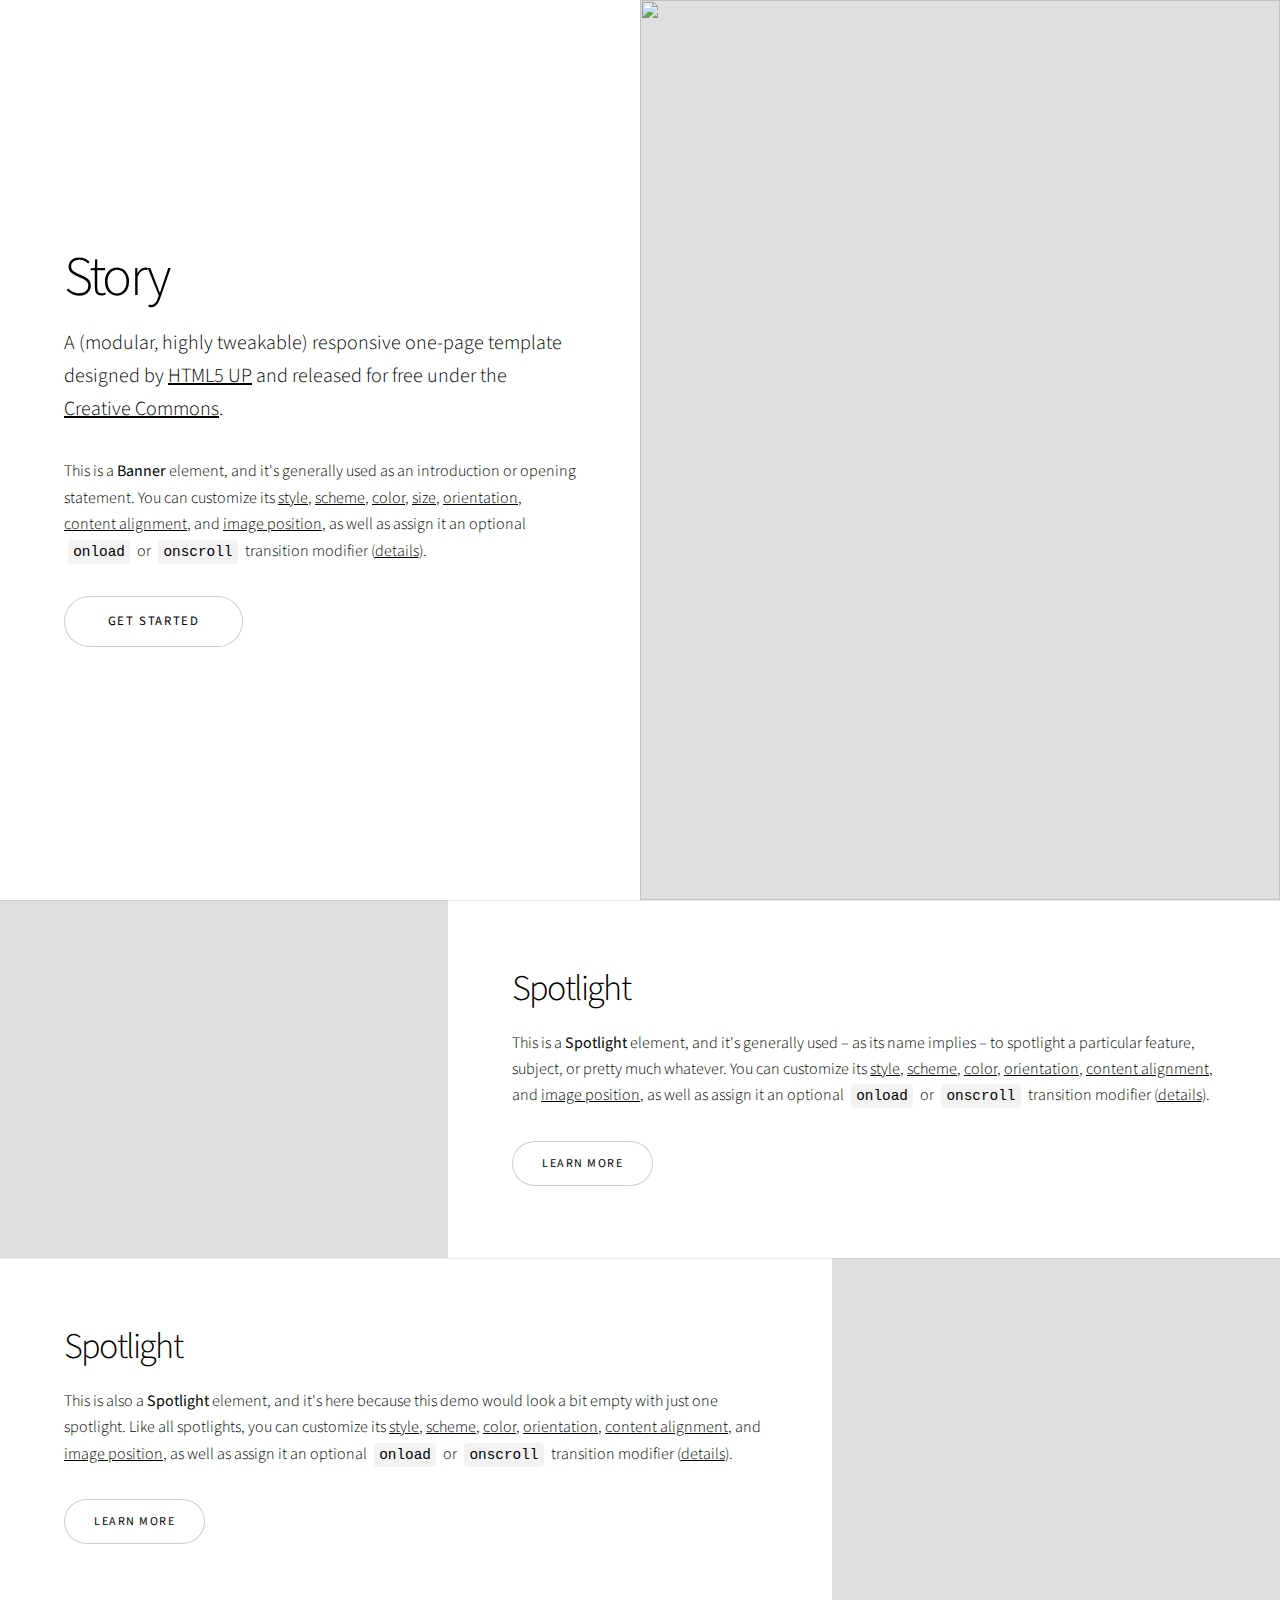
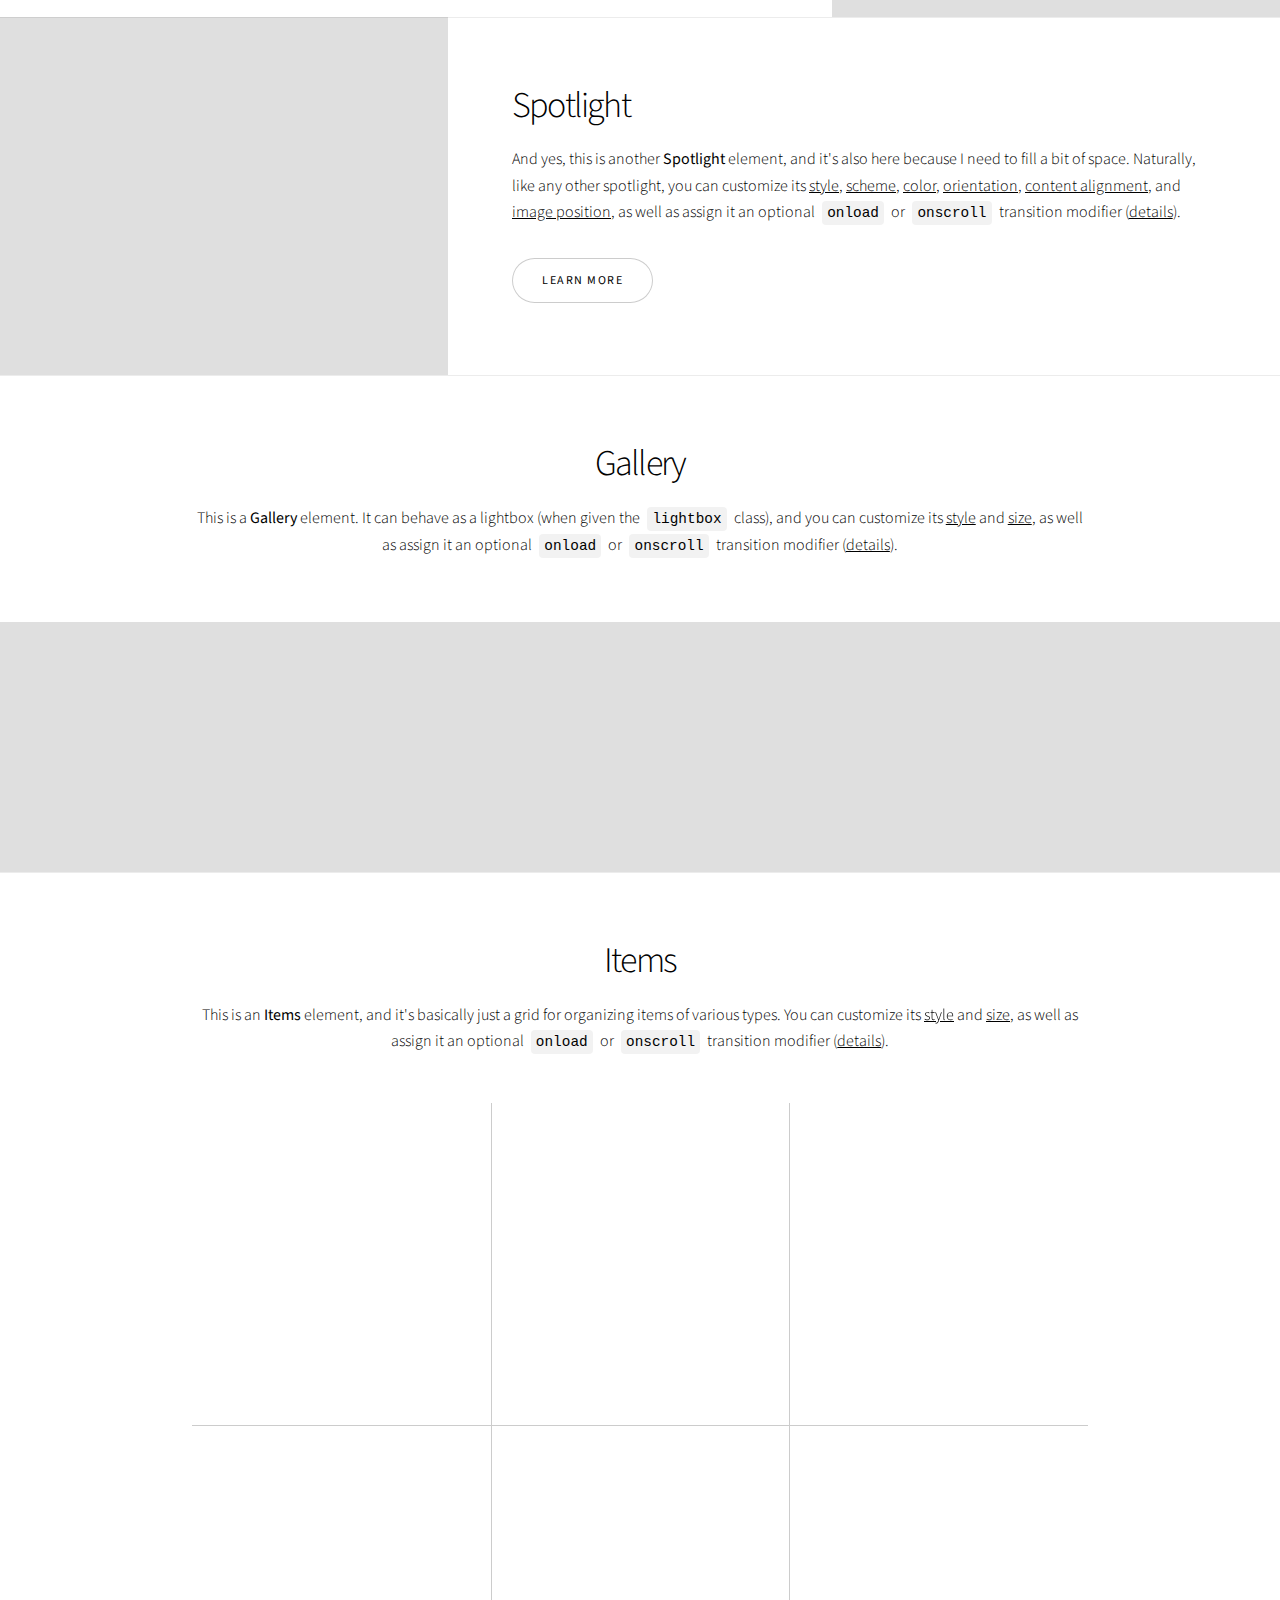
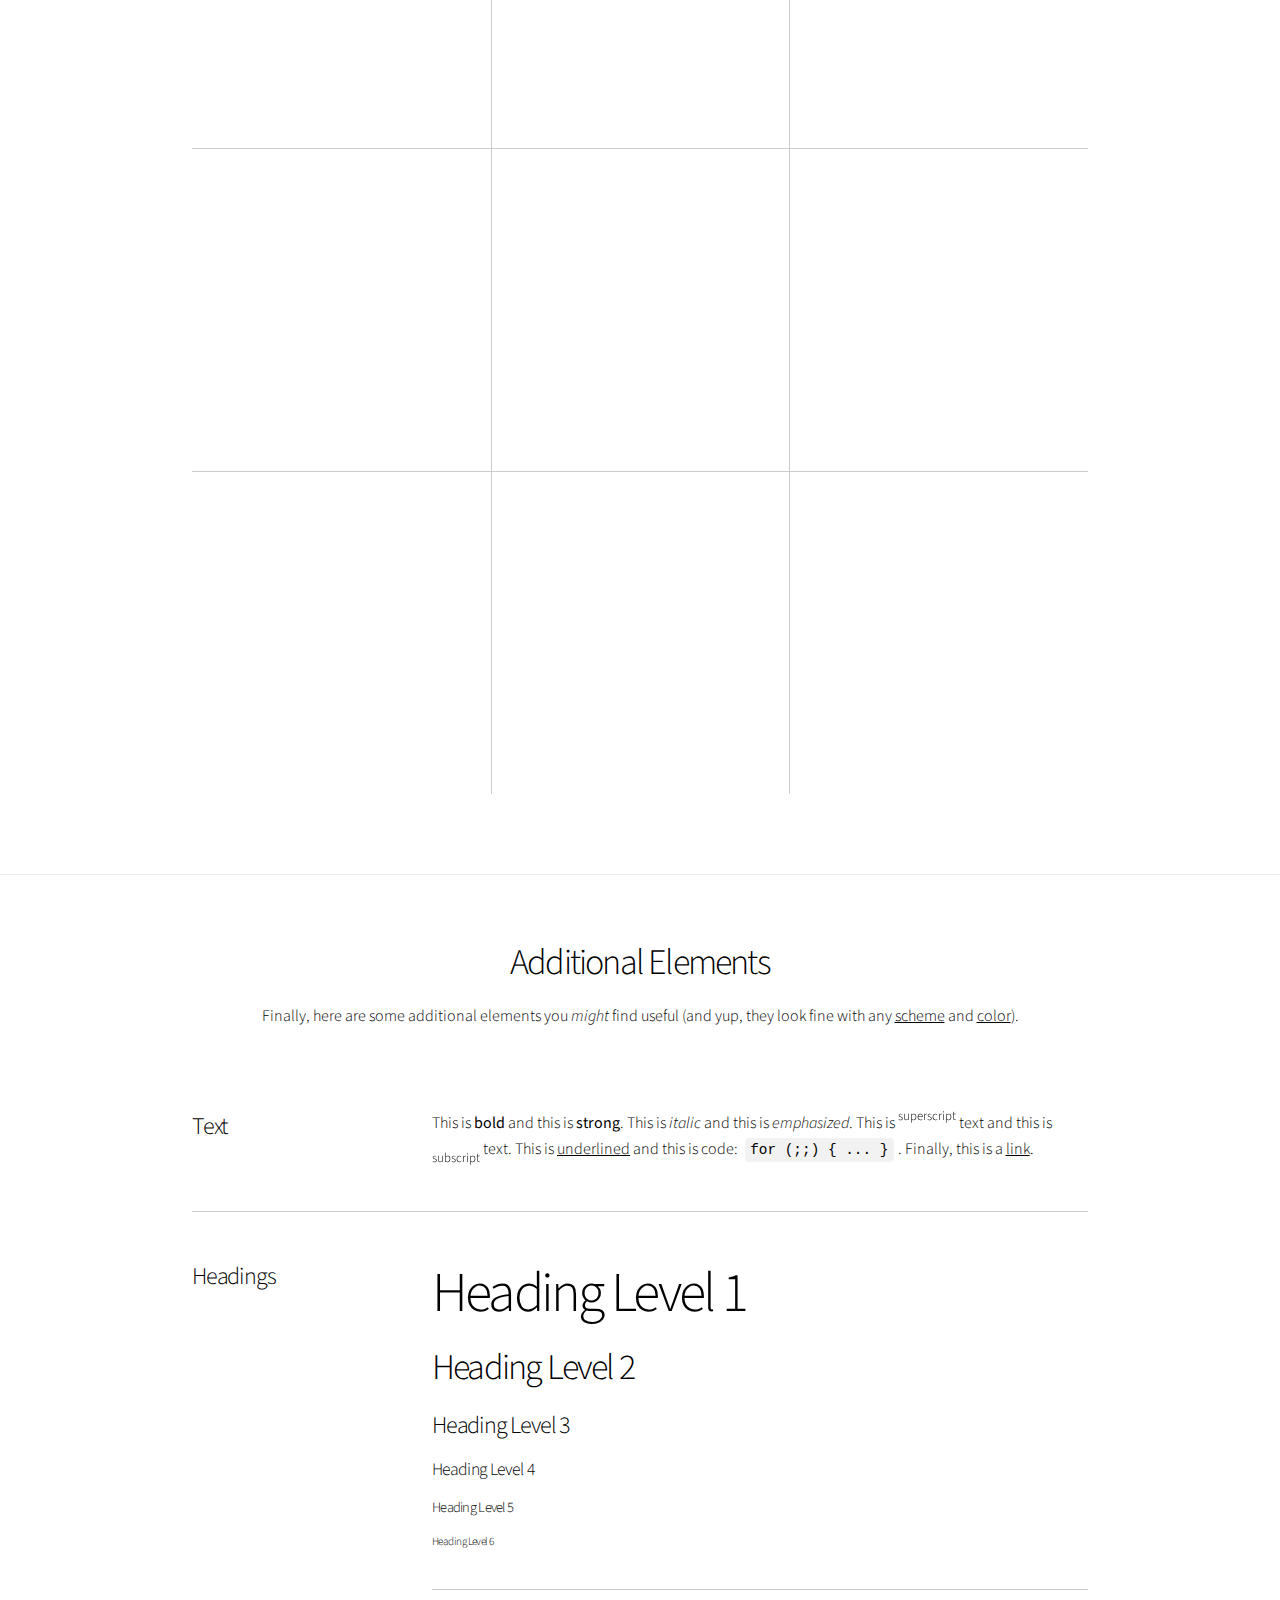
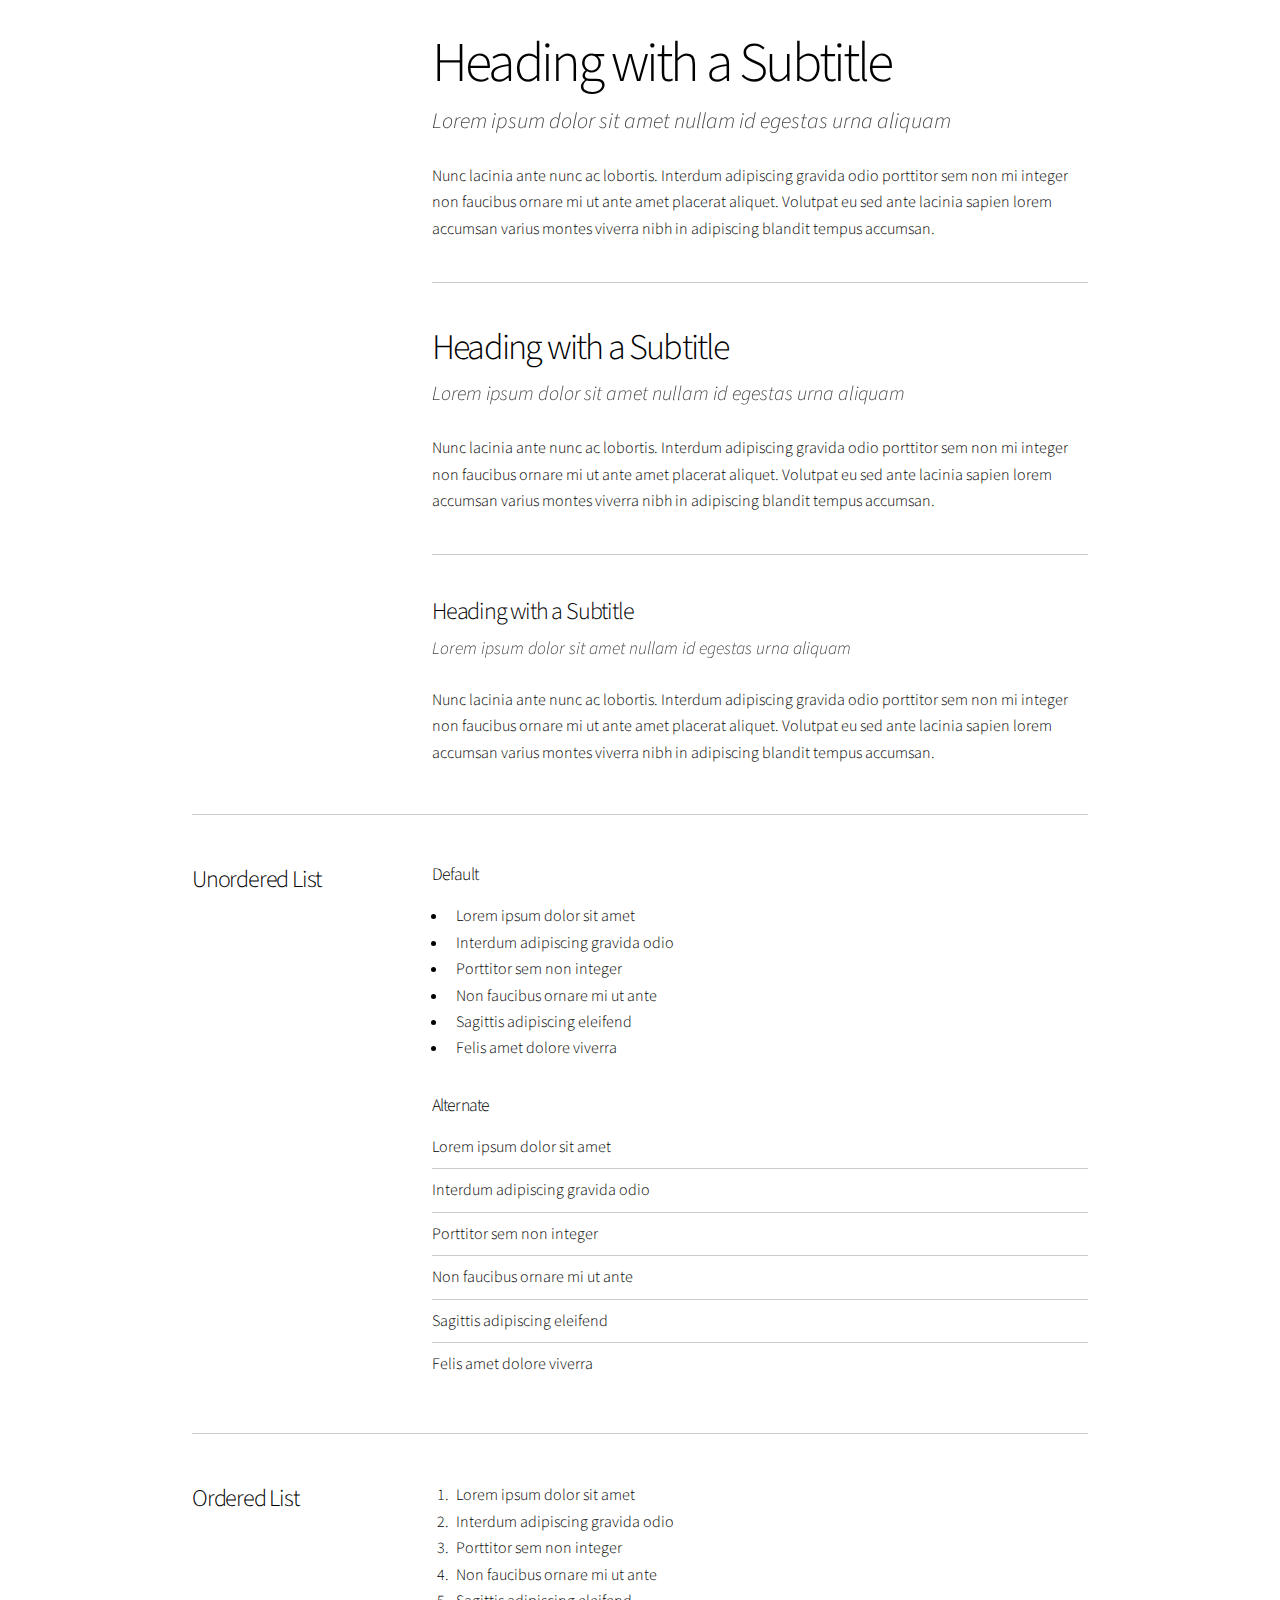
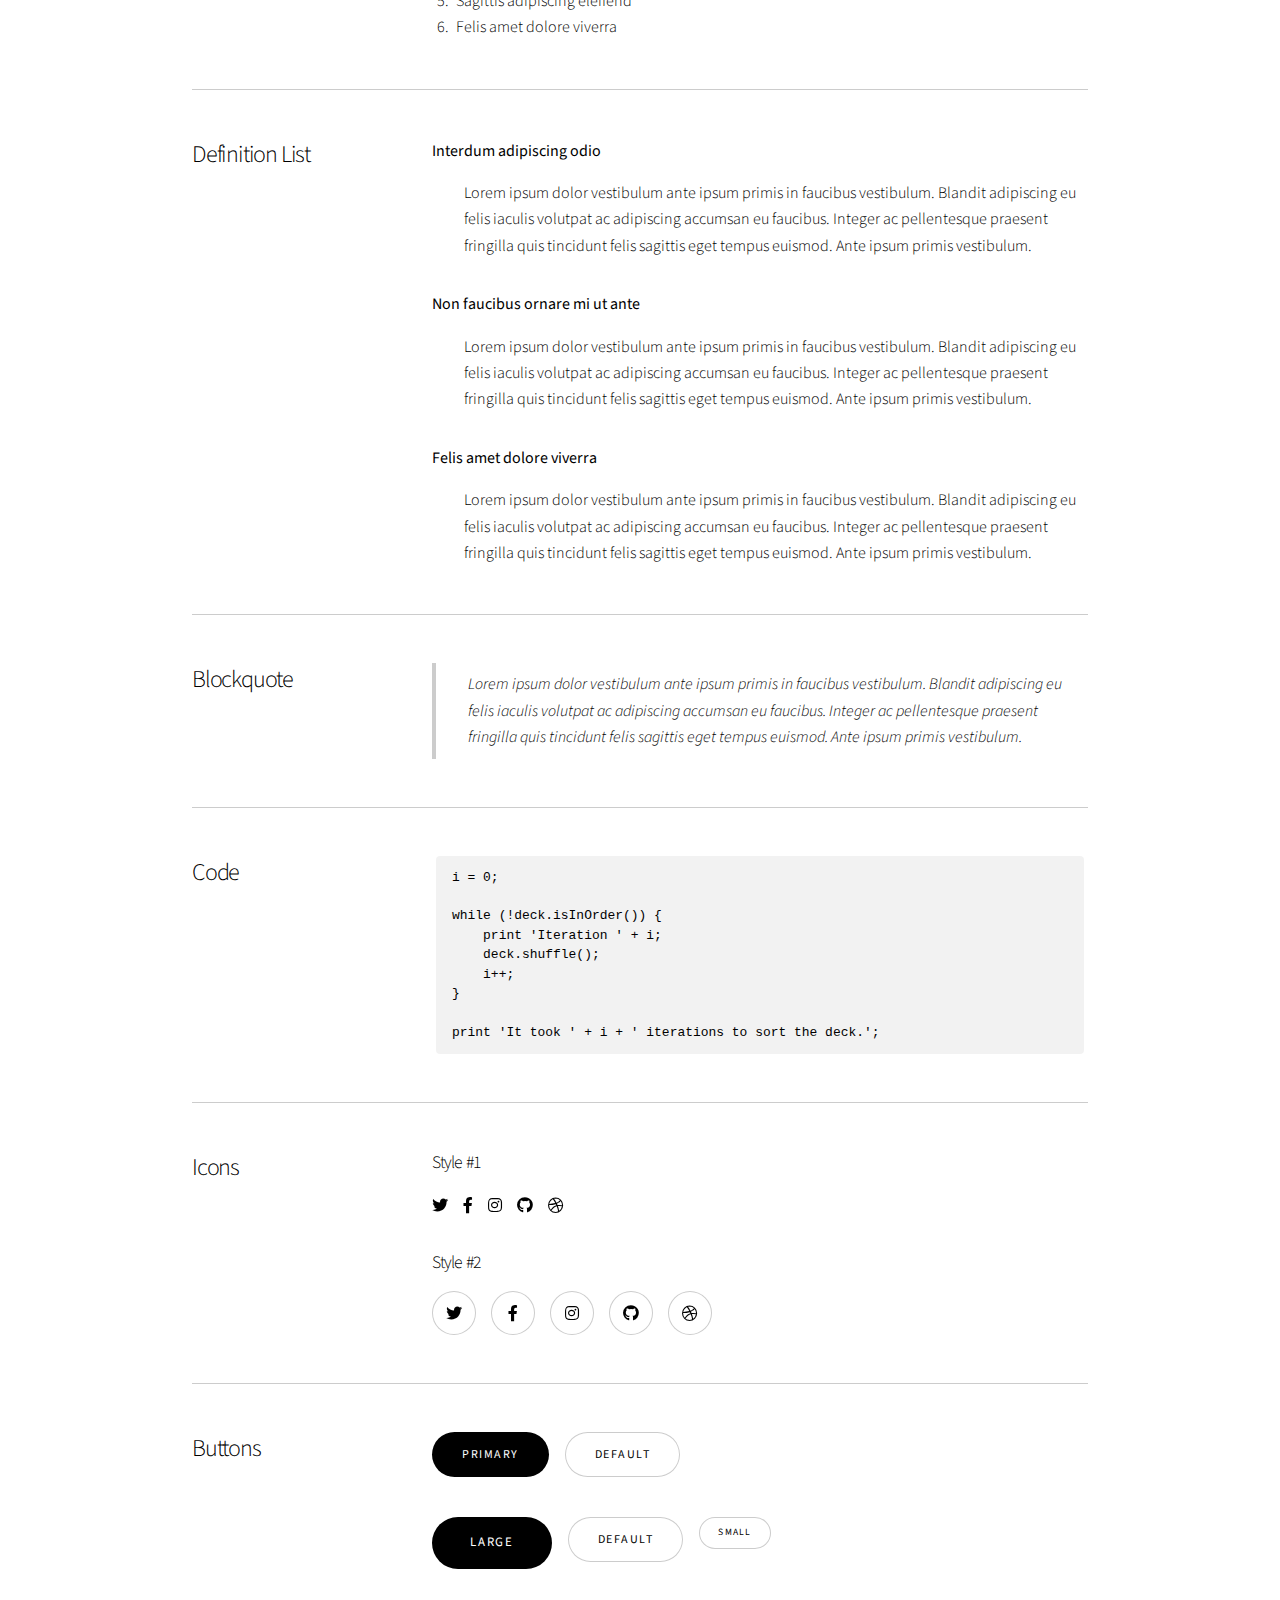
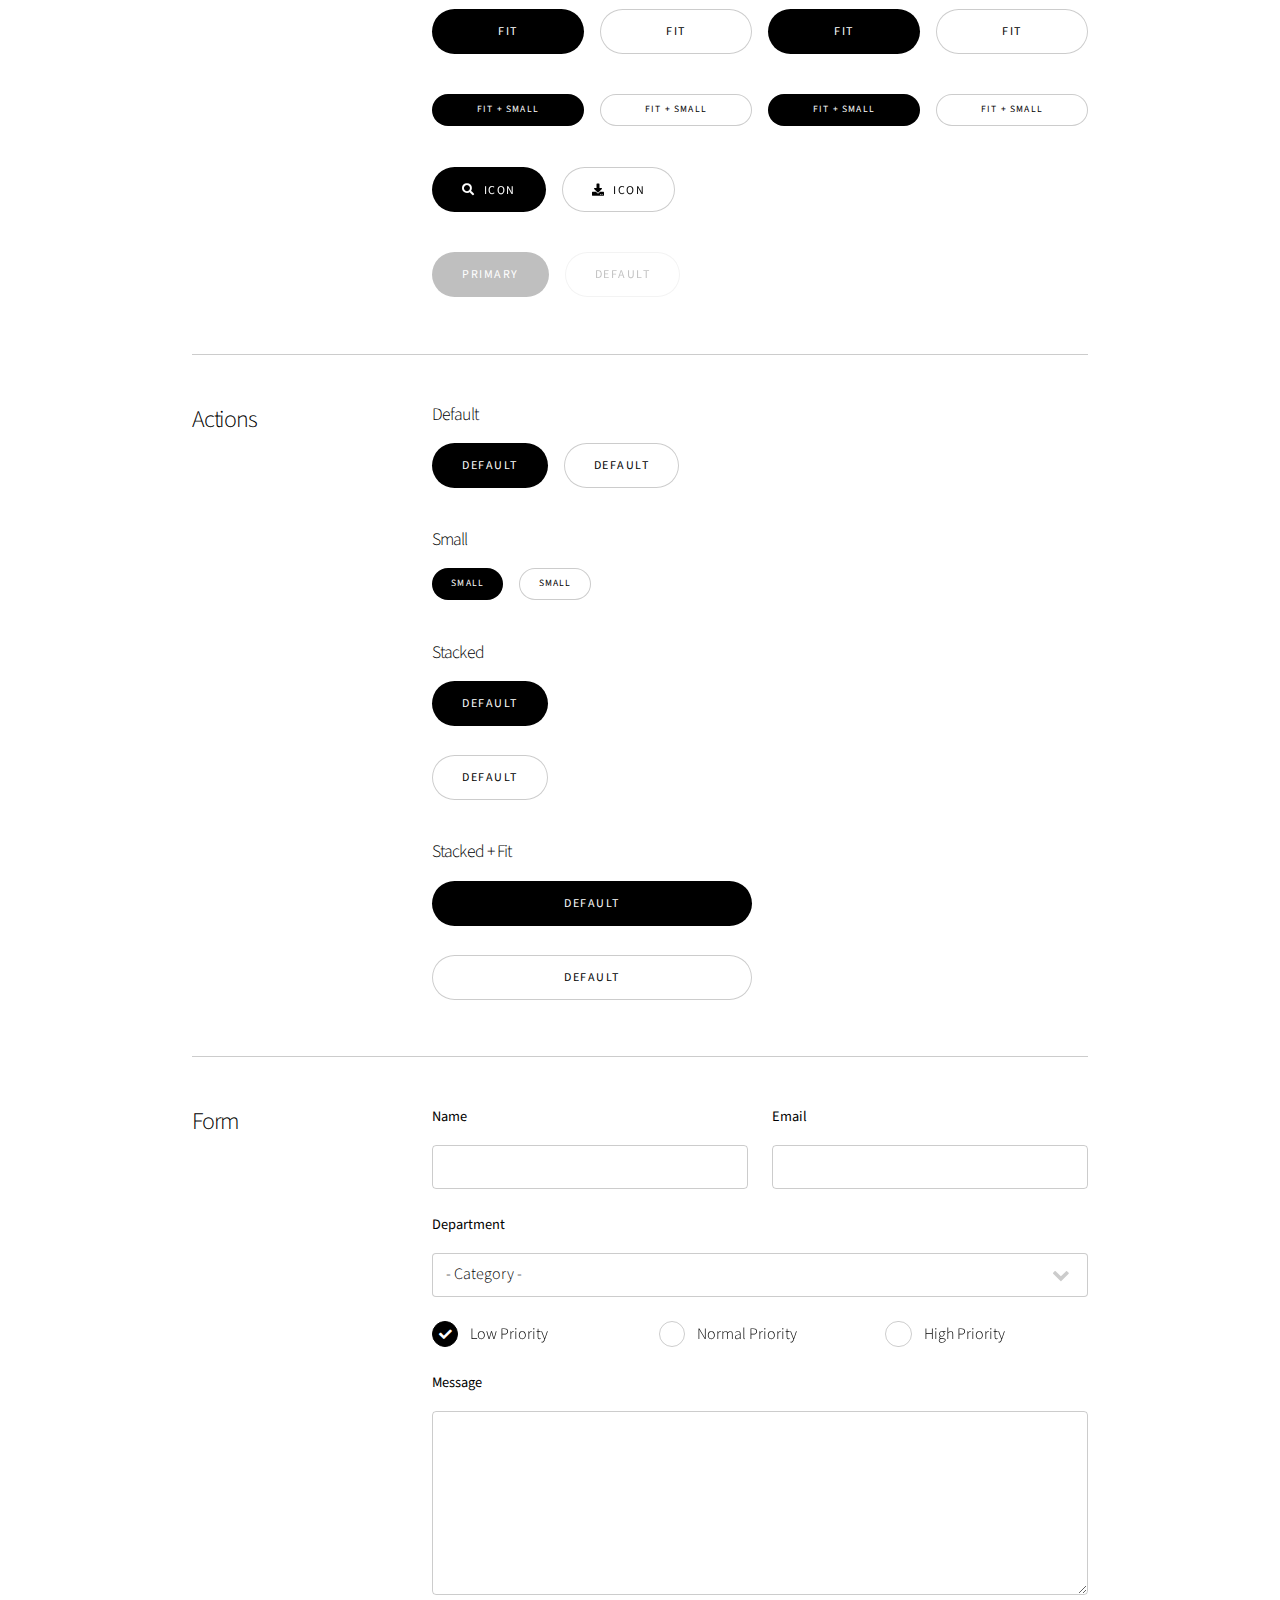
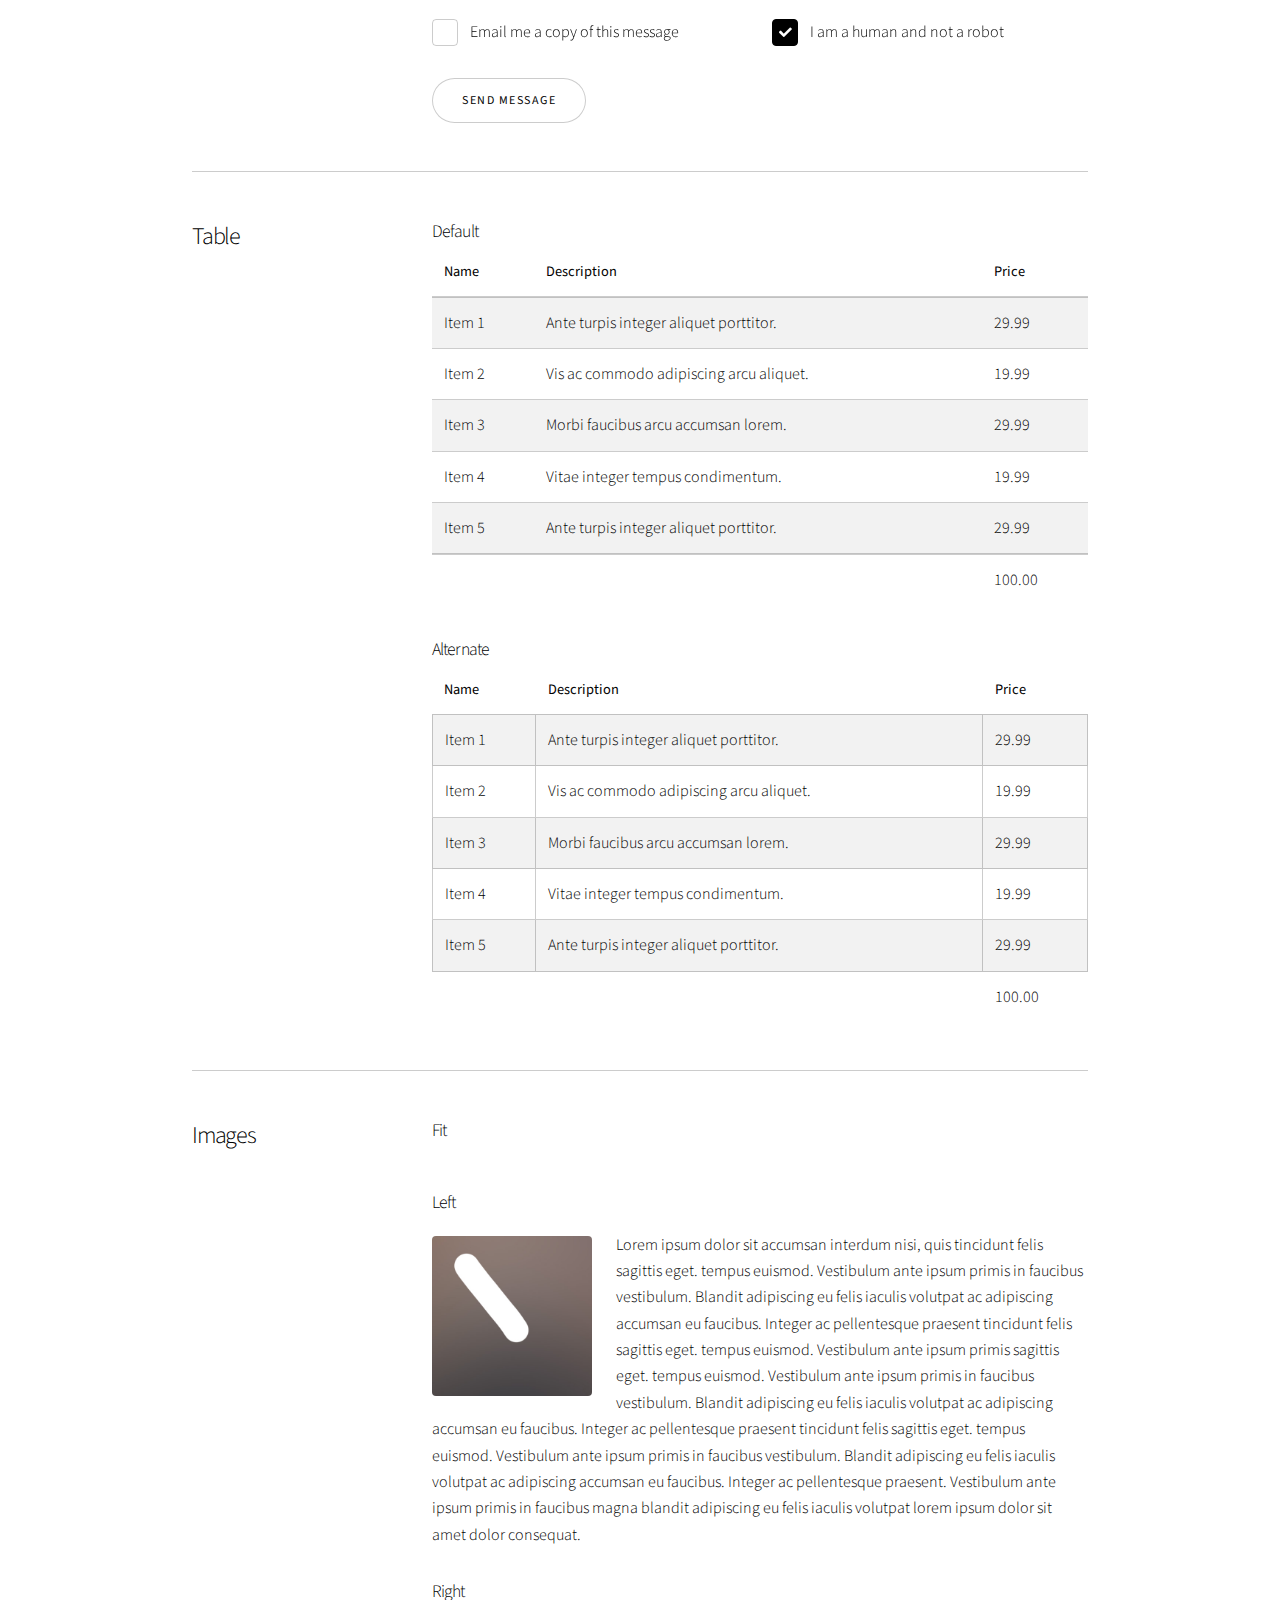
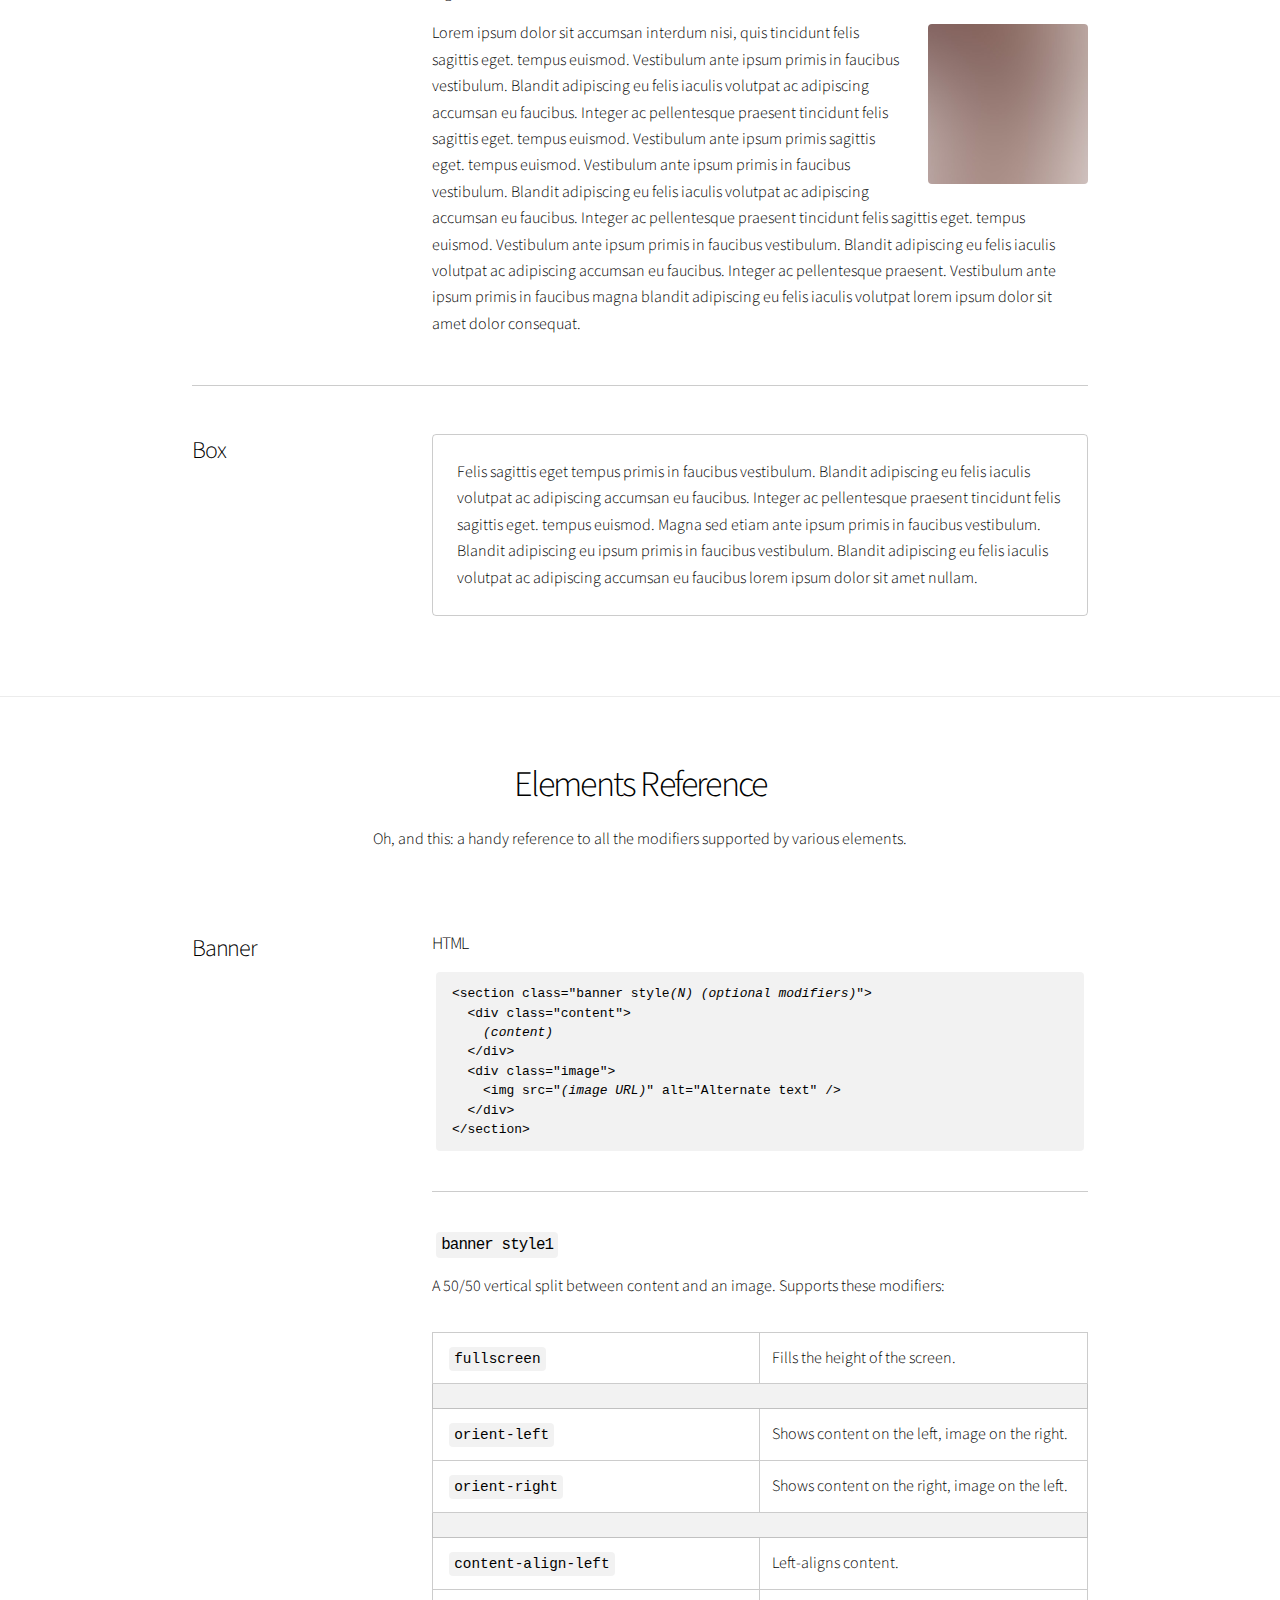
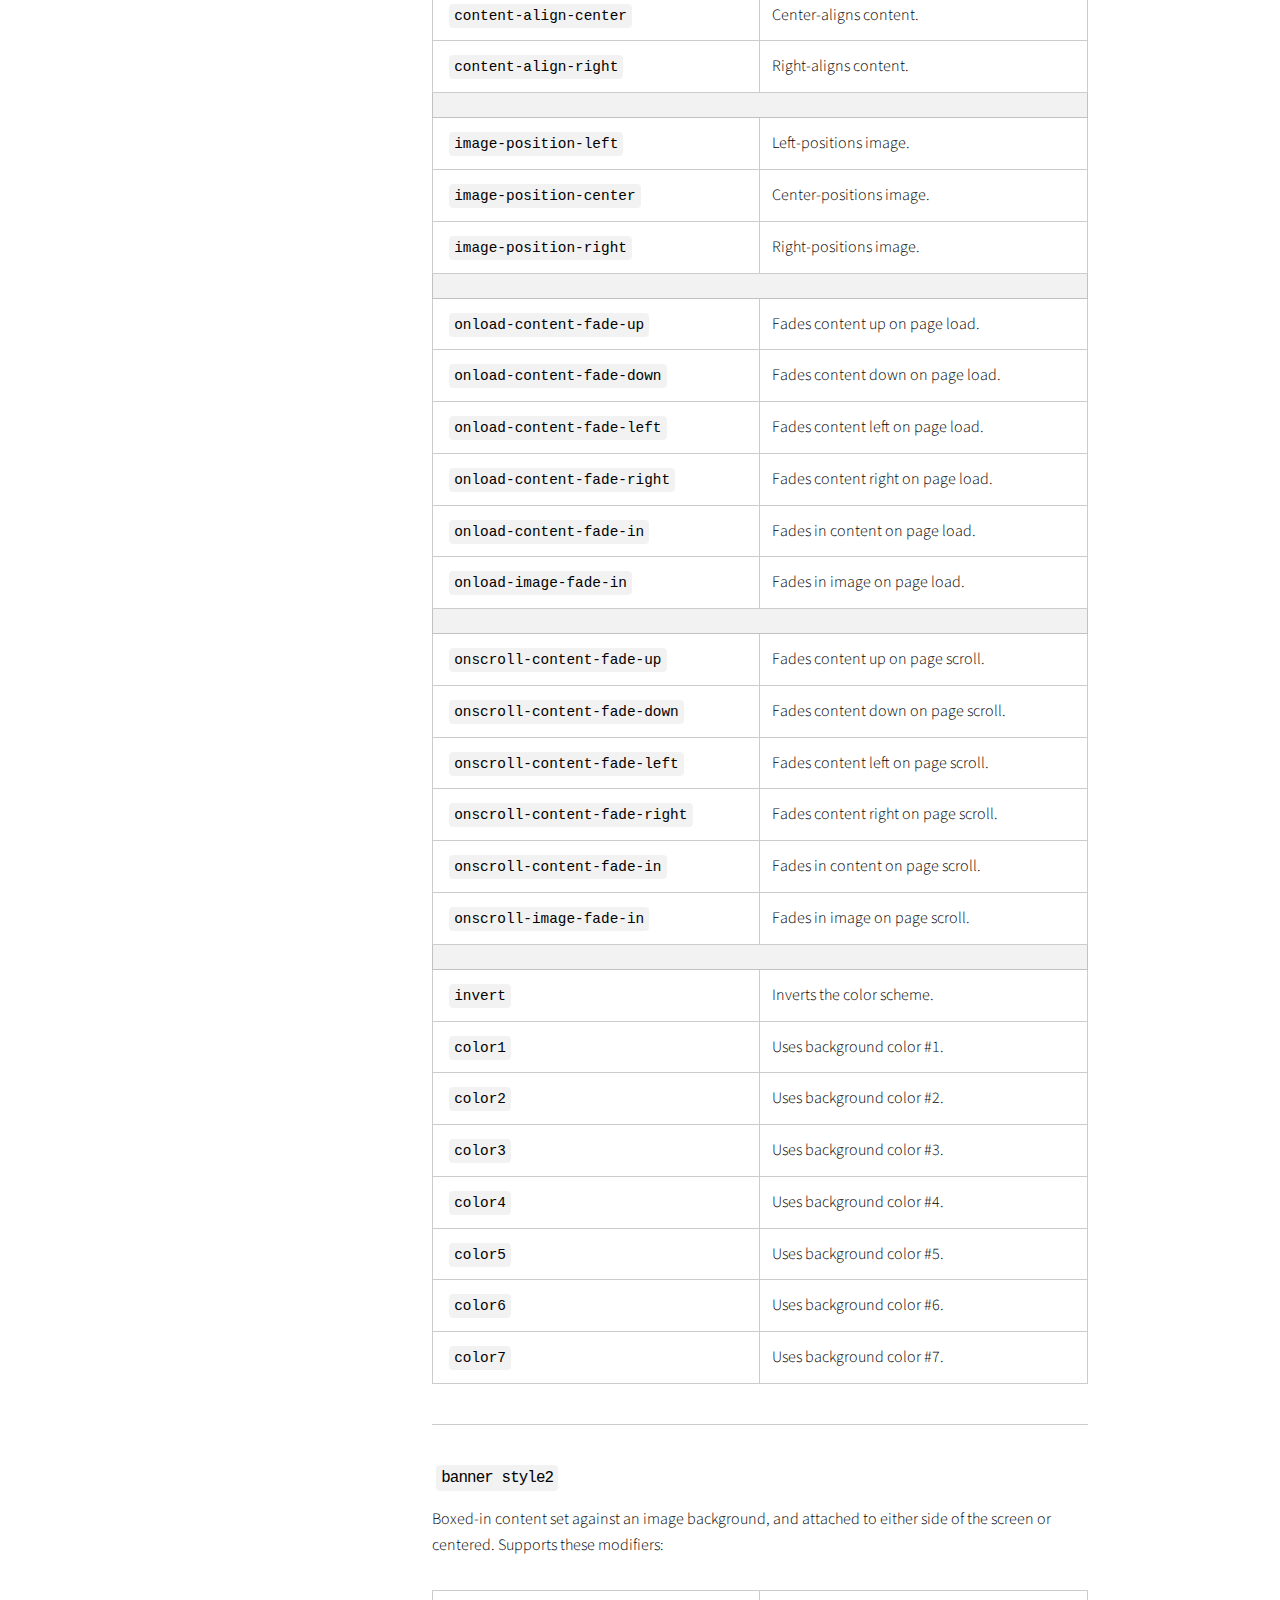
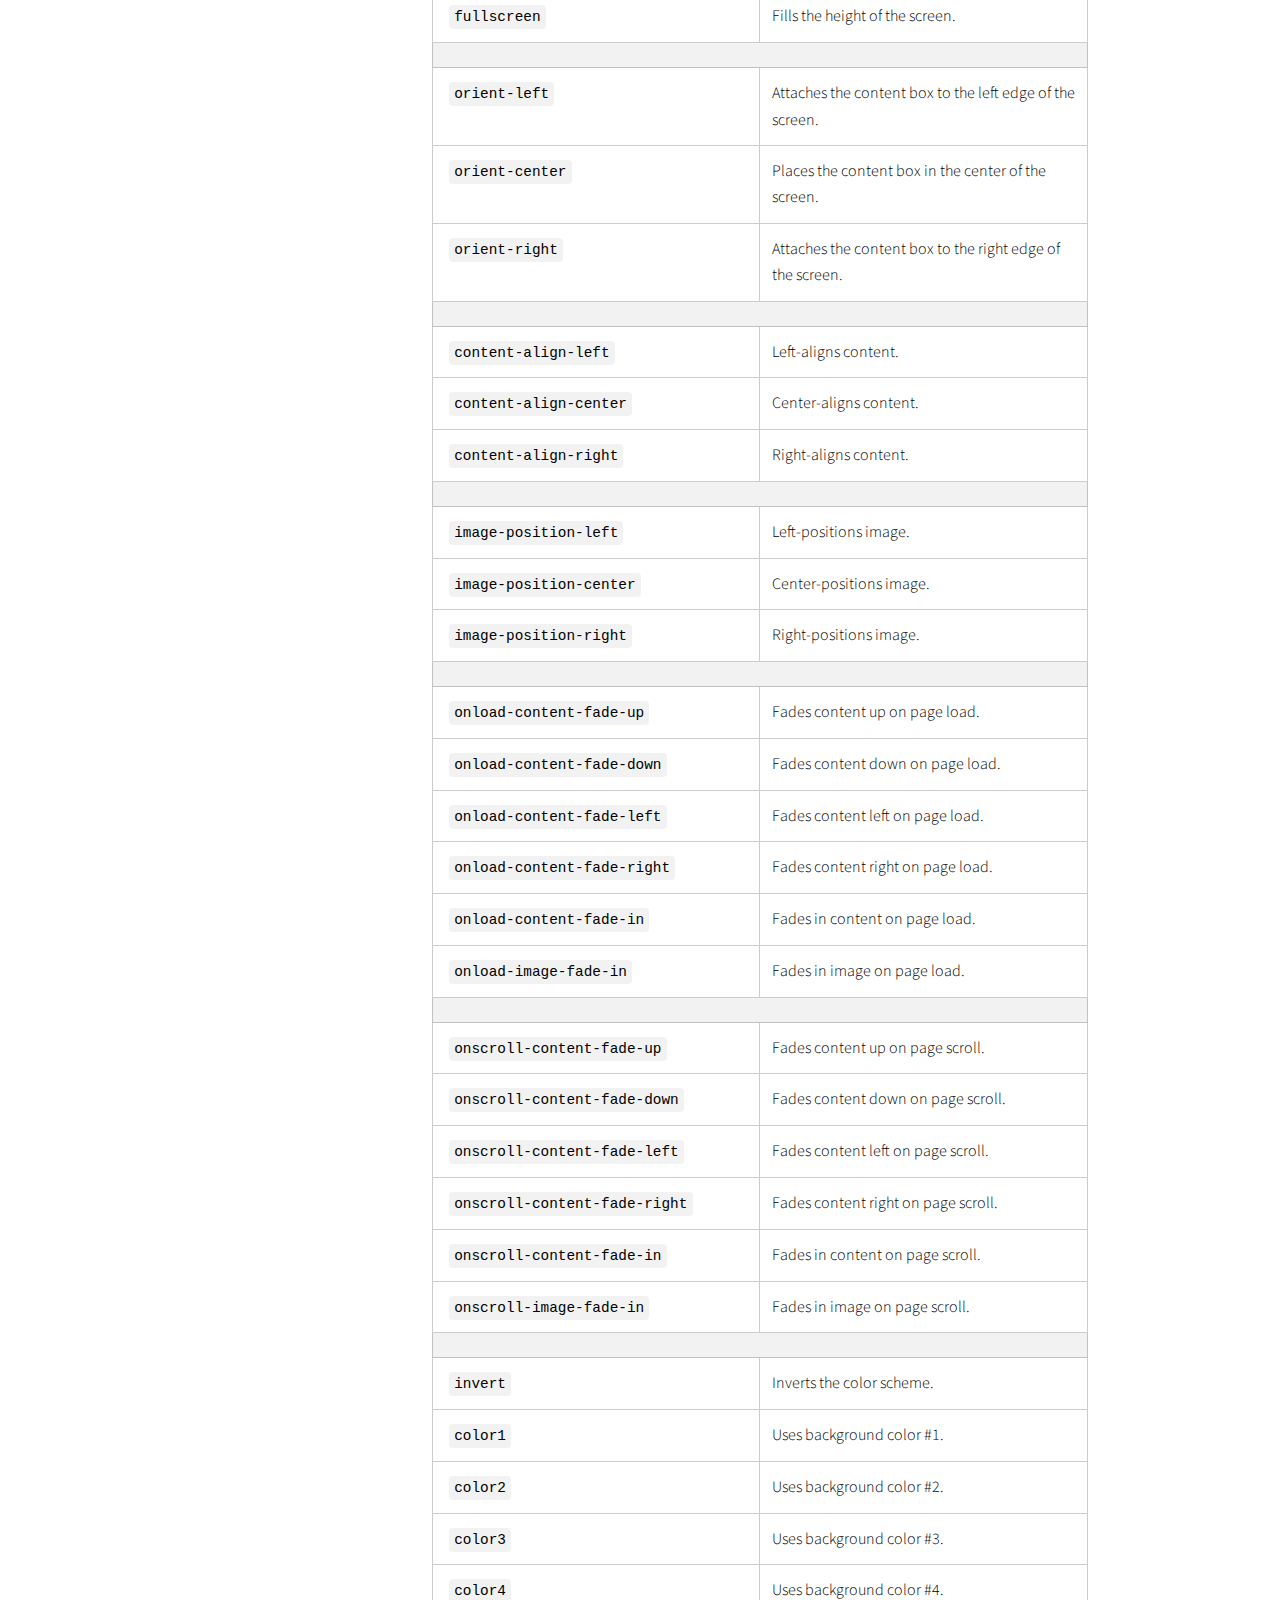
==== index-demo.html @ ea3772a6 "Added Files" ====
<!DOCTYPE HTML>
<!--
	Story by HTML5 UP
	html5up.net | @ajlkn
	Free for personal and commercial use under the CCA 3.0 license (html5up.net/license)

	Note: Only needed for demo purposes. Delete for production sites.
-->
<html>
	<head>
		<title>Story by HTML5 UP</title>
		<meta charset="utf-8" />
		<meta name="viewport" content="width=device-width, initial-scale=1, user-scalable=no" />
		<link rel="stylesheet" href="assets/css/main.css" />
		<noscript><link rel="stylesheet" href="assets/css/noscript.css" /></noscript>
	</head>
	<body class="is-preload">

		<!-- Wrapper -->
			<div id="wrapper" class="divided">

				<!-- Banner -->
					<section class="banner style1 orient-left content-align-left image-position-right fullscreen onload-image-fade-in onload-content-fade-right">
						<div class="content">
							<h1>Story</h1>
							<p class="major">A (modular, highly tweakable) responsive one-page template designed by <a href="https://html5up.net">HTML5 UP</a> and released for free under the <a href="https://html5up.net/license">Creative Commons</a>.</p>
							<p>This is a <strong>Banner</strong> element, and it's generally used as an introduction or opening statement. You can customize its <span class="demo-controls">appearance with a number of modifiers</span>, as well as assign it an optional <code>onload</code> or <code>onscroll</code> transition modifier (<a href="#reference-banner">details</a>).</p>
							<ul class="actions stacked">
								<li><a href="#first" class="button large wide smooth-scroll-middle">Get Started</a></li>
							</ul>
						</div>
						<div class="image">
							<img src="images/banner.jpg" alt="" />
						</div>
					</section>

				<!-- Spotlight -->
					<section class="spotlight style1 orient-right content-align-left image-position-center onscroll-image-fade-in" id="first">
						<div class="content">
							<h2>Spotlight</h2>
							<p>This is a <strong>Spotlight</strong> element, and it's generally used &ndash; as its name implies &ndash; to spotlight a particular feature, subject, or pretty much whatever. You can customize its <span class="demo-controls">appearance with a number of modifiers</span>, as well as assign it an optional <code>onload</code> or <code>onscroll</code> transition modifier (<a href="#reference-spotlight">details</a>).</p>
							<ul class="actions stacked">
								<li><a href="#" class="button">Learn More</a></li>
							</ul>
						</div>
						<div class="image">
							<img src="images/spotlight01.jpg" alt="" />
						</div>
					</section>

				<!-- Spotlight -->
					<section class="spotlight style1 orient-left content-align-left image-position-center onscroll-image-fade-in">
						<div class="content">
							<h2>Spotlight</h2>
							<p>This is also a <strong>Spotlight</strong> element, and it's here because this demo would look a bit empty with just one spotlight. Like all spotlights, you can customize its <span class="demo-controls">appearance with a number of modifiers</span>, as well as assign it an optional <code>onload</code> or <code>onscroll</code> transition modifier (<a href="#reference-spotlight">details</a>).</p>
							<ul class="actions stacked">
								<li><a href="#" class="button">Learn More</a></li>
							</ul>
						</div>
						<div class="image">
							<img src="images/spotlight02.jpg" alt="" />
						</div>
					</section>

				<!-- Spotlight -->
					<section class="spotlight style1 orient-right content-align-left image-position-center onscroll-image-fade-in">
						<div class="content">
							<h2>Spotlight</h2>
							<p>And yes, this is another <strong>Spotlight</strong> element, and it's also here because I need to fill a bit of space. Naturally, like any other spotlight, you can customize its <span class="demo-controls">appearance with a number of modifiers</span>, as well as assign it an optional <code>onload</code> or <code>onscroll</code> transition modifier (<a href="#reference-spotlight">details</a>).</p>
							<ul class="actions stacked">
								<li><a href="#" class="button">Learn More</a></li>
							</ul>
						</div>
						<div class="image">
							<img src="images/spotlight03.jpg" alt="" />
						</div>
					</section>

				<!-- Gallery -->
					<section class="wrapper style1 align-center">
						<div class="inner">
							<h2>Gallery</h2>
							<p>This is a <strong>Gallery</strong> element. It can behave as a lightbox (when given the <code>lightbox</code> class), and you can customize its <span class="demo-controls">appearance with a number of modifiers</span>, as well as assign it an optional <code>onload</code> or <code>onscroll</code> transition modifier (<a href="#reference-gallery">details</a>).</p>
						</div>

						<!-- Gallery -->
							<div class="gallery style2 medium lightbox onscroll-fade-in">
								<article>
									<a href="images/gallery/fulls/01.jpg" class="image">
										<img src="images/gallery/thumbs/01.jpg" alt="" />
									</a>
									<div class="caption">
										<h3>Title</h3>
										<p>Lorem ipsum dolor amet, consectetur magna etiam elit. Etiam sed ultrices.</p>
										<ul class="actions fixed">
											<li><span class="button small">Details</span></li>
										</ul>
									</div>
								</article>
								<article>
									<a href="images/gallery/fulls/02.jpg" class="image">
										<img src="images/gallery/thumbs/02.jpg" alt="" />
									</a>
									<div class="caption">
										<h3>Title</h3>
										<p>Lorem ipsum dolor amet, consectetur magna etiam elit. Etiam sed ultrices.</p>
										<ul class="actions fixed">
											<li><span class="button small">Details</span></li>
										</ul>
									</div>
								</article>
								<article>
									<a href="images/gallery/fulls/03.jpg" class="image">
										<img src="images/gallery/thumbs/03.jpg" alt="" />
									</a>
									<div class="caption">
										<h3>Title</h3>
										<p>Lorem ipsum dolor amet, consectetur magna etiam elit. Etiam sed ultrices.</p>
										<ul class="actions fixed">
											<li><span class="button small">Details</span></li>
										</ul>
									</div>
								</article>
								<article>
									<a href="images/gallery/fulls/04.jpg" class="image">
										<img src="images/gallery/thumbs/04.jpg" alt="" />
									</a>
									<div class="caption">
										<h3>Title</h3>
										<p>Lorem ipsum dolor amet, consectetur magna etiam elit. Etiam sed ultrices.</p>
										<ul class="actions fixed">
											<li><span class="button small">Details</span></li>
										</ul>
									</div>
								</article>
								<article>
									<a href="images/gallery/fulls/05.jpg" class="image">
										<img src="images/gallery/thumbs/05.jpg" alt="" />
									</a>
									<div class="caption">
										<h3>Title</h3>
										<p>Lorem ipsum dolor amet, consectetur magna etiam elit. Etiam sed ultrices.</p>
										<ul class="actions fixed">
											<li><span class="button small">Details</span></li>
										</ul>
									</div>
								</article>
								<article>
									<a href="images/gallery/fulls/06.jpg" class="image">
										<img src="images/gallery/thumbs/06.jpg" alt="" />
									</a>
									<div class="caption">
										<h3>Title</h3>
										<p>Lorem ipsum dolor amet, consectetur magna etiam elit. Etiam sed ultrices.</p>
										<ul class="actions fixed">
											<li><span class="button small">Details</span></li>
										</ul>
									</div>
								</article>
								<article>
									<a href="images/gallery/fulls/07.jpg" class="image">
										<img src="images/gallery/thumbs/07.jpg" alt="" />
									</a>
									<div class="caption">
										<h3>Title</h3>
										<p>Lorem ipsum dolor amet, consectetur magna etiam elit. Etiam sed ultrices.</p>
										<ul class="actions fixed">
											<li><span class="button small">Details</span></li>
										</ul>
									</div>
								</article>
								<article>
									<a href="images/gallery/fulls/08.jpg" class="image">
										<img src="images/gallery/thumbs/08.jpg" alt="" />
									</a>
									<div class="caption">
										<h3>Title</h3>
										<p>Lorem ipsum dolor amet, consectetur magna etiam elit. Etiam sed ultrices.</p>
										<ul class="actions fixed">
											<li><span class="button small">Details</span></li>
										</ul>
									</div>
								</article>
								<article>
									<a href="images/gallery/fulls/09.jpg" class="image">
										<img src="images/gallery/thumbs/09.jpg" alt="" />
									</a>
									<div class="caption">
										<h3>Title</h3>
										<p>Lorem ipsum dolor amet, consectetur magna etiam elit. Etiam sed ultrices.</p>
										<ul class="actions fixed">
											<li><span class="button small">Details</span></li>
										</ul>
									</div>
								</article>
								<article>
									<a href="images/gallery/fulls/10.jpg" class="image">
										<img src="images/gallery/thumbs/10.jpg" alt="" />
									</a>
									<div class="caption">
										<h3>Title</h3>
										<p>Lorem ipsum dolor amet, consectetur magna etiam elit. Etiam sed ultrices.</p>
										<ul class="actions fixed">
											<li><span class="button small">Details</span></li>
										</ul>
									</div>
								</article>
								<article>
									<a href="images/gallery/fulls/11.jpg" class="image">
										<img src="images/gallery/thumbs/11.jpg" alt="" />
									</a>
									<div class="caption">
										<h3>Title</h3>
										<p>Lorem ipsum dolor amet, consectetur magna etiam elit. Etiam sed ultrices.</p>
										<ul class="actions fixed">
											<li><span class="button small">Details</span></li>
										</ul>
									</div>
								</article>
								<article>
									<a href="images/gallery/fulls/12.jpg" class="image">
										<img src="images/gallery/thumbs/12.jpg" alt="" />
									</a>
									<div class="caption">
										<h3>Title</h3>
										<p>Lorem ipsum dolor amet, consectetur magna etiam elit. Etiam sed ultrices.</p>
										<ul class="actions fixed">
											<li><span class="button small">Details</span></li>
										</ul>
									</div>
								</article>
							</div>

					</section>

				<!-- Items -->
					<section class="wrapper style1 align-center">
						<div class="inner">
							<h2>Items</h2>
							<p>This is an <strong>Items</strong> element, and it's basically just a grid for organizing items of various types. You can customize its <span class="demo-controls">appearance with a number of modifiers</span>, as well as assign it an optional <code>onload</code> or <code>onscroll</code> transition modifier (<a href="#reference-items">details</a>).</p>
							<div class="items style1 medium onscroll-fade-in">
								<section>
									<span class="icon style2 major fa-gem"></span>
									<h3>One</h3>
									<p>Lorem ipsum dolor sit amet, consectetur adipiscing elit. Morbi dui turpis, cursus eget orci amet aliquam congue semper. Etiam eget ultrices risus nec tempor elit.</p>
								</section>
								<section>
									<span class="icon solid style2 major fa-save"></span>
									<h3>Two</h3>
									<p>Lorem ipsum dolor sit amet, consectetur adipiscing elit. Morbi dui turpis, cursus eget orci amet aliquam congue semper. Etiam eget ultrices risus nec tempor elit.</p>
								</section>
								<section>
									<span class="icon solid style2 major fa-chart-bar"></span>
									<h3>Three</h3>
									<p>Lorem ipsum dolor sit amet, consectetur adipiscing elit. Morbi dui turpis, cursus eget orci amet aliquam congue semper. Etiam eget ultrices risus nec tempor elit.</p>
								</section>
								<section>
									<span class="icon solid style2 major fa-wifi"></span>
									<h3>Four</h3>
									<p>Lorem ipsum dolor sit amet, consectetur adipiscing elit. Morbi dui turpis, cursus eget orci amet aliquam congue semper. Etiam eget ultrices risus nec tempor elit.</p>
								</section>
								<section>
									<span class="icon solid style2 major fa-cog"></span>
									<h3>Five</h3>
									<p>Lorem ipsum dolor sit amet, consectetur adipiscing elit. Morbi dui turpis, cursus eget orci amet aliquam congue semper. Etiam eget ultrices risus nec tempor elit.</p>
								</section>
								<section>
									<span class="icon style2 major fa-paper-plane"></span>
									<h3>Six</h3>
									<p>Lorem ipsum dolor sit amet, consectetur adipiscing elit. Morbi dui turpis, cursus eget orci amet aliquam congue semper. Etiam eget ultrices risus nec tempor elit.</p>
								</section>
								<section>
									<span class="icon solid style2 major fa-desktop"></span>
									<h3>Seven</h3>
									<p>Lorem ipsum dolor sit amet, consectetur adipiscing elit. Morbi dui turpis, cursus eget orci amet aliquam congue semper. Etiam eget ultrices risus nec tempor elit.</p>
								</section>
								<section>
									<span class="icon solid style2 major fa-sync-alt"></span>
									<h3>Eight</h3>
									<p>Lorem ipsum dolor sit amet, consectetur adipiscing elit. Morbi dui turpis, cursus eget orci amet aliquam congue semper. Etiam eget ultrices risus nec tempor elit.</p>
								</section>
								<section>
									<span class="icon solid style2 major fa-hashtag"></span>
									<h3>Nine</h3>
									<p>Lorem ipsum dolor sit amet, consectetur adipiscing elit. Morbi dui turpis, cursus eget orci amet aliquam congue semper. Etiam eget ultrices risus nec tempor elit.</p>
								</section>
								<section>
									<span class="icon solid style2 major fa-bolt"></span>
									<h3>Ten</h3>
									<p>Lorem ipsum dolor sit amet, consectetur adipiscing elit. Morbi dui turpis, cursus eget orci amet aliquam congue semper. Etiam eget ultrices risus nec tempor elit.</p>
								</section>
								<section>
									<span class="icon style2 major fa-envelope"></span>
									<h3>Eleven</h3>
									<p>Lorem ipsum dolor sit amet, consectetur adipiscing elit. Morbi dui turpis, cursus eget orci amet aliquam congue semper. Etiam eget ultrices risus nec tempor elit.</p>
								</section>
								<section>
									<span class="icon solid style2 major fa-leaf"></span>
									<h3>Twelve</h3>
									<p>Lorem ipsum dolor sit amet, consectetur adipiscing elit. Morbi dui turpis, cursus eget orci amet aliquam congue semper. Etiam eget ultrices risus nec tempor elit.</p>
								</section>
							</div>
						</div>
					</section>

				<!-- Additional Elements -->
					<section class="wrapper style1 align-center">
						<div class="inner">
							<h2>Additional Elements</h2>
							<p>Finally, here are some additional elements you <em>might</em> find useful (and yup, they look fine with any <span class="demo-controls">appearance</span>).</p>
							<div class="index align-left">

								<!-- Text -->
									<section>
										<header>
											<h3>Text</h3>
										</header>
										<div class="content">

											<p>This is <b>bold</b> and this is <strong>strong</strong>. This is <i>italic</i> and this is <em>emphasized</em>.
											This is <sup>superscript</sup> text and this is <sub>subscript</sub> text.
											This is <u>underlined</u> and this is code: <code>for (;;) { ... }</code>.
											Finally, this is a <a href="#">link</a>.</p>

										</div>
									</section>

								<!-- Heading -->
									<section>
										<header>
											<h3>Headings</h3>
										</header>
										<div class="content">

											<h1>Heading Level 1</h1>
											<h2>Heading Level 2</h2>
											<h3>Heading Level 3</h3>
											<h4>Heading Level 4</h4>
											<h5>Heading Level 5</h5>
											<h6>Heading Level 6</h6>

											<hr />

											<header>
												<h1>Heading with a Subtitle</h1>
												<p>Lorem ipsum dolor sit amet nullam id egestas urna aliquam</p>
											</header>
											<p>Nunc lacinia ante nunc ac lobortis. Interdum adipiscing gravida odio porttitor sem non mi integer non faucibus ornare mi ut ante amet placerat aliquet. Volutpat eu sed ante lacinia sapien lorem accumsan varius montes viverra nibh in adipiscing blandit tempus accumsan.</p>

											<hr />

											<header>
												<h2>Heading with a Subtitle</h2>
												<p>Lorem ipsum dolor sit amet nullam id egestas urna aliquam</p>
											</header>
											<p>Nunc lacinia ante nunc ac lobortis. Interdum adipiscing gravida odio porttitor sem non mi integer non faucibus ornare mi ut ante amet placerat aliquet. Volutpat eu sed ante lacinia sapien lorem accumsan varius montes viverra nibh in adipiscing blandit tempus accumsan.</p>

											<hr />

											<header>
												<h3>Heading with a Subtitle</h3>
												<p>Lorem ipsum dolor sit amet nullam id egestas urna aliquam</p>
											</header>
											<p>Nunc lacinia ante nunc ac lobortis. Interdum adipiscing gravida odio porttitor sem non mi integer non faucibus ornare mi ut ante amet placerat aliquet. Volutpat eu sed ante lacinia sapien lorem accumsan varius montes viverra nibh in adipiscing blandit tempus accumsan.</p>

										</div>
									</section>

								<!-- Unordered List -->
									<section>
										<header>
											<h3>Unordered List</h3>
										</header>
										<div class="content">

											<h4>Default</h4>
											<ul>
												<li>Lorem ipsum dolor sit amet</li>
												<li>Interdum adipiscing gravida odio</li>
												<li>Porttitor sem non integer</li>
												<li>Non faucibus ornare mi ut ante</li>
												<li>Sagittis adipiscing eleifend</li>
												<li>Felis amet dolore viverra</li>
											</ul>

											<h4>Alternate</h4>
											<ul class="alt">
												<li>Lorem ipsum dolor sit amet</li>
												<li>Interdum adipiscing gravida odio</li>
												<li>Porttitor sem non integer</li>
												<li>Non faucibus ornare mi ut ante</li>
												<li>Sagittis adipiscing eleifend</li>
												<li>Felis amet dolore viverra</li>
											</ul>

										</div>
									</section>

								<!-- Ordered List -->
									<section>
										<header>
											<h3>Ordered List</h3>
										</header>
										<div class="content">

											<ol>
												<li>Lorem ipsum dolor sit amet</li>
												<li>Interdum adipiscing gravida odio</li>
												<li>Porttitor sem non integer</li>
												<li>Non faucibus ornare mi ut ante</li>
												<li>Sagittis adipiscing eleifend</li>
												<li>Felis amet dolore viverra</li>
											</ol>

										</div>
									</section>

								<!-- Definition List -->
									<section>
										<header>
											<h3>Definition List</h3>
										</header>
										<div class="content">

											<dl>
												<dt>Interdum adipiscing odio</dt>
												<dd>
													<p>Lorem ipsum dolor vestibulum ante ipsum primis in faucibus vestibulum. Blandit adipiscing eu felis iaculis volutpat ac adipiscing accumsan eu faucibus. Integer ac pellentesque praesent fringilla quis tincidunt felis sagittis eget tempus euismod. Ante ipsum primis vestibulum.</p>
												</dd>
												<dt>Non faucibus ornare mi ut ante</dt>
												<dd>
													<p>Lorem ipsum dolor vestibulum ante ipsum primis in faucibus vestibulum. Blandit adipiscing eu felis iaculis volutpat ac adipiscing accumsan eu faucibus. Integer ac pellentesque praesent fringilla quis tincidunt felis sagittis eget tempus euismod. Ante ipsum primis vestibulum.</p>
												</dd>
												<dt>Felis amet dolore viverra</dt>
												<dd>
													<p>Lorem ipsum dolor vestibulum ante ipsum primis in faucibus vestibulum. Blandit adipiscing eu felis iaculis volutpat ac adipiscing accumsan eu faucibus. Integer ac pellentesque praesent fringilla quis tincidunt felis sagittis eget tempus euismod. Ante ipsum primis vestibulum.</p>
												</dd>
											</dl>

										</div>
									</section>

								<!-- Blockquote -->
									<section>
										<header>
											<h3>Blockquote</h3>
										</header>
										<div class="content">

											<blockquote>Lorem ipsum dolor vestibulum ante ipsum primis in faucibus vestibulum. Blandit adipiscing eu felis iaculis volutpat ac adipiscing accumsan eu faucibus. Integer ac pellentesque praesent fringilla quis tincidunt felis sagittis eget tempus euismod. Ante ipsum primis vestibulum.</blockquote>

										</div>
									</section>

								<!-- Code -->
									<section>
										<header>
											<h3>Code</h3>
										</header>
										<div class="content">

											<pre><code>i = 0;

while (!deck.isInOrder()) {
    print 'Iteration ' + i;
    deck.shuffle();
    i++;
}

print 'It took ' + i + ' iterations to sort the deck.';
</code></pre>

										</div>
									</section>

								<!-- Icons -->
									<section>
										<header>
											<h3>Icons</h3>
										</header>
										<div class="content">

											<h4>Style #1</h4>
											<ul class="icons">
												<li><a href="#" class="icon brands style1 fa-twitter"><span class="label">Twitter</span></a></li>
												<li><a href="#" class="icon brands style1 fa-facebook-f"><span class="label">Facebook</span></a></li>
												<li><a href="#" class="icon brands style1 fa-instagram"><span class="label">Instagram</span></a></li>
												<li><a href="#" class="icon brands style1 fa-github"><span class="label">Github</span></a></li>
												<li><a href="#" class="icon brands style1 fa-dribbble"><span class="label">Dribbble</span></a></li>
											</ul>

											<h4>Style #2</h4>
											<ul class="icons">
												<li><a href="#" class="icon brands style2 fa-twitter"><span class="label">Twitter</span></a></li>
												<li><a href="#" class="icon brands style2 fa-facebook-f"><span class="label">Facebook</span></a></li>
												<li><a href="#" class="icon brands style2 fa-instagram"><span class="label">Instagram</span></a></li>
												<li><a href="#" class="icon brands style2 fa-github"><span class="label">Github</span></a></li>
												<li><a href="#" class="icon brands style2 fa-dribbble"><span class="label">Dribbble</span></a></li>
											</ul>

										</div>
									</section>

								<!-- Buttons -->
									<section>
										<header>
											<h3>Buttons</h3>
										</header>
										<div class="content">

											<ul class="actions">
												<li><a href="#" class="button primary">Primary</a></li>
												<li><a href="#" class="button">Default</a></li>
											</ul>
											<ul class="actions">
												<li><a href="#" class="button primary large">Large</a></li>
												<li><a href="#" class="button">Default</a></li>
												<li><a href="#" class="button small">Small</a></li>
											</ul>
											<ul class="actions fit">
												<li><a href="#" class="button primary fit">Fit</a></li>
												<li><a href="#" class="button fit">Fit</a></li>
												<li><a href="#" class="button primary fit">Fit</a></li>
												<li><a href="#" class="button fit">Fit</a></li>
											</ul>
											<ul class="actions fit small">
												<li><a href="#" class="button primary fit small">Fit + Small</a></li>
												<li><a href="#" class="button fit small">Fit + Small</a></li>
												<li><a href="#" class="button primary fit small">Fit + Small</a></li>
												<li><a href="#" class="button fit small">Fit + Small</a></li>
											</ul>
											<ul class="actions">
												<li><a href="#" class="button primary icon solid fa-search">Icon</a></li>
												<li><a href="#" class="button icon solid fa-download">Icon</a></li>
											</ul>
											<ul class="actions">
												<li><span class="button primary disabled">Primary</span></li>
												<li><span class="button disabled">Default</span></li>
											</ul>

										</div>
									</section>

								<!-- Actions -->
									<section>
										<header>
											<h3>Actions</h3>
										</header>
										<div class="content">

											<h4>Default</h4>
											<ul class="actions">
												<li><a href="#" class="button primary">Default</a></li>
												<li><a href="#" class="button">Default</a></li>
											</ul>

											<h4>Small</h4>
											<ul class="actions small">
												<li><a href="#" class="button primary small">Small</a></li>
												<li><a href="#" class="button small">Small</a></li>
											</ul>

											<h4>Stacked</h4>
											<ul class="actions stacked">
												<li><a href="#" class="button primary">Default</a></li>
												<li><a href="#" class="button">Default</a></li>
											</ul>

											<h4>Stacked + Fit</h4>
											<ul class="actions stacked">
												<li><a href="#" class="button primary fit">Default</a></li>
												<li><a href="#" class="button fit">Default</a></li>
											</ul>

										</div>
									</section>

								<!-- Form -->
									<section>
										<header>
											<h3>Form</h3>
										</header>
										<div class="content">

											<form method="post" action="#">
												<div class="fields">
													<div class="field half">
														<label for="name">Name</label>
														<input type="text" name="name" id="name" value="" />
													</div>
													<div class="field half">
														<label for="email">Email</label>
														<input type="email" name="email" id="email" value="" />
													</div>
													<div class="field">
														<label for="department">Department</label>
														<select name="department" id="department">
															<option value="">- Category -</option>
															<option value="1">Manufacturing</option>
															<option value="2">Shipping</option>
															<option value="3">Administration</option>
															<option value="4">Human Resources</option>
														</select>
													</div>
													<div class="field third">
														<input type="radio" id="priority-low" name="priority" checked />
														<label for="priority-low">Low Priority</label>
													</div>
													<div class="field third">
														<input type="radio" id="priority-normal" name="priority" />
														<label for="priority-normal">Normal Priority</label>
													</div>
													<div class="field third">
														<input type="radio" id="priority-high" name="priority" />
														<label for="priority-high">High Priority</label>
													</div>
													<div class="field">
														<label for="message">Message</label>
														<textarea name="message" id="message" rows="6"></textarea>
													</div>
													<div class="field half">
														<input type="checkbox" id="copy" name="copy" />
														<label for="copy">Email me a copy of this message</label>
													</div>
													<div class="field half">
														<input type="checkbox" id="human" name="human" checked />
														<label for="human">I am a human and not a robot</label>
													</div>
												</div>
												<ul class="actions">
													<li><input type="submit" name="submit" id="submit" value="Send Message" /></li>
												</ul>
											</form>

										</div>
									</section>

								<!-- Table -->
									<section>
										<header>
											<h3>Table</h3>
										</header>
										<div class="content">

											<h4>Default</h4>
											<div class="table-wrapper">
												<table>
													<thead>
														<tr>
															<th>Name</th>
															<th>Description</th>
															<th>Price</th>
														</tr>
													</thead>
													<tbody>
														<tr>
															<td>Item 1</td>
															<td>Ante turpis integer aliquet porttitor.</td>
															<td>29.99</td>
														</tr>
														<tr>
															<td>Item 2</td>
															<td>Vis ac commodo adipiscing arcu aliquet.</td>
															<td>19.99</td>
														</tr>
														<tr>
															<td>Item 3</td>
															<td> Morbi faucibus arcu accumsan lorem.</td>
															<td>29.99</td>
														</tr>
														<tr>
															<td>Item 4</td>
															<td>Vitae integer tempus condimentum.</td>
															<td>19.99</td>
														</tr>
														<tr>
															<td>Item 5</td>
															<td>Ante turpis integer aliquet porttitor.</td>
															<td>29.99</td>
														</tr>
													</tbody>
													<tfoot>
														<tr>
															<td colspan="2"></td>
															<td>100.00</td>
														</tr>
													</tfoot>
												</table>
											</div>

											<h4>Alternate</h4>
											<div class="table-wrapper">
												<table class="alt">
													<thead>
														<tr>
															<th>Name</th>
															<th>Description</th>
															<th>Price</th>
														</tr>
													</thead>
													<tbody>
														<tr>
															<td>Item 1</td>
															<td>Ante turpis integer aliquet porttitor.</td>
															<td>29.99</td>
														</tr>
														<tr>
															<td>Item 2</td>
															<td>Vis ac commodo adipiscing arcu aliquet.</td>
															<td>19.99</td>
														</tr>
														<tr>
															<td>Item 3</td>
															<td> Morbi faucibus arcu accumsan lorem.</td>
															<td>29.99</td>
														</tr>
														<tr>
															<td>Item 4</td>
															<td>Vitae integer tempus condimentum.</td>
															<td>19.99</td>
														</tr>
														<tr>
															<td>Item 5</td>
															<td>Ante turpis integer aliquet porttitor.</td>
															<td>29.99</td>
														</tr>
													</tbody>
													<tfoot>
														<tr>
															<td colspan="2"></td>
															<td>100.00</td>
														</tr>
													</tfoot>
												</table>
											</div>

										</div>
									</section>

								<!-- Images -->
									<section>
										<header>
											<h3>Images</h3>
										</header>
										<div class="content">

											<h4>Fit</h4>
											<span class="image fit"><img src="images/banner.jpg" alt="" /></span>

											<h4>Left</h4>
											<p><span class="image left"><img src="images/pic01.jpg" alt="" /></span>Lorem ipsum dolor sit accumsan interdum nisi, quis tincidunt felis sagittis eget. tempus euismod. Vestibulum ante ipsum primis in faucibus vestibulum. Blandit adipiscing eu felis iaculis volutpat ac adipiscing accumsan eu faucibus. Integer ac pellentesque praesent tincidunt felis sagittis eget. tempus euismod. Vestibulum ante ipsum primis sagittis eget. tempus euismod. Vestibulum ante ipsum primis in faucibus vestibulum. Blandit adipiscing eu felis iaculis volutpat ac adipiscing accumsan eu faucibus. Integer ac pellentesque praesent tincidunt felis sagittis eget. tempus euismod. Vestibulum ante ipsum primis in faucibus vestibulum. Blandit adipiscing eu felis iaculis volutpat ac adipiscing accumsan eu faucibus. Integer ac pellentesque praesent. Vestibulum ante ipsum primis in faucibus magna blandit adipiscing eu felis iaculis volutpat lorem ipsum dolor sit amet dolor consequat.</p>

											<h4>Right</h4>
											<p><span class="image right"><img src="images/pic02.jpg" alt="" /></span>Lorem ipsum dolor sit accumsan interdum nisi, quis tincidunt felis sagittis eget. tempus euismod. Vestibulum ante ipsum primis in faucibus vestibulum. Blandit adipiscing eu felis iaculis volutpat ac adipiscing accumsan eu faucibus. Integer ac pellentesque praesent tincidunt felis sagittis eget. tempus euismod. Vestibulum ante ipsum primis sagittis eget. tempus euismod. Vestibulum ante ipsum primis in faucibus vestibulum. Blandit adipiscing eu felis iaculis volutpat ac adipiscing accumsan eu faucibus. Integer ac pellentesque praesent tincidunt felis sagittis eget. tempus euismod. Vestibulum ante ipsum primis in faucibus vestibulum. Blandit adipiscing eu felis iaculis volutpat ac adipiscing accumsan eu faucibus. Integer ac pellentesque praesent. Vestibulum ante ipsum primis in faucibus magna blandit adipiscing eu felis iaculis volutpat lorem ipsum dolor sit amet dolor consequat.</p>

										</div>
									</section>

								<!-- Box -->
									<section>
										<header>
											<h3>Box</h3>
										</header>
										<div class="content">

											<div class="box">
												<p>Felis sagittis eget tempus primis in faucibus vestibulum. Blandit adipiscing eu felis iaculis volutpat ac adipiscing accumsan eu faucibus. Integer ac pellentesque praesent tincidunt felis sagittis eget. tempus euismod. Magna sed etiam ante ipsum primis in faucibus vestibulum. Blandit adipiscing eu ipsum primis in faucibus vestibulum. Blandit adipiscing eu felis iaculis volutpat ac adipiscing accumsan eu faucibus lorem ipsum dolor sit amet nullam.</p>
											</div>

										</div>
									</section>

							</div>


						</div>
					</section>

				<!-- Modifiers -->
					<section class="wrapper style1 align-center" id="reference">
						<div class="inner">
							<h2>Elements Reference</h2>
							<p>Oh, and this: a handy reference to all the modifiers supported by various elements.</p>
							<div class="index align-left">

								<!-- Banner -->
									<section id="reference-banner">
										<header>
											<h3>Banner</h3>
										</header>
										<div class="content">

											<h4>HTML</h4>
<pre><code>&lt;section class="banner style<em>(N)</em> <em>(optional modifiers)</em>"&gt;
  &lt;div class="content"&gt;
    <em>(content)</em>
  &lt;/div&gt;
  &lt;div class="image"&gt;
    &lt;img src="<em>(image URL)</em>" alt="Alternate text" /&gt;
  &lt;/div&gt;
&lt;/section&gt;</code></pre>

											<hr />

											<!-- style1 -->
												<section>
													<h4><code>banner style1</code></h4>
													<p>A 50/50 vertical split between content and an image. Supports these modifiers:</p>

													<div class="table-wrapper">
														<table class="alt uniform fixed">
															<tbody>
																<tr>
																	<td><code>fullscreen</code></td>
																	<td>Fills the height of the screen.</td>
																</tr>
																<tr class="alt">
																	<td colspan="2"></td>
																</tr>
																<tr>
																	<td><code>orient-left</code></td>
																	<td>Shows content on the left, image on the right.</td>
																</tr>
																<tr>
																	<td><code>orient-right</code></td>
																	<td>Shows content on the right, image on the left.</td>
																</tr>
																<tr class="alt">
																	<td colspan="2"></td>
																</tr>
																<tr>
																	<td><code>content-align-left</code></td>
																	<td>Left-aligns content.</td>
																</tr>
																<tr>
																	<td><code>content-align-center</code></td>
																	<td>Center-aligns content.</td>
																</tr>
																<tr>
																	<td><code>content-align-right</code></td>
																	<td>Right-aligns content.</td>
																</tr>
																<tr class="alt">
																	<td colspan="2"></td>
																</tr>
																<tr>
																	<td><code>image-position-left</code></td>
																	<td>Left-positions image.</td>
																</tr>
																<tr>
																	<td><code>image-position-center</code></td>
																	<td>Center-positions image.</td>
																</tr>
																<tr>
																	<td><code>image-position-right</code></td>
																	<td>Right-positions image.</td>
																</tr>
																<tr class="alt">
																	<td colspan="2"></td>
																</tr>
																<tr>
																	<td><code>onload-content-fade-up</code></td>
																	<td>Fades content up on page load.</td>
																</tr>
																<tr>
																	<td><code>onload-content-fade-down</code></td>
																	<td>Fades content down on page load.</td>
																</tr>
																<tr>
																	<td><code>onload-content-fade-left</code></td>
																	<td>Fades content left on page load.</td>
																</tr>
																<tr>
																	<td><code>onload-content-fade-right</code></td>
																	<td>Fades content right on page load.</td>
																</tr>
																<tr>
																	<td><code>onload-content-fade-in</code></td>
																	<td>Fades in content on page load.</td>
																</tr>
																<tr>
																	<td><code>onload-image-fade-in</code></td>
																	<td>Fades in image on page load.</td>
																</tr>
																<tr class="alt">
																	<td colspan="2"></td>
																</tr>
																<tr>
																	<td><code>onscroll-content-fade-up</code></td>
																	<td>Fades content up on page scroll.</td>
																</tr>
																<tr>
																	<td><code>onscroll-content-fade-down</code></td>
																	<td>Fades content down on page scroll.</td>
																</tr>
																<tr>
																	<td><code>onscroll-content-fade-left</code></td>
																	<td>Fades content left on page scroll.</td>
																</tr>
																<tr>
																	<td><code>onscroll-content-fade-right</code></td>
																	<td>Fades content right on page scroll.</td>
																</tr>
																<tr>
																	<td><code>onscroll-content-fade-in</code></td>
																	<td>Fades in content on page scroll.</td>
																</tr>
																<tr>
																	<td><code>onscroll-image-fade-in</code></td>
																	<td>Fades in image on page scroll.</td>
																</tr>
																<tr class="alt">
																	<td colspan="2"></td>
																</tr>
																<tr>
																	<td><code>invert</code></td>
																	<td>Inverts the color scheme.</td>
																</tr>
																<tr>
																	<td><code>color1</code></td>
																	<td>Uses background color #1.</td>
																</tr>
																<tr>
																	<td><code>color2</code></td>
																	<td>Uses background color #2.</td>
																</tr>
																<tr>
																	<td><code>color3</code></td>
																	<td>Uses background color #3.</td>
																</tr>
																<tr>
																	<td><code>color4</code></td>
																	<td>Uses background color #4.</td>
																</tr>
																<tr>
																	<td><code>color5</code></td>
																	<td>Uses background color #5.</td>
																</tr>
																<tr>
																	<td><code>color6</code></td>
																	<td>Uses background color #6.</td>
																</tr>
																<tr>
																	<td><code>color7</code></td>
																	<td>Uses background color #7.</td>
																</tr>
															</tbody>
														</table>
													</div>
												</section>

											<hr />

											<!-- style2 -->
												<section>
													<h4><code>banner style2</code></h4>
													<p>Boxed-in content set against an image background, and attached to either side of the screen or centered. Supports these modifiers:</p>

													<div class="table-wrapper">
														<table class="alt uniform fixed">
															<tbody>
																<tr>
																	<td><code>fullscreen</code></td>
																	<td>Fills the height of the screen.</td>
																</tr>
																<tr class="alt">
																	<td colspan="2"></td>
																</tr>
																<tr>
																	<td><code>orient-left</code></td>
																	<td>Attaches the content box to the left edge of the screen.</td>
																</tr>
																<tr>
																	<td><code>orient-center</code></td>
																	<td>Places the content box in the center of the screen.</td>
																</tr>
																<tr>
																	<td><code>orient-right</code></td>
																	<td>Attaches the content box to the right edge of the screen.</td>
																</tr>
																<tr class="alt">
																	<td colspan="2"></td>
																</tr>
																<tr>
																	<td><code>content-align-left</code></td>
																	<td>Left-aligns content.</td>
																</tr>
																<tr>
																	<td><code>content-align-center</code></td>
																	<td>Center-aligns content.</td>
																</tr>
																<tr>
																	<td><code>content-align-right</code></td>
																	<td>Right-aligns content.</td>
																</tr>
																<tr class="alt">
																	<td colspan="2"></td>
																</tr>
																<tr>
																	<td><code>image-position-left</code></td>
																	<td>Left-positions image.</td>
																</tr>
																<tr>
																	<td><code>image-position-center</code></td>
																	<td>Center-positions image.</td>
																</tr>
																<tr>
																	<td><code>image-position-right</code></td>
																	<td>Right-positions image.</td>
																</tr>
																<tr class="alt">
																	<td colspan="2"></td>
																</tr>
																<tr>
																	<td><code>onload-content-fade-up</code></td>
																	<td>Fades content up on page load.</td>
																</tr>
																<tr>
																	<td><code>onload-content-fade-down</code></td>
																	<td>Fades content down on page load.</td>
																</tr>
																<tr>
																	<td><code>onload-content-fade-left</code></td>
																	<td>Fades content left on page load.</td>
																</tr>
																<tr>
																	<td><code>onload-content-fade-right</code></td>
																	<td>Fades content right on page load.</td>
																</tr>
																<tr>
																	<td><code>onload-content-fade-in</code></td>
																	<td>Fades in content on page load.</td>
																</tr>
																<tr>
																	<td><code>onload-image-fade-in</code></td>
																	<td>Fades in image on page load.</td>
																</tr>
																<tr class="alt">
																	<td colspan="2"></td>
																</tr>
																<tr>
																	<td><code>onscroll-content-fade-up</code></td>
																	<td>Fades content up on page scroll.</td>
																</tr>
																<tr>
																	<td><code>onscroll-content-fade-down</code></td>
																	<td>Fades content down on page scroll.</td>
																</tr>
																<tr>
																	<td><code>onscroll-content-fade-left</code></td>
																	<td>Fades content left on page scroll.</td>
																</tr>
																<tr>
																	<td><code>onscroll-content-fade-right</code></td>
																	<td>Fades content right on page scroll.</td>
																</tr>
																<tr>
																	<td><code>onscroll-content-fade-in</code></td>
																	<td>Fades in content on page scroll.</td>
																</tr>
																<tr>
																	<td><code>onscroll-image-fade-in</code></td>
																	<td>Fades in image on page scroll.</td>
																</tr>
																<tr class="alt">
																	<td colspan="2"></td>
																</tr>
																<tr>
																	<td><code>invert</code></td>
																	<td>Inverts the color scheme.</td>
																</tr>
																<tr>
																	<td><code>color1</code></td>
																	<td>Uses background color #1.</td>
																</tr>
																<tr>
																	<td><code>color2</code></td>
																	<td>Uses background color #2.</td>
																</tr>
																<tr>
																	<td><code>color3</code></td>
																	<td>Uses background color #3.</td>
																</tr>
																<tr>
																	<td><code>color4</code></td>
																	<td>Uses background color #4.</td>
																</tr>
																<tr>
																	<td><code>color5</code></td>
																	<td>Uses background color #5.</td>
																</tr>
																<tr>
																	<td><code>color6</code></td>
																	<td>Uses background color #6.</td>
																</tr>
																<tr>
																	<td><code>color7</code></td>
																	<td>Uses background color #7.</td>
																</tr>
															</tbody>
														</table>
													</div>
												</section>

											<hr />

											<!-- style3 -->
												<section>
													<h4><code>banner style3</code></h4>
													<p>An image within a circular frame placed to the side of content. Supports these modifiers:</p>

													<div class="table-wrapper">
														<table class="alt uniform fixed">
															<tbody>
																<tr>
																	<td><code>fullscreen</code></td>
																	<td>Fills the height of the screen.</td>
																</tr>
																<tr class="alt">
																	<td colspan="2"></td>
																</tr>
																<tr>
																	<td><code>orient-left</code></td>
																	<td>Places the content on the left, image on the right.</td>
																</tr>
																<tr>
																	<td><code>orient-right</code></td>
																	<td>Places the content on the right, image on the left.</td>
																</tr>
																<tr class="alt">
																	<td colspan="2"></td>
																</tr>
																<tr>
																	<td><code>content-align-left</code></td>
																	<td>Left-aligns content.</td>
																</tr>
																<tr>
																	<td><code>content-align-center</code></td>
																	<td>Center-aligns content.</td>
																</tr>
																<tr>
																	<td><code>content-align-right</code></td>
																	<td>Right-aligns content.</td>
																</tr>
																<tr class="alt">
																	<td colspan="2"></td>
																</tr>
																<tr>
																	<td><code>image-position-left</code></td>
																	<td>Left-positions image.</td>
																</tr>
																<tr>
																	<td><code>image-position-center</code></td>
																	<td>Center-positions image.</td>
																</tr>
																<tr>
																	<td><code>image-position-right</code></td>
																	<td>Right-positions image.</td>
																</tr>
																<tr class="alt">
																	<td colspan="2"></td>
																</tr>
																<tr>
																	<td><code>onload-content-fade-up</code></td>
																	<td>Fades content up on page load.</td>
																</tr>
																<tr>
																	<td><code>onload-content-fade-down</code></td>
																	<td>Fades content down on page load.</td>
																</tr>
																<tr>
																	<td><code>onload-content-fade-left</code></td>
																	<td>Fades content left on page load.</td>
																</tr>
																<tr>
																	<td><code>onload-content-fade-right</code></td>
																	<td>Fades content right on page load.</td>
																</tr>
																<tr>
																	<td><code>onload-content-fade-in</code></td>
																	<td>Fades in content on page load.</td>
																</tr>
																<tr>
																	<td><code>onload-image-fade-up</code></td>
																	<td>Fades image up on page load.</td>
																</tr>
																<tr>
																	<td><code>onload-image-fade-down</code></td>
																	<td>Fades image down on page load.</td>
																</tr>
																<tr>
																	<td><code>onload-image-fade-left</code></td>
																	<td>Fades image left on page load.</td>
																</tr>
																<tr>
																	<td><code>onload-image-fade-right</code></td>
																	<td>Fades image right on page load.</td>
																</tr>
																<tr>
																	<td><code>onload-image-fade-in</code></td>
																	<td>Fades in image on page load.</td>
																</tr>
																<tr class="alt">
																	<td colspan="2"></td>
																</tr>
																<tr>
																	<td><code>onscroll-content-fade-up</code></td>
																	<td>Fades content up on page scroll.</td>
																</tr>
																<tr>
																	<td><code>onscroll-content-fade-down</code></td>
																	<td>Fades content down on page scroll.</td>
																</tr>
																<tr>
																	<td><code>onscroll-content-fade-left</code></td>
																	<td>Fades content left on page scroll.</td>
																</tr>
																<tr>
																	<td><code>onscroll-content-fade-right</code></td>
																	<td>Fades content right on page scroll.</td>
																</tr>
																<tr>
																	<td><code>onscroll-content-fade-in</code></td>
																	<td>Fades in content on page scroll.</td>
																</tr>
																<tr>
																	<td><code>onscroll-image-fade-up</code></td>
																	<td>Fades image up on page scroll.</td>
																</tr>
																<tr>
																	<td><code>onscroll-image-fade-down</code></td>
																	<td>Fades image down on page scroll.</td>
																</tr>
																<tr>
																	<td><code>onscroll-image-fade-left</code></td>
																	<td>Fades image left on page scroll.</td>
																</tr>
																<tr>
																	<td><code>onscroll-image-fade-right</code></td>
																	<td>Fades image right on page scroll.</td>
																</tr>
																<tr>
																	<td><code>onscroll-image-fade-in</code></td>
																	<td>Fades in image on page scroll.</td>
																</tr>
																<tr class="alt">
																	<td colspan="2"></td>
																</tr>
																<tr>
																	<td><code>invert</code></td>
																	<td>Inverts the color scheme.</td>
																</tr>
																<tr>
																	<td><code>color1</code></td>
																	<td>Uses background color #1.</td>
																</tr>
																<tr>
																	<td><code>color2</code></td>
																	<td>Uses background color #2.</td>
																</tr>
																<tr>
																	<td><code>color3</code></td>
																	<td>Uses background color #3.</td>
																</tr>
																<tr>
																	<td><code>color4</code></td>
																	<td>Uses background color #4.</td>
																</tr>
																<tr>
																	<td><code>color5</code></td>
																	<td>Uses background color #5.</td>
																</tr>
																<tr>
																	<td><code>color6</code></td>
																	<td>Uses background color #6.</td>
																</tr>
																<tr>
																	<td><code>color7</code></td>
																	<td>Uses background color #7.</td>
																</tr>
															</tbody>
														</table>
													</div>
												</section>

											<hr />

											<!-- style4 -->
												<section>
													<h4><code>banner style4</code></h4>
													<p>An image within a phone-shaped frame placed to the side of content. Supports these modifiers:</p>

													<div class="table-wrapper">
														<table class="alt uniform fixed">
															<tbody>
																<tr>
																	<td><code>fullscreen</code></td>
																	<td>Fills the height of the screen.</td>
																</tr>
																<tr class="alt">
																	<td colspan="2"></td>
																</tr>
																<tr>
																	<td><code>iphone</code></td>
																	<td>Uses iPhone styling for image frame.</td>
																</tr>
																<tr>
																	<td><code>android</code></td>
																	<td>Uses Android styling for image frame.</td>
																</tr>
																<tr class="alt">
																	<td colspan="2"></td>
																</tr>
																<tr>
																	<td><code>orient-left</code></td>
																	<td>Places the content on the left, image on the right.</td>
																</tr>
																<tr>
																	<td><code>orient-right</code></td>
																	<td>Places the content on the right, image on the left.</td>
																</tr>
																<tr class="alt">
																	<td colspan="2"></td>
																</tr>
																<tr>
																	<td><code>content-align-left</code></td>
																	<td>Left-aligns content.</td>
																</tr>
																<tr>
																	<td><code>content-align-center</code></td>
																	<td>Center-aligns content.</td>
																</tr>
																<tr>
																	<td><code>content-align-right</code></td>
																	<td>Right-aligns content.</td>
																</tr>
																<tr class="alt">
																	<td colspan="2"></td>
																</tr>
																<tr>
																	<td><code>image-position-left</code></td>
																	<td>Left-positions image.</td>
																</tr>
																<tr>
																	<td><code>image-position-center</code></td>
																	<td>Center-positions image.</td>
																</tr>
																<tr>
																	<td><code>image-position-right</code></td>
																	<td>Right-positions image.</td>
																</tr>
																<tr class="alt">
																	<td colspan="2"></td>
																</tr>
																<tr>
																	<td><code>onload-content-fade-up</code></td>
																	<td>Fades content up on page load.</td>
																</tr>
																<tr>
																	<td><code>onload-content-fade-down</code></td>
																	<td>Fades content down on page load.</td>
																</tr>
																<tr>
																	<td><code>onload-content-fade-left</code></td>
																	<td>Fades content left on page load.</td>
																</tr>
																<tr>
																	<td><code>onload-content-fade-right</code></td>
																	<td>Fades content right on page load.</td>
																</tr>
																<tr>
																	<td><code>onload-content-fade-in</code></td>
																	<td>Fades in content on page load.</td>
																</tr>
																<tr>
																	<td><code>onload-image-fade-up</code></td>
																	<td>Fades image up on page load.</td>
																</tr>
																<tr>
																	<td><code>onload-image-fade-down</code></td>
																	<td>Fades image down on page load.</td>
																</tr>
																<tr>
																	<td><code>onload-image-fade-left</code></td>
																	<td>Fades image left on page load.</td>
																</tr>
																<tr>
																	<td><code>onload-image-fade-right</code></td>
																	<td>Fades image right on page load.</td>
																</tr>
																<tr>
																	<td><code>onload-image-fade-in</code></td>
																	<td>Fades in image on page load.</td>
																</tr>
																<tr class="alt">
																	<td colspan="2"></td>
																</tr>
																<tr>
																	<td><code>onscroll-content-fade-up</code></td>
																	<td>Fades content up on page scroll.</td>
																</tr>
																<tr>
																	<td><code>onscroll-content-fade-down</code></td>
																	<td>Fades content down on page scroll.</td>
																</tr>
																<tr>
																	<td><code>onscroll-content-fade-left</code></td>
																	<td>Fades content left on page scroll.</td>
																</tr>
																<tr>
																	<td><code>onscroll-content-fade-right</code></td>
																	<td>Fades content right on page scroll.</td>
																</tr>
																<tr>
																	<td><code>onscroll-content-fade-in</code></td>
																	<td>Fades in content on page scroll.</td>
																</tr>
																<tr>
																	<td><code>onscroll-image-fade-up</code></td>
																	<td>Fades image up on page scroll.</td>
																</tr>
																<tr>
																	<td><code>onscroll-image-fade-down</code></td>
																	<td>Fades image down on page scroll.</td>
																</tr>
																<tr>
																	<td><code>onscroll-image-fade-left</code></td>
																	<td>Fades image left on page scroll.</td>
																</tr>
																<tr>
																	<td><code>onscroll-image-fade-right</code></td>
																	<td>Fades image right on page scroll.</td>
																</tr>
																<tr>
																	<td><code>onscroll-image-fade-in</code></td>
																	<td>Fades in image on page scroll.</td>
																</tr>
																<tr class="alt">
																	<td colspan="2"></td>
																</tr>
																<tr>
																	<td><code>invert</code></td>
																	<td>Inverts the color scheme.</td>
																</tr>
																<tr>
																	<td><code>color1</code></td>
																	<td>Uses background color #1.</td>
																</tr>
																<tr>
																	<td><code>color2</code></td>
																	<td>Uses background color #2.</td>
																</tr>
																<tr>
																	<td><code>color3</code></td>
																	<td>Uses background color #3.</td>
																</tr>
																<tr>
																	<td><code>color4</code></td>
																	<td>Uses background color #4.</td>
																</tr>
																<tr>
																	<td><code>color5</code></td>
																	<td>Uses background color #5.</td>
																</tr>
																<tr>
																	<td><code>color6</code></td>
																	<td>Uses background color #6.</td>
																</tr>
																<tr>
																	<td><code>color7</code></td>
																	<td>Uses background color #7.</td>
																</tr>
															</tbody>
														</table>
													</div>
												</section>

											<hr />

											<!-- style5 -->
												<section>
													<h4><code>banner style5</code></h4>
													<p>Content set directly against an image background. Supports these modifiers:</p>

													<div class="table-wrapper">
														<table class="alt uniform fixed">
															<tbody>
																<tr>
																	<td><code>fullscreen</code></td>
																	<td>Fills the height of the screen.</td>
																</tr>
																<tr class="alt">
																	<td colspan="2"></td>
																</tr>
																<tr>
																	<td><code>content-align-left</code></td>
																	<td>Left-aligns content.</td>
																</tr>
																<tr>
																	<td><code>content-align-center</code></td>
																	<td>Center-aligns content.</td>
																</tr>
																<tr>
																	<td><code>content-align-right</code></td>
																	<td>Right-aligns content.</td>
																</tr>
																<tr class="alt">
																	<td colspan="2"></td>
																</tr>
																<tr>
																	<td><code>image-position-left</code></td>
																	<td>Left-positions image.</td>
																</tr>
																<tr>
																	<td><code>image-position-center</code></td>
																	<td>Center-positions image.</td>
																</tr>
																<tr>
																	<td><code>image-position-right</code></td>
																	<td>Right-positions image.</td>
																</tr>
																<tr class="alt">
																	<td colspan="2"></td>
																</tr>
																<tr>
																	<td><code>onload-content-fade-up</code></td>
																	<td>Fades content up on page load.</td>
																</tr>
																<tr>
																	<td><code>onload-content-fade-down</code></td>
																	<td>Fades content down on page load.</td>
																</tr>
																<tr>
																	<td><code>onload-content-fade-left</code></td>
																	<td>Fades content left on page load.</td>
																</tr>
																<tr>
																	<td><code>onload-content-fade-right</code></td>
																	<td>Fades content right on page load.</td>
																</tr>
																<tr>
																	<td><code>onload-content-fade-in</code></td>
																	<td>Fades in content on page load.</td>
																</tr>
																<tr>
																	<td><code>onload-image-fade-in</code></td>
																	<td>Fades in image on page load.</td>
																</tr>
																<tr class="alt">
																	<td colspan="2"></td>
																</tr>
																<tr>
																	<td><code>onscroll-content-fade-up</code></td>
																	<td>Fades content up on page scroll.</td>
																</tr>
																<tr>
																	<td><code>onscroll-content-fade-down</code></td>
																	<td>Fades content down on page scroll.</td>
																</tr>
																<tr>
																	<td><code>onscroll-content-fade-left</code></td>
																	<td>Fades content left on page scroll.</td>
																</tr>
																<tr>
																	<td><code>onscroll-content-fade-right</code></td>
																	<td>Fades content right on page scroll.</td>
																</tr>
																<tr>
																	<td><code>onscroll-content-fade-in</code></td>
																	<td>Fades in content on page scroll.</td>
																</tr>
																<tr>
																	<td><code>onscroll-image-fade-in</code></td>
																	<td>Fades in image on page scroll.</td>
																</tr>
																<tr class="alt">
																	<td colspan="2"></td>
																</tr>
																<tr>
																	<td><code>invert</code></td>
																	<td>Inverts the color scheme.</td>
																</tr>
																<tr>
																	<td><code>color1</code></td>
																	<td>Uses background color #1.</td>
																</tr>
																<tr>
																	<td><code>color2</code></td>
																	<td>Uses background color #2.</td>
																</tr>
																<tr>
																	<td><code>color3</code></td>
																	<td>Uses background color #3.</td>
																</tr>
																<tr>
																	<td><code>color4</code></td>
																	<td>Uses background color #4.</td>
																</tr>
																<tr>
																	<td><code>color5</code></td>
																	<td>Uses background color #5.</td>
																</tr>
																<tr>
																	<td><code>color6</code></td>
																	<td>Uses background color #6.</td>
																</tr>
																<tr>
																	<td><code>color7</code></td>
																	<td>Uses background color #7.</td>
																</tr>
															</tbody>
														</table>
													</div>
												</section>

										</div>
									</section>

								<!-- Spotlight -->
									<section id="reference-spotlight">
										<header>
											<h3>Spotlight</h3>
										</header>
										<div class="content">

											<h4>HTML</h4>
<pre><code>&lt;section class="spotlight style<em>(N)</em> <em>(optional modifiers)</em>"&gt;
  &lt;div class="content"&gt;
    <em>(content)</em>
  &lt;/div&gt;
  &lt;div class="image"&gt;
    &lt;img src="<em>(image URL)</em>" alt="Alternate text" /&gt;
  &lt;/div&gt;
&lt;/section&gt;</code></pre>

											<hr />

											<!-- style1 -->
												<section>
													<h4><code>spotlight style1</code></h4>
													<p>A 30/70 (or 70/30, depending on orientation) vertical split between content and an image. Supports these modifiers:</p>

													<div class="table-wrapper">
														<table class="alt uniform fixed">
															<tbody>
																<tr>
																	<td><code>orient-left</code></td>
																	<td>Shows content on the left, image on the right.</td>
																</tr>
																<tr>
																	<td><code>orient-right</code></td>
																	<td>Shows content on the right, image on the left.</td>
																</tr>
																<tr class="alt">
																	<td colspan="2"></td>
																</tr>
																<tr>
																	<td><code>content-align-left</code></td>
																	<td>Left-aligns content.</td>
																</tr>
																<tr>
																	<td><code>content-align-center</code></td>
																	<td>Center-aligns content.</td>
																</tr>
																<tr>
																	<td><code>content-align-right</code></td>
																	<td>Right-aligns content.</td>
																</tr>
																<tr class="alt">
																	<td colspan="2"></td>
																</tr>
																<tr>
																	<td><code>image-position-left</code></td>
																	<td>Left-positions image.</td>
																</tr>
																<tr>
																	<td><code>image-position-center</code></td>
																	<td>Center-positions image.</td>
																</tr>
																<tr>
																	<td><code>image-position-right</code></td>
																	<td>Right-positions image.</td>
																</tr>
																<tr class="alt">
																	<td colspan="2"></td>
																</tr>
																<tr>
																	<td><code>onload-content-fade-up</code></td>
																	<td>Fades content up on page load.</td>
																</tr>
																<tr>
																	<td><code>onload-content-fade-down</code></td>
																	<td>Fades content down on page load.</td>
																</tr>
																<tr>
																	<td><code>onload-content-fade-left</code></td>
																	<td>Fades content left on page load.</td>
																</tr>
																<tr>
																	<td><code>onload-content-fade-right</code></td>
																	<td>Fades content right on page load.</td>
																</tr>
																<tr>
																	<td><code>onload-content-fade-in</code></td>
																	<td>Fades in content on page load.</td>
																</tr>
																<tr>
																	<td><code>onload-image-fade-in</code></td>
																	<td>Fades in image on page load.</td>
																</tr>
																<tr class="alt">
																	<td colspan="2"></td>
																</tr>
																<tr>
																	<td><code>onscroll-content-fade-up</code></td>
																	<td>Fades content up on page scroll.</td>
																</tr>
																<tr>
																	<td><code>onscroll-content-fade-down</code></td>
																	<td>Fades content down on page scroll.</td>
																</tr>
																<tr>
																	<td><code>onscroll-content-fade-left</code></td>
																	<td>Fades content left on page scroll.</td>
																</tr>
																<tr>
																	<td><code>onscroll-content-fade-right</code></td>
																	<td>Fades content right on page scroll.</td>
																</tr>
																<tr>
																	<td><code>onscroll-content-fade-in</code></td>
																	<td>Fades in content on page scroll.</td>
																</tr>
																<tr>
																	<td><code>onscroll-image-fade-in</code></td>
																	<td>Fades in image on page scroll.</td>
																</tr>
																<tr class="alt">
																	<td colspan="2"></td>
																</tr>
																<tr>
																	<td><code>invert</code></td>
																	<td>Inverts the color scheme.</td>
																</tr>
																<tr>
																	<td><code>color1</code></td>
																	<td>Uses background color #1.</td>
																</tr>
																<tr>
																	<td><code>color2</code></td>
																	<td>Uses background color #2.</td>
																</tr>
																<tr>
																	<td><code>color3</code></td>
																	<td>Uses background color #3.</td>
																</tr>
																<tr>
																	<td><code>color4</code></td>
																	<td>Uses background color #4.</td>
																</tr>
																<tr>
																	<td><code>color5</code></td>
																	<td>Uses background color #5.</td>
																</tr>
																<tr>
																	<td><code>color6</code></td>
																	<td>Uses background color #6.</td>
																</tr>
																<tr>
																	<td><code>color7</code></td>
																	<td>Uses background color #7.</td>
																</tr>
															</tbody>
														</table>
													</div>
												</section>

											<hr />

											<!-- style2 -->
												<section>
													<h4><code>spotlight style2</code></h4>
													<p>An image within a circular frame placed to the side of content. Supports these modifiers:</p>

													<div class="table-wrapper">
														<table class="alt uniform fixed">
															<tbody>
																<tr>
																	<td><code>orient-left</code></td>
																	<td>Places the content on the left, image on the right.</td>
																</tr>
																<tr>
																	<td><code>orient-right</code></td>
																	<td>Places the content on the right, image on the left.</td>
																</tr>
																<tr class="alt">
																	<td colspan="2"></td>
																</tr>
																<tr>
																	<td><code>content-align-left</code></td>
																	<td>Left-aligns content.</td>
																</tr>
																<tr>
																	<td><code>content-align-center</code></td>
																	<td>Center-aligns content.</td>
																</tr>
																<tr>
																	<td><code>content-align-right</code></td>
																	<td>Right-aligns content.</td>
																</tr>
																<tr class="alt">
																	<td colspan="2"></td>
																</tr>
																<tr>
																	<td><code>image-position-left</code></td>
																	<td>Left-positions image.</td>
																</tr>
																<tr>
																	<td><code>image-position-center</code></td>
																	<td>Center-positions image.</td>
																</tr>
																<tr>
																	<td><code>image-position-right</code></td>
																	<td>Right-positions image.</td>
																</tr>
																<tr class="alt">
																	<td colspan="2"></td>
																</tr>
																<tr>
																	<td><code>onload-content-fade-up</code></td>
																	<td>Fades content up on page load.</td>
																</tr>
																<tr>
																	<td><code>onload-content-fade-down</code></td>
																	<td>Fades content down on page load.</td>
																</tr>
																<tr>
																	<td><code>onload-content-fade-left</code></td>
																	<td>Fades content left on page load.</td>
																</tr>
																<tr>
																	<td><code>onload-content-fade-right</code></td>
																	<td>Fades content right on page load.</td>
																</tr>
																<tr>
																	<td><code>onload-content-fade-in</code></td>
																	<td>Fades in content on page load.</td>
																</tr>
																<tr>
																	<td><code>onload-image-fade-up</code></td>
																	<td>Fades image up on page load.</td>
																</tr>
																<tr>
																	<td><code>onload-image-fade-down</code></td>
																	<td>Fades image down on page load.</td>
																</tr>
																<tr>
																	<td><code>onload-image-fade-left</code></td>
																	<td>Fades image left on page load.</td>
																</tr>
																<tr>
																	<td><code>onload-image-fade-right</code></td>
																	<td>Fades image right on page load.</td>
																</tr>
																<tr>
																	<td><code>onload-image-fade-in</code></td>
																	<td>Fades in image on page load.</td>
																</tr>
																<tr class="alt">
																	<td colspan="2"></td>
																</tr>
																<tr>
																	<td><code>onscroll-content-fade-up</code></td>
																	<td>Fades content up on page scroll.</td>
																</tr>
																<tr>
																	<td><code>onscroll-content-fade-down</code></td>
																	<td>Fades content down on page scroll.</td>
																</tr>
																<tr>
																	<td><code>onscroll-content-fade-left</code></td>
																	<td>Fades content left on page scroll.</td>
																</tr>
																<tr>
																	<td><code>onscroll-content-fade-right</code></td>
																	<td>Fades content right on page scroll.</td>
																</tr>
																<tr>
																	<td><code>onscroll-content-fade-in</code></td>
																	<td>Fades in content on page scroll.</td>
																</tr>
																<tr>
																	<td><code>onscroll-image-fade-up</code></td>
																	<td>Fades image up on page scroll.</td>
																</tr>
																<tr>
																	<td><code>onscroll-image-fade-down</code></td>
																	<td>Fades image down on page scroll.</td>
																</tr>
																<tr>
																	<td><code>onscroll-image-fade-left</code></td>
																	<td>Fades image left on page scroll.</td>
																</tr>
																<tr>
																	<td><code>onscroll-image-fade-right</code></td>
																	<td>Fades image right on page scroll.</td>
																</tr>
																<tr>
																	<td><code>onscroll-image-fade-in</code></td>
																	<td>Fades in image on page scroll.</td>
																</tr>
																<tr class="alt">
																	<td colspan="2"></td>
																</tr>
																<tr>
																	<td><code>invert</code></td>
																	<td>Inverts the color scheme.</td>
																</tr>
																<tr>
																	<td><code>color1</code></td>
																	<td>Uses background color #1.</td>
																</tr>
																<tr>
																	<td><code>color2</code></td>
																	<td>Uses background color #2.</td>
																</tr>
																<tr>
																	<td><code>color3</code></td>
																	<td>Uses background color #3.</td>
																</tr>
																<tr>
																	<td><code>color4</code></td>
																	<td>Uses background color #4.</td>
																</tr>
																<tr>
																	<td><code>color5</code></td>
																	<td>Uses background color #5.</td>
																</tr>
																<tr>
																	<td><code>color6</code></td>
																	<td>Uses background color #6.</td>
																</tr>
																<tr>
																	<td><code>color7</code></td>
																	<td>Uses background color #7.</td>
																</tr>
															</tbody>
														</table>
													</div>
												</section>

											<hr />

											<!-- style3 -->
												<section>
													<h4><code>spotlight style3</code></h4>
													<p>An image within a phone-shaped frame placed to the side of content. Supports these modifiers:</p>

													<div class="table-wrapper">
														<table class="alt uniform fixed">
															<tbody>
																<tr>
																	<td><code>orient-left</code></td>
																	<td>Places the content on the left, image on the right.</td>
																</tr>
																<tr>
																	<td><code>orient-right</code></td>
																	<td>Places the content on the right, image on the left.</td>
																</tr>
																<tr class="alt">
																	<td colspan="2"></td>
																</tr>
																<tr>
																	<td><code>content-align-left</code></td>
																	<td>Left-aligns content.</td>
																</tr>
																<tr>
																	<td><code>content-align-center</code></td>
																	<td>Center-aligns content.</td>
																</tr>
																<tr>
																	<td><code>content-align-right</code></td>
																	<td>Right-aligns content.</td>
																</tr>
																<tr class="alt">
																	<td colspan="2"></td>
																</tr>
																<tr>
																	<td><code>image-position-left</code></td>
																	<td>Left-positions image.</td>
																</tr>
																<tr>
																	<td><code>image-position-center</code></td>
																	<td>Center-positions image.</td>
																</tr>
																<tr>
																	<td><code>image-position-right</code></td>
																	<td>Right-positions image.</td>
																</tr>
																<tr class="alt">
																	<td colspan="2"></td>
																</tr>
																<tr>
																	<td><code>onload-content-fade-up</code></td>
																	<td>Fades content up on page load.</td>
																</tr>
																<tr>
																	<td><code>onload-content-fade-down</code></td>
																	<td>Fades content down on page load.</td>
																</tr>
																<tr>
																	<td><code>onload-content-fade-left</code></td>
																	<td>Fades content left on page load.</td>
																</tr>
																<tr>
																	<td><code>onload-content-fade-right</code></td>
																	<td>Fades content right on page load.</td>
																</tr>
																<tr>
																	<td><code>onload-content-fade-in</code></td>
																	<td>Fades in content on page load.</td>
																</tr>
																<tr>
																	<td><code>onload-image-fade-up</code></td>
																	<td>Fades image up on page load.</td>
																</tr>
																<tr>
																	<td><code>onload-image-fade-down</code></td>
																	<td>Fades image down on page load.</td>
																</tr>
																<tr>
																	<td><code>onload-image-fade-left</code></td>
																	<td>Fades image left on page load.</td>
																</tr>
																<tr>
																	<td><code>onload-image-fade-right</code></td>
																	<td>Fades image right on page load.</td>
																</tr>
																<tr>
																	<td><code>onload-image-fade-in</code></td>
																	<td>Fades in image on page load.</td>
																</tr>
																<tr class="alt">
																	<td colspan="2"></td>
																</tr>
																<tr>
																	<td><code>onscroll-content-fade-up</code></td>
																	<td>Fades content up on page scroll.</td>
																</tr>
																<tr>
																	<td><code>onscroll-content-fade-down</code></td>
																	<td>Fades content down on page scroll.</td>
																</tr>
																<tr>
																	<td><code>onscroll-content-fade-left</code></td>
																	<td>Fades content left on page scroll.</td>
																</tr>
																<tr>
																	<td><code>onscroll-content-fade-right</code></td>
																	<td>Fades content right on page scroll.</td>
																</tr>
																<tr>
																	<td><code>onscroll-content-fade-in</code></td>
																	<td>Fades in content on page scroll.</td>
																</tr>
																<tr>
																	<td><code>onscroll-image-fade-up</code></td>
																	<td>Fades image up on page scroll.</td>
																</tr>
																<tr>
																	<td><code>onscroll-image-fade-down</code></td>
																	<td>Fades image down on page scroll.</td>
																</tr>
																<tr>
																	<td><code>onscroll-image-fade-left</code></td>
																	<td>Fades image left on page scroll.</td>
																</tr>
																<tr>
																	<td><code>onscroll-image-fade-right</code></td>
																	<td>Fades image right on page scroll.</td>
																</tr>
																<tr>
																	<td><code>onscroll-image-fade-in</code></td>
																	<td>Fades in image on page scroll.</td>
																</tr>
																<tr class="alt">
																	<td colspan="2"></td>
																</tr>
																<tr>
																	<td><code>invert</code></td>
																	<td>Inverts the color scheme.</td>
																</tr>
																<tr>
																	<td><code>color1</code></td>
																	<td>Uses background color #1.</td>
																</tr>
																<tr>
																	<td><code>color2</code></td>
																	<td>Uses background color #2.</td>
																</tr>
																<tr>
																	<td><code>color3</code></td>
																	<td>Uses background color #3.</td>
																</tr>
																<tr>
																	<td><code>color4</code></td>
																	<td>Uses background color #4.</td>
																</tr>
																<tr>
																	<td><code>color5</code></td>
																	<td>Uses background color #5.</td>
																</tr>
																<tr>
																	<td><code>color6</code></td>
																	<td>Uses background color #6.</td>
																</tr>
																<tr>
																	<td><code>color7</code></td>
																	<td>Uses background color #7.</td>
																</tr>
															</tbody>
														</table>
													</div>
												</section>

											<hr />

											<!-- style4 -->
												<section>
													<h4><code>spotlight style4</code></h4>
													<p>Boxed-in content set against an image background, and attached to either side of the screen or centered. Supports these modifiers:</p>

													<div class="table-wrapper">
														<table class="alt uniform fixed">
															<tbody>
																<tr>
																	<td><code>fullscreen</code></td>
																	<td>Fills the height of the screen.</td>
																</tr>
																<tr>
																	<td><code>halfscreen</code></td>
																	<td>Fills half the height of the screen.</td>
																</tr>
																<tr class="alt">
																	<td colspan="2"></td>
																</tr>
																<tr>
																	<td><code>orient-left</code></td>
																	<td>Attaches the content box to the left edge of the screen.</td>
																</tr>
																<tr>
																	<td><code>orient-center</code></td>
																	<td>Places the content box in the center of the screen.</td>
																</tr>
																<tr>
																	<td><code>orient-right</code></td>
																	<td>Attaches the content box to the right edge of the screen.</td>
																</tr>
																<tr class="alt">
																	<td colspan="2"></td>
																</tr>
																<tr>
																	<td><code>content-align-left</code></td>
																	<td>Left-aligns content.</td>
																</tr>
																<tr>
																	<td><code>content-align-center</code></td>
																	<td>Center-aligns content.</td>
																</tr>
																<tr>
																	<td><code>content-align-right</code></td>
																	<td>Right-aligns content.</td>
																</tr>
																<tr class="alt">
																	<td colspan="2"></td>
																</tr>
																<tr>
																	<td><code>image-position-left</code></td>
																	<td>Left-positions image.</td>
																</tr>
																<tr>
																	<td><code>image-position-center</code></td>
																	<td>Center-positions image.</td>
																</tr>
																<tr>
																	<td><code>image-position-right</code></td>
																	<td>Right-positions image.</td>
																</tr>
																<tr class="alt">
																	<td colspan="2"></td>
																</tr>
																<tr>
																	<td><code>onload-content-fade-up</code></td>
																	<td>Fades content up on page load.</td>
																</tr>
																<tr>
																	<td><code>onload-content-fade-down</code></td>
																	<td>Fades content down on page load.</td>
																</tr>
																<tr>
																	<td><code>onload-content-fade-left</code></td>
																	<td>Fades content left on page load.</td>
																</tr>
																<tr>
																	<td><code>onload-content-fade-right</code></td>
																	<td>Fades content right on page load.</td>
																</tr>
																<tr>
																	<td><code>onload-content-fade-in</code></td>
																	<td>Fades in content on page load.</td>
																</tr>
																<tr>
																	<td><code>onload-image-fade-in</code></td>
																	<td>Fades in image on page load.</td>
																</tr>
																<tr class="alt">
																	<td colspan="2"></td>
																</tr>
																<tr>
																	<td><code>onscroll-content-fade-up</code></td>
																	<td>Fades content up on page scroll.</td>
																</tr>
																<tr>
																	<td><code>onscroll-content-fade-down</code></td>
																	<td>Fades content down on page scroll.</td>
																</tr>
																<tr>
																	<td><code>onscroll-content-fade-left</code></td>
																	<td>Fades content left on page scroll.</td>
																</tr>
																<tr>
																	<td><code>onscroll-content-fade-right</code></td>
																	<td>Fades content right on page scroll.</td>
																</tr>
																<tr>
																	<td><code>onscroll-content-fade-in</code></td>
																	<td>Fades in content on page scroll.</td>
																</tr>
																<tr>
																	<td><code>onscroll-image-fade-in</code></td>
																	<td>Fades in image on page scroll.</td>
																</tr>
																<tr class="alt">
																	<td colspan="2"></td>
																</tr>
																<tr>
																	<td><code>invert</code></td>
																	<td>Inverts the color scheme.</td>
																</tr>
																<tr>
																	<td><code>color1</code></td>
																	<td>Uses background color #1.</td>
																</tr>
																<tr>
																	<td><code>color2</code></td>
																	<td>Uses background color #2.</td>
																</tr>
																<tr>
																	<td><code>color3</code></td>
																	<td>Uses background color #3.</td>
																</tr>
																<tr>
																	<td><code>color4</code></td>
																	<td>Uses background color #4.</td>
																</tr>
																<tr>
																	<td><code>color5</code></td>
																	<td>Uses background color #5.</td>
																</tr>
																<tr>
																	<td><code>color6</code></td>
																	<td>Uses background color #6.</td>
																</tr>
																<tr>
																	<td><code>color7</code></td>
																	<td>Uses background color #7.</td>
																</tr>
															</tbody>
														</table>
													</div>
												</section>

											<hr />

											<!-- style5 -->
												<section>
													<h4><code>spotlight style5</code></h4>
													<p>Boxed-in content set against an image background. Supports these modifiers:</p>

													<div class="table-wrapper">
														<table class="alt uniform fixed">
															<tbody>
																<tr>
																	<td><code>fullscreen</code></td>
																	<td>Fills the height of the screen.</td>
																</tr>
																<tr>
																	<td><code>halfscreen</code></td>
																	<td>Fills half the height of the screen.</td>
																</tr>
																<tr class="alt">
																	<td colspan="2"></td>
																</tr>
																<tr>
																	<td><code>orient-left</code></td>
																	<td>Places the content box on the left of the screen.</td>
																</tr>
																<tr>
																	<td><code>orient-center</code></td>
																	<td>Places the content box in the center of the screen.</td>
																</tr>
																<tr>
																	<td><code>orient-right</code></td>
																	<td>Places the content box on the right side of the screen.</td>
																</tr>
																<tr class="alt">
																	<td colspan="2"></td>
																</tr>
																<tr>
																	<td><code>content-align-left</code></td>
																	<td>Left-aligns content.</td>
																</tr>
																<tr>
																	<td><code>content-align-center</code></td>
																	<td>Center-aligns content.</td>
																</tr>
																<tr>
																	<td><code>content-align-right</code></td>
																	<td>Right-aligns content.</td>
																</tr>
																<tr class="alt">
																	<td colspan="2"></td>
																</tr>
																<tr>
																	<td><code>image-position-left</code></td>
																	<td>Left-positions image.</td>
																</tr>
																<tr>
																	<td><code>image-position-center</code></td>
																	<td>Center-positions image.</td>
																</tr>
																<tr>
																	<td><code>image-position-right</code></td>
																	<td>Right-positions image.</td>
																</tr>
																<tr class="alt">
																	<td colspan="2"></td>
																</tr>
																<tr>
																	<td><code>onload-content-fade-up</code></td>
																	<td>Fades content up on page load.</td>
																</tr>
																<tr>
																	<td><code>onload-content-fade-down</code></td>
																	<td>Fades content down on page load.</td>
																</tr>
																<tr>
																	<td><code>onload-content-fade-left</code></td>
																	<td>Fades content left on page load.</td>
																</tr>
																<tr>
																	<td><code>onload-content-fade-right</code></td>
																	<td>Fades content right on page load.</td>
																</tr>
																<tr>
																	<td><code>onload-content-fade-in</code></td>
																	<td>Fades in content on page load.</td>
																</tr>
																<tr>
																	<td><code>onload-image-fade-in</code></td>
																	<td>Fades in image on page load.</td>
																</tr>
																<tr class="alt">
																	<td colspan="2"></td>
																</tr>
																<tr>
																	<td><code>onscroll-content-fade-up</code></td>
																	<td>Fades content up on page scroll.</td>
																</tr>
																<tr>
																	<td><code>onscroll-content-fade-down</code></td>
																	<td>Fades content down on page scroll.</td>
																</tr>
																<tr>
																	<td><code>onscroll-content-fade-left</code></td>
																	<td>Fades content left on page scroll.</td>
																</tr>
																<tr>
																	<td><code>onscroll-content-fade-right</code></td>
																	<td>Fades content right on page scroll.</td>
																</tr>
																<tr>
																	<td><code>onscroll-content-fade-in</code></td>
																	<td>Fades in content on page scroll.</td>
																</tr>
																<tr>
																	<td><code>onscroll-image-fade-in</code></td>
																	<td>Fades in image on page scroll.</td>
																</tr>
																<tr class="alt">
																	<td colspan="2"></td>
																</tr>
																<tr>
																	<td><code>invert</code></td>
																	<td>Inverts the color scheme.</td>
																</tr>
																<tr>
																	<td><code>color1</code></td>
																	<td>Uses background color #1.</td>
																</tr>
																<tr>
																	<td><code>color2</code></td>
																	<td>Uses background color #2.</td>
																</tr>
																<tr>
																	<td><code>color3</code></td>
																	<td>Uses background color #3.</td>
																</tr>
																<tr>
																	<td><code>color4</code></td>
																	<td>Uses background color #4.</td>
																</tr>
																<tr>
																	<td><code>color5</code></td>
																	<td>Uses background color #5.</td>
																</tr>
																<tr>
																	<td><code>color6</code></td>
																	<td>Uses background color #6.</td>
																</tr>
																<tr>
																	<td><code>color7</code></td>
																	<td>Uses background color #7.</td>
																</tr>
															</tbody>
														</table>
													</div>
												</section>

										</div>
									</section>

								<!-- Gallery -->
									<section id="reference-gallery">
										<header>
											<h3>Gallery</h3>
										</header>
										<div class="content">

											<h4>HTML</h4>
<pre><code>&lt;div class="gallery style<em>(N)</em> <em>(optional modifiers)</em>"&gt;
  &lt;article&gt;
    &lt;a href="<em>(full image URL)</em>" class="image"&gt;
      &lt;img src="<em>(thumbnail image URL)</em>" alt="Alternate text" /&gt;
    &lt;/a&gt;
    &lt;div class="caption"&gt;
      <em>(caption)</em>
    &lt;/div&gt;
  &lt;/article&gt;
  &lt;article&gt;
    &lt;a href="<em>(full image URL)</em>" class="image"&gt;
      &lt;img src="<em>(thumbnail image URL)</em>" alt="Alternate text" /&gt;
    &lt;/a&gt;
    &lt;div class="caption"&gt;
      <em>(caption)</em>
    &lt;/div&gt;
  &lt;/article&gt;
  &lt;article&gt;
    &lt;a href="<em>(full image URL)</em>" class="image"&gt;
      &lt;img src="<em>(thumbnail image URL)</em>" alt="Alternate text" /&gt;
    &lt;/a&gt;
    &lt;div class="caption"&gt;
      <em>(caption)</em>
    &lt;/div&gt;
  &lt;/article&gt;
  <em>...</em>
&lt;/div&gt;</code></pre>

											<hr />

											<!-- style1 -->
												<section>
													<h4><code>gallery style1</code></h4>
													<p>A grid of thumbnails with optional lightbox support. Supports these modifiers:</p>

													<div class="table-wrapper">
														<table class="alt uniform fixed">
															<tbody>
																<tr>
																	<td><code>small</code></td>
																	<td>Uses small thumbnails.</td>
																</tr>
																<tr>
																	<td><code>medium</code></td>
																	<td>Uses medium thumbnails.</td>
																</tr>
																<tr>
																	<td><code>big</code></td>
																	<td>Uses big thumbnails.</td>
																</tr>
																<tr class="alt">
																	<td colspan="2"></td>
																</tr>
																<tr>
																	<td><code>lightbox</code></td>
																	<td>Enables lightbox behavior.</td>
																</tr>
																<tr class="alt">
																	<td colspan="2"></td>
																</tr>
																<tr>
																	<td><code>onload-fade-in</code></td>
																	<td>Fades in thumbnails on page load.</td>
																</tr>
																<tr class="alt">
																	<td colspan="2"></td>
																</tr>
																<tr>
																	<td><code>onscroll-fade-in</code></td>
																	<td>Fades in thumbnails on page scroll.</td>
																</tr>
															</tbody>
														</table>
													</div>
												</section>

											<hr />

											<!-- style2 -->
												<section>
													<h4><code>gallery style2</code></h4>
													<p>A carousel of thumbnails with optional lightbox support. Supports these modifiers:</p>

													<div class="table-wrapper">
														<table class="alt uniform fixed">
															<tbody>
																<tr>
																	<td><code>small</code></td>
																	<td>Uses small thumbnails.</td>
																</tr>
																<tr>
																	<td><code>medium</code></td>
																	<td>Uses medium thumbnails.</td>
																</tr>
																<tr>
																	<td><code>big</code></td>
																	<td>Uses big thumbnails.</td>
																</tr>
																<tr class="alt">
																	<td colspan="2"></td>
																</tr>
																<tr>
																	<td><code>lightbox</code></td>
																	<td>Enables lightbox behavior.</td>
																</tr>
																<tr class="alt">
																	<td colspan="2"></td>
																</tr>
																<tr>
																	<td><code>onload-fade-in</code></td>
																	<td>Fades in thumbnails on page load.</td>
																</tr>
																<tr class="alt">
																	<td colspan="2"></td>
																</tr>
																<tr>
																	<td><code>onscroll-fade-in</code></td>
																	<td>Fades in thumbnails on page scroll.</td>
																</tr>
															</tbody>
														</table>
													</div>
												</section>

										</div>
									</section>

								<!-- Items -->
									<section id="reference-items">
										<header>
											<h3>Items</h3>
										</header>
										<div class="content">

											<h4>HTML</h4>
<pre><code>&lt;div class="items style<em>(N)</em> <em>(size modifier)</em> <em>(optional modifiers)</em>"&gt;
  &lt;section&gt;
    <em>(content)</em>
  &lt;/section&gt;
  &lt;section&gt;
    <em>(content)</em>
  &lt;/section&gt;
  &lt;section&gt;
    <em>(content)</em>
  &lt;/section&gt;
  &lt;section&gt;
    <em>(content)</em>
  &lt;/section&gt;
  <em>...</em>
&lt;/div&gt;</code></pre>

											<hr />

											<!-- style1 -->
												<section>
													<h4><code>items style1</code></h4>
													<p>A grid of items separated by borders.</p>

													<div class="table-wrapper">
														<table class="alt uniform fixed">
															<tbody>
																<tr>
																	<td><code>small</code></td>
																	<td>Uses small items.</td>
																</tr>
																<tr>
																	<td><code>medium</code></td>
																	<td>Uses medium items.</td>
																</tr>
																<tr>
																	<td><code>big</code></td>
																	<td>Uses big items.</td>
																</tr>
																<tr class="alt">
																	<td colspan="2"></td>
																</tr>
																<tr>
																	<td><code>onload-fade-in</code></td>
																	<td>Fades in items on page load.</td>
																</tr>
																<tr class="alt">
																	<td colspan="2"></td>
																</tr>
																<tr>
																	<td><code>onscroll-fade-in</code></td>
																	<td>Fades in items on page scroll.</td>
																</tr>
															</tbody>
														</table>
													</div>
												</section>

											<hr />

											<!-- style2 -->
												<section>
													<h4><code>items style2</code></h4>
													<p>An outlined grid of items separated by borders.</p>

													<div class="table-wrapper">
														<table class="alt uniform fixed">
															<tbody>
																<tr>
																	<td><code>small</code></td>
																	<td>Uses small items.</td>
																</tr>
																<tr>
																	<td><code>medium</code></td>
																	<td>Uses medium items.</td>
																</tr>
																<tr>
																	<td><code>big</code></td>
																	<td>Uses big items.</td>
																</tr>
																<tr class="alt">
																	<td colspan="2"></td>
																</tr>
																<tr>
																	<td><code>onload-fade-in</code></td>
																	<td>Fades in items on page load.</td>
																</tr>
																<tr class="alt">
																	<td colspan="2"></td>
																</tr>
																<tr>
																	<td><code>onscroll-fade-in</code></td>
																	<td>Fades in items on page scroll.</td>
																</tr>
															</tbody>
														</table>
													</div>
												</section>

											<hr />

											<!-- style3 -->
												<section>
													<h4><code>items style3</code></h4>
													<p>A borderless grid of items.</p>

													<div class="table-wrapper">
														<table class="alt uniform fixed">
															<tbody>
																<tr>
																	<td><code>small</code></td>
																	<td>Uses small items.</td>
																</tr>
																<tr>
																	<td><code>medium</code></td>
																	<td>Uses medium items.</td>
																</tr>
																<tr>
																	<td><code>big</code></td>
																	<td>Uses big items.</td>
																</tr>
																<tr class="alt">
																	<td colspan="2"></td>
																</tr>
																<tr>
																	<td><code>onload-fade-in</code></td>
																	<td>Fades in items on page load.</td>
																</tr>
																<tr class="alt">
																	<td colspan="2"></td>
																</tr>
																<tr>
																	<td><code>onscroll-fade-in</code></td>
																	<td>Fades in items on page scroll.</td>
																</tr>
															</tbody>
														</table>
													</div>
												</section>

										</div>
									</section>

								<!-- Wrapper -->
									<section id="reference-wrapper">
										<header>
											<h3>Wrapper</h3>
										</header>
										<div class="content">

											<h4>HTML</h4>
<pre><code>&lt;div class="wrapper <em>(optional modifiers)</em>"&gt;
  <em>(content)</em>
&lt;/div&gt;</code></pre>

											<h4>Modifiers</h4>

											<div class="table-wrapper">
												<table class="alt uniform fixed">
													<tbody>
														<tr>
															<td><code>invert</code></td>
															<td>Inverts the color scheme.</td>
														</tr>
														<tr>
															<td><code>color1</code></td>
															<td>Uses background color #1.</td>
														</tr>
														<tr>
															<td><code>color2</code></td>
															<td>Uses background color #2.</td>
														</tr>
														<tr>
															<td><code>color3</code></td>
															<td>Uses background color #3.</td>
														</tr>
														<tr>
															<td><code>color4</code></td>
															<td>Uses background color #4.</td>
														</tr>
														<tr>
															<td><code>color5</code></td>
															<td>Uses background color #5.</td>
														</tr>
														<tr>
															<td><code>color6</code></td>
															<td>Uses background color #6.</td>
														</tr>
														<tr>
															<td><code>color7</code></td>
															<td>Uses background color #7.</td>
														</tr>
													</tbody>
												</table>
											</div>

										</div>
									</section>

							</div>


						</div>
					</section>

				<!-- Footer -->
					<footer class="wrapper style1 align-center">
						<div class="inner">
							<ul class="icons">
								<li><a href="#" class="icon brands style2 fa-twitter"><span class="label">Twitter</span></a></li>
								<li><a href="#" class="icon brands style2 fa-facebook-f"><span class="label">Facebook</span></a></li>
								<li><a href="#" class="icon brands style2 fa-instagram"><span class="label">Instagram</span></a></li>
								<li><a href="#" class="icon brands style2 fa-linkedin"><span class="label">LinkedIn</span></a></li>
								<li><a href="#" class="icon style2 fa-envelope"><span class="label">Email</span></a></li>
							</ul>
							<p>&copy; Untitled. Design: <a href="https://html5up.net">HTML5 UP</a>.</p>
						</div>
					</footer>

			</div>

		<!-- Scripts -->
			<script src="assets/js/jquery.min.js"></script>
			<script src="assets/js/jquery.scrollex.min.js"></script>
			<script src="assets/js/jquery.scrolly.min.js"></script>
			<script src="assets/js/browser.min.js"></script>
			<script src="assets/js/breakpoints.min.js"></script>
			<script src="assets/js/util.js"></script>
			<script src="assets/js/main.js"></script>

		<!-- Note: Only needed for demo purposes. Delete for production sites. -->
			<script src="assets/js/demo.js"></script>

	</body>
</html>
---- assets/css/main.css ----
@import url(fontawesome-all.min.css);
@import url("https://fonts.googleapis.com/css?family=Source+Sans+Pro:300,300i,400,400i");

/*
	Story by HTML5 UP
	html5up.net | @ajlkn
	Free for personal and commercial use under the CCA 3.0 license (html5up.net/license)
*/

html, body, div, span, applet, object,
iframe, h1, h2, h3, h4, h5, h6, p, blockquote,
pre, a, abbr, acronym, address, big, cite,
code, del, dfn, em, img, ins, kbd, q, s, samp,
small, strike, strong, sub, sup, tt, var, b,
u, i, center, dl, dt, dd, ol, ul, li, fieldset,
form, label, legend, table, caption, tbody,
tfoot, thead, tr, th, td, article, aside,
canvas, details, embed, figure, figcaption,
footer, header, hgroup, menu, nav, output, ruby,
section, summary, time, mark, audio, video {
	margin: 0;
	padding: 0;
	border: 0;
	font-size: 100%;
	font: inherit;
	vertical-align: baseline;}

article, aside, details, figcaption, figure,
footer, header, hgroup, menu, nav, section {
	display: block;}

body {
	line-height: 1;
}

.video {
	display: flex;
	justify-content: center;
}
ol, ul {
	list-style: none;
}

blockquote, q {
	quotes: none;
}

	blockquote:before, blockquote:after, q:before, q:after {
		content: '';
		content: none;
	}

table {
	border-collapse: collapse;
	border-spacing: 0;
}

body {
	-webkit-text-size-adjust: none;
}

mark {
	background-color: transparent;
	color: inherit;
}

input::-moz-focus-inner {
	border: 0;
	padding: 0;
}

input, select, textarea {
	-moz-appearance: none;
	-webkit-appearance: none;
	-ms-appearance: none;
	appearance: none;
}

/* Basic */

	@-ms-viewport {
		width: device-width;
	}

	body {
		-ms-overflow-style: scrollbar;
	}

	@media screen and (max-width: 480px) {

		html, body {
			min-width: 320px;
		}

	}

	html {
		box-sizing: border-box;
	}

	*, *:before, *:after {
		box-sizing: inherit;
	}

	body {
		background: #ffffff;
	}

		body.is-preload *, body.is-preload *:before, body.is-preload *:after {
			-moz-animation: none !important;
			-webkit-animation: none !important;
			-ms-animation: none !important;
			animation: none !important;
			-moz-transition: none !important;
			-webkit-transition: none !important;
			-ms-transition: none !important;
			transition: none !important;
		}

/* Type */

	html {
		font-size: 18pt;
	}

		@media screen and (max-width: 1680px) {

			html {
				font-size: 14pt;
			}

		}

		@media screen and (max-width: 1280px) {

			html {
				font-size: 12pt;
			}

		}

		@media screen and (max-width: 736px) {

			html {
				font-size: 11pt;
			}

		}

		@media screen and (max-width: 360px) {

			html {
				font-size: 10pt;
			}

		}

	body {
		background-color: #ffffff;
		color: #000000;
	}

	body, input, select, textarea {
		font-family: "Source Sans Pro", Helvetica, sans-serif;
		font-size: 1rem;
		font-weight: 300;
		line-height: 1.65;
	}

	a {
		-moz-transition: color 0.2s ease-in-out;
		-webkit-transition: color 0.2s ease-in-out;
		-ms-transition: color 0.2s ease-in-out;
		transition: color 0.2s ease-in-out;
		text-decoration: underline;
	}

		a:hover {
			text-decoration: none;
		}

	strong, b {
		font-weight: 400;
	}

	em, i {
		font-style: italic;
	}

	p {
		margin: 0 0 2rem 0;
	}

		p.major {
			font-size: 1.25rem;
		}

	h1, h2, h3, h4, h5, h6 {
		font-weight: 300;
		line-height: 1.375;
		letter-spacing: -0.05em;
		margin: 0 0 1rem 0;
	}

		h1 a, h2 a, h3 a, h4 a, h5 a, h6 a {
			color: inherit;
			text-decoration: none;
		}

	h1 {
		font-size: 3.5rem;
		line-height: 1.2;
	}

	h2 {
		font-size: 2.25rem;
	}

	h3 {
		font-size: 1.5rem;
	}

	h4 {
		font-size: 1.1rem;
	}

	h5 {
		font-size: 0.9rem;
	}

	h6 {
		font-size: 0.7rem;
	}

	sub {
		font-size: 0.8rem;
		position: relative;
		top: 0.5rem;
	}

	sup {
		font-size: 0.8rem;
		position: relative;
		top: -0.5rem;
	}

	blockquote {
		border-left: solid 4px;
		font-style: italic;
		margin: 0 0 2rem 0;
		padding: 0.5rem 0 0.5rem 2rem;
	}

	code {
		border-radius: 4px;
		font-family: "Courier New", monospace;
		font-size: 0.9em;
		margin: 0 0.25rem;
		padding: 0.25rem 0.325rem;
	}

	pre {
		-webkit-overflow-scrolling: touch;
		font-family: "Courier New", monospace;
		font-size: 0.9em;
		margin: 0 0 2rem 0;
	}

		pre code {
			display: block;
			line-height: 1.5;
			padding: 0.75rem 1rem;
			overflow-x: auto;
		}

	hr {
		border: 0;
		border-bottom: solid 1px;
		margin: 2.5rem 0;
	}

		hr.major {
			margin: 3.5rem 0;
		}

	.align-left {
		text-align: left;
	}

	.align-center {
		text-align: center;
	}

	.align-right {
		text-align: right;
	}

	@media screen and (max-width: 736px) {

		p.major {
			font-size: 1.1rem;
		}

		h1 {
			font-size: 2.5rem;
		}

		h2 {
			font-size: 2rem;
		}

		h3 {
			font-size: 1.25rem;
		}

		h4 {
			font-size: 1rem;
		}

	}

	input, select, textarea {
		color: #000000;
	}

	a {
		color: #000000;
	}

		a:hover {
			color: #47D3E5;
		}

	strong, b {
		color: #000000;
	}

	h1, h2, h3, h4, h5, h6 {
		color: #000000;
	}

	blockquote {
		border-left-color: rgba(0, 0, 0, 0.2);
	}

	code {
		background: rgba(0, 0, 0, 0.05);
		border-color: rgba(0, 0, 0, 0.2);
	}

	hr {
		border-bottom-color: rgba(0, 0, 0, 0.2);
	}

/* Row */

	.row {
		display: flex;
		flex-wrap: wrap;
		box-sizing: border-box;
		align-items: stretch;
	}

		.row > * {
			box-sizing: border-box;
		}

		.row.gtr-uniform > * > :last-child {
			margin-bottom: 0;
		}

		.row.aln-left {
			justify-content: flex-start;
		}

		.row.aln-center {
			justify-content: center;
		}

		.row.aln-right {
			justify-content: flex-end;
		}

		.row.aln-top {
			align-items: flex-start;
		}

		.row.aln-middle {
			align-items: center;
		}

		.row.aln-bottom {
			align-items: flex-end;
		}

		.row > .imp {
			order: -1;
		}

		.row > .col-1 {
			width: 8.33333%;
		}

		.row > .off-1 {
			margin-left: 8.33333%;
		}

		.row > .col-2 {
			width: 16.66667%;
		}

		.row > .off-2 {
			margin-left: 16.66667%;
		}

		.row > .col-3 {
			width: 25%;
		}

		.row > .off-3 {
			margin-left: 25%;
		}

		.row > .col-4 {
			width: 33.33333%;
		}

		.row > .off-4 {
			margin-left: 33.33333%;
		}

		.row > .col-5 {
			width: 41.66667%;
		}

		.row > .off-5 {
			margin-left: 41.66667%;
		}

		.row > .col-6 {
			width: 50%;
		}

		.row > .off-6 {
			margin-left: 50%;
		}

		.row > .col-7 {
			width: 58.33333%;
		}

		.row > .off-7 {
			margin-left: 58.33333%;
		}

		.row > .col-8 {
			width: 66.66667%;
		}

		.row > .off-8 {
			margin-left: 66.66667%;
		}

		.row > .col-9 {
			width: 75%;
		}

		.row > .off-9 {
			margin-left: 75%;
		}

		.row > .col-10 {
			width: 83.33333%;
		}

		.row > .off-10 {
			margin-left: 83.33333%;
		}

		.row > .col-11 {
			width: 91.66667%;
		}

		.row > .off-11 {
			margin-left: 91.66667%;
		}

		.row > .col-12 {
			width: 100%;
		}

		.row > .off-12 {
			margin-left: 100%;
		}

		.row.gtr-0 {
			margin-top: 0;
			margin-left: 0rem;
		}

			.row.gtr-0 > * {
				padding: 0 0 0 0rem;
			}

			.row.gtr-0.gtr-uniform {
				margin-top: 0rem;
			}

				.row.gtr-0.gtr-uniform > * {
					padding-top: 0rem;
				}

		.row.gtr-25 {
			margin-top: 0;
			margin-left: -0.5rem;
		}

			.row.gtr-25 > * {
				padding: 0 0 0 0.5rem;
			}

			.row.gtr-25.gtr-uniform {
				margin-top: -0.5rem;
			}

				.row.gtr-25.gtr-uniform > * {
					padding-top: 0.5rem;
				}

		.row.gtr-50 {
			margin-top: 0;
			margin-left: -1rem;
		}

			.row.gtr-50 > * {
				padding: 0 0 0 1rem;
			}

			.row.gtr-50.gtr-uniform {
				margin-top: -1rem;
			}

				.row.gtr-50.gtr-uniform > * {
					padding-top: 1rem;
				}

		.row {
			margin-top: 0;
			margin-left: -2rem;
		}

			.row > * {
				padding: 0 0 0 2rem;
			}

			.row.gtr-uniform {
				margin-top: -2rem;
			}

				.row.gtr-uniform > * {
					padding-top: 2rem;
				}

		.row.gtr-150 {
			margin-top: 0;
			margin-left: -3rem;
		}

			.row.gtr-150 > * {
				padding: 0 0 0 3rem;
			}

			.row.gtr-150.gtr-uniform {
				margin-top: -3rem;
			}

				.row.gtr-150.gtr-uniform > * {
					padding-top: 3rem;
				}

		.row.gtr-200 {
			margin-top: 0;
			margin-left: -4rem;
		}

			.row.gtr-200 > * {
				padding: 0 0 0 4rem;
			}

			.row.gtr-200.gtr-uniform {
				margin-top: -4rem;
			}

				.row.gtr-200.gtr-uniform > * {
					padding-top: 4rem;
				}

		@media screen and (max-width: 1680px) {

			.row {
				display: flex;
				flex-wrap: wrap;
				box-sizing: border-box;
				align-items: stretch;
			}

				.row > * {
					box-sizing: border-box;
				}

				.row.gtr-uniform > * > :last-child {
					margin-bottom: 0;
				}

				.row.aln-left {
					justify-content: flex-start;
				}

				.row.aln-center {
					justify-content: center;
				}

				.row.aln-right {
					justify-content: flex-end;
				}

				.row.aln-top {
					align-items: flex-start;
				}

				.row.aln-middle {
					align-items: center;
				}

				.row.aln-bottom {
					align-items: flex-end;
				}

				.row > .imp-xlarge {
					order: -1;
				}

				.row > .col-1-xlarge {
					width: 8.33333%;
				}

				.row > .off-1-xlarge {
					margin-left: 8.33333%;
				}

				.row > .col-2-xlarge {
					width: 16.66667%;
				}

				.row > .off-2-xlarge {
					margin-left: 16.66667%;
				}

				.row > .col-3-xlarge {
					width: 25%;
				}

				.row > .off-3-xlarge {
					margin-left: 25%;
				}

				.row > .col-4-xlarge {
					width: 33.33333%;
				}

				.row > .off-4-xlarge {
					margin-left: 33.33333%;
				}

				.row > .col-5-xlarge {
					width: 41.66667%;
				}

				.row > .off-5-xlarge {
					margin-left: 41.66667%;
				}

				.row > .col-6-xlarge {
					width: 50%;
				}

				.row > .off-6-xlarge {
					margin-left: 50%;
				}

				.row > .col-7-xlarge {
					width: 58.33333%;
				}

				.row > .off-7-xlarge {
					margin-left: 58.33333%;
				}

				.row > .col-8-xlarge {
					width: 66.66667%;
				}

				.row > .off-8-xlarge {
					margin-left: 66.66667%;
				}

				.row > .col-9-xlarge {
					width: 75%;
				}

				.row > .off-9-xlarge {
					margin-left: 75%;
				}

				.row > .col-10-xlarge {
					width: 83.33333%;
				}

				.row > .off-10-xlarge {
					margin-left: 83.33333%;
				}

				.row > .col-11-xlarge {
					width: 91.66667%;
				}

				.row > .off-11-xlarge {
					margin-left: 91.66667%;
				}

				.row > .col-12-xlarge {
					width: 100%;
				}

				.row > .off-12-xlarge {
					margin-left: 100%;
				}

				.row.gtr-0 {
					margin-top: 0;
					margin-left: 0rem;
				}

					.row.gtr-0 > * {
						padding: 0 0 0 0rem;
					}

					.row.gtr-0.gtr-uniform {
						margin-top: 0rem;
					}

						.row.gtr-0.gtr-uniform > * {
							padding-top: 0rem;
						}

				.row.gtr-25 {
					margin-top: 0;
					margin-left: -0.5rem;
				}

					.row.gtr-25 > * {
						padding: 0 0 0 0.5rem;
					}

					.row.gtr-25.gtr-uniform {
						margin-top: -0.5rem;
					}

						.row.gtr-25.gtr-uniform > * {
							padding-top: 0.5rem;
						}

				.row.gtr-50 {
					margin-top: 0;
					margin-left: -1rem;
				}

					.row.gtr-50 > * {
						padding: 0 0 0 1rem;
					}

					.row.gtr-50.gtr-uniform {
						margin-top: -1rem;
					}

						.row.gtr-50.gtr-uniform > * {
							padding-top: 1rem;
						}

				.row {
					margin-top: 0;
					margin-left: -2rem;
				}

					.row > * {
						padding: 0 0 0 2rem;
					}

					.row.gtr-uniform {
						margin-top: -2rem;
					}

						.row.gtr-uniform > * {
							padding-top: 2rem;
						}

				.row.gtr-150 {
					margin-top: 0;
					margin-left: -3rem;
				}

					.row.gtr-150 > * {
						padding: 0 0 0 3rem;
					}

					.row.gtr-150.gtr-uniform {
						margin-top: -3rem;
					}

						.row.gtr-150.gtr-uniform > * {
							padding-top: 3rem;
						}

				.row.gtr-200 {
					margin-top: 0;
					margin-left: -4rem;
				}

					.row.gtr-200 > * {
						padding: 0 0 0 4rem;
					}

					.row.gtr-200.gtr-uniform {
						margin-top: -4rem;
					}

						.row.gtr-200.gtr-uniform > * {
							padding-top: 4rem;
						}

		}

		@media screen and (max-width: 1280px) {

			.row {
				display: flex;
				flex-wrap: wrap;
				box-sizing: border-box;
				align-items: stretch;
			}

				.row > * {
					box-sizing: border-box;
				}

				.row.gtr-uniform > * > :last-child {
					margin-bottom: 0;
				}

				.row.aln-left {
					justify-content: flex-start;
				}

				.row.aln-center {
					justify-content: center;
				}

				.row.aln-right {
					justify-content: flex-end;
				}

				.row.aln-top {
					align-items: flex-start;
				}

				.row.aln-middle {
					align-items: center;
				}

				.row.aln-bottom {
					align-items: flex-end;
				}

				.row > .imp-large {
					order: -1;
				}

				.row > .col-1-large {
					width: 8.33333%;
				}

				.row > .off-1-large {
					margin-left: 8.33333%;
				}

				.row > .col-2-large {
					width: 16.66667%;
				}

				.row > .off-2-large {
					margin-left: 16.66667%;
				}

				.row > .col-3-large {
					width: 25%;
				}

				.row > .off-3-large {
					margin-left: 25%;
				}

				.row > .col-4-large {
					width: 33.33333%;
				}

				.row > .off-4-large {
					margin-left: 33.33333%;
				}

				.row > .col-5-large {
					width: 41.66667%;
				}

				.row > .off-5-large {
					margin-left: 41.66667%;
				}

				.row > .col-6-large {
					width: 50%;
				}

				.row > .off-6-large {
					margin-left: 50%;
				}

				.row > .col-7-large {
					width: 58.33333%;
				}

				.row > .off-7-large {
					margin-left: 58.33333%;
				}

				.row > .col-8-large {
					width: 66.66667%;
				}

				.row > .off-8-large {
					margin-left: 66.66667%;
				}

				.row > .col-9-large {
					width: 75%;
				}

				.row > .off-9-large {
					margin-left: 75%;
				}

				.row > .col-10-large {
					width: 83.33333%;
				}

				.row > .off-10-large {
					margin-left: 83.33333%;
				}

				.row > .col-11-large {
					width: 91.66667%;
				}

				.row > .off-11-large {
					margin-left: 91.66667%;
				}

				.row > .col-12-large {
					width: 100%;
				}

				.row > .off-12-large {
					margin-left: 100%;
				}

				.row.gtr-0 {
					margin-top: 0;
					margin-left: 0rem;
				}

					.row.gtr-0 > * {
						padding: 0 0 0 0rem;
					}

					.row.gtr-0.gtr-uniform {
						margin-top: 0rem;
					}

						.row.gtr-0.gtr-uniform > * {
							padding-top: 0rem;
						}

				.row.gtr-25 {
					margin-top: 0;
					margin-left: -0.5rem;
				}

					.row.gtr-25 > * {
						padding: 0 0 0 0.5rem;
					}

					.row.gtr-25.gtr-uniform {
						margin-top: -0.5rem;
					}

						.row.gtr-25.gtr-uniform > * {
							padding-top: 0.5rem;
						}

				.row.gtr-50 {
					margin-top: 0;
					margin-left: -1rem;
				}

					.row.gtr-50 > * {
						padding: 0 0 0 1rem;
					}

					.row.gtr-50.gtr-uniform {
						margin-top: -1rem;
					}

						.row.gtr-50.gtr-uniform > * {
							padding-top: 1rem;
						}

				.row {
					margin-top: 0;
					margin-left: -2rem;
				}

					.row > * {
						padding: 0 0 0 2rem;
					}

					.row.gtr-uniform {
						margin-top: -2rem;
					}

						.row.gtr-uniform > * {
							padding-top: 2rem;
						}

				.row.gtr-150 {
					margin-top: 0;
					margin-left: -3rem;
				}

					.row.gtr-150 > * {
						padding: 0 0 0 3rem;
					}

					.row.gtr-150.gtr-uniform {
						margin-top: -3rem;
					}

						.row.gtr-150.gtr-uniform > * {
							padding-top: 3rem;
						}

				.row.gtr-200 {
					margin-top: 0;
					margin-left: -4rem;
				}

					.row.gtr-200 > * {
						padding: 0 0 0 4rem;
					}

					.row.gtr-200.gtr-uniform {
						margin-top: -4rem;
					}

						.row.gtr-200.gtr-uniform > * {
							padding-top: 4rem;
						}

		}

		@media screen and (max-width: 980px) {

			.row {
				display: flex;
				flex-wrap: wrap;
				box-sizing: border-box;
				align-items: stretch;
			}

				.row > * {
					box-sizing: border-box;
				}

				.row.gtr-uniform > * > :last-child {
					margin-bottom: 0;
				}

				.row.aln-left {
					justify-content: flex-start;
				}

				.row.aln-center {
					justify-content: center;
				}

				.row.aln-right {
					justify-content: flex-end;
				}

				.row.aln-top {
					align-items: flex-start;
				}

				.row.aln-middle {
					align-items: center;
				}

				.row.aln-bottom {
					align-items: flex-end;
				}

				.row > .imp-medium {
					order: -1;
				}

				.row > .col-1-medium {
					width: 8.33333%;
				}

				.row > .off-1-medium {
					margin-left: 8.33333%;
				}

				.row > .col-2-medium {
					width: 16.66667%;
				}

				.row > .off-2-medium {
					margin-left: 16.66667%;
				}

				.row > .col-3-medium {
					width: 25%;
				}

				.row > .off-3-medium {
					margin-left: 25%;
				}

				.row > .col-4-medium {
					width: 33.33333%;
				}

				.row > .off-4-medium {
					margin-left: 33.33333%;
				}

				.row > .col-5-medium {
					width: 41.66667%;
				}

				.row > .off-5-medium {
					margin-left: 41.66667%;
				}

				.row > .col-6-medium {
					width: 50%;
				}

				.row > .off-6-medium {
					margin-left: 50%;
				}

				.row > .col-7-medium {
					width: 58.33333%;
				}

				.row > .off-7-medium {
					margin-left: 58.33333%;
				}

				.row > .col-8-medium {
					width: 66.66667%;
				}

				.row > .off-8-medium {
					margin-left: 66.66667%;
				}

				.row > .col-9-medium {
					width: 75%;
				}

				.row > .off-9-medium {
					margin-left: 75%;
				}

				.row > .col-10-medium {
					width: 83.33333%;
				}

				.row > .off-10-medium {
					margin-left: 83.33333%;
				}

				.row > .col-11-medium {
					width: 91.66667%;
				}

				.row > .off-11-medium {
					margin-left: 91.66667%;
				}

				.row > .col-12-medium {
					width: 100%;
				}

				.row > .off-12-medium {
					margin-left: 100%;
				}

				.row.gtr-0 {
					margin-top: 0;
					margin-left: 0rem;
				}

					.row.gtr-0 > * {
						padding: 0 0 0 0rem;
					}

					.row.gtr-0.gtr-uniform {
						margin-top: 0rem;
					}

						.row.gtr-0.gtr-uniform > * {
							padding-top: 0rem;
						}

				.row.gtr-25 {
					margin-top: 0;
					margin-left: -0.5rem;
				}

					.row.gtr-25 > * {
						padding: 0 0 0 0.5rem;
					}

					.row.gtr-25.gtr-uniform {
						margin-top: -0.5rem;
					}

						.row.gtr-25.gtr-uniform > * {
							padding-top: 0.5rem;
						}

				.row.gtr-50 {
					margin-top: 0;
					margin-left: -1rem;
				}

					.row.gtr-50 > * {
						padding: 0 0 0 1rem;
					}

					.row.gtr-50.gtr-uniform {
						margin-top: -1rem;
					}

						.row.gtr-50.gtr-uniform > * {
							padding-top: 1rem;
						}

				.row {
					margin-top: 0;
					margin-left: -2rem;
				}

					.row > * {
						padding: 0 0 0 2rem;
					}

					.row.gtr-uniform {
						margin-top: -2rem;
					}

						.row.gtr-uniform > * {
							padding-top: 2rem;
						}

				.row.gtr-150 {
					margin-top: 0;
					margin-left: -3rem;
				}

					.row.gtr-150 > * {
						padding: 0 0 0 3rem;
					}

					.row.gtr-150.gtr-uniform {
						margin-top: -3rem;
					}

						.row.gtr-150.gtr-uniform > * {
							padding-top: 3rem;
						}

				.row.gtr-200 {
					margin-top: 0;
					margin-left: -4rem;
				}

					.row.gtr-200 > * {
						padding: 0 0 0 4rem;
					}

					.row.gtr-200.gtr-uniform {
						margin-top: -4rem;
					}

						.row.gtr-200.gtr-uniform > * {
							padding-top: 4rem;
						}

		}

		@media screen and (max-width: 736px) {

			.row {
				display: flex;
				flex-wrap: wrap;
				box-sizing: border-box;
				align-items: stretch;
			}

				.row > * {
					box-sizing: border-box;
				}

				.row.gtr-uniform > * > :last-child {
					margin-bottom: 0;
				}

				.row.aln-left {
					justify-content: flex-start;
				}

				.row.aln-center {
					justify-content: center;
				}

				.row.aln-right {
					justify-content: flex-end;
				}

				.row.aln-top {
					align-items: flex-start;
				}

				.row.aln-middle {
					align-items: center;
				}

				.row.aln-bottom {
					align-items: flex-end;
				}

				.row > .imp-small {
					order: -1;
				}

				.row > .col-1-small {
					width: 8.33333%;
				}

				.row > .off-1-small {
					margin-left: 8.33333%;
				}

				.row > .col-2-small {
					width: 16.66667%;
				}

				.row > .off-2-small {
					margin-left: 16.66667%;
				}

				.row > .col-3-small {
					width: 25%;
				}

				.row > .off-3-small {
					margin-left: 25%;
				}

				.row > .col-4-small {
					width: 33.33333%;
				}

				.row > .off-4-small {
					margin-left: 33.33333%;
				}

				.row > .col-5-small {
					width: 41.66667%;
				}

				.row > .off-5-small {
					margin-left: 41.66667%;
				}

				.row > .col-6-small {
					width: 50%;
				}

				.row > .off-6-small {
					margin-left: 50%;
				}

				.row > .col-7-small {
					width: 58.33333%;
				}

				.row > .off-7-small {
					margin-left: 58.33333%;
				}

				.row > .col-8-small {
					width: 66.66667%;
				}

				.row > .off-8-small {
					margin-left: 66.66667%;
				}

				.row > .col-9-small {
					width: 75%;
				}

				.row > .off-9-small {
					margin-left: 75%;
				}

				.row > .col-10-small {
					width: 83.33333%;
				}

				.row > .off-10-small {
					margin-left: 83.33333%;
				}

				.row > .col-11-small {
					width: 91.66667%;
				}

				.row > .off-11-small {
					margin-left: 91.66667%;
				}

				.row > .col-12-small {
					width: 100%;
				}

				.row > .off-12-small {
					margin-left: 100%;
				}

				.row.gtr-0 {
					margin-top: 0;
					margin-left: 0rem;
				}

					.row.gtr-0 > * {
						padding: 0 0 0 0rem;
					}

					.row.gtr-0.gtr-uniform {
						margin-top: 0rem;
					}

						.row.gtr-0.gtr-uniform > * {
							padding-top: 0rem;
						}

				.row.gtr-25 {
					margin-top: 0;
					margin-left: -0.5rem;
				}

					.row.gtr-25 > * {
						padding: 0 0 0 0.5rem;
					}

					.row.gtr-25.gtr-uniform {
						margin-top: -0.5rem;
					}

						.row.gtr-25.gtr-uniform > * {
							padding-top: 0.5rem;
						}

				.row.gtr-50 {
					margin-top: 0;
					margin-left: -1rem;
				}

					.row.gtr-50 > * {
						padding: 0 0 0 1rem;
					}

					.row.gtr-50.gtr-uniform {
						margin-top: -1rem;
					}

						.row.gtr-50.gtr-uniform > * {
							padding-top: 1rem;
						}

				.row {
					margin-top: 0;
					margin-left: -2rem;
				}

					.row > * {
						padding: 0 0 0 2rem;
					}

					.row.gtr-uniform {
						margin-top: -2rem;
					}

						.row.gtr-uniform > * {
							padding-top: 2rem;
						}

				.row.gtr-150 {
					margin-top: 0;
					margin-left: -3rem;
				}

					.row.gtr-150 > * {
						padding: 0 0 0 3rem;
					}

					.row.gtr-150.gtr-uniform {
						margin-top: -3rem;
					}

						.row.gtr-150.gtr-uniform > * {
							padding-top: 3rem;
						}

				.row.gtr-200 {
					margin-top: 0;
					margin-left: -4rem;
				}

					.row.gtr-200 > * {
						padding: 0 0 0 4rem;
					}

					.row.gtr-200.gtr-uniform {
						margin-top: -4rem;
					}

						.row.gtr-200.gtr-uniform > * {
							padding-top: 4rem;
						}

		}

		@media screen and (max-width: 480px) {

			.row {
				display: flex;
				flex-wrap: wrap;
				box-sizing: border-box;
				align-items: stretch;
			}

				.row > * {
					box-sizing: border-box;
				}

				.row.gtr-uniform > * > :last-child {
					margin-bottom: 0;
				}

				.row.aln-left {
					justify-content: flex-start;
				}

				.row.aln-center {
					justify-content: center;
				}

				.row.aln-right {
					justify-content: flex-end;
				}

				.row.aln-top {
					align-items: flex-start;
				}

				.row.aln-middle {
					align-items: center;
				}

				.row.aln-bottom {
					align-items: flex-end;
				}

				.row > .imp-xsmall {
					order: -1;
				}

				.row > .col-1-xsmall {
					width: 8.33333%;
				}

				.row > .off-1-xsmall {
					margin-left: 8.33333%;
				}

				.row > .col-2-xsmall {
					width: 16.66667%;
				}

				.row > .off-2-xsmall {
					margin-left: 16.66667%;
				}

				.row > .col-3-xsmall {
					width: 25%;
				}

				.row > .off-3-xsmall {
					margin-left: 25%;
				}

				.row > .col-4-xsmall {
					width: 33.33333%;
				}

				.row > .off-4-xsmall {
					margin-left: 33.33333%;
				}

				.row > .col-5-xsmall {
					width: 41.66667%;
				}

				.row > .off-5-xsmall {
					margin-left: 41.66667%;
				}

				.row > .col-6-xsmall {
					width: 50%;
				}

				.row > .off-6-xsmall {
					margin-left: 50%;
				}

				.row > .col-7-xsmall {
					width: 58.33333%;
				}

				.row > .off-7-xsmall {
					margin-left: 58.33333%;
				}

				.row > .col-8-xsmall {
					width: 66.66667%;
				}

				.row > .off-8-xsmall {
					margin-left: 66.66667%;
				}

				.row > .col-9-xsmall {
					width: 75%;
				}

				.row > .off-9-xsmall {
					margin-left: 75%;
				}

				.row > .col-10-xsmall {
					width: 83.33333%;
				}

				.row > .off-10-xsmall {
					margin-left: 83.33333%;
				}

				.row > .col-11-xsmall {
					width: 91.66667%;
				}

				.row > .off-11-xsmall {
					margin-left: 91.66667%;
				}

				.row > .col-12-xsmall {
					width: 100%;
				}

				.row > .off-12-xsmall {
					margin-left: 100%;
				}

				.row.gtr-0 {
					margin-top: 0;
					margin-left: 0rem;
				}

					.row.gtr-0 > * {
						padding: 0 0 0 0rem;
					}

					.row.gtr-0.gtr-uniform {
						margin-top: 0rem;
					}

						.row.gtr-0.gtr-uniform > * {
							padding-top: 0rem;
						}

				.row.gtr-25 {
					margin-top: 0;
					margin-left: -0.5rem;
				}

					.row.gtr-25 > * {
						padding: 0 0 0 0.5rem;
					}

					.row.gtr-25.gtr-uniform {
						margin-top: -0.5rem;
					}

						.row.gtr-25.gtr-uniform > * {
							padding-top: 0.5rem;
						}

				.row.gtr-50 {
					margin-top: 0;
					margin-left: -1rem;
				}

					.row.gtr-50 > * {
						padding: 0 0 0 1rem;
					}

					.row.gtr-50.gtr-uniform {
						margin-top: -1rem;
					}

						.row.gtr-50.gtr-uniform > * {
							padding-top: 1rem;
						}

				.row {
					margin-top: 0;
					margin-left: -2rem;
				}

					.row > * {
						padding: 0 0 0 2rem;
					}

					.row.gtr-uniform {
						margin-top: -2rem;
					}

						.row.gtr-uniform > * {
							padding-top: 2rem;
						}

				.row.gtr-150 {
					margin-top: 0;
					margin-left: -3rem;
				}

					.row.gtr-150 > * {
						padding: 0 0 0 3rem;
					}

					.row.gtr-150.gtr-uniform {
						margin-top: -3rem;
					}

						.row.gtr-150.gtr-uniform > * {
							padding-top: 3rem;
						}

				.row.gtr-200 {
					margin-top: 0;
					margin-left: -4rem;
				}

					.row.gtr-200 > * {
						padding: 0 0 0 4rem;
					}

					.row.gtr-200.gtr-uniform {
						margin-top: -4rem;
					}

						.row.gtr-200.gtr-uniform > * {
							padding-top: 4rem;
						}

		}

		@media screen and (max-width: 360px) {

			.row {
				display: flex;
				flex-wrap: wrap;
				box-sizing: border-box;
				align-items: stretch;
			}

				.row > * {
					box-sizing: border-box;
				}

				.row.gtr-uniform > * > :last-child {
					margin-bottom: 0;
				}

				.row.aln-left {
					justify-content: flex-start;
				}

				.row.aln-center {
					justify-content: center;
				}

				.row.aln-right {
					justify-content: flex-end;
				}

				.row.aln-top {
					align-items: flex-start;
				}

				.row.aln-middle {
					align-items: center;
				}

				.row.aln-bottom {
					align-items: flex-end;
				}

				.row > .imp-xxsmall {
					order: -1;
				}

				.row > .col-1-xxsmall {
					width: 8.33333%;
				}

				.row > .off-1-xxsmall {
					margin-left: 8.33333%;
				}

				.row > .col-2-xxsmall {
					width: 16.66667%;
				}

				.row > .off-2-xxsmall {
					margin-left: 16.66667%;
				}

				.row > .col-3-xxsmall {
					width: 25%;
				}

				.row > .off-3-xxsmall {
					margin-left: 25%;
				}

				.row > .col-4-xxsmall {
					width: 33.33333%;
				}

				.row > .off-4-xxsmall {
					margin-left: 33.33333%;
				}

				.row > .col-5-xxsmall {
					width: 41.66667%;
				}

				.row > .off-5-xxsmall {
					margin-left: 41.66667%;
				}

				.row > .col-6-xxsmall {
					width: 50%;
				}

				.row > .off-6-xxsmall {
					margin-left: 50%;
				}

				.row > .col-7-xxsmall {
					width: 58.33333%;
				}

				.row > .off-7-xxsmall {
					margin-left: 58.33333%;
				}

				.row > .col-8-xxsmall {
					width: 66.66667%;
				}

				.row > .off-8-xxsmall {
					margin-left: 66.66667%;
				}

				.row > .col-9-xxsmall {
					width: 75%;
				}

				.row > .off-9-xxsmall {
					margin-left: 75%;
				}

				.row > .col-10-xxsmall {
					width: 83.33333%;
				}

				.row > .off-10-xxsmall {
					margin-left: 83.33333%;
				}

				.row > .col-11-xxsmall {
					width: 91.66667%;
				}

				.row > .off-11-xxsmall {
					margin-left: 91.66667%;
				}

				.row > .col-12-xxsmall {
					width: 100%;
				}

				.row > .off-12-xxsmall {
					margin-left: 100%;
				}

				.row.gtr-0 {
					margin-top: 0;
					margin-left: 0rem;
				}

					.row.gtr-0 > * {
						padding: 0 0 0 0rem;
					}

					.row.gtr-0.gtr-uniform {
						margin-top: 0rem;
					}

						.row.gtr-0.gtr-uniform > * {
							padding-top: 0rem;
						}

				.row.gtr-25 {
					margin-top: 0;
					margin-left: -0.5rem;
				}

					.row.gtr-25 > * {
						padding: 0 0 0 0.5rem;
					}

					.row.gtr-25.gtr-uniform {
						margin-top: -0.5rem;
					}

						.row.gtr-25.gtr-uniform > * {
							padding-top: 0.5rem;
						}

				.row.gtr-50 {
					margin-top: 0;
					margin-left: -1rem;
				}

					.row.gtr-50 > * {
						padding: 0 0 0 1rem;
					}

					.row.gtr-50.gtr-uniform {
						margin-top: -1rem;
					}

						.row.gtr-50.gtr-uniform > * {
							padding-top: 1rem;
						}

				.row {
					margin-top: 0;
					margin-left: -2rem;
				}

					.row > * {
						padding: 0 0 0 2rem;
					}

					.row.gtr-uniform {
						margin-top: -2rem;
					}

						.row.gtr-uniform > * {
							padding-top: 2rem;
						}

				.row.gtr-150 {
					margin-top: 0;
					margin-left: -3rem;
				}

					.row.gtr-150 > * {
						padding: 0 0 0 3rem;
					}

					.row.gtr-150.gtr-uniform {
						margin-top: -3rem;
					}

						.row.gtr-150.gtr-uniform > * {
							padding-top: 3rem;
						}

				.row.gtr-200 {
					margin-top: 0;
					margin-left: -4rem;
				}

					.row.gtr-200 > * {
						padding: 0 0 0 4rem;
					}

					.row.gtr-200.gtr-uniform {
						margin-top: -4rem;
					}

						.row.gtr-200.gtr-uniform > * {
							padding-top: 4rem;
						}

		}

/* Box */

	.box {
		border-radius: 4px;
		border: solid 1px;
		margin-bottom: 2rem;
		padding: 1.5rem;
	}

		.box > :last-child,
		.box > :last-child > :last-child,
		.box > :last-child > :last-child > :last-child {
			margin-bottom: 0;
		}

		.box.alt {
			border: 0;
			border-radius: 0;
			padding: 0;
		}

	.box {
		border-color: rgba(0, 0, 0, 0.2);
	}

/* Button */

	input[type="submit"],
	input[type="reset"],
	input[type="button"],
	button,
	.button {
		-moz-appearance: none;
		-webkit-appearance: none;
		-ms-appearance: none;
		appearance: none;
		-moz-transition: background-color 0.2s ease-in-out, box-shadow 0.2s ease-in-out, color 0.2s ease-in-out;
		-webkit-transition: background-color 0.2s ease-in-out, box-shadow 0.2s ease-in-out, color 0.2s ease-in-out;
		-ms-transition: background-color 0.2s ease-in-out, box-shadow 0.2s ease-in-out, color 0.2s ease-in-out;
		transition: background-color 0.2s ease-in-out, box-shadow 0.2s ease-in-out, color 0.2s ease-in-out;
		border: 0;
		cursor: pointer;
		display: inline-block;
		font-weight: 400;
		letter-spacing: 0.125em;
		text-align: center;
		text-decoration: none;
		text-transform: uppercase;
		white-space: nowrap;
		font-size: 0.75rem;
		max-width: 20rem;
		height: 3.75em;
		line-height: 3.75em;
		border-radius: 3.75em;
		padding: 0 2.5em;
		text-overflow: ellipsis;
		overflow: hidden;
	}

		input[type="submit"].icon:before,
		input[type="reset"].icon:before,
		input[type="button"].icon:before,
		button.icon:before,
		.button.icon:before {
			margin-right: 0.5rem;
		}

		input[type="submit"].fit,
		input[type="reset"].fit,
		input[type="button"].fit,
		button.fit,
		.button.fit {
			width: 100%;
		}

		input[type="submit"].small,
		input[type="reset"].small,
		input[type="button"].small,
		button.small,
		.button.small {
			font-size: 0.6rem;
			height: 3.325em;
			line-height: 3.325em;
			border-radius: 3.325em;
			padding: 0 2em;
		}

		input[type="submit"].large,
		input[type="reset"].large,
		input[type="button"].large,
		button.large,
		.button.large {
			font-size: 0.8rem;
			height: 4em;
			line-height: 4em;
			border-radius: 4em;
			padding: 0 3em;
		}

		input[type="submit"].wide,
		input[type="reset"].wide,
		input[type="button"].wide,
		button.wide,
		.button.wide {
			min-width: 14em;
		}

		input[type="submit"].disabled, input[type="submit"]:disabled,
		input[type="reset"].disabled,
		input[type="reset"]:disabled,
		input[type="button"].disabled,
		input[type="button"]:disabled,
		button.disabled,
		button:disabled,
		.button.disabled,
		.button:disabled {
			pointer-events: none;
			opacity: 0.25;
		}

	input[type="submit"],
	input[type="reset"],
	input[type="button"],
	button,
	.button {
		background-color: transparent;
		box-shadow: inset 0 0 0 1px rgba(0, 0, 0, 0.2);
		color: #000000 !important;
	}

		input[type="submit"]:hover,
		input[type="reset"]:hover,
		input[type="button"]:hover,
		button:hover,
		.button:hover {
			box-shadow: inset 0 0 0 1px #47D3E5;
			color: #47D3E5 !important;
		}

		input[type="submit"]:active,
		input[type="reset"]:active,
		input[type="button"]:active,
		button:active,
		.button:active {
			background-color: rgba(71, 211, 229, 0.2);
			box-shadow: inset 0 0 0 1px #47D3E5;
			color: #47D3E5 !important;
		}

		input[type="submit"].primary,
		input[type="reset"].primary,
		input[type="button"].primary,
		button.primary,
		.button.primary {
			background-color: #000000;
			box-shadow: none;
			color: #ffffff !important;
		}

			input[type="submit"].primary:hover,
			input[type="reset"].primary:hover,
			input[type="button"].primary:hover,
			button.primary:hover,
			.button.primary:hover {
				background-color: #47D3E5;
			}

			input[type="submit"].primary:active,
			input[type="reset"].primary:active,
			input[type="button"].primary:active,
			button.primary:active,
			.button.primary:active {
				background-color: #1ebdd1;
			}

/* Form */

	form {
		margin: 0 0 2rem 0;
	}

		form > :last-child {
			margin-bottom: 0;
		}

		form > .fields {
			display: -moz-flex;
			display: -webkit-flex;
			display: -ms-flex;
			display: flex;
			-moz-flex-wrap: wrap;
			-webkit-flex-wrap: wrap;
			-ms-flex-wrap: wrap;
			flex-wrap: wrap;
			width: calc(100% + 3rem);
			margin: -1.5rem 0 2rem -1.5rem;
		}

			form > .fields > .field {
				-moz-flex-grow: 0;
				-webkit-flex-grow: 0;
				-ms-flex-grow: 0;
				flex-grow: 0;
				-moz-flex-shrink: 0;
				-webkit-flex-shrink: 0;
				-ms-flex-shrink: 0;
				flex-shrink: 0;
				padding: 1.5rem 0 0 1.5rem;
				width: calc(100% - 1.5rem);
			}

				form > .fields > .field.half {
					width: calc(50% - 0.75rem);
				}

				form > .fields > .field.third {
					width: calc(100%/3 - 0.5rem);
				}

				form > .fields > .field.quarter {
					width: calc(25% - 0.375rem);
				}

		@media screen and (max-width: 480px) {

			form > .fields {
				width: calc(100% + 3rem);
				margin: -1.5rem 0 2rem -1.5rem;
			}

				form > .fields > .field {
					padding: 1.5rem 0 0 1.5rem;
					width: calc(100% - 1.5rem);
				}

					form > .fields > .field.half {
						width: calc(100% - 1.5rem);
					}

					form > .fields > .field.third {
						width: calc(100% - 1.5rem);
					}

					form > .fields > .field.quarter {
						width: calc(100% - 1.5rem);
					}

		}

	label {
		display: block;
		font-size: 0.9rem;
		font-weight: 400;
		margin: 0 0 1rem 0;
	}

	input[type="text"],
	input[type="password"],
	input[type="email"],
	input[type="tel"],
	input[type="search"],
	input[type="url"],
	select,
	textarea {
		-moz-appearance: none;
		-webkit-appearance: none;
		-ms-appearance: none;
		appearance: none;
		background-color: transparent;
		border-radius: 4px;
		border: none;
		border: solid 1px;
		color: inherit;
		display: block;
		outline: 0;
		padding: 0 0.825rem;
		text-decoration: none;
		width: 100%;
	}

		input[type="text"]:invalid,
		input[type="password"]:invalid,
		input[type="email"]:invalid,
		input[type="tel"]:invalid,
		input[type="search"]:invalid,
		input[type="url"]:invalid,
		select:invalid,
		textarea:invalid {
			box-shadow: none;
		}

	select {
		background-size: 1.25rem;
		background-repeat: no-repeat;
		background-position: calc(100% - 1rem) center;
		height: 2.75rem;
		padding-right: 2.75rem;
		text-overflow: ellipsis;
	}

		select:focus::-ms-value {
			background-color: transparent;
		}

		select::-ms-expand {
			display: none;
		}

	input[type="text"],
	input[type="password"],
	input[type="email"],
	input[type="tel"],
	input[type="search"],
	input[type="url"],
	select {
		height: 2.75rem;
	}

	textarea {
		padding: 0.75rem 1rem;
	}

	input[type="checkbox"],
	input[type="radio"] {
		-moz-appearance: none;
		-webkit-appearance: none;
		-ms-appearance: none;
		appearance: none;
		display: block;
		float: left;
		margin-right: -2rem;
		opacity: 0;
		width: 1rem;
		z-index: -1;
	}

		input[type="checkbox"] + label,
		input[type="radio"] + label {
			text-decoration: none;
			-moz-user-select: none;
			-webkit-user-select: none;
			-ms-user-select: none;
			user-select: none;
			cursor: pointer;
			display: inline-block;
			font-size: 1rem;
			font-weight: 300;
			padding-left: 2.4rem;
			padding-right: 0.75rem;
			position: relative;
			margin-bottom: 0;
		}

			input[type="checkbox"] + label:before,
			input[type="radio"] + label:before {
				-moz-osx-font-smoothing: grayscale;
				-webkit-font-smoothing: antialiased;
				display: inline-block;
				font-style: normal;
				font-variant: normal;
				text-rendering: auto;
				line-height: 1;
				text-transform: none !important;
				font-family: 'Font Awesome 5 Free';
				font-weight: 900;
			}

			input[type="checkbox"] + label:before,
			input[type="radio"] + label:before {
				border-radius: 4px;
				border: solid 1px;
				content: '';
				display: inline-block;
				font-size: 0.8rem;
				height: 1.65rem;
				left: 0;
				line-height: 1.65rem;
				position: absolute;
				text-align: center;
				top: 0;
				width: 1.65rem;
			}

		input[type="checkbox"]:checked + label:before,
		input[type="radio"]:checked + label:before {
			content: '\f00c';
		}

	input[type="checkbox"] + label:before {
		border-radius: 4px;
	}

	input[type="radio"] + label:before {
		border-radius: 100%;
	}

	::-webkit-input-placeholder {
		opacity: 1.0;
	}

	:-moz-placeholder {
		opacity: 1.0;
	}

	::-moz-placeholder {
		opacity: 1.0;
	}

	:-ms-input-placeholder {
		opacity: 1.0;
	}

	label {
		color: #000000;
	}

	input[type="text"],
	input[type="password"],
	input[type="email"],
	input[type="tel"],
	input[type="search"],
	input[type="url"],
	select,
	textarea {
		border-color: rgba(0, 0, 0, 0.2);
	}

		input[type="text"]:focus,
		input[type="password"]:focus,
		input[type="email"]:focus,
		input[type="tel"]:focus,
		input[type="search"]:focus,
		input[type="url"]:focus,
		select:focus,
		textarea:focus {
			border-color: #47D3E5;
			box-shadow: 0 0 0 1px #47D3E5;
		}

	select {
		background-image: url("data:image/svg+xml;charset=utf8,%3Csvg xmlns='http://www.w3.org/2000/svg' width='40' height='40' preserveAspectRatio='none' viewBox='0 0 40 40'%3E%3Cpath d='M9.4,12.3l10.4,10.4l10.4-10.4c0.2-0.2,0.5-0.4,0.9-0.4c0.3,0,0.6,0.1,0.9,0.4l3.3,3.3c0.2,0.2,0.4,0.5,0.4,0.9 c0,0.4-0.1,0.6-0.4,0.9L20.7,31.9c-0.2,0.2-0.5,0.4-0.9,0.4c-0.3,0-0.6-0.1-0.9-0.4L4.3,17.3c-0.2-0.2-0.4-0.5-0.4-0.9 c0-0.4,0.1-0.6,0.4-0.9l3.3-3.3c0.2-0.2,0.5-0.4,0.9-0.4S9.1,12.1,9.4,12.3z' fill='rgba(0, 0, 0, 0.2)' /%3E%3C/svg%3E");
	}

		select option {
			color: #000000;
			background: #ffffff;
		}

	input[type="checkbox"] + label,
	input[type="radio"] + label {
		color: #000000;
	}

		input[type="checkbox"] + label:before,
		input[type="radio"] + label:before {
			border-color: rgba(0, 0, 0, 0.2);
		}

	input[type="checkbox"]:checked + label:before,
	input[type="radio"]:checked + label:before {
		background-color: #000000;
		border-color: #000000;
		color: #ffffff;
	}

	input[type="checkbox"]:focus + label:before,
	input[type="radio"]:focus + label:before {
		border-color: #47D3E5;
		box-shadow: 0 0 0 1px #47D3E5;
	}

	::-webkit-input-placeholder {
		color: rgba(0, 0, 0, 0.75) !important;
	}

	:-moz-placeholder {
		color: rgba(0, 0, 0, 0.75) !important;
	}

	::-moz-placeholder {
		color: rgba(0, 0, 0, 0.75) !important;
	}

	:-ms-input-placeholder {
		color: rgba(0, 0, 0, 0.75) !important;
	}

/* Icon */

	.icon {
		text-decoration: none;
		border-bottom: none;
		position: relative;
		text-align: center;
	}

		.icon:before {
			-moz-osx-font-smoothing: grayscale;
			-webkit-font-smoothing: antialiased;
			display: inline-block;
			font-style: normal;
			font-variant: normal;
			text-rendering: auto;
			line-height: 1;
			text-transform: none !important;
			font-family: 'Font Awesome 5 Free';
			font-weight: 400;
		}

		.icon > .label {
			display: none;
		}

		.icon:before {
			line-height: inherit;
		}

		.icon.solid:before {
			font-weight: 900;
		}

		.icon.brands:before {
			font-family: 'Font Awesome 5 Brands';
		}

		.icon.style2:before {
			border-radius: 2.75em;
			display: inline-block;
			height: 2.75em;
			line-height: 2.75em;
			width: 2.75em;
		}

		.icon.major {
			display: block;
			margin: 0 0 1rem 0;
		}

			.icon.major:before {
				font-size: 1.25rem;
			}

	a.icon.style2:before {
		-moz-transition: background-color 0.2s ease-in-out, box-shadow 0.2s ease-in-out, color 0.2s ease-in-out;
		-webkit-transition: background-color 0.2s ease-in-out, box-shadow 0.2s ease-in-out, color 0.2s ease-in-out;
		-ms-transition: background-color 0.2s ease-in-out, box-shadow 0.2s ease-in-out, color 0.2s ease-in-out;
		transition: background-color 0.2s ease-in-out, box-shadow 0.2s ease-in-out, color 0.2s ease-in-out;
	}

	.icon.style2:before {
		box-shadow: inset 0 0 0 1px rgba(0, 0, 0, 0.2);
	}

	a.icon.style2:hover:before {
		box-shadow: inset 0 0 0 1px #47D3E5;
		color: #47D3E5;
	}

	a.icon.style2:active:before {
		background-color: rgba(71, 211, 229, 0.1);
		box-shadow: inset 0 0 0 1px #47D3E5;
		color: #47D3E5;
	}

/* Image */

	.image {
		border: 0;
		border-radius: 4px;
		display: inline-block;
		position: relative;
	}

		.image img {
			display: block;
			border-radius: 4px;
		}

		.image.left, .image.right {
			width: 40%;
			max-width: 10rem;
		}

			.image.left img, .image.right img {
				width: 100%;
			}

		.image.left {
			float: left;
			margin: 0 1.5rem 1rem 0;
			top: 0.25rem;
		}

		.image.right {
			float: right;
			margin: 0 0 1rem 1.5rem;
			top: 0.25rem;
		}

		.image.fit {
			display: block;
			margin: 0 0 2rem 0;
			width: 100%;
		}

			.image.fit img {
				width: 100%;
			}

		.image.main {
			display: block;
			margin: 0 0 3rem 0;
			width: 100%;
		}

			.image.main img {
				width: 100%;
			}

/* List */

	ol {
		list-style: decimal;
		margin: 0 0 2rem 0;
		padding-left: 1.25rem;
	}

		ol li {
			padding-left: 0.25rem;
		}

	ul {
		list-style: disc;
		margin: 0 0 2rem 0;
		padding-left: 1rem;
	}

		ul li {
			padding-left: 0.5rem;
		}

		ul.alt {
			list-style: none;
			padding-left: 0;
		}

			ul.alt li {
				border-top: solid 1px;
				padding: 0.5rem 0;
			}

				ul.alt li:first-child {
					border-top: 0;
					padding-top: 0;
				}

	dl {
		margin: 0 0 2rem 0;
	}

		dl dt {
			display: block;
			font-weight: 400;
			margin: 0 0 1rem 0;
		}

		dl dd {
			margin-left: 2rem;
		}

		dl.style2 dt {
			width: 25%;
			float: left;
		}

		dl.style2 dd {
			width: 70%;
			float: left;
		}

		dl.style2:after {
			content: '';
			display: block;
			clear: both;
		}

	ul.alt li {
		border-top-color: rgba(0, 0, 0, 0.2);
	}

/* Actions */

	ul.actions {
		display: -moz-flex;
		display: -webkit-flex;
		display: -ms-flex;
		display: flex;
		cursor: default;
		list-style: none;
		margin-left: -1rem;
		padding-left: 0;
	}

		ul.actions li {
			padding: 0 0 0 1rem;
			vertical-align: middle;
		}

		ul.actions.special {
			-moz-justify-content: center;
			-webkit-justify-content: center;
			-ms-justify-content: center;
			justify-content: center;
			width: 100%;
			margin-left: 0;
		}

			ul.actions.special li:first-child {
				padding-left: 0;
			}

		ul.actions.stacked {
			-moz-flex-direction: column;
			-webkit-flex-direction: column;
			-ms-flex-direction: column;
			flex-direction: column;
			margin-left: 0;
		}

			ul.actions.stacked li {
				padding: 1.3rem 0 0 0;
			}

				ul.actions.stacked li:first-child {
					padding-top: 0;
				}

		ul.actions.fit {
			width: calc(100% + 1rem);
		}

			ul.actions.fit li {
				-moz-flex-grow: 1;
				-webkit-flex-grow: 1;
				-ms-flex-grow: 1;
				flex-grow: 1;
				-moz-flex-shrink: 1;
				-webkit-flex-shrink: 1;
				-ms-flex-shrink: 1;
				flex-shrink: 1;
				width: 100%;
			}

				ul.actions.fit li > * {
					width: 100%;
				}

			ul.actions.fit.stacked {
				width: 100%;
			}

		@media screen and (max-width: 480px) {

			ul.actions:not(.fixed) {
				-moz-flex-direction: column;
				-webkit-flex-direction: column;
				-ms-flex-direction: column;
				flex-direction: column;
				margin-left: 0;
				width: 100% !important;
			}

				ul.actions:not(.fixed) li {
					-moz-flex-grow: 1;
					-webkit-flex-grow: 1;
					-ms-flex-grow: 1;
					flex-grow: 1;
					-moz-flex-shrink: 1;
					-webkit-flex-shrink: 1;
					-ms-flex-shrink: 1;
					flex-shrink: 1;
					padding: 1rem 0 0 0;
					text-align: center;
					width: 100%;
				}

					ul.actions:not(.fixed) li > * {
						width: 100%;
					}

					ul.actions:not(.fixed) li:first-child {
						padding-top: 0;
					}

					ul.actions:not(.fixed) li input[type="submit"],
					ul.actions:not(.fixed) li input[type="reset"],
					ul.actions:not(.fixed) li input[type="button"],
					ul.actions:not(.fixed) li button,
					ul.actions:not(.fixed) li .button {
						width: 100%;
					}

						ul.actions:not(.fixed) li input[type="submit"].icon:before,
						ul.actions:not(.fixed) li input[type="reset"].icon:before,
						ul.actions:not(.fixed) li input[type="button"].icon:before,
						ul.actions:not(.fixed) li button.icon:before,
						ul.actions:not(.fixed) li .button.icon:before {
							margin-left: -0.5rem;
						}

		}

/* Icons */

	ul.icons {
		cursor: default;
		list-style: none;
		padding-left: 0;
	}

		ul.icons li {
			display: inline-block;
			padding: 0 0.75rem 0 0;
		}

			ul.icons li:last-child {
				padding-right: 0;
			}

/* Section/Article */

	section.special, article.special {
		text-align: center;
	}

	header p {
		position: relative;
		margin: -0.65rem 0 1.5rem 0;
		font-style: italic;
	}

	header h1 + p {
		font-size: 1.375rem;
	}

	header h2 + p {
		font-size: 1.25rem;
	}

	header h3 + p {
		font-size: 1.1rem;
	}

	header h4 + p,
	header h5 + p,
	header h6 + p {
		font-size: 0.9rem;
	}

	header p {
		color: rgba(0, 0, 0, 0.75);
	}

/* Table */

	.table-wrapper {
		-webkit-overflow-scrolling: touch;
		margin: 0 0 2rem 0;
		overflow-x: auto;
	}

		.table-wrapper > table {
			margin-bottom: 0;
		}

	table {
		margin: 0 0 2rem 0;
		width: 100%;
	}

		table tbody tr {
			border: solid 1px;
			border-left: 0;
			border-right: 0;
		}

		table td {
			padding: 0.75rem 0.75rem;
		}

		table th {
			font-size: 0.9rem;
			font-weight: 400;
			padding: 0 0.75rem 0.75rem 0.75rem;
			text-align: left;
		}

		table thead {
			border-bottom: solid 2px;
		}

		table tfoot {
			border-top: solid 2px;
		}

		table.alt {
			border-collapse: separate;
		}

			table.alt tbody tr td {
				border: solid 1px;
				border-left-width: 0;
				border-top-width: 0;
			}

				table.alt tbody tr td:first-child {
					border-left-width: 1px;
				}

			table.alt tbody tr:first-child td {
				border-top-width: 1px;
			}

			table.alt thead {
				border-bottom: 0;
			}

			table.alt tfoot {
				border-top: 0;
			}

		table.fixed {
			table-layout: fixed;
		}

	table tbody tr {
		border-color: rgba(0, 0, 0, 0.2);
	}

		table tbody tr:nth-child(2n + 1) {
			background-color: rgba(0, 0, 0, 0.05);
		}

		table tbody tr.alt {
			background-color: rgba(0, 0, 0, 0.05) !important;
		}

	table th {
		color: #000000;
	}

	table thead {
		border-bottom-color: rgba(0, 0, 0, 0.2);
	}

	table tfoot {
		border-top-color: rgba(0, 0, 0, 0.2);
	}

	table.alt tbody tr td {
		border-color: rgba(0, 0, 0, 0.2);
	}

	table.uniform tbody tr:nth-child(2n + 1) {
		background-color: transparent;
	}

/* Banner (transitions) */

	.banner.onload-content-fade-up .content {
		-moz-transition: opacity 0.75s ease-in-out, -moz-transform 0.75s ease-in-out;
		-webkit-transition: opacity 0.75s ease-in-out, -webkit-transform 0.75s ease-in-out;
		-ms-transition: opacity 0.75s ease-in-out, -ms-transform 0.75s ease-in-out;
		transition: opacity 0.75s ease-in-out, transform 0.75s ease-in-out;
	}

	body.is-preload .banner.onload-content-fade-up .content {
		-moz-transform: translateY(1rem);
		-webkit-transform: translateY(1rem);
		-ms-transform: translateY(1rem);
		transform: translateY(1rem);
		opacity: 0;
	}

	.banner.onload-content-fade-down .content {
		-moz-transition: opacity 0.75s ease-in-out, -moz-transform 0.75s ease-in-out;
		-webkit-transition: opacity 0.75s ease-in-out, -webkit-transform 0.75s ease-in-out;
		-ms-transition: opacity 0.75s ease-in-out, -ms-transform 0.75s ease-in-out;
		transition: opacity 0.75s ease-in-out, transform 0.75s ease-in-out;
	}

	body.is-preload .banner.onload-content-fade-down .content {
		-moz-transform: translateY(-1rem);
		-webkit-transform: translateY(-1rem);
		-ms-transform: translateY(-1rem);
		transform: translateY(-1rem);
		opacity: 0;
	}

	.banner.onload-content-fade-left .content {
		-moz-transition: opacity 0.75s ease-in-out, -moz-transform 0.75s ease-in-out;
		-webkit-transition: opacity 0.75s ease-in-out, -webkit-transform 0.75s ease-in-out;
		-ms-transition: opacity 0.75s ease-in-out, -ms-transform 0.75s ease-in-out;
		transition: opacity 0.75s ease-in-out, transform 0.75s ease-in-out;
	}

	body.is-preload .banner.onload-content-fade-left .content {
		-moz-transform: translateX(1rem);
		-webkit-transform: translateX(1rem);
		-ms-transform: translateX(1rem);
		transform: translateX(1rem);
		opacity: 0;
	}

	.banner.onload-content-fade-right .content {
		-moz-transition: opacity 0.75s ease-in-out, -moz-transform 0.75s ease-in-out;
		-webkit-transition: opacity 0.75s ease-in-out, -webkit-transform 0.75s ease-in-out;
		-ms-transition: opacity 0.75s ease-in-out, -ms-transform 0.75s ease-in-out;
		transition: opacity 0.75s ease-in-out, transform 0.75s ease-in-out;
	}

	body.is-preload .banner.onload-content-fade-right .content {
		-moz-transform: translateX(-1rem);
		-webkit-transform: translateX(-1rem);
		-ms-transform: translateX(-1rem);
		transform: translateX(-1rem);
		opacity: 0;
	}

	.banner.onload-content-fade-in .content {
		-moz-transition: opacity 0.75s ease-in-out;
		-webkit-transition: opacity 0.75s ease-in-out;
		-ms-transition: opacity 0.75s ease-in-out;
		transition: opacity 0.75s ease-in-out;
	}

	body.is-preload .banner.onload-content-fade-in .content {
		opacity: 0;
	}

	.banner.onload-image-fade-up .image {
		-moz-transition: opacity 0.75s ease-in-out, -moz-transform 0.75s ease-in-out;
		-webkit-transition: opacity 0.75s ease-in-out, -webkit-transform 0.75s ease-in-out;
		-ms-transition: opacity 0.75s ease-in-out, -ms-transform 0.75s ease-in-out;
		transition: opacity 0.75s ease-in-out, transform 0.75s ease-in-out;
	}

		.banner.onload-image-fade-up .image img {
			-moz-transition: opacity 0.75s ease-in-out;
			-webkit-transition: opacity 0.75s ease-in-out;
			-ms-transition: opacity 0.75s ease-in-out;
			transition: opacity 0.75s ease-in-out;
			-moz-transition-delay: 0.5625s;
			-webkit-transition-delay: 0.5625s;
			-ms-transition-delay: 0.5625s;
			transition-delay: 0.5625s;
		}

	body.is-preload .banner.onload-image-fade-up .image {
		-moz-transform: translateY(1rem);
		-webkit-transform: translateY(1rem);
		-ms-transform: translateY(1rem);
		transform: translateY(1rem);
		opacity: 0;
	}

		body.is-preload .banner.onload-image-fade-up .image img {
			opacity: 0;
		}

	.banner.onload-image-fade-down .image {
		-moz-transition: opacity 0.75s ease-in-out, -moz-transform 0.75s ease-in-out;
		-webkit-transition: opacity 0.75s ease-in-out, -webkit-transform 0.75s ease-in-out;
		-ms-transition: opacity 0.75s ease-in-out, -ms-transform 0.75s ease-in-out;
		transition: opacity 0.75s ease-in-out, transform 0.75s ease-in-out;
	}

		.banner.onload-image-fade-down .image img {
			-moz-transition: opacity 0.75s ease-in-out;
			-webkit-transition: opacity 0.75s ease-in-out;
			-ms-transition: opacity 0.75s ease-in-out;
			transition: opacity 0.75s ease-in-out;
			-moz-transition-delay: 0.5625s;
			-webkit-transition-delay: 0.5625s;
			-ms-transition-delay: 0.5625s;
			transition-delay: 0.5625s;
		}

	body.is-preload .banner.onload-image-fade-down .image {
		-moz-transform: translateY(-1rem);
		-webkit-transform: translateY(-1rem);
		-ms-transform: translateY(-1rem);
		transform: translateY(-1rem);
		opacity: 0;
	}

		body.is-preload .banner.onload-image-fade-down .image img {
			opacity: 0;
		}

	.banner.onload-image-fade-left .image {
		-moz-transition: opacity 0.75s ease-in-out, -moz-transform 0.75s ease-in-out;
		-webkit-transition: opacity 0.75s ease-in-out, -webkit-transform 0.75s ease-in-out;
		-ms-transition: opacity 0.75s ease-in-out, -ms-transform 0.75s ease-in-out;
		transition: opacity 0.75s ease-in-out, transform 0.75s ease-in-out;
	}

		.banner.onload-image-fade-left .image img {
			-moz-transition: opacity 0.75s ease-in-out;
			-webkit-transition: opacity 0.75s ease-in-out;
			-ms-transition: opacity 0.75s ease-in-out;
			transition: opacity 0.75s ease-in-out;
			-moz-transition-delay: 0.5625s;
			-webkit-transition-delay: 0.5625s;
			-ms-transition-delay: 0.5625s;
			transition-delay: 0.5625s;
		}

	body.is-preload .banner.onload-image-fade-left .image {
		-moz-transform: translateX(1rem);
		-webkit-transform: translateX(1rem);
		-ms-transform: translateX(1rem);
		transform: translateX(1rem);
		opacity: 0;
	}

		body.is-preload .banner.onload-image-fade-left .image img {
			opacity: 0;
		}

	.banner.onload-image-fade-right .image {
		-moz-transition: opacity 0.75s ease-in-out, -moz-transform 0.75s ease-in-out;
		-webkit-transition: opacity 0.75s ease-in-out, -webkit-transform 0.75s ease-in-out;
		-ms-transition: opacity 0.75s ease-in-out, -ms-transform 0.75s ease-in-out;
		transition: opacity 0.75s ease-in-out, transform 0.75s ease-in-out;
	}

		.banner.onload-image-fade-right .image img {
			-moz-transition: opacity 0.75s ease-in-out;
			-webkit-transition: opacity 0.75s ease-in-out;
			-ms-transition: opacity 0.75s ease-in-out;
			transition: opacity 0.75s ease-in-out;
			-moz-transition-delay: 0.5625s;
			-webkit-transition-delay: 0.5625s;
			-ms-transition-delay: 0.5625s;
			transition-delay: 0.5625s;
		}

	body.is-preload .banner.onload-image-fade-right .image {
		-moz-transform: translateX(-1rem);
		-webkit-transform: translateX(-1rem);
		-ms-transform: translateX(-1rem);
		transform: translateX(-1rem);
		opacity: 0;
	}

		body.is-preload .banner.onload-image-fade-right .image img {
			opacity: 0;
		}

	.banner.onload-image-fade-in .image img {
		-moz-transition: opacity 0.75s ease-in-out;
		-webkit-transition: opacity 0.75s ease-in-out;
		-ms-transition: opacity 0.75s ease-in-out;
		transition: opacity 0.75s ease-in-out;
	}

	body.is-preload .banner.onload-image-fade-in .image img {
		opacity: 0;
	}

	.banner.onscroll-content-fade-up .content {
		-moz-transition: opacity 0.75s ease-in-out, -moz-transform 0.75s ease-in-out;
		-webkit-transition: opacity 0.75s ease-in-out, -webkit-transform 0.75s ease-in-out;
		-ms-transition: opacity 0.75s ease-in-out, -ms-transform 0.75s ease-in-out;
		transition: opacity 0.75s ease-in-out, transform 0.75s ease-in-out;
	}

	.banner.onscroll-content-fade-up.is-inactive .content {
		-moz-transform: translateY(1rem);
		-webkit-transform: translateY(1rem);
		-ms-transform: translateY(1rem);
		transform: translateY(1rem);
		opacity: 0;
	}

	.banner.onscroll-content-fade-down .content {
		-moz-transition: opacity 0.75s ease-in-out, -moz-transform 0.75s ease-in-out;
		-webkit-transition: opacity 0.75s ease-in-out, -webkit-transform 0.75s ease-in-out;
		-ms-transition: opacity 0.75s ease-in-out, -ms-transform 0.75s ease-in-out;
		transition: opacity 0.75s ease-in-out, transform 0.75s ease-in-out;
	}

	.banner.onscroll-content-fade-down.is-inactive .content {
		-moz-transform: translateY(-1rem);
		-webkit-transform: translateY(-1rem);
		-ms-transform: translateY(-1rem);
		transform: translateY(-1rem);
		opacity: 0;
	}

	.banner.onscroll-content-fade-left .content {
		-moz-transition: opacity 0.75s ease-in-out, -moz-transform 0.75s ease-in-out;
		-webkit-transition: opacity 0.75s ease-in-out, -webkit-transform 0.75s ease-in-out;
		-ms-transition: opacity 0.75s ease-in-out, -ms-transform 0.75s ease-in-out;
		transition: opacity 0.75s ease-in-out, transform 0.75s ease-in-out;
	}

	.banner.onscroll-content-fade-left.is-inactive .content {
		-moz-transform: translateX(1rem);
		-webkit-transform: translateX(1rem);
		-ms-transform: translateX(1rem);
		transform: translateX(1rem);
		opacity: 0;
	}

	.banner.onscroll-content-fade-right .content {
		-moz-transition: opacity 0.75s ease-in-out, -moz-transform 0.75s ease-in-out;
		-webkit-transition: opacity 0.75s ease-in-out, -webkit-transform 0.75s ease-in-out;
		-ms-transition: opacity 0.75s ease-in-out, -ms-transform 0.75s ease-in-out;
		transition: opacity 0.75s ease-in-out, transform 0.75s ease-in-out;
	}

	.banner.onscroll-content-fade-right.is-inactive .content {
		-moz-transform: translateX(-1rem);
		-webkit-transform: translateX(-1rem);
		-ms-transform: translateX(-1rem);
		transform: translateX(-1rem);
		opacity: 0;
	}

	.banner.onscroll-content-fade-in .content {
		-moz-transition: opacity 0.75s ease-in-out;
		-webkit-transition: opacity 0.75s ease-in-out;
		-ms-transition: opacity 0.75s ease-in-out;
		transition: opacity 0.75s ease-in-out;
	}

	.banner.onscroll-content-fade-in.is-inactive .content {
		opacity: 0;
	}

	.banner.onscroll-image-fade-up .image {
		-moz-transition: opacity 0.75s ease-in-out, -moz-transform 0.75s ease-in-out;
		-webkit-transition: opacity 0.75s ease-in-out, -webkit-transform 0.75s ease-in-out;
		-ms-transition: opacity 0.75s ease-in-out, -ms-transform 0.75s ease-in-out;
		transition: opacity 0.75s ease-in-out, transform 0.75s ease-in-out;
	}

		.banner.onscroll-image-fade-up .image img {
			-moz-transition: opacity 0.75s ease-in-out;
			-webkit-transition: opacity 0.75s ease-in-out;
			-ms-transition: opacity 0.75s ease-in-out;
			transition: opacity 0.75s ease-in-out;
			-moz-transition-delay: 0.5625s;
			-webkit-transition-delay: 0.5625s;
			-ms-transition-delay: 0.5625s;
			transition-delay: 0.5625s;
		}

	.banner.onscroll-image-fade-up.is-inactive .image {
		-moz-transform: translateY(1rem);
		-webkit-transform: translateY(1rem);
		-ms-transform: translateY(1rem);
		transform: translateY(1rem);
		opacity: 0;
	}

		.banner.onscroll-image-fade-up.is-inactive .image img {
			opacity: 0;
		}

	.banner.onscroll-image-fade-down .image {
		-moz-transition: opacity 0.75s ease-in-out, -moz-transform 0.75s ease-in-out;
		-webkit-transition: opacity 0.75s ease-in-out, -webkit-transform 0.75s ease-in-out;
		-ms-transition: opacity 0.75s ease-in-out, -ms-transform 0.75s ease-in-out;
		transition: opacity 0.75s ease-in-out, transform 0.75s ease-in-out;
	}

		.banner.onscroll-image-fade-down .image img {
			-moz-transition: opacity 0.75s ease-in-out;
			-webkit-transition: opacity 0.75s ease-in-out;
			-ms-transition: opacity 0.75s ease-in-out;
			transition: opacity 0.75s ease-in-out;
			-moz-transition-delay: 0.5625s;
			-webkit-transition-delay: 0.5625s;
			-ms-transition-delay: 0.5625s;
			transition-delay: 0.5625s;
		}

	.banner.onscroll-image-fade-down.is-inactive .image {
		-moz-transform: translateY(-1rem);
		-webkit-transform: translateY(-1rem);
		-ms-transform: translateY(-1rem);
		transform: translateY(-1rem);
		opacity: 0;
	}

		.banner.onscroll-image-fade-down.is-inactive .image img {
			opacity: 0;
		}

	.banner.onscroll-image-fade-left .image {
		-moz-transition: opacity 0.75s ease-in-out, -moz-transform 0.75s ease-in-out;
		-webkit-transition: opacity 0.75s ease-in-out, -webkit-transform 0.75s ease-in-out;
		-ms-transition: opacity 0.75s ease-in-out, -ms-transform 0.75s ease-in-out;
		transition: opacity 0.75s ease-in-out, transform 0.75s ease-in-out;
	}

		.banner.onscroll-image-fade-left .image img {
			-moz-transition: opacity 0.75s ease-in-out;
			-webkit-transition: opacity 0.75s ease-in-out;
			-ms-transition: opacity 0.75s ease-in-out;
			transition: opacity 0.75s ease-in-out;
			-moz-transition-delay: 0.5625s;
			-webkit-transition-delay: 0.5625s;
			-ms-transition-delay: 0.5625s;
			transition-delay: 0.5625s;
		}

	.banner.onscroll-image-fade-left.is-inactive .image {
		-moz-transform: translateX(1rem);
		-webkit-transform: translateX(1rem);
		-ms-transform: translateX(1rem);
		transform: translateX(1rem);
		opacity: 0;
	}

		.banner.onscroll-image-fade-left.is-inactive .image img {
			opacity: 0;
		}

	.banner.onscroll-image-fade-right .image {
		-moz-transition: opacity 0.75s ease-in-out, -moz-transform 0.75s ease-in-out;
		-webkit-transition: opacity 0.75s ease-in-out, -webkit-transform 0.75s ease-in-out;
		-ms-transition: opacity 0.75s ease-in-out, -ms-transform 0.75s ease-in-out;
		transition: opacity 0.75s ease-in-out, transform 0.75s ease-in-out;
	}

		.banner.onscroll-image-fade-right .image img {
			-moz-transition: opacity 0.75s ease-in-out;
			-webkit-transition: opacity 0.75s ease-in-out;
			-ms-transition: opacity 0.75s ease-in-out;
			transition: opacity 0.75s ease-in-out;
			-moz-transition-delay: 0.5625s;
			-webkit-transition-delay: 0.5625s;
			-ms-transition-delay: 0.5625s;
			transition-delay: 0.5625s;
		}

	.banner.onscroll-image-fade-right.is-inactive .image {
		-moz-transform: translateX(-1rem);
		-webkit-transform: translateX(-1rem);
		-ms-transform: translateX(-1rem);
		transform: translateX(-1rem);
		opacity: 0;
	}

		.banner.onscroll-image-fade-right.is-inactive .image img {
			opacity: 0;
		}

	.banner.onscroll-image-fade-in .image img {
		-moz-transition: opacity 0.75s ease-in-out;
		-webkit-transition: opacity 0.75s ease-in-out;
		-ms-transition: opacity 0.75s ease-in-out;
		transition: opacity 0.75s ease-in-out;
	}

	.banner.onscroll-image-fade-in.is-inactive .image img {
		opacity: 0;
	}

/* Banner (style1) */

	.banner.style1 {
		-moz-align-items: -moz-stretch;
		-webkit-align-items: -webkit-stretch;
		-ms-align-items: -ms-stretch;
		align-items: stretch;
		display: -moz-flex;
		display: -webkit-flex;
		display: -ms-flex;
		display: flex;
		-moz-flex-direction: row;
		-webkit-flex-direction: row;
		-ms-flex-direction: row;
		flex-direction: row;
		-moz-justify-content: -moz-flex-end;
		-webkit-justify-content: -webkit-flex-end;
		-ms-justify-content: -ms-flex-end;
		justify-content: flex-end;
		position: relative;
		text-align: left;
		overflow-x: hidden;
	}

		.banner.style1 .content {
			padding: 7rem 7rem 5rem 7rem ;
			-moz-align-self: center;
			-webkit-align-self: center;
			-ms-align-self: center;
			align-self: center;
			-moz-flex-grow: 1;
			-webkit-flex-grow: 1;
			-ms-flex-grow: 1;
			flex-grow: 1;
			-moz-flex-shrink: 1;
			-webkit-flex-shrink: 1;
			-ms-flex-shrink: 1;
			flex-shrink: 1;
			width: 50%;
			max-width: 48rem;
			margin: 0 auto;
		}

		.banner.style1 .image {
			-moz-flex-grow: 0;
			-webkit-flex-grow: 0;
			-ms-flex-grow: 0;
			flex-grow: 0;
			-moz-flex-shrink: 0;
			-webkit-flex-shrink: 0;
			-ms-flex-shrink: 0;
			flex-shrink: 0;
			border-radius: 0;
			width: 50%;
		}

			.banner.style1 .image img {
				-moz-object-fit: cover;
				-webkit-object-fit: cover;
				-ms-object-fit: cover;
				object-fit: cover;
				-moz-object-position: center;
				-webkit-object-position: center;
				-ms-object-position: center;
				object-position: center;
				display: block;
				position: absolute;
				top: 0;
				left: 0;
				width: 100%;
				height: 100%;
				border-radius: 0;
			}

		@media screen and (max-width: 1680px) {

			.banner.style1 .content {
				padding: 5rem 5rem 3rem 5rem ;
			}

		}

		@media screen and (max-width: 1280px) {

			.banner.style1 .content {
				padding: 4rem 4rem 2rem 4rem ;
			}

		}

		@media screen and (max-width: 980px) {

			.banner.style1 .content {
				padding: 3.75rem 3rem 1.75rem 3rem ;
			}

		}

		@media screen and (max-width: 736px) {

			.banner.style1 .content {
				padding: 2.5rem 2rem 0.5rem 2rem ;
			}

		}

		@media screen and (orientation: portrait) {

			.banner.style1 {
				-moz-flex-direction: column-reverse;
				-webkit-flex-direction: column-reverse;
				-ms-flex-direction: column-reverse;
				flex-direction: column-reverse;
				text-align: center;
			}

				.banner.style1 .content {
					display: -moz-flex;
					display: -webkit-flex;
					display: -ms-flex;
					display: flex;
					-moz-flex-direction: column;
					-webkit-flex-direction: column;
					-ms-flex-direction: column;
					flex-direction: column;
					-moz-justify-content: center;
					-webkit-justify-content: center;
					-ms-justify-content: center;
					justify-content: center;
					width: 100%;
					max-width: 100%;
				}

				.banner.style1 .image {
					width: 100%;
					max-width: 100%;
					height: 45vh;
				}

		}

		.banner.style1.fullscreen {
			min-height: 100vh;
		}

			@media screen and (orientation: portrait) {

				.banner.style1.fullscreen .content {
					min-height: 50vh;
				}

				.banner.style1.fullscreen .image {
					height: 50vh;
				}

			}

		.banner.style1.orient-right {
			-moz-flex-direction: row-reverse;
			-webkit-flex-direction: row-reverse;
			-ms-flex-direction: row-reverse;
			flex-direction: row-reverse;
		}

			@media screen and (orientation: portrait) {

				.banner.style1.orient-right {
					-moz-flex-direction: column-reverse;
					-webkit-flex-direction: column-reverse;
					-ms-flex-direction: column-reverse;
					flex-direction: column-reverse;
				}

			}

		.banner.style1.content-align-center {
			text-align: center;
		}

		.banner.style1.content-align-right {
			text-align: right;
		}

			@media screen and (orientation: portrait) {

				.banner.style1.content-align-right {
					text-align: center;
				}

			}

		.banner.style1.image-position-left .image img {
			-moz-object-position: left;
			-webkit-object-position: left;
			-ms-object-position: left;
			object-position: left;
		}

		.banner.style1.image-position-right .image img {
			-moz-object-position: right;
			-webkit-object-position: right;
			-ms-object-position: right;
			object-position: right;
		}

/* Banner (style2) */

	.banner.style2 {
		padding: 5.25rem 5.25rem 3.25rem 5.25rem ;
		-moz-align-items: center;
		-webkit-align-items: center;
		-ms-align-items: center;
		align-items: center;
		display: -moz-flex;
		display: -webkit-flex;
		display: -ms-flex;
		display: flex;
		-moz-justify-content: center;
		-webkit-justify-content: center;
		-ms-justify-content: center;
		justify-content: center;
		background-color: inherit;
		position: relative;
		text-align: center;
		overflow-x: hidden;
	}

		.banner.style2 .content {
			padding: 5.25rem 5.25rem 3.25rem 5.25rem ;
			position: relative;
			width: 40rem;
			max-width: 100%;
			background-color: inherit;
			border-radius: 0.5rem;
			margin-bottom: 2rem;
			z-index: 1;
		}

		.banner.style2 .image {
			-moz-flex-grow: 0;
			-webkit-flex-grow: 0;
			-ms-flex-grow: 0;
			flex-grow: 0;
			-moz-flex-shrink: 0;
			-webkit-flex-shrink: 0;
			-ms-flex-shrink: 0;
			flex-shrink: 0;
			position: absolute;
			width: 100%;
			height: 100%;
			top: 0;
			left: 0;
			border-radius: 0;
		}

			.banner.style2 .image img {
				-moz-object-fit: cover;
				-webkit-object-fit: cover;
				-ms-object-fit: cover;
				object-fit: cover;
				-moz-object-position: center;
				-webkit-object-position: center;
				-ms-object-position: center;
				object-position: center;
				display: block;
				position: absolute;
				top: 0;
				left: 0;
				width: 100%;
				height: 100%;
				border-radius: 0;
			}

		@media screen and (max-width: 1680px) {

			.banner.style2 {
				padding: 3.75rem 3.75rem 1.75rem 3.75rem ;
			}

				.banner.style2 .content {
					padding: 3.75rem 3.75rem 1.75rem 3.75rem ;
				}

		}

		@media screen and (max-width: 1280px) {

			.banner.style2 {
				padding: 4rem 3rem 2rem 3rem ;
			}

				.banner.style2 .content {
					padding: 4rem 3rem 2rem 3rem ;
				}

		}

		@media screen and (max-width: 980px) {

			.banner.style2 {
				padding: 3rem 3rem 1rem 3rem ;
			}

				.banner.style2 .content {
					padding: 3.75rem 2.25rem 1.75rem 2.25rem ;
				}

		}

		@media screen and (max-width: 736px) {

			.banner.style2 {
				padding: 2rem 2rem 0.1rem 2rem ;
			}

				.banner.style2 .content {
					padding: 2.5rem 1.5rem 0.5rem 1.5rem ;
				}

		}

		.banner.style2.fullscreen {
			min-height: 100vh;
		}

		.banner.style2.orient-left {
			-moz-justify-content: -moz-flex-start;
			-webkit-justify-content: -webkit-flex-start;
			-ms-justify-content: -ms-flex-start;
			justify-content: flex-start;
			padding-left: 0;
		}

			.banner.style2.orient-left .content {
				border-top-left-radius: 0;
				border-bottom-left-radius: 0;
			}

		.banner.style2.orient-right {
			-moz-justify-content: -moz-flex-end;
			-webkit-justify-content: -webkit-flex-end;
			-ms-justify-content: -ms-flex-end;
			justify-content: flex-end;
			padding-right: 0;
		}

			.banner.style2.orient-right .content {
				border-top-right-radius: 0;
				border-bottom-right-radius: 0;
			}

		.banner.style2.content-align-left {
			text-align: left;
		}

		.banner.style2.content-align-right {
			text-align: right;
		}

		.banner.style2.image-position-left .image img {
			-moz-object-position: left;
			-webkit-object-position: left;
			-ms-object-position: left;
			object-position: left;
		}

		.banner.style2.image-position-right .image img {
			-moz-object-position: right;
			-webkit-object-position: right;
			-ms-object-position: right;
			object-position: right;
		}

/* Banner (style3) */

	.banner.style3 {
		padding: 7rem 7rem 5rem 7rem ;
		-moz-align-items: center;
		-webkit-align-items: center;
		-ms-align-items: center;
		align-items: center;
		display: -moz-flex;
		display: -webkit-flex;
		display: -ms-flex;
		display: flex;
		-moz-flex-direction: row-reverse;
		-webkit-flex-direction: row-reverse;
		-ms-flex-direction: row-reverse;
		flex-direction: row-reverse;
		-moz-justify-content: center;
		-webkit-justify-content: center;
		-ms-justify-content: center;
		justify-content: center;
		position: relative;
		text-align: left;
		overflow-x: hidden;
	}

		.banner.style3 .content {
			width: 31.5rem;
			max-width: 100%;
		}

		.banner.style3 .image {
			-moz-flex-grow: 0;
			-webkit-flex-grow: 0;
			-ms-flex-grow: 0;
			flex-grow: 0;
			-moz-flex-shrink: 0;
			-webkit-flex-shrink: 0;
			-ms-flex-shrink: 0;
			flex-shrink: 0;
			width: 21rem;
			height: 21rem;
			border-radius: 100%;
			margin: 0 3.5rem 2rem 0;
		}

			.banner.style3 .image img {
				-moz-object-fit: cover;
				-webkit-object-fit: cover;
				-ms-object-fit: cover;
				object-fit: cover;
				-moz-object-position: center;
				-webkit-object-position: center;
				-ms-object-position: center;
				object-position: center;
				display: block;
				width: 100%;
				height: 100%;
				border-radius: 100%;
			}

		@media screen and (max-width: 1680px) {

			.banner.style3 {
				padding: 5rem 5rem 3rem 5rem ;
			}

		}

		@media screen and (max-width: 1280px) {

			.banner.style3 {
				padding: 4rem 4rem 2rem 4rem ;
			}

		}

		@media screen and (max-width: 980px) {

			.banner.style3 {
				padding: 3.75rem 3rem 1.75rem 3rem ;
			}

				.banner.style3 .image {
					width: 18.375rem;
					height: 18.375rem;
				}

		}

		@media screen and (max-width: 736px) {

			.banner.style3 {
				padding: 2.5rem 2rem 0.5rem 2rem ;
				-moz-align-items: -moz-flex-start;
				-webkit-align-items: -webkit-flex-start;
				-ms-align-items: -ms-flex-start;
				align-items: flex-start;
			}

				.banner.style3 .image {
					width: 15.75rem;
					height: 15.75rem;
					margin: 0 2rem 2rem 0;
				}

		}

		@media screen and (orientation: portrait) {

			.banner.style3 {
				-moz-align-items: center;
				-webkit-align-items: center;
				-ms-align-items: center;
				align-items: center;
				-moz-flex-direction: column-reverse;
				-webkit-flex-direction: column-reverse;
				-ms-flex-direction: column-reverse;
				flex-direction: column-reverse;
				text-align: center;
			}

				.banner.style3 .content {
					width: 34rem;
					max-width: 100%;
				}

				.banner.style3 .image {
					margin-right: 0;
				}

		}

		.banner.style3.fullscreen {
			min-height: 100vh;
		}

		.banner.style3.orient-left {
			-moz-flex-direction: row;
			-webkit-flex-direction: row;
			-ms-flex-direction: row;
			flex-direction: row;
		}

			.banner.style3.orient-left .image {
				margin: 0 0 2rem 3.5rem;
			}

			@media screen and (max-width: 736px) {

				.banner.style3.orient-left .image {
					margin: 0 0 2rem 2rem;
				}

			}

			@media screen and (orientation: portrait) {

				.banner.style3.orient-left {
					-moz-flex-direction: column-reverse;
					-webkit-flex-direction: column-reverse;
					-ms-flex-direction: column-reverse;
					flex-direction: column-reverse;
				}

					.banner.style3.orient-left .image {
						margin-left: 0;
					}

			}

		.banner.style3.content-align-center {
			text-align: center;
		}

		.banner.style3.content-align-right {
			text-align: right;
		}

		.banner.style3.image-position-left .image img {
			-moz-object-position: left;
			-webkit-object-position: left;
			-ms-object-position: left;
			object-position: left;
		}

		.banner.style3.image-position-right .image img {
			-moz-object-position: right;
			-webkit-object-position: right;
			-ms-object-position: right;
			object-position: right;
		}

/* Banner (style4) */

	.banner.style4 {
		padding: 7rem 7rem 5rem 7rem ;
		-moz-align-items: center;
		-webkit-align-items: center;
		-ms-align-items: center;
		align-items: center;
		display: -moz-flex;
		display: -webkit-flex;
		display: -ms-flex;
		display: flex;
		-moz-flex-direction: row-reverse;
		-webkit-flex-direction: row-reverse;
		-ms-flex-direction: row-reverse;
		flex-direction: row-reverse;
		-moz-justify-content: center;
		-webkit-justify-content: center;
		-ms-justify-content: center;
		justify-content: center;
		position: relative;
		text-align: left;
		overflow-x: hidden;
	}

		.banner.style4 .content {
			width: 31.5rem;
			max-width: 100%;
		}

		.banner.style4 .image {
			-moz-flex-grow: 0;
			-webkit-flex-grow: 0;
			-ms-flex-grow: 0;
			flex-grow: 0;
			-moz-flex-shrink: 0;
			-webkit-flex-shrink: 0;
			-ms-flex-shrink: 0;
			flex-shrink: 0;
			border-radius: 0;
			border: solid 1px;
			width: 13rem;
			height: 23.11111rem;
			margin-top: 2.5rem;
			margin-bottom: 5rem;
			margin-right: 3.5rem;
		}

			.banner.style4 .image img {
				-moz-object-fit: cover;
				-webkit-object-fit: cover;
				-ms-object-fit: cover;
				object-fit: cover;
				-moz-object-position: center;
				-webkit-object-position: center;
				-ms-object-position: center;
				object-position: center;
				display: block;
				width: 100%;
				height: 100%;
				border-radius: 0;
			}

			.banner.style4 .image:before {
				content: '';
				display: block;
				background-position: center;
				background-repeat: no-repeat;
				border: solid 1px;
				border-bottom: 0;
			}

			.banner.style4 .image:after {
				content: '';
				display: block;
				background-position: center;
				background-repeat: no-repeat;
				border: solid 1px;
				border-top: 0;
			}

			.banner.style4 .image:before {
				height: 2.5rem;
				background-size: 64px 32px;
				margin-top: -2.5rem;
				border-radius: 1rem 1rem 0 0;
			}

			.banner.style4 .image:after {
				height: 3rem;
				background-size: 64px 32px;
				margin-bottom: -3rem;
				border-radius: 0 0 1rem 1rem;
			}

		@media screen and (max-width: 1680px) {

			.banner.style4 {
				padding: 5rem 5rem 3rem 5rem ;
			}

		}

		@media screen and (max-width: 1280px) {

			.banner.style4 {
				padding: 4rem 4rem 2rem 4rem ;
			}

		}

		@media screen and (max-width: 980px) {

			.banner.style4 {
				padding: 3.75rem 3rem 1.75rem 3rem ;
			}

				.banner.style4 .image {
					width: 11.375rem;
					height: 20.22222rem;
					margin-top: 2.1875rem;
					margin-bottom: 4.625rem;
				}

					.banner.style4 .image:before {
						height: 2.1875rem;
						background-size: 56px 28px;
						margin-top: -2.1875rem;
						border-radius: 0.875rem 0.875rem 0 0;
					}

					.banner.style4 .image:after {
						height: 2.625rem;
						background-size: 56px 28px;
						margin-bottom: -2.625rem;
						border-radius: 0 0 0.875rem 0.875rem;
					}

		}

		@media screen and (max-width: 736px) {

			.banner.style4 {
				padding: 2.5rem 2rem 0.5rem 2rem ;
				-moz-align-items: -moz-flex-start;
				-webkit-align-items: -webkit-flex-start;
				-ms-align-items: -ms-flex-start;
				align-items: flex-start;
			}

				.banner.style4 .image {
					width: 8.125rem;
					height: 14.44444rem;
					margin-top: 1.5625rem;
					margin-bottom: 3.875rem;
				}

					.banner.style4 .image:before {
						height: 1.5625rem;
						background-size: 40px 20px;
						margin-top: -1.5625rem;
						border-radius: 0.625rem 0.625rem 0 0;
					}

					.banner.style4 .image:after {
						height: 1.875rem;
						background-size: 40px 20px;
						margin-bottom: -1.875rem;
						border-radius: 0 0 0.625rem 0.625rem;
					}

		}

		@media screen and (orientation: portrait) {

			.banner.style4 {
				-moz-align-items: center;
				-webkit-align-items: center;
				-ms-align-items: center;
				align-items: center;
				-moz-flex-direction: column-reverse;
				-webkit-flex-direction: column-reverse;
				-ms-flex-direction: column-reverse;
				flex-direction: column-reverse;
				text-align: center;
			}

				.banner.style4 .content {
					width: 34rem;
					max-width: 100%;
				}

				.banner.style4 .image {
					margin-right: 0;
					margin-left: 0;
				}

		}

		.banner.style4.fullscreen {
			min-height: 100vh;
		}

		.banner.style4.orient-left {
			-moz-flex-direction: row;
			-webkit-flex-direction: row;
			-ms-flex-direction: row;
			flex-direction: row;
		}

			.banner.style4.orient-left .image {
				margin-right: 0;
				margin-left: 3.5rem;
			}

			@media screen and (orientation: portrait) {

				.banner.style4.orient-left {
					-moz-flex-direction: column-reverse;
					-webkit-flex-direction: column-reverse;
					-ms-flex-direction: column-reverse;
					flex-direction: column-reverse;
				}

					.banner.style4.orient-left .image {
						margin-right: 0;
						margin-left: 0;
					}

			}

		.banner.style4.content-align-center {
			text-align: center;
		}

		.banner.style4.content-align-right {
			text-align: right;
		}

		.banner.style4.image-position-left .image img {
			-moz-object-position: left;
			-webkit-object-position: left;
			-ms-object-position: left;
			object-position: left;
		}

		.banner.style4.image-position-right .image img {
			-moz-object-position: right;
			-webkit-object-position: right;
			-ms-object-position: right;
			object-position: right;
		}

/* Banner (style5) */

	.banner.style5 {
		padding: 7rem 7rem 5rem 7rem ;
		-moz-align-items: center;
		-webkit-align-items: center;
		-ms-align-items: center;
		align-items: center;
		display: -moz-flex;
		display: -webkit-flex;
		display: -ms-flex;
		display: flex;
		-moz-justify-content: center;
		-webkit-justify-content: center;
		-ms-justify-content: center;
		justify-content: center;
		background-color: inherit;
		position: relative;
		text-align: center;
		overflow-x: hidden;
	}

		.banner.style5 .content {
			position: relative;
			width: 40rem;
			max-width: 100%;
			margin-bottom: 2rem;
			z-index: 1;
		}

		.banner.style5 .image {
			-moz-flex-grow: 0;
			-webkit-flex-grow: 0;
			-ms-flex-grow: 0;
			flex-grow: 0;
			-moz-flex-shrink: 0;
			-webkit-flex-shrink: 0;
			-ms-flex-shrink: 0;
			flex-shrink: 0;
			position: absolute;
			width: 100%;
			height: 100%;
			top: 0;
			left: 0;
			border-radius: 0;
			opacity: 0.5;
		}

			.banner.style5 .image img {
				-moz-object-fit: cover;
				-webkit-object-fit: cover;
				-ms-object-fit: cover;
				object-fit: cover;
				-moz-object-position: center;
				-webkit-object-position: center;
				-ms-object-position: center;
				object-position: center;
				display: block;
				position: absolute;
				top: 0;
				left: 0;
				width: 100%;
				height: 100%;
				border-radius: 0;
			}

		@media screen and (max-width: 1680px) {

			.banner.style5 {
				padding: 5rem 5rem 3rem 5rem ;
			}

		}

		@media screen and (max-width: 1280px) {

			.banner.style5 {
				padding: 4rem 4rem 2rem 4rem ;
			}

		}

		@media screen and (max-width: 980px) {

			.banner.style5 {
				padding: 3.75rem 3rem 1.75rem 3rem ;
			}

		}

		@media screen and (max-width: 736px) {

			.banner.style5 {
				padding: 2.5rem 2rem 0.5rem 2rem ;
			}

		}

		.banner.style5.fullscreen {
			min-height: 100vh;
		}

		.banner.style5.content-align-left {
			text-align: left;
		}

		.banner.style5.content-align-right {
			text-align: right;
		}

		.banner.style5.image-position-left .image img {
			-moz-object-position: left;
			-webkit-object-position: left;
			-ms-object-position: left;
			object-position: left;
		}

		.banner.style5.image-position-right .image img {
			-moz-object-position: right;
			-webkit-object-position: right;
			-ms-object-position: right;
			object-position: right;
		}

	.banner .image {
		background-color: rgba(0, 0, 0, 0.125);
	}

	.banner.invert .image {
		background-color: rgba(255, 255, 255, 0.125);
	}

	.banner.style4 .image {
		border-color: rgba(0, 0, 0, 0.2);
		background-color: rgba(0, 0, 0, 0.2);
		border-width: 0;
	}

		.banner.style4 .image:before {
			background-image: url("data:image/svg+xml;charset=utf8,%3Csvg xmlns='http://www.w3.org/2000/svg' xmlns:xlink='http://www.w3.org/1999/xlink' width='64px' height='32px' viewBox='0 0 64 32' zoomAndPan='disable'%3E%3Cstyle%3Erect %7Bfill: transparent%3B stroke: rgba(0, 0, 0, 0.2)%3B stroke-width: 1px%3B %7D%3C/style%3E%3Crect rx='4' ry='4' x='11' y='12' width='42' height='8' vector-effect='non-scaling-stroke' /%3E%3C/svg%3E");
			border-color: rgba(0, 0, 0, 0.2);
			width: 100%;
		}

		.banner.style4 .image:after {
			background-image: url("data:image/svg+xml;charset=utf8,%3Csvg xmlns='http://www.w3.org/2000/svg' xmlns:xlink='http://www.w3.org/1999/xlink' width='64px' height='32px' viewBox='0 0 64 32' zoomAndPan='disable'%3E%3Cstyle%3Ecircle %7Bfill: transparent%3B stroke: rgba(0, 0, 0, 0.2)%3B stroke-width: 1px%3B %7D%3C/style%3E%3Ccircle cx='32' cy='16' r='14' vector-effect='non-scaling-stroke' /%3E%3C/svg%3E");
			border-color: rgba(0, 0, 0, 0.2);
			width: 100%;
		}

	.banner.style4.android .image:after {
		background-image: url("data:image/svg+xml;charset=utf8,%3Csvg xmlns='http://www.w3.org/2000/svg' xmlns:xlink='http://www.w3.org/1999/xlink' width='64px' height='32px' viewBox='0 0 64 32' zoomAndPan='disable'%3E%3Cstyle%3Erect %7Bfill: transparent%3B stroke: rgba(0, 0, 0, 0.2)%3B stroke-width: 1px%3B %7D%3C/style%3E%3Crect rx='4' ry='4' x='6' y='4' width='52' height='24' vector-effect='non-scaling-stroke' /%3E%3C/svg%3E");
	}

	.banner.style4.invert .image {
		border-color: white;
		background-color: white;
		border-width: 1px;
	}

		.banner.style4.invert .image:before {
			background-image: url("data:image/svg+xml;charset=utf8,%3Csvg xmlns='http://www.w3.org/2000/svg' xmlns:xlink='http://www.w3.org/1999/xlink' width='64px' height='32px' viewBox='0 0 64 32' zoomAndPan='disable'%3E%3Cstyle%3Erect %7Bfill: transparent%3B stroke: white%3B stroke-width: 1px%3B %7D%3C/style%3E%3Crect rx='4' ry='4' x='11' y='12' width='42' height='8' vector-effect='non-scaling-stroke' /%3E%3C/svg%3E");
			border-color: white;
			width: calc(100% + 2px);
			margin-left: -1px;
		}

		.banner.style4.invert .image:after {
			background-image: url("data:image/svg+xml;charset=utf8,%3Csvg xmlns='http://www.w3.org/2000/svg' xmlns:xlink='http://www.w3.org/1999/xlink' width='64px' height='32px' viewBox='0 0 64 32' zoomAndPan='disable'%3E%3Cstyle%3Ecircle %7Bfill: transparent%3B stroke: white%3B stroke-width: 1px%3B %7D%3C/style%3E%3Ccircle cx='32' cy='16' r='14' vector-effect='non-scaling-stroke' /%3E%3C/svg%3E");
			border-color: white;
			width: calc(100% + 2px);
			margin-left: -1px;
		}

	.banner.style4.invert.android .image:after {
		background-image: url("data:image/svg+xml;charset=utf8,%3Csvg xmlns='http://www.w3.org/2000/svg' xmlns:xlink='http://www.w3.org/1999/xlink' width='64px' height='32px' viewBox='0 0 64 32' zoomAndPan='disable'%3E%3Cstyle%3Erect %7Bfill: transparent%3B stroke: white%3B stroke-width: 1px%3B %7D%3C/style%3E%3Crect rx='4' ry='4' x='6' y='4' width='52' height='24' vector-effect='non-scaling-stroke' /%3E%3C/svg%3E");
	}

/* Spotlight (transitions) */

	.spotlight.onload-content-fade-up .content {
		-moz-transition: opacity 0.75s ease-in-out, -moz-transform 0.75s ease-in-out;
		-webkit-transition: opacity 0.75s ease-in-out, -webkit-transform 0.75s ease-in-out;
		-ms-transition: opacity 0.75s ease-in-out, -ms-transform 0.75s ease-in-out;
		transition: opacity 0.75s ease-in-out, transform 0.75s ease-in-out;
	}

	body.is-preload .spotlight.onload-content-fade-up .content {
		-moz-transform: translateY(1rem);
		-webkit-transform: translateY(1rem);
		-ms-transform: translateY(1rem);
		transform: translateY(1rem);
		opacity: 0;
	}

	.spotlight.onload-content-fade-down .content {
		-moz-transition: opacity 0.75s ease-in-out, -moz-transform 0.75s ease-in-out;
		-webkit-transition: opacity 0.75s ease-in-out, -webkit-transform 0.75s ease-in-out;
		-ms-transition: opacity 0.75s ease-in-out, -ms-transform 0.75s ease-in-out;
		transition: opacity 0.75s ease-in-out, transform 0.75s ease-in-out;
	}

	body.is-preload .spotlight.onload-content-fade-down .content {
		-moz-transform: translateY(-1rem);
		-webkit-transform: translateY(-1rem);
		-ms-transform: translateY(-1rem);
		transform: translateY(-1rem);
		opacity: 0;
	}

	.spotlight.onload-content-fade-left .content {
		-moz-transition: opacity 0.75s ease-in-out, -moz-transform 0.75s ease-in-out;
		-webkit-transition: opacity 0.75s ease-in-out, -webkit-transform 0.75s ease-in-out;
		-ms-transition: opacity 0.75s ease-in-out, -ms-transform 0.75s ease-in-out;
		transition: opacity 0.75s ease-in-out, transform 0.75s ease-in-out;
	}

	body.is-preload .spotlight.onload-content-fade-left .content {
		-moz-transform: translateX(1rem);
		-webkit-transform: translateX(1rem);
		-ms-transform: translateX(1rem);
		transform: translateX(1rem);
		opacity: 0;
	}

	.spotlight.onload-content-fade-right .content {
		-moz-transition: opacity 0.75s ease-in-out, -moz-transform 0.75s ease-in-out;
		-webkit-transition: opacity 0.75s ease-in-out, -webkit-transform 0.75s ease-in-out;
		-ms-transition: opacity 0.75s ease-in-out, -ms-transform 0.75s ease-in-out;
		transition: opacity 0.75s ease-in-out, transform 0.75s ease-in-out;
	}

	body.is-preload .spotlight.onload-content-fade-right .content {
		-moz-transform: translateX(-1rem);
		-webkit-transform: translateX(-1rem);
		-ms-transform: translateX(-1rem);
		transform: translateX(-1rem);
		opacity: 0;
	}

	.spotlight.onload-content-fade-in .content {
		-moz-transition: opacity 0.75s ease-in-out;
		-webkit-transition: opacity 0.75s ease-in-out;
		-ms-transition: opacity 0.75s ease-in-out;
		transition: opacity 0.75s ease-in-out;
	}

	body.is-preload .spotlight.onload-content-fade-in .content {
		opacity: 0;
	}

	.spotlight.onload-image-fade-up .image {
		-moz-transition: opacity 0.75s ease-in-out, -moz-transform 0.75s ease-in-out;
		-webkit-transition: opacity 0.75s ease-in-out, -webkit-transform 0.75s ease-in-out;
		-ms-transition: opacity 0.75s ease-in-out, -ms-transform 0.75s ease-in-out;
		transition: opacity 0.75s ease-in-out, transform 0.75s ease-in-out;
	}

		.spotlight.onload-image-fade-up .image img {
			-moz-transition: opacity 0.75s ease-in-out;
			-webkit-transition: opacity 0.75s ease-in-out;
			-ms-transition: opacity 0.75s ease-in-out;
			transition: opacity 0.75s ease-in-out;
			-moz-transition-delay: 0.5625s;
			-webkit-transition-delay: 0.5625s;
			-ms-transition-delay: 0.5625s;
			transition-delay: 0.5625s;
		}

	body.is-preload .spotlight.onload-image-fade-up .image {
		-moz-transform: translateY(1rem);
		-webkit-transform: translateY(1rem);
		-ms-transform: translateY(1rem);
		transform: translateY(1rem);
		opacity: 0;
	}

		body.is-preload .spotlight.onload-image-fade-up .image img {
			opacity: 0;
		}

	.spotlight.onload-image-fade-down .image {
		-moz-transition: opacity 0.75s ease-in-out, -moz-transform 0.75s ease-in-out;
		-webkit-transition: opacity 0.75s ease-in-out, -webkit-transform 0.75s ease-in-out;
		-ms-transition: opacity 0.75s ease-in-out, -ms-transform 0.75s ease-in-out;
		transition: opacity 0.75s ease-in-out, transform 0.75s ease-in-out;
	}

		.spotlight.onload-image-fade-down .image img {
			-moz-transition: opacity 0.75s ease-in-out;
			-webkit-transition: opacity 0.75s ease-in-out;
			-ms-transition: opacity 0.75s ease-in-out;
			transition: opacity 0.75s ease-in-out;
			-moz-transition-delay: 0.5625s;
			-webkit-transition-delay: 0.5625s;
			-ms-transition-delay: 0.5625s;
			transition-delay: 0.5625s;
		}

	body.is-preload .spotlight.onload-image-fade-down .image {
		-moz-transform: translateY(-1rem);
		-webkit-transform: translateY(-1rem);
		-ms-transform: translateY(-1rem);
		transform: translateY(-1rem);
		opacity: 0;
	}

		body.is-preload .spotlight.onload-image-fade-down .image img {
			opacity: 0;
		}

	.spotlight.onload-image-fade-left .image {
		-moz-transition: opacity 0.75s ease-in-out, -moz-transform 0.75s ease-in-out;
		-webkit-transition: opacity 0.75s ease-in-out, -webkit-transform 0.75s ease-in-out;
		-ms-transition: opacity 0.75s ease-in-out, -ms-transform 0.75s ease-in-out;
		transition: opacity 0.75s ease-in-out, transform 0.75s ease-in-out;
	}

		.spotlight.onload-image-fade-left .image img {
			-moz-transition: opacity 0.75s ease-in-out;
			-webkit-transition: opacity 0.75s ease-in-out;
			-ms-transition: opacity 0.75s ease-in-out;
			transition: opacity 0.75s ease-in-out;
			-moz-transition-delay: 0.5625s;
			-webkit-transition-delay: 0.5625s;
			-ms-transition-delay: 0.5625s;
			transition-delay: 0.5625s;
		}

	body.is-preload .spotlight.onload-image-fade-left .image {
		-moz-transform: translateX(1rem);
		-webkit-transform: translateX(1rem);
		-ms-transform: translateX(1rem);
		transform: translateX(1rem);
		opacity: 0;
	}

		body.is-preload .spotlight.onload-image-fade-left .image img {
			opacity: 0;
		}

	.spotlight.onload-image-fade-right .image {
		-moz-transition: opacity 0.75s ease-in-out, -moz-transform 0.75s ease-in-out;
		-webkit-transition: opacity 0.75s ease-in-out, -webkit-transform 0.75s ease-in-out;
		-ms-transition: opacity 0.75s ease-in-out, -ms-transform 0.75s ease-in-out;
		transition: opacity 0.75s ease-in-out, transform 0.75s ease-in-out;
	}

		.spotlight.onload-image-fade-right .image img {
			-moz-transition: opacity 0.75s ease-in-out;
			-webkit-transition: opacity 0.75s ease-in-out;
			-ms-transition: opacity 0.75s ease-in-out;
			transition: opacity 0.75s ease-in-out;
			-moz-transition-delay: 0.5625s;
			-webkit-transition-delay: 0.5625s;
			-ms-transition-delay: 0.5625s;
			transition-delay: 0.5625s;
		}

	body.is-preload .spotlight.onload-image-fade-right .image {
		-moz-transform: translateX(-1rem);
		-webkit-transform: translateX(-1rem);
		-ms-transform: translateX(-1rem);
		transform: translateX(-1rem);
		opacity: 0;
	}

		body.is-preload .spotlight.onload-image-fade-right .image img {
			opacity: 0;
		}

	.spotlight.onload-image-fade-in .image img {
		-moz-transition: opacity 0.75s ease-in-out;
		-webkit-transition: opacity 0.75s ease-in-out;
		-ms-transition: opacity 0.75s ease-in-out;
		transition: opacity 0.75s ease-in-out;
	}

	body.is-preload .spotlight.onload-image-fade-in .image img {
		opacity: 0;
	}

	.spotlight.onscroll-content-fade-up .content {
		-moz-transition: opacity 0.75s ease-in-out, -moz-transform 0.75s ease-in-out;
		-webkit-transition: opacity 0.75s ease-in-out, -webkit-transform 0.75s ease-in-out;
		-ms-transition: opacity 0.75s ease-in-out, -ms-transform 0.75s ease-in-out;
		transition: opacity 0.75s ease-in-out, transform 0.75s ease-in-out;
	}

	.spotlight.onscroll-content-fade-up.is-inactive .content {
		-moz-transform: translateY(1rem);
		-webkit-transform: translateY(1rem);
		-ms-transform: translateY(1rem);
		transform: translateY(1rem);
		opacity: 0;
	}

	.spotlight.onscroll-content-fade-down .content {
		-moz-transition: opacity 0.75s ease-in-out, -moz-transform 0.75s ease-in-out;
		-webkit-transition: opacity 0.75s ease-in-out, -webkit-transform 0.75s ease-in-out;
		-ms-transition: opacity 0.75s ease-in-out, -ms-transform 0.75s ease-in-out;
		transition: opacity 0.75s ease-in-out, transform 0.75s ease-in-out;
	}

	.spotlight.onscroll-content-fade-down.is-inactive .content {
		-moz-transform: translateY(-1rem);
		-webkit-transform: translateY(-1rem);
		-ms-transform: translateY(-1rem);
		transform: translateY(-1rem);
		opacity: 0;
	}

	.spotlight.onscroll-content-fade-left .content {
		-moz-transition: opacity 0.75s ease-in-out, -moz-transform 0.75s ease-in-out;
		-webkit-transition: opacity 0.75s ease-in-out, -webkit-transform 0.75s ease-in-out;
		-ms-transition: opacity 0.75s ease-in-out, -ms-transform 0.75s ease-in-out;
		transition: opacity 0.75s ease-in-out, transform 0.75s ease-in-out;
	}

	.spotlight.onscroll-content-fade-left.is-inactive .content {
		-moz-transform: translateX(1rem);
		-webkit-transform: translateX(1rem);
		-ms-transform: translateX(1rem);
		transform: translateX(1rem);
		opacity: 0;
	}

	.spotlight.onscroll-content-fade-right .content {
		-moz-transition: opacity 0.75s ease-in-out, -moz-transform 0.75s ease-in-out;
		-webkit-transition: opacity 0.75s ease-in-out, -webkit-transform 0.75s ease-in-out;
		-ms-transition: opacity 0.75s ease-in-out, -ms-transform 0.75s ease-in-out;
		transition: opacity 0.75s ease-in-out, transform 0.75s ease-in-out;
	}

	.spotlight.onscroll-content-fade-right.is-inactive .content {
		-moz-transform: translateX(-1rem);
		-webkit-transform: translateX(-1rem);
		-ms-transform: translateX(-1rem);
		transform: translateX(-1rem);
		opacity: 0;
	}

	.spotlight.onscroll-content-fade-in .content {
		-moz-transition: opacity 0.75s ease-in-out;
		-webkit-transition: opacity 0.75s ease-in-out;
		-ms-transition: opacity 0.75s ease-in-out;
		transition: opacity 0.75s ease-in-out;
	}

	.spotlight.onscroll-content-fade-in.is-inactive .content {
		opacity: 0;
	}

	.spotlight.onscroll-image-fade-up .image {
		-moz-transition: opacity 0.75s ease-in-out, -moz-transform 0.75s ease-in-out;
		-webkit-transition: opacity 0.75s ease-in-out, -webkit-transform 0.75s ease-in-out;
		-ms-transition: opacity 0.75s ease-in-out, -ms-transform 0.75s ease-in-out;
		transition: opacity 0.75s ease-in-out, transform 0.75s ease-in-out;
	}

		.spotlight.onscroll-image-fade-up .image img {
			-moz-transition: opacity 0.75s ease-in-out;
			-webkit-transition: opacity 0.75s ease-in-out;
			-ms-transition: opacity 0.75s ease-in-out;
			transition: opacity 0.75s ease-in-out;
			-moz-transition-delay: 0.5625s;
			-webkit-transition-delay: 0.5625s;
			-ms-transition-delay: 0.5625s;
			transition-delay: 0.5625s;
		}

	.spotlight.onscroll-image-fade-up.is-inactive .image {
		-moz-transform: translateY(1rem);
		-webkit-transform: translateY(1rem);
		-ms-transform: translateY(1rem);
		transform: translateY(1rem);
		opacity: 0;
	}

		.spotlight.onscroll-image-fade-up.is-inactive .image img {
			opacity: 0;
		}

	.spotlight.onscroll-image-fade-down .image {
		-moz-transition: opacity 0.75s ease-in-out, -moz-transform 0.75s ease-in-out;
		-webkit-transition: opacity 0.75s ease-in-out, -webkit-transform 0.75s ease-in-out;
		-ms-transition: opacity 0.75s ease-in-out, -ms-transform 0.75s ease-in-out;
		transition: opacity 0.75s ease-in-out, transform 0.75s ease-in-out;
	}

		.spotlight.onscroll-image-fade-down .image img {
			-moz-transition: opacity 0.75s ease-in-out;
			-webkit-transition: opacity 0.75s ease-in-out;
			-ms-transition: opacity 0.75s ease-in-out;
			transition: opacity 0.75s ease-in-out;
			-moz-transition-delay: 0.5625s;
			-webkit-transition-delay: 0.5625s;
			-ms-transition-delay: 0.5625s;
			transition-delay: 0.5625s;
		}

	.spotlight.onscroll-image-fade-down.is-inactive .image {
		-moz-transform: translateY(-1rem);
		-webkit-transform: translateY(-1rem);
		-ms-transform: translateY(-1rem);
		transform: translateY(-1rem);
		opacity: 0;
	}

		.spotlight.onscroll-image-fade-down.is-inactive .image img {
			opacity: 0;
		}

	.spotlight.onscroll-image-fade-left .image {
		-moz-transition: opacity 0.75s ease-in-out, -moz-transform 0.75s ease-in-out;
		-webkit-transition: opacity 0.75s ease-in-out, -webkit-transform 0.75s ease-in-out;
		-ms-transition: opacity 0.75s ease-in-out, -ms-transform 0.75s ease-in-out;
		transition: opacity 0.75s ease-in-out, transform 0.75s ease-in-out;
	}

		.spotlight.onscroll-image-fade-left .image img {
			-moz-transition: opacity 0.75s ease-in-out;
			-webkit-transition: opacity 0.75s ease-in-out;
			-ms-transition: opacity 0.75s ease-in-out;
			transition: opacity 0.75s ease-in-out;
			-moz-transition-delay: 0.5625s;
			-webkit-transition-delay: 0.5625s;
			-ms-transition-delay: 0.5625s;
			transition-delay: 0.5625s;
		}

	.spotlight.onscroll-image-fade-left.is-inactive .image {
		-moz-transform: translateX(1rem);
		-webkit-transform: translateX(1rem);
		-ms-transform: translateX(1rem);
		transform: translateX(1rem);
		opacity: 0;
	}

		.spotlight.onscroll-image-fade-left.is-inactive .image img {
			opacity: 0;
		}

	.spotlight.onscroll-image-fade-right .image {
		-moz-transition: opacity 0.75s ease-in-out, -moz-transform 0.75s ease-in-out;
		-webkit-transition: opacity 0.75s ease-in-out, -webkit-transform 0.75s ease-in-out;
		-ms-transition: opacity 0.75s ease-in-out, -ms-transform 0.75s ease-in-out;
		transition: opacity 0.75s ease-in-out, transform 0.75s ease-in-out;
	}

		.spotlight.onscroll-image-fade-right .image img {
			-moz-transition: opacity 0.75s ease-in-out;
			-webkit-transition: opacity 0.75s ease-in-out;
			-ms-transition: opacity 0.75s ease-in-out;
			transition: opacity 0.75s ease-in-out;
			-moz-transition-delay: 0.5625s;
			-webkit-transition-delay: 0.5625s;
			-ms-transition-delay: 0.5625s;
			transition-delay: 0.5625s;
		}

	.spotlight.onscroll-image-fade-right.is-inactive .image {
		-moz-transform: translateX(-1rem);
		-webkit-transform: translateX(-1rem);
		-ms-transform: translateX(-1rem);
		transform: translateX(-1rem);
		opacity: 0;
	}

		.spotlight.onscroll-image-fade-right.is-inactive .image img {
			opacity: 0;
		}

	.spotlight.onscroll-image-fade-in .image img {
		-moz-transition: opacity 0.75s ease-in-out;
		-webkit-transition: opacity 0.75s ease-in-out;
		-ms-transition: opacity 0.75s ease-in-out;
		transition: opacity 0.75s ease-in-out;
	}

	.spotlight.onscroll-image-fade-in.is-inactive .image img {
		opacity: 0;
	}

/* Spotlight (style1) */

	.spotlight.style1 {
		-moz-align-items: -moz-stretch;
		-webkit-align-items: -webkit-stretch;
		-ms-align-items: -ms-stretch;
		align-items: stretch;
		display: -moz-flex;
		display: -webkit-flex;
		display: -ms-flex;
		display: flex;
		-moz-flex-direction: row;
		-webkit-flex-direction: row;
		-ms-flex-direction: row;
		flex-direction: row;
		-moz-justify-content: -moz-flex-end;
		-webkit-justify-content: -webkit-flex-end;
		-ms-justify-content: -ms-flex-end;
		justify-content: flex-end;
		position: relative;
		overflow-x: hidden;
		text-align: left;
	}

		.spotlight.style1 .content {
			padding: 7rem 7rem 5rem 7rem ;
			-moz-align-self: center;
			-webkit-align-self: center;
			-ms-align-self: center;
			align-self: center;
			-moz-flex-grow: 1;
			-webkit-flex-grow: 1;
			-ms-flex-grow: 1;
			flex-grow: 1;
			-moz-flex-shrink: 1;
			-webkit-flex-shrink: 1;
			-ms-flex-shrink: 1;
			flex-shrink: 1;
			width: 65%;
			max-width: 64rem;
			margin: 0 auto;
		}

		.spotlight.style1 .image {
			-moz-flex-grow: 0;
			-webkit-flex-grow: 0;
			-ms-flex-grow: 0;
			flex-grow: 0;
			-moz-flex-shrink: 0;
			-webkit-flex-shrink: 0;
			-ms-flex-shrink: 0;
			flex-shrink: 0;
			width: 35%;
			min-width: 25rem;
			border-radius: 0;
		}

			.spotlight.style1 .image img {
				-moz-object-fit: cover;
				-webkit-object-fit: cover;
				-ms-object-fit: cover;
				object-fit: cover;
				-moz-object-position: center;
				-webkit-object-position: center;
				-ms-object-position: center;
				object-position: center;
				display: block;
				position: absolute;
				top: 0;
				left: 0;
				width: 100%;
				height: 100%;
				border-radius: 0;
			}

		@media screen and (max-width: 1680px) {

			.spotlight.style1 .content {
				padding: 5rem 5rem 3rem 5rem ;
			}

		}

		@media screen and (max-width: 1280px) {

			.spotlight.style1 .content {
				padding: 4rem 4rem 2rem 4rem ;
			}

		}

		@media screen and (max-width: 980px) {

			.spotlight.style1 .content {
				padding: 3.75rem 3rem 1.75rem 3rem ;
				width: 50%;
				min-width: 0;
			}

			.spotlight.style1 .image {
				width: 50%;
				min-width: 0;
			}

		}

		@media screen and (max-width: 736px) {

			.spotlight.style1 .content {
				padding: 2.5rem 2rem 0.5rem 2rem ;
			}

		}

	@media screen and (max-width: 736px) and (orientation: portrait) {

		.spotlight.style1 {
			-moz-flex-direction: column-reverse;
			-webkit-flex-direction: column-reverse;
			-ms-flex-direction: column-reverse;
			flex-direction: column-reverse;
			text-align: center !important;
		}

			.spotlight.style1 .content {
				width: 100%;
			}

			.spotlight.style1 .image {
				width: 100%;
			}

				.spotlight.style1 .image img {
					position: relative;
				}

	}

		.spotlight.style1.orient-right {
			-moz-flex-direction: row-reverse;
			-webkit-flex-direction: row-reverse;
			-ms-flex-direction: row-reverse;
			flex-direction: row-reverse;
		}

	@media screen and (max-width: 736px) and (orientation: portrait) {

		.spotlight.style1.orient-right {
			-moz-flex-direction: column-reverse;
			-webkit-flex-direction: column-reverse;
			-ms-flex-direction: column-reverse;
			flex-direction: column-reverse;
		}

	}

		.spotlight.style1.content-align-center {
			text-align: center;
		}

		.spotlight.style1.content-align-right {
			text-align: right;
		}

		.spotlight.style1.image-position-left .image img {
			-moz-object-position: left;
			-webkit-object-position: left;
			-ms-object-position: left;
			object-position: left;
		}

		.spotlight.style1.image-position-right .image img {
			-moz-object-position: right;
			-webkit-object-position: right;
			-ms-object-position: right;
			object-position: right;
		}

/* Spotlight (style2) */

	.spotlight.style2 {
		padding: 7rem 7rem 5rem 7rem ;
		-moz-align-items: center;
		-webkit-align-items: center;
		-ms-align-items: center;
		align-items: center;
		display: -moz-flex;
		display: -webkit-flex;
		display: -ms-flex;
		display: flex;
		-moz-flex-direction: row-reverse;
		-webkit-flex-direction: row-reverse;
		-ms-flex-direction: row-reverse;
		flex-direction: row-reverse;
		-moz-justify-content: center;
		-webkit-justify-content: center;
		-ms-justify-content: center;
		justify-content: center;
		position: relative;
		overflow-x: hidden;
		text-align: left;
	}

		.spotlight.style2 .content {
			width: 44.5rem;
			max-width: 100%;
		}

		.spotlight.style2 .image {
			-moz-flex-grow: 0;
			-webkit-flex-grow: 0;
			-ms-flex-grow: 0;
			flex-grow: 0;
			-moz-flex-shrink: 0;
			-webkit-flex-shrink: 0;
			-ms-flex-shrink: 0;
			flex-shrink: 0;
			width: 21rem;
			height: 21rem;
			border-radius: 100%;
			margin: 0 3.5rem 2rem 0;
		}

			.spotlight.style2 .image img {
				-moz-object-fit: cover;
				-webkit-object-fit: cover;
				-ms-object-fit: cover;
				object-fit: cover;
				-moz-object-position: center;
				-webkit-object-position: center;
				-ms-object-position: center;
				object-position: center;
				display: block;
				width: 100%;
				height: 100%;
				border-radius: 100%;
			}

		@media screen and (max-width: 1680px) {

			.spotlight.style2 {
				padding: 5rem 5rem 3rem 5rem ;
			}

		}

		@media screen and (max-width: 1280px) {

			.spotlight.style2 {
				padding: 4rem 4rem 2rem 4rem ;
			}

		}

		@media screen and (max-width: 980px) {

			.spotlight.style2 {
				padding: 3.75rem 3rem 1.75rem 3rem ;
			}

				.spotlight.style2 .image {
					width: 18.375rem;
					height: 18.375rem;
				}

		}

		@media screen and (max-width: 736px) {

			.spotlight.style2 {
				padding: 2.5rem 2rem 0.5rem 2rem ;
				-moz-align-items: -moz-flex-start;
				-webkit-align-items: -webkit-flex-start;
				-ms-align-items: -ms-flex-start;
				align-items: flex-start;
			}

				.spotlight.style2 .image {
					width: 15.75rem;
					height: 15.75rem;
					margin: 0 2rem 2rem 0;
				}

		}

		@media screen and (orientation: portrait) {

			.spotlight.style2 {
				-moz-align-items: center;
				-webkit-align-items: center;
				-ms-align-items: center;
				align-items: center;
				-moz-flex-direction: column-reverse;
				-webkit-flex-direction: column-reverse;
				-ms-flex-direction: column-reverse;
				flex-direction: column-reverse;
				text-align: center !important;
			}

				.spotlight.style2 .content {
					width: 34rem;
					max-width: 100%;
				}

				.spotlight.style2 .image {
					margin-right: 0;
				}

		}

		.spotlight.style2.orient-left {
			-moz-flex-direction: row;
			-webkit-flex-direction: row;
			-ms-flex-direction: row;
			flex-direction: row;
		}

			.spotlight.style2.orient-left .image {
				margin: 0 0 2rem 3.5rem;
			}

			@media screen and (max-width: 736px) {

				.spotlight.style2.orient-left .image {
					margin: 0 0 2rem 2rem;
				}

			}

			@media screen and (orientation: portrait) {

				.spotlight.style2.orient-left {
					-moz-flex-direction: column-reverse;
					-webkit-flex-direction: column-reverse;
					-ms-flex-direction: column-reverse;
					flex-direction: column-reverse;
				}

					.spotlight.style2.orient-left .image {
						margin-left: 0;
					}

			}

		.spotlight.style2.content-align-center {
			text-align: center;
		}

		.spotlight.style2.content-align-right {
			text-align: right;
		}

		.spotlight.style2.image-position-left .image img {
			-moz-object-position: left;
			-webkit-object-position: left;
			-ms-object-position: left;
			object-position: left;
		}

		.spotlight.style2.image-position-right .image img {
			-moz-object-position: right;
			-webkit-object-position: right;
			-ms-object-position: right;
			object-position: right;
		}

/* Spotlight (style3) */

	.spotlight.style3 {
		padding: 7rem 7rem 5rem 7rem ;
		-moz-align-items: center;
		-webkit-align-items: center;
		-ms-align-items: center;
		align-items: center;
		display: -moz-flex;
		display: -webkit-flex;
		display: -ms-flex;
		display: flex;
		-moz-flex-direction: row-reverse;
		-webkit-flex-direction: row-reverse;
		-ms-flex-direction: row-reverse;
		flex-direction: row-reverse;
		-moz-justify-content: center;
		-webkit-justify-content: center;
		-ms-justify-content: center;
		justify-content: center;
		position: relative;
		overflow-x: hidden;
		text-align: left;
	}

		.spotlight.style3 .content {
			width: 44.5rem;
			max-width: 100%;
		}

		.spotlight.style3 .image {
			-moz-flex-grow: 0;
			-webkit-flex-grow: 0;
			-ms-flex-grow: 0;
			flex-grow: 0;
			-moz-flex-shrink: 0;
			-webkit-flex-shrink: 0;
			-ms-flex-shrink: 0;
			flex-shrink: 0;
			border-radius: 0;
			border: solid 1px;
			width: 13rem;
			height: 23.11111rem;
			margin-top: 2.5rem;
			margin-bottom: 5rem;
			margin-right: 3.5rem;
		}

			.spotlight.style3 .image img {
				-moz-object-fit: cover;
				-webkit-object-fit: cover;
				-ms-object-fit: cover;
				object-fit: cover;
				-moz-object-position: center;
				-webkit-object-position: center;
				-ms-object-position: center;
				object-position: center;
				display: block;
				width: 100%;
				height: 100%;
				border-radius: 0;
			}

			.spotlight.style3 .image:before {
				content: '';
				display: block;
				background-position: center;
				background-repeat: no-repeat;
				border: solid 1px;
				border-bottom: 0;
			}

			.spotlight.style3 .image:after {
				content: '';
				display: block;
				background-position: center;
				background-repeat: no-repeat;
				border: solid 1px;
				border-top: 0;
			}

			.spotlight.style3 .image:before {
				height: 2.5rem;
				background-size: 64px 32px;
				margin-top: -2.5rem;
				border-radius: 1rem 1rem 0 0;
			}

			.spotlight.style3 .image:after {
				height: 3rem;
				background-size: 64px 32px;
				margin-bottom: -3rem;
				border-radius: 0 0 1rem 1rem;
			}

		@media screen and (max-width: 1680px) {

			.spotlight.style3 {
				padding: 5rem 5rem 3rem 5rem ;
			}

		}

		@media screen and (max-width: 1280px) {

			.spotlight.style3 {
				padding: 4rem 4rem 2rem 4rem ;
			}

		}

		@media screen and (max-width: 980px) {

			.spotlight.style3 {
				padding: 3.75rem 3rem 1.75rem 3rem ;
			}

				.spotlight.style3 .image {
					width: 11.375rem;
					height: 20.22222rem;
					margin-top: 2.1875rem;
					margin-bottom: 4.625rem;
				}

					.spotlight.style3 .image:before {
						height: 2.1875rem;
						background-size: 56px 28px;
						margin-top: -2.1875rem;
						border-radius: 0.875rem 0.875rem 0 0;
					}

					.spotlight.style3 .image:after {
						height: 2.625rem;
						background-size: 56px 28px;
						margin-bottom: -2.625rem;
						border-radius: 0 0 0.875rem 0.875rem;
					}

		}

		@media screen and (max-width: 736px) {

			.spotlight.style3 {
				padding: 2.5rem 2rem 0.5rem 2rem ;
				-moz-align-items: -moz-flex-start;
				-webkit-align-items: -webkit-flex-start;
				-ms-align-items: -ms-flex-start;
				align-items: flex-start;
			}

				.spotlight.style3 .image {
					width: 8.125rem;
					height: 14.44444rem;
					margin-top: 1.5625rem;
					margin-bottom: 3.875rem;
				}

					.spotlight.style3 .image:before {
						height: 1.5625rem;
						background-size: 40px 20px;
						margin-top: -1.5625rem;
						border-radius: 0.625rem 0.625rem 0 0;
					}

					.spotlight.style3 .image:after {
						height: 1.875rem;
						background-size: 40px 20px;
						margin-bottom: -1.875rem;
						border-radius: 0 0 0.625rem 0.625rem;
					}

		}

		@media screen and (orientation: portrait) {

			.spotlight.style3 {
				-moz-align-items: center;
				-webkit-align-items: center;
				-ms-align-items: center;
				align-items: center;
				-moz-flex-direction: column-reverse;
				-webkit-flex-direction: column-reverse;
				-ms-flex-direction: column-reverse;
				flex-direction: column-reverse;
				text-align: center !important;
			}

				.spotlight.style3 .content {
					width: 34rem;
					max-width: 100%;
				}

				.spotlight.style3 .image {
					margin-right: 0;
					margin-left: 0;
				}

		}

		.spotlight.style3.orient-left {
			-moz-flex-direction: row;
			-webkit-flex-direction: row;
			-ms-flex-direction: row;
			flex-direction: row;
		}

			.spotlight.style3.orient-left .image {
				margin-right: 0;
				margin-left: 3.5rem;
			}

			@media screen and (orientation: portrait) {

				.spotlight.style3.orient-left {
					-moz-flex-direction: column-reverse;
					-webkit-flex-direction: column-reverse;
					-ms-flex-direction: column-reverse;
					flex-direction: column-reverse;
				}

					.spotlight.style3.orient-left .image {
						margin-right: 0;
						margin-left: 0;
					}

			}

		.spotlight.style3.content-align-center {
			text-align: center;
		}

		.spotlight.style3.content-align-right {
			text-align: right;
		}

		.spotlight.style3.image-position-left .image img {
			-moz-object-position: left;
			-webkit-object-position: left;
			-ms-object-position: left;
			object-position: left;
		}

		.spotlight.style3.image-position-right .image img {
			-moz-object-position: right;
			-webkit-object-position: right;
			-ms-object-position: right;
			object-position: right;
		}

/* Spotlight (style4) */

	.spotlight.style4 {
		padding: 7rem 5.25rem 5rem 5.25rem ;
		-moz-align-items: center;
		-webkit-align-items: center;
		-ms-align-items: center;
		align-items: center;
		display: -moz-flex;
		display: -webkit-flex;
		display: -ms-flex;
		display: flex;
		-moz-justify-content: center;
		-webkit-justify-content: center;
		-ms-justify-content: center;
		justify-content: center;
		background-color: inherit;
		position: relative;
		overflow-x: hidden;
		text-align: center;
	}

		.spotlight.style4 .content {
			padding: 3.5rem 3.5rem 1.5rem 3.5rem ;
			position: relative;
			width: 40rem;
			max-width: 50%;
			background-color: inherit;
			border-radius: 0.5rem;
			margin-bottom: 2rem;
			z-index: 1;
		}

		.spotlight.style4 .image {
			-moz-flex-grow: 0;
			-webkit-flex-grow: 0;
			-ms-flex-grow: 0;
			flex-grow: 0;
			-moz-flex-shrink: 0;
			-webkit-flex-shrink: 0;
			-ms-flex-shrink: 0;
			flex-shrink: 0;
			position: absolute;
			width: 100%;
			height: 100%;
			top: 0;
			left: 0;
			border-radius: 0;
		}

			.spotlight.style4 .image img {
				-moz-object-fit: cover;
				-webkit-object-fit: cover;
				-ms-object-fit: cover;
				object-fit: cover;
				-moz-object-position: center;
				-webkit-object-position: center;
				-ms-object-position: center;
				object-position: center;
				display: block;
				position: absolute;
				top: 0;
				left: 0;
				width: 100%;
				height: 100%;
				border-radius: 0;
			}

		@media screen and (max-width: 1680px) {

			.spotlight.style4 {
				padding: 5rem 3.75rem 3rem 3.75rem ;
			}

				.spotlight.style4 .content {
					padding: 2.5rem 2.5rem 0.5rem 2.5rem ;
				}

		}

		@media screen and (max-width: 1280px) {

			.spotlight.style4 {
				padding: 4rem 3rem 2rem 3rem ;
			}

				.spotlight.style4 .content {
					padding: 3rem 3rem 1rem 3rem ;
				}

		}

		@media screen and (max-width: 980px) {

			.spotlight.style4 {
				padding: 3rem 2.25rem 1rem 2.25rem ;
			}

				.spotlight.style4 .content {
					padding: 2.25rem 2.25rem 0.25rem 2.25rem ;
				}

		}

		@media screen and (max-width: 736px) {

			.spotlight.style4 {
				padding: 2rem 1.5rem 0.1rem 1.5rem ;
			}

				.spotlight.style4 .content {
					padding: 1.5rem 1.5rem 0.1rem 1.5rem ;
				}

		}

		@media screen and (max-width: 480px) {

			.spotlight.style4 .content {
				max-width: 80%;
			}

		}

		.spotlight.style4.fullscreen {
			min-height: 100vh;
		}

		.spotlight.style4.halfscreen {
			min-height: 50vh;
		}

		.spotlight.style4.orient-left {
			-moz-justify-content: -moz-flex-start;
			-webkit-justify-content: -webkit-flex-start;
			-ms-justify-content: -ms-flex-start;
			justify-content: flex-start;
			padding-left: 0;
		}

			.spotlight.style4.orient-left .content {
				border-top-left-radius: 0;
				border-bottom-left-radius: 0;
			}

		.spotlight.style4.orient-right {
			-moz-justify-content: -moz-flex-end;
			-webkit-justify-content: -webkit-flex-end;
			-ms-justify-content: -ms-flex-end;
			justify-content: flex-end;
			padding-right: 0;
		}

			.spotlight.style4.orient-right .content {
				border-top-right-radius: 0;
				border-bottom-right-radius: 0;
			}

		.spotlight.style4.content-align-left {
			text-align: left;
		}

		.spotlight.style4.content-align-right {
			text-align: right;
		}

		.spotlight.style4.image-position-left .image img {
			-moz-object-position: left;
			-webkit-object-position: left;
			-ms-object-position: left;
			object-position: left;
		}

		.spotlight.style4.image-position-right .image img {
			-moz-object-position: right;
			-webkit-object-position: right;
			-ms-object-position: right;
			object-position: right;
		}

/* Spotlight (style5) */

	.spotlight.style5 {
		padding: 7rem 5.25rem 5rem 5.25rem ;
		-moz-align-items: center;
		-webkit-align-items: center;
		-ms-align-items: center;
		align-items: center;
		display: -moz-flex;
		display: -webkit-flex;
		display: -ms-flex;
		display: flex;
		-moz-justify-content: center;
		-webkit-justify-content: center;
		-ms-justify-content: center;
		justify-content: center;
		background-color: inherit;
		position: relative;
		overflow-x: hidden;
		text-align: center;
	}

		.spotlight.style5 .content {
			padding: 3.5rem 3.5rem 1.5rem 3.5rem ;
			position: relative;
			width: 40rem;
			max-width: 52.5%;
			background-color: inherit;
			border-radius: 0.5rem;
			margin-bottom: 2rem;
			z-index: 1;
		}

		.spotlight.style5 .image {
			-moz-flex-grow: 0;
			-webkit-flex-grow: 0;
			-ms-flex-grow: 0;
			flex-grow: 0;
			-moz-flex-shrink: 0;
			-webkit-flex-shrink: 0;
			-ms-flex-shrink: 0;
			flex-shrink: 0;
			position: absolute;
			width: 100%;
			height: 100%;
			top: 0;
			left: 0;
			border-radius: 0;
		}

			.spotlight.style5 .image img {
				-moz-object-fit: cover;
				-webkit-object-fit: cover;
				-ms-object-fit: cover;
				object-fit: cover;
				-moz-object-position: center;
				-webkit-object-position: center;
				-ms-object-position: center;
				object-position: center;
				display: block;
				position: absolute;
				top: 0;
				left: 0;
				width: 100%;
				height: 100%;
				border-radius: 0;
			}

		@media screen and (max-width: 1680px) {

			.spotlight.style5 {
				padding: 5rem 3.75rem 3rem 3.75rem ;
			}

				.spotlight.style5 .content {
					padding: 2.5rem 2.5rem 0.5rem 2.5rem ;
				}

		}

		@media screen and (max-width: 1280px) {

			.spotlight.style5 {
				padding: 4rem 3rem 2rem 3rem ;
			}

				.spotlight.style5 .content {
					padding: 3rem 3rem 1rem 3rem ;
				}

		}

		@media screen and (max-width: 980px) {

			.spotlight.style5 {
				padding: 3rem 2.25rem 1rem 2.25rem ;
			}

				.spotlight.style5 .content {
					padding: 2.25rem 2.25rem 0.25rem 2.25rem ;
				}

		}

		@media screen and (max-width: 736px) {

			.spotlight.style5 {
				padding: 2rem 1.5rem 0.1rem 1.5rem ;
			}

				.spotlight.style5 .content {
					padding: 1.5rem 1.5rem 0.1rem 1.5rem ;
				}

		}

		@media screen and (max-width: 480px) {

			.spotlight.style5 .content {
				max-width: 80%;
			}

		}

		.spotlight.style5.fullscreen {
			min-height: 100vh;
		}

		.spotlight.style5.halfscreen {
			min-height: 50vh;
		}

		.spotlight.style5.orient-left {
			-moz-justify-content: -moz-flex-start;
			-webkit-justify-content: -webkit-flex-start;
			-ms-justify-content: -ms-flex-start;
			justify-content: flex-start;
		}

		.spotlight.style5.orient-right {
			-moz-justify-content: -moz-flex-end;
			-webkit-justify-content: -webkit-flex-end;
			-ms-justify-content: -ms-flex-end;
			justify-content: flex-end;
		}

		.spotlight.style5.content-align-left {
			text-align: left;
		}

		.spotlight.style5.content-align-right {
			text-align: right;
		}

		.spotlight.style5.image-position-left .image img {
			-moz-object-position: left;
			-webkit-object-position: left;
			-ms-object-position: left;
			object-position: left;
		}

		.spotlight.style5.image-position-right .image img {
			-moz-object-position: right;
			-webkit-object-position: right;
			-ms-object-position: right;
			object-position: right;
		}

	.spotlight .image {
		background-color: rgba(0, 0, 0, 0.125);
	}

	.spotlight.invert .image {
		background-color: rgba(255, 255, 255, 0.125);
	}

	.spotlight.style3 .image {
		border-color: rgba(0, 0, 0, 0.2);
		background-color: rgba(0, 0, 0, 0.2);
		border-width: 0;
	}

		.spotlight.style3 .image:before {
			background-image: url("data:image/svg+xml;charset=utf8,%3Csvg xmlns='http://www.w3.org/2000/svg' xmlns:xlink='http://www.w3.org/1999/xlink' width='64px' height='32px' viewBox='0 0 64 32' zoomAndPan='disable'%3E%3Cstyle%3Erect %7Bfill: transparent%3B stroke: rgba(0, 0, 0, 0.2)%3B stroke-width: 1px%3B %7D%3C/style%3E%3Crect rx='4' ry='4' x='11' y='12' width='42' height='8' vector-effect='non-scaling-stroke' /%3E%3C/svg%3E");
			border-color: rgba(0, 0, 0, 0.2);
			width: 100%;
		}

		.spotlight.style3 .image:after {
			background-image: url("data:image/svg+xml;charset=utf8,%3Csvg xmlns='http://www.w3.org/2000/svg' xmlns:xlink='http://www.w3.org/1999/xlink' width='64px' height='32px' viewBox='0 0 64 32' zoomAndPan='disable'%3E%3Cstyle%3Ecircle %7Bfill: transparent%3B stroke: rgba(0, 0, 0, 0.2)%3B stroke-width: 1px%3B %7D%3C/style%3E%3Ccircle cx='32' cy='16' r='14' vector-effect='non-scaling-stroke' /%3E%3C/svg%3E");
			border-color: rgba(0, 0, 0, 0.2);
			width: 100%;
		}

	.spotlight.style3.android .image:after {
		background-image: url("data:image/svg+xml;charset=utf8,%3Csvg xmlns='http://www.w3.org/2000/svg' xmlns:xlink='http://www.w3.org/1999/xlink' width='64px' height='32px' viewBox='0 0 64 32' zoomAndPan='disable'%3E%3Cstyle%3Erect %7Bfill: transparent%3B stroke: rgba(0, 0, 0, 0.2)%3B stroke-width: 1px%3B %7D%3C/style%3E%3Crect rx='4' ry='4' x='6' y='4' width='52' height='24' vector-effect='non-scaling-stroke' /%3E%3C/svg%3E");
	}

	.spotlight.style3.invert .image {
		border-color: white;
		background-color: white;
		border-width: 1px;
	}

		.spotlight.style3.invert .image:before {
			background-image: url("data:image/svg+xml;charset=utf8,%3Csvg xmlns='http://www.w3.org/2000/svg' xmlns:xlink='http://www.w3.org/1999/xlink' width='64px' height='32px' viewBox='0 0 64 32' zoomAndPan='disable'%3E%3Cstyle%3Erect %7Bfill: transparent%3B stroke: white%3B stroke-width: 1px%3B %7D%3C/style%3E%3Crect rx='4' ry='4' x='11' y='12' width='42' height='8' vector-effect='non-scaling-stroke' /%3E%3C/svg%3E");
			border-color: white;
			width: calc(100% + 2px);
			margin-left: -1px;
		}

		.spotlight.style3.invert .image:after {
			background-image: url("data:image/svg+xml;charset=utf8,%3Csvg xmlns='http://www.w3.org/2000/svg' xmlns:xlink='http://www.w3.org/1999/xlink' width='64px' height='32px' viewBox='0 0 64 32' zoomAndPan='disable'%3E%3Cstyle%3Ecircle %7Bfill: transparent%3B stroke: white%3B stroke-width: 1px%3B %7D%3C/style%3E%3Ccircle cx='32' cy='16' r='14' vector-effect='non-scaling-stroke' /%3E%3C/svg%3E");
			border-color: white;
			width: calc(100% + 2px);
			margin-left: -1px;
		}

	.spotlight.style3.invert.android .image:after {
		background-image: url("data:image/svg+xml;charset=utf8,%3Csvg xmlns='http://www.w3.org/2000/svg' xmlns:xlink='http://www.w3.org/1999/xlink' width='64px' height='32px' viewBox='0 0 64 32' zoomAndPan='disable'%3E%3Cstyle%3Erect %7Bfill: transparent%3B stroke: white%3B stroke-width: 1px%3B %7D%3C/style%3E%3Crect rx='4' ry='4' x='6' y='4' width='52' height='24' vector-effect='non-scaling-stroke' /%3E%3C/svg%3E");
	}

/* Gallery (transitions) */

	.gallery.onload-fade-in article .image img {
		-moz-transition: opacity 0.75s ease-in-out;
		-webkit-transition: opacity 0.75s ease-in-out;
		-ms-transition: opacity 0.75s ease-in-out;
		transition: opacity 0.75s ease-in-out;
		-moz-transition-delay: 4.8s;
		-webkit-transition-delay: 4.8s;
		-ms-transition-delay: 4.8s;
		transition-delay: 4.8s;
	}

	.gallery.onload-fade-in article:nth-child(1) .image img {
		-moz-transition-delay: 0s;
		-webkit-transition-delay: 0s;
		-ms-transition-delay: 0s;
		transition-delay: 0s;
	}

	.gallery.onload-fade-in article:nth-child(2) .image img {
		-moz-transition-delay: 0.15s;
		-webkit-transition-delay: 0.15s;
		-ms-transition-delay: 0.15s;
		transition-delay: 0.15s;
	}

	.gallery.onload-fade-in article:nth-child(3) .image img {
		-moz-transition-delay: 0.3s;
		-webkit-transition-delay: 0.3s;
		-ms-transition-delay: 0.3s;
		transition-delay: 0.3s;
	}

	.gallery.onload-fade-in article:nth-child(4) .image img {
		-moz-transition-delay: 0.45s;
		-webkit-transition-delay: 0.45s;
		-ms-transition-delay: 0.45s;
		transition-delay: 0.45s;
	}

	.gallery.onload-fade-in article:nth-child(5) .image img {
		-moz-transition-delay: 0.6s;
		-webkit-transition-delay: 0.6s;
		-ms-transition-delay: 0.6s;
		transition-delay: 0.6s;
	}

	.gallery.onload-fade-in article:nth-child(6) .image img {
		-moz-transition-delay: 0.75s;
		-webkit-transition-delay: 0.75s;
		-ms-transition-delay: 0.75s;
		transition-delay: 0.75s;
	}

	.gallery.onload-fade-in article:nth-child(7) .image img {
		-moz-transition-delay: 0.9s;
		-webkit-transition-delay: 0.9s;
		-ms-transition-delay: 0.9s;
		transition-delay: 0.9s;
	}

	.gallery.onload-fade-in article:nth-child(8) .image img {
		-moz-transition-delay: 1.05s;
		-webkit-transition-delay: 1.05s;
		-ms-transition-delay: 1.05s;
		transition-delay: 1.05s;
	}

	.gallery.onload-fade-in article:nth-child(9) .image img {
		-moz-transition-delay: 1.2s;
		-webkit-transition-delay: 1.2s;
		-ms-transition-delay: 1.2s;
		transition-delay: 1.2s;
	}

	.gallery.onload-fade-in article:nth-child(10) .image img {
		-moz-transition-delay: 1.35s;
		-webkit-transition-delay: 1.35s;
		-ms-transition-delay: 1.35s;
		transition-delay: 1.35s;
	}

	.gallery.onload-fade-in article:nth-child(11) .image img {
		-moz-transition-delay: 1.5s;
		-webkit-transition-delay: 1.5s;
		-ms-transition-delay: 1.5s;
		transition-delay: 1.5s;
	}

	.gallery.onload-fade-in article:nth-child(12) .image img {
		-moz-transition-delay: 1.65s;
		-webkit-transition-delay: 1.65s;
		-ms-transition-delay: 1.65s;
		transition-delay: 1.65s;
	}

	.gallery.onload-fade-in article:nth-child(13) .image img {
		-moz-transition-delay: 1.8s;
		-webkit-transition-delay: 1.8s;
		-ms-transition-delay: 1.8s;
		transition-delay: 1.8s;
	}

	.gallery.onload-fade-in article:nth-child(14) .image img {
		-moz-transition-delay: 1.95s;
		-webkit-transition-delay: 1.95s;
		-ms-transition-delay: 1.95s;
		transition-delay: 1.95s;
	}

	.gallery.onload-fade-in article:nth-child(15) .image img {
		-moz-transition-delay: 2.1s;
		-webkit-transition-delay: 2.1s;
		-ms-transition-delay: 2.1s;
		transition-delay: 2.1s;
	}

	.gallery.onload-fade-in article:nth-child(16) .image img {
		-moz-transition-delay: 2.25s;
		-webkit-transition-delay: 2.25s;
		-ms-transition-delay: 2.25s;
		transition-delay: 2.25s;
	}

	.gallery.onload-fade-in article:nth-child(17) .image img {
		-moz-transition-delay: 2.4s;
		-webkit-transition-delay: 2.4s;
		-ms-transition-delay: 2.4s;
		transition-delay: 2.4s;
	}

	.gallery.onload-fade-in article:nth-child(18) .image img {
		-moz-transition-delay: 2.55s;
		-webkit-transition-delay: 2.55s;
		-ms-transition-delay: 2.55s;
		transition-delay: 2.55s;
	}

	.gallery.onload-fade-in article:nth-child(19) .image img {
		-moz-transition-delay: 2.7s;
		-webkit-transition-delay: 2.7s;
		-ms-transition-delay: 2.7s;
		transition-delay: 2.7s;
	}

	.gallery.onload-fade-in article:nth-child(20) .image img {
		-moz-transition-delay: 2.85s;
		-webkit-transition-delay: 2.85s;
		-ms-transition-delay: 2.85s;
		transition-delay: 2.85s;
	}

	.gallery.onload-fade-in article:nth-child(21) .image img {
		-moz-transition-delay: 3s;
		-webkit-transition-delay: 3s;
		-ms-transition-delay: 3s;
		transition-delay: 3s;
	}

	.gallery.onload-fade-in article:nth-child(22) .image img {
		-moz-transition-delay: 3.15s;
		-webkit-transition-delay: 3.15s;
		-ms-transition-delay: 3.15s;
		transition-delay: 3.15s;
	}

	.gallery.onload-fade-in article:nth-child(23) .image img {
		-moz-transition-delay: 3.3s;
		-webkit-transition-delay: 3.3s;
		-ms-transition-delay: 3.3s;
		transition-delay: 3.3s;
	}

	.gallery.onload-fade-in article:nth-child(24) .image img {
		-moz-transition-delay: 3.45s;
		-webkit-transition-delay: 3.45s;
		-ms-transition-delay: 3.45s;
		transition-delay: 3.45s;
	}

	.gallery.onload-fade-in article:nth-child(25) .image img {
		-moz-transition-delay: 3.6s;
		-webkit-transition-delay: 3.6s;
		-ms-transition-delay: 3.6s;
		transition-delay: 3.6s;
	}

	.gallery.onload-fade-in article:nth-child(26) .image img {
		-moz-transition-delay: 3.75s;
		-webkit-transition-delay: 3.75s;
		-ms-transition-delay: 3.75s;
		transition-delay: 3.75s;
	}

	.gallery.onload-fade-in article:nth-child(27) .image img {
		-moz-transition-delay: 3.9s;
		-webkit-transition-delay: 3.9s;
		-ms-transition-delay: 3.9s;
		transition-delay: 3.9s;
	}

	.gallery.onload-fade-in article:nth-child(28) .image img {
		-moz-transition-delay: 4.05s;
		-webkit-transition-delay: 4.05s;
		-ms-transition-delay: 4.05s;
		transition-delay: 4.05s;
	}

	.gallery.onload-fade-in article:nth-child(29) .image img {
		-moz-transition-delay: 4.2s;
		-webkit-transition-delay: 4.2s;
		-ms-transition-delay: 4.2s;
		transition-delay: 4.2s;
	}

	.gallery.onload-fade-in article:nth-child(30) .image img {
		-moz-transition-delay: 4.35s;
		-webkit-transition-delay: 4.35s;
		-ms-transition-delay: 4.35s;
		transition-delay: 4.35s;
	}

	.gallery.onload-fade-in article:nth-child(31) .image img {
		-moz-transition-delay: 4.5s;
		-webkit-transition-delay: 4.5s;
		-ms-transition-delay: 4.5s;
		transition-delay: 4.5s;
	}

	.gallery.onload-fade-in article:nth-child(32) .image img {
		-moz-transition-delay: 4.65s;
		-webkit-transition-delay: 4.65s;
		-ms-transition-delay: 4.65s;
		transition-delay: 4.65s;
	}

	.gallery.onload-fade-in article:nth-child(33) .image img {
		-moz-transition-delay: 4.8s;
		-webkit-transition-delay: 4.8s;
		-ms-transition-delay: 4.8s;
		transition-delay: 4.8s;
	}

	body.is-preload .gallery.onload-fade-in article .image img {
		opacity: 0;
	}

	.gallery.onscroll-fade-in article .image img {
		-moz-transition: opacity 0.75s ease-in-out;
		-webkit-transition: opacity 0.75s ease-in-out;
		-ms-transition: opacity 0.75s ease-in-out;
		transition: opacity 0.75s ease-in-out;
		-moz-transition-delay: 4.8s;
		-webkit-transition-delay: 4.8s;
		-ms-transition-delay: 4.8s;
		transition-delay: 4.8s;
	}

	.gallery.onscroll-fade-in article:nth-child(1) .image img {
		-moz-transition-delay: 0s;
		-webkit-transition-delay: 0s;
		-ms-transition-delay: 0s;
		transition-delay: 0s;
	}

	.gallery.onscroll-fade-in article:nth-child(2) .image img {
		-moz-transition-delay: 0.15s;
		-webkit-transition-delay: 0.15s;
		-ms-transition-delay: 0.15s;
		transition-delay: 0.15s;
	}

	.gallery.onscroll-fade-in article:nth-child(3) .image img {
		-moz-transition-delay: 0.3s;
		-webkit-transition-delay: 0.3s;
		-ms-transition-delay: 0.3s;
		transition-delay: 0.3s;
	}

	.gallery.onscroll-fade-in article:nth-child(4) .image img {
		-moz-transition-delay: 0.45s;
		-webkit-transition-delay: 0.45s;
		-ms-transition-delay: 0.45s;
		transition-delay: 0.45s;
	}

	.gallery.onscroll-fade-in article:nth-child(5) .image img {
		-moz-transition-delay: 0.6s;
		-webkit-transition-delay: 0.6s;
		-ms-transition-delay: 0.6s;
		transition-delay: 0.6s;
	}

	.gallery.onscroll-fade-in article:nth-child(6) .image img {
		-moz-transition-delay: 0.75s;
		-webkit-transition-delay: 0.75s;
		-ms-transition-delay: 0.75s;
		transition-delay: 0.75s;
	}

	.gallery.onscroll-fade-in article:nth-child(7) .image img {
		-moz-transition-delay: 0.9s;
		-webkit-transition-delay: 0.9s;
		-ms-transition-delay: 0.9s;
		transition-delay: 0.9s;
	}

	.gallery.onscroll-fade-in article:nth-child(8) .image img {
		-moz-transition-delay: 1.05s;
		-webkit-transition-delay: 1.05s;
		-ms-transition-delay: 1.05s;
		transition-delay: 1.05s;
	}

	.gallery.onscroll-fade-in article:nth-child(9) .image img {
		-moz-transition-delay: 1.2s;
		-webkit-transition-delay: 1.2s;
		-ms-transition-delay: 1.2s;
		transition-delay: 1.2s;
	}

	.gallery.onscroll-fade-in article:nth-child(10) .image img {
		-moz-transition-delay: 1.35s;
		-webkit-transition-delay: 1.35s;
		-ms-transition-delay: 1.35s;
		transition-delay: 1.35s;
	}

	.gallery.onscroll-fade-in article:nth-child(11) .image img {
		-moz-transition-delay: 1.5s;
		-webkit-transition-delay: 1.5s;
		-ms-transition-delay: 1.5s;
		transition-delay: 1.5s;
	}

	.gallery.onscroll-fade-in article:nth-child(12) .image img {
		-moz-transition-delay: 1.65s;
		-webkit-transition-delay: 1.65s;
		-ms-transition-delay: 1.65s;
		transition-delay: 1.65s;
	}

	.gallery.onscroll-fade-in article:nth-child(13) .image img {
		-moz-transition-delay: 1.8s;
		-webkit-transition-delay: 1.8s;
		-ms-transition-delay: 1.8s;
		transition-delay: 1.8s;
	}

	.gallery.onscroll-fade-in article:nth-child(14) .image img {
		-moz-transition-delay: 1.95s;
		-webkit-transition-delay: 1.95s;
		-ms-transition-delay: 1.95s;
		transition-delay: 1.95s;
	}

	.gallery.onscroll-fade-in article:nth-child(15) .image img {
		-moz-transition-delay: 2.1s;
		-webkit-transition-delay: 2.1s;
		-ms-transition-delay: 2.1s;
		transition-delay: 2.1s;
	}

	.gallery.onscroll-fade-in article:nth-child(16) .image img {
		-moz-transition-delay: 2.25s;
		-webkit-transition-delay: 2.25s;
		-ms-transition-delay: 2.25s;
		transition-delay: 2.25s;
	}

	.gallery.onscroll-fade-in article:nth-child(17) .image img {
		-moz-transition-delay: 2.4s;
		-webkit-transition-delay: 2.4s;
		-ms-transition-delay: 2.4s;
		transition-delay: 2.4s;
	}

	.gallery.onscroll-fade-in article:nth-child(18) .image img {
		-moz-transition-delay: 2.55s;
		-webkit-transition-delay: 2.55s;
		-ms-transition-delay: 2.55s;
		transition-delay: 2.55s;
	}

	.gallery.onscroll-fade-in article:nth-child(19) .image img {
		-moz-transition-delay: 2.7s;
		-webkit-transition-delay: 2.7s;
		-ms-transition-delay: 2.7s;
		transition-delay: 2.7s;
	}

	.gallery.onscroll-fade-in article:nth-child(20) .image img {
		-moz-transition-delay: 2.85s;
		-webkit-transition-delay: 2.85s;
		-ms-transition-delay: 2.85s;
		transition-delay: 2.85s;
	}

	.gallery.onscroll-fade-in article:nth-child(21) .image img {
		-moz-transition-delay: 3s;
		-webkit-transition-delay: 3s;
		-ms-transition-delay: 3s;
		transition-delay: 3s;
	}

	.gallery.onscroll-fade-in article:nth-child(22) .image img {
		-moz-transition-delay: 3.15s;
		-webkit-transition-delay: 3.15s;
		-ms-transition-delay: 3.15s;
		transition-delay: 3.15s;
	}

	.gallery.onscroll-fade-in article:nth-child(23) .image img {
		-moz-transition-delay: 3.3s;
		-webkit-transition-delay: 3.3s;
		-ms-transition-delay: 3.3s;
		transition-delay: 3.3s;
	}

	.gallery.onscroll-fade-in article:nth-child(24) .image img {
		-moz-transition-delay: 3.45s;
		-webkit-transition-delay: 3.45s;
		-ms-transition-delay: 3.45s;
		transition-delay: 3.45s;
	}

	.gallery.onscroll-fade-in article:nth-child(25) .image img {
		-moz-transition-delay: 3.6s;
		-webkit-transition-delay: 3.6s;
		-ms-transition-delay: 3.6s;
		transition-delay: 3.6s;
	}

	.gallery.onscroll-fade-in article:nth-child(26) .image img {
		-moz-transition-delay: 3.75s;
		-webkit-transition-delay: 3.75s;
		-ms-transition-delay: 3.75s;
		transition-delay: 3.75s;
	}

	.gallery.onscroll-fade-in article:nth-child(27) .image img {
		-moz-transition-delay: 3.9s;
		-webkit-transition-delay: 3.9s;
		-ms-transition-delay: 3.9s;
		transition-delay: 3.9s;
	}

	.gallery.onscroll-fade-in article:nth-child(28) .image img {
		-moz-transition-delay: 4.05s;
		-webkit-transition-delay: 4.05s;
		-ms-transition-delay: 4.05s;
		transition-delay: 4.05s;
	}

	.gallery.onscroll-fade-in article:nth-child(29) .image img {
		-moz-transition-delay: 4.2s;
		-webkit-transition-delay: 4.2s;
		-ms-transition-delay: 4.2s;
		transition-delay: 4.2s;
	}

	.gallery.onscroll-fade-in article:nth-child(30) .image img {
		-moz-transition-delay: 4.35s;
		-webkit-transition-delay: 4.35s;
		-ms-transition-delay: 4.35s;
		transition-delay: 4.35s;
	}

	.gallery.onscroll-fade-in article:nth-child(31) .image img {
		-moz-transition-delay: 4.5s;
		-webkit-transition-delay: 4.5s;
		-ms-transition-delay: 4.5s;
		transition-delay: 4.5s;
	}

	.gallery.onscroll-fade-in article:nth-child(32) .image img {
		-moz-transition-delay: 4.65s;
		-webkit-transition-delay: 4.65s;
		-ms-transition-delay: 4.65s;
		transition-delay: 4.65s;
	}

	.gallery.onscroll-fade-in article:nth-child(33) .image img {
		-moz-transition-delay: 4.8s;
		-webkit-transition-delay: 4.8s;
		-ms-transition-delay: 4.8s;
		transition-delay: 4.8s;
	}

	.gallery.onscroll-fade-in.is-inactive article .image img {
		opacity: 0;
	}

/* Gallery (style1) */

	.gallery.style1 {
		background-color: #000000;
		color: #ffffff;
		-moz-align-items: center;
		-webkit-align-items: center;
		-ms-align-items: center;
		align-items: center;
		display: -moz-flex;
		display: -webkit-flex;
		display: -ms-flex;
		display: flex;
		-moz-flex-wrap: wrap;
		-webkit-flex-wrap: wrap;
		-ms-flex-wrap: wrap;
		flex-wrap: wrap;
		-moz-justify-content: center;
		-webkit-justify-content: center;
		-ms-justify-content: center;
		justify-content: center;
		position: relative;
		width: 100%;
		background-color: transparent;
	}

		.gallery.style1 input, .gallery.style1 select, .gallery.style1 textarea {
			color: #ffffff;
		}

		.gallery.style1 a {
			color: #ffffff;
		}

			.gallery.style1 a:hover {
				color: #47D3E5;
			}

		.gallery.style1 strong, .gallery.style1 b {
			color: #ffffff;
		}

		.gallery.style1 h1, .gallery.style1 h2, .gallery.style1 h3, .gallery.style1 h4, .gallery.style1 h5, .gallery.style1 h6 {
			color: #ffffff;
		}

		.gallery.style1 blockquote {
			border-left-color: white;
		}

		.gallery.style1 code {
			background: rgba(255, 255, 255, 0.125);
			border-color: white;
		}

		.gallery.style1 hr {
			border-bottom-color: white;
		}

		.gallery.style1 input[type="submit"],
		.gallery.style1 input[type="reset"],
		.gallery.style1 input[type="button"],
		.gallery.style1 button,
		.gallery.style1 .button {
			background-color: transparent;
			box-shadow: inset 0 0 0 1px white;
			color: #ffffff !important;
		}

			.gallery.style1 input[type="submit"]:hover,
			.gallery.style1 input[type="reset"]:hover,
			.gallery.style1 input[type="button"]:hover,
			.gallery.style1 button:hover,
			.gallery.style1 .button:hover {
				box-shadow: inset 0 0 0 1px #47D3E5;
				color: #47D3E5 !important;
			}

			.gallery.style1 input[type="submit"]:active,
			.gallery.style1 input[type="reset"]:active,
			.gallery.style1 input[type="button"]:active,
			.gallery.style1 button:active,
			.gallery.style1 .button:active {
				background-color: rgba(71, 211, 229, 0.2);
				box-shadow: inset 0 0 0 1px #47D3E5;
				color: #47D3E5 !important;
			}

			.gallery.style1 input[type="submit"].primary,
			.gallery.style1 input[type="reset"].primary,
			.gallery.style1 input[type="button"].primary,
			.gallery.style1 button.primary,
			.gallery.style1 .button.primary {
				background-color: #ffffff;
				box-shadow: none;
				color: #000000 !important;
			}

				.gallery.style1 input[type="submit"].primary:hover,
				.gallery.style1 input[type="reset"].primary:hover,
				.gallery.style1 input[type="button"].primary:hover,
				.gallery.style1 button.primary:hover,
				.gallery.style1 .button.primary:hover {
					background-color: #47D3E5;
				}

				.gallery.style1 input[type="submit"].primary:active,
				.gallery.style1 input[type="reset"].primary:active,
				.gallery.style1 input[type="button"].primary:active,
				.gallery.style1 button.primary:active,
				.gallery.style1 .button.primary:active {
					background-color: #1ebdd1;
				}

		.gallery.style1 > .forward, .gallery.style1 > .backward {
			display: none;
		}

		.gallery.style1 > .inner {
			-moz-align-items: inherit;
			-webkit-align-items: inherit;
			-ms-align-items: inherit;
			align-items: inherit;
			display: inherit;
			-moz-flex-wrap: inherit;
			-webkit-flex-wrap: inherit;
			-ms-flex-wrap: inherit;
			flex-wrap: inherit;
			-moz-justify-content: inherit;
			-webkit-justify-content: inherit;
			-ms-justify-content: inherit;
			justify-content: inherit;
		}

		.gallery.style1 article {
			overflow: hidden;
			position: relative;
			width: 25%;
		}

			.gallery.style1 article .image {
				-moz-transition: opacity 0.2s ease-in-out;
				-webkit-transition: opacity 0.2s ease-in-out;
				-ms-transition: opacity 0.2s ease-in-out;
				transition: opacity 0.2s ease-in-out;
				display: block;
				width: 100%;
				border-radius: 0;
			}

				.gallery.style1 article .image img {
					display: block;
					width: 100%;
					border-radius: 0;
				}

			.gallery.style1 article .caption {
				-moz-align-items: center;
				-webkit-align-items: center;
				-ms-align-items: center;
				align-items: center;
				display: -moz-flex;
				display: -webkit-flex;
				display: -ms-flex;
				display: flex;
				-moz-flex-direction: column;
				-webkit-flex-direction: column;
				-ms-flex-direction: column;
				flex-direction: column;
				-moz-justify-content: center;
				-webkit-justify-content: center;
				-ms-justify-content: center;
				justify-content: center;
				pointer-events: none;
				-moz-transition: opacity 0.2s ease-in-out;
				-webkit-transition: opacity 0.2s ease-in-out;
				-ms-transition: opacity 0.2s ease-in-out;
				transition: opacity 0.2s ease-in-out;
				position: absolute;
				top: 0;
				left: 0;
				width: 100%;
				height: 100%;
				background-color: rgba(0, 0, 0, 0.5);
				opacity: 0;
				padding: 2rem;
				z-index: 1;
				font-size: 0.8rem;
			}

				.gallery.style1 article .caption a {
					pointer-events: auto;
				}

				.gallery.style1 article .caption h2, .gallery.style1 article .caption h3, .gallery.style1 article .caption h4, .gallery.style1 article .caption h5, .gallery.style1 article .caption h6 {
					font-size: 1.25rem;
					margin-bottom: 0.25rem;
				}

				.gallery.style1 article .caption > * {
					max-width: 100%;
					margin-bottom: 1rem;
				}

				.gallery.style1 article .caption > :last-child {
					margin-bottom: 0;
				}

			.gallery.style1 article:hover .caption {
				opacity: 1;
			}

		@media screen and (max-width: 1280px) {

			.gallery.style1 article {
				width: 33.33333%;
			}

				.gallery.style1 article .caption {
					padding: 1rem;
				}

		}

		@media screen and (max-width: 980px) {

			.gallery.style1 article {
				width: 50%;
			}

				.gallery.style1 article .caption {
					padding: 1rem;
				}

		}

		@media screen and (max-width: 480px) {

			.gallery.style1 article {
				width: 100%;
			}

				.gallery.style1 article .caption {
					padding: 1rem;
				}

		}

		.gallery.style1.small article {
			width: 20%;
		}

			.gallery.style1.small article .caption {
				padding: 1rem;
			}

		@media screen and (max-width: 1280px) {

			.gallery.style1.small article {
				width: 25%;
			}

				.gallery.style1.small article .caption {
					padding: 1rem;
				}

		}

		@media screen and (max-width: 980px) {

			.gallery.style1.small article {
				width: 33.33333%;
			}

				.gallery.style1.small article .caption {
					padding: 1rem;
				}

		}

		@media screen and (max-width: 480px) {

			.gallery.style1.small article {
				width: 50%;
			}

				.gallery.style1.small article .caption {
					padding: 1rem;
				}

		}

		.gallery.style1.big article {
			width: 33.33333%;
		}

			.gallery.style1.big article .caption {
				padding: 3rem;
			}

		@media screen and (max-width: 1280px) {

			.gallery.style1.big article {
				width: 50%;
			}

				.gallery.style1.big article .caption {
					padding: 2rem;
				}

		}

		@media screen and (max-width: 980px) {

			.gallery.style1.big article {
				width: 50%;
			}

				.gallery.style1.big article .caption {
					padding: 2rem;
				}

		}

		@media screen and (max-width: 480px) {

			.gallery.style1.big article {
				width: 100%;
			}

				.gallery.style1.big article .caption {
					padding: 1rem;
				}

		}

/* Gallery (style2) */

	.gallery.style2 {
		background-color: #000000;
		color: #ffffff;
		display: -moz-flex;
		display: -webkit-flex;
		display: -ms-flex;
		display: flex;
		-webkit-overflow-scrolling: touch;
		position: relative;
		background-color: transparent;
	}

		.gallery.style2 input, .gallery.style2 select, .gallery.style2 textarea {
			color: #ffffff;
		}

		.gallery.style2 a {
			color: #ffffff;
		}

			.gallery.style2 a:hover {
				color: #47D3E5;
			}

		.gallery.style2 strong, .gallery.style2 b {
			color: #ffffff;
		}

		.gallery.style2 h1, .gallery.style2 h2, .gallery.style2 h3, .gallery.style2 h4, .gallery.style2 h5, .gallery.style2 h6 {
			color: #ffffff;
		}

		.gallery.style2 blockquote {
			border-left-color: white;
		}

		.gallery.style2 code {
			background: rgba(255, 255, 255, 0.125);
			border-color: white;
		}

		.gallery.style2 hr {
			border-bottom-color: white;
		}

		.gallery.style2 input[type="submit"],
		.gallery.style2 input[type="reset"],
		.gallery.style2 input[type="button"],
		.gallery.style2 button,
		.gallery.style2 .button {
			background-color: transparent;
			box-shadow: inset 0 0 0 1px white;
			color: #ffffff !important;
		}

			.gallery.style2 input[type="submit"]:hover,
			.gallery.style2 input[type="reset"]:hover,
			.gallery.style2 input[type="button"]:hover,
			.gallery.style2 button:hover,
			.gallery.style2 .button:hover {
				box-shadow: inset 0 0 0 1px #47D3E5;
				color: #47D3E5 !important;
			}

			.gallery.style2 input[type="submit"]:active,
			.gallery.style2 input[type="reset"]:active,
			.gallery.style2 input[type="button"]:active,
			.gallery.style2 button:active,
			.gallery.style2 .button:active {
				background-color: rgba(71, 211, 229, 0.2);
				box-shadow: inset 0 0 0 1px #47D3E5;
				color: #47D3E5 !important;
			}

			.gallery.style2 input[type="submit"].primary,
			.gallery.style2 input[type="reset"].primary,
			.gallery.style2 input[type="button"].primary,
			.gallery.style2 button.primary,
			.gallery.style2 .button.primary {
				background-color: #ffffff;
				box-shadow: none;
				color: #000000 !important;
			}

				.gallery.style2 input[type="submit"].primary:hover,
				.gallery.style2 input[type="reset"].primary:hover,
				.gallery.style2 input[type="button"].primary:hover,
				.gallery.style2 button.primary:hover,
				.gallery.style2 .button.primary:hover {
					background-color: #47D3E5;
				}

				.gallery.style2 input[type="submit"].primary:active,
				.gallery.style2 input[type="reset"].primary:active,
				.gallery.style2 input[type="button"].primary:active,
				.gallery.style2 button.primary:active,
				.gallery.style2 .button.primary:active {
					background-color: #1ebdd1;
				}

		.gallery.style2 > .forward, .gallery.style2 > .backward {
			text-decoration: none;
			-moz-transition: opacity 0.2s ease-in-out;
			-webkit-transition: opacity 0.2s ease-in-out;
			-ms-transition: opacity 0.2s ease-in-out;
			transition: opacity 0.2s ease-in-out;
			position: absolute;
			top: 0;
			width: 5rem;
			height: 100%;
			cursor: pointer;
			opacity: 0;
			z-index: 2;
		}

			.gallery.style2 > .forward:before, .gallery.style2 > .backward:before {
				-moz-osx-font-smoothing: grayscale;
				-webkit-font-smoothing: antialiased;
				display: inline-block;
				font-style: normal;
				font-variant: normal;
				text-rendering: auto;
				line-height: 1;
				text-transform: none !important;
				font-family: 'Font Awesome 5 Free';
				font-weight: 900;
			}

			.gallery.style2 > .forward:before, .gallery.style2 > .backward:before {
				display: block;
				top: calc(50% - 1.5rem);
				width: 4rem;
				height: 3rem;
				line-height: 1em;
				font-size: 3rem;
				position: absolute;
				text-align: center;
			}

		.gallery.style2:hover > .forward, .gallery.style2:hover > .backward {
			opacity: 1;
		}

		.gallery.style2 > .forward {
			right: 0;
			background-image: linear-gradient(to left, rgba(0, 0, 0, 0.25) 15%, rgba(0, 0, 0, 0));
		}

			.gallery.style2 > .forward:before {
				content: '\f105';
				right: 0;
			}

		.gallery.style2 > .backward {
			left: 0;
			background-image: linear-gradient(to right, rgba(0, 0, 0, 0.25) 15%, rgba(0, 0, 0, 0));
		}

			.gallery.style2 > .backward:before {
				content: '\f104';
				left: 0;
			}

		.gallery.style2 > .inner {
			display: inherit;
			overflow-x: auto;
			overflow-y: hidden;
			position: relative;
			width: 100%;
		}

		.gallery.style2 article {
			-moz-flex-grow: 0;
			-webkit-flex-grow: 0;
			-ms-flex-grow: 0;
			flex-grow: 0;
			-moz-flex-shrink: 0;
			-webkit-flex-shrink: 0;
			-ms-flex-shrink: 0;
			flex-shrink: 0;
			display: block;
			position: relative;
			overflow: hidden;
			width: 22.5rem;
			max-width: 75vw;
		}

			.gallery.style2 article .image {
				display: block;
				width: 100%;
				border-radius: 0;
			}

				.gallery.style2 article .image img {
					display: block;
					width: 100%;
					border-radius: 0;
				}

			.gallery.style2 article .caption {
				-moz-align-items: center;
				-webkit-align-items: center;
				-ms-align-items: center;
				align-items: center;
				display: -moz-flex;
				display: -webkit-flex;
				display: -ms-flex;
				display: flex;
				-moz-flex-direction: column;
				-webkit-flex-direction: column;
				-ms-flex-direction: column;
				flex-direction: column;
				-moz-justify-content: center;
				-webkit-justify-content: center;
				-ms-justify-content: center;
				justify-content: center;
				pointer-events: none;
				-moz-transition: opacity 0.2s ease-in-out;
				-webkit-transition: opacity 0.2s ease-in-out;
				-ms-transition: opacity 0.2s ease-in-out;
				transition: opacity 0.2s ease-in-out;
				position: absolute;
				top: 0;
				left: 0;
				width: 100%;
				height: 100%;
				background-color: rgba(0, 0, 0, 0.5);
				opacity: 0;
				padding: 3rem;
				z-index: 1;
				font-size: 0.8rem;
			}

				.gallery.style2 article .caption a {
					pointer-events: auto;
				}

				.gallery.style2 article .caption h2, .gallery.style2 article .caption h3, .gallery.style2 article .caption h4, .gallery.style2 article .caption h5, .gallery.style2 article .caption h6 {
					font-size: 1.25rem;
					margin-bottom: 0.25rem;
				}

				.gallery.style2 article .caption > * {
					max-width: 100%;
					margin-bottom: 1rem;
				}

				.gallery.style2 article .caption > :last-child {
					margin-bottom: 0;
				}

			.gallery.style2 article:hover .caption {
				opacity: 1;
			}

		@media screen and (max-width: 980px) {

			.gallery.style2 article .caption {
				padding: 2rem;
			}

		}

		@media screen and (max-width: 736px) {

			.gallery.style2 article .caption {
				padding: 2rem;
			}

		}

		.gallery.style2.small article {
			width: 17.5rem;
		}

			.gallery.style2.small article .caption {
				padding: 2rem;
			}

		@media screen and (max-width: 980px) {

			.gallery.style2.small article .caption {
				padding: 2rem;
			}

		}

		@media screen and (max-width: 736px) {

			.gallery.style2.small article .caption {
				padding: 2rem;
			}

		}

		.gallery.style2.big article {
			width: 30rem;
		}

			.gallery.style2.big article .caption {
				padding: 4rem;
			}

		@media screen and (max-width: 980px) {

			.gallery.style2.big article .caption {
				padding: 3rem;
			}

		}

		@media screen and (max-width: 736px) {

			.gallery.style2.big article .caption {
				padding: 2rem;
			}

		}

/* Gallery (lightbox) */

	@-moz-keyframes gallery-modal-spinner {
		0% {
			-moz-transform: rotate(0deg);
			-webkit-transform: rotate(0deg);
			-ms-transform: rotate(0deg);
			transform: rotate(0deg);
		}

		100% {
			-moz-transform: rotate(360deg);
			-webkit-transform: rotate(360deg);
			-ms-transform: rotate(360deg);
			transform: rotate(360deg);
		}
	}

	@-webkit-keyframes gallery-modal-spinner {
		0% {
			-moz-transform: rotate(0deg);
			-webkit-transform: rotate(0deg);
			-ms-transform: rotate(0deg);
			transform: rotate(0deg);
		}

		100% {
			-moz-transform: rotate(360deg);
			-webkit-transform: rotate(360deg);
			-ms-transform: rotate(360deg);
			transform: rotate(360deg);
		}
	}

	@-ms-keyframes gallery-modal-spinner {
		0% {
			-moz-transform: rotate(0deg);
			-webkit-transform: rotate(0deg);
			-ms-transform: rotate(0deg);
			transform: rotate(0deg);
		}

		100% {
			-moz-transform: rotate(360deg);
			-webkit-transform: rotate(360deg);
			-ms-transform: rotate(360deg);
			transform: rotate(360deg);
		}
	}

	@keyframes gallery-modal-spinner {
		0% {
			-moz-transform: rotate(0deg);
			-webkit-transform: rotate(0deg);
			-ms-transform: rotate(0deg);
			transform: rotate(0deg);
		}

		100% {
			-moz-transform: rotate(360deg);
			-webkit-transform: rotate(360deg);
			-ms-transform: rotate(360deg);
			transform: rotate(360deg);
		}
	}

	.gallery.lightbox .modal {
		display: -moz-flex;
		display: -webkit-flex;
		display: -ms-flex;
		display: flex;
		-moz-align-items: center;
		-webkit-align-items: center;
		-ms-align-items: center;
		align-items: center;
		-moz-justify-content: center;
		-webkit-justify-content: center;
		-ms-justify-content: center;
		justify-content: center;
		pointer-events: none;
		-moz-user-select: none;
		-webkit-user-select: none;
		-ms-user-select: none;
		user-select: none;
		-moz-transition: opacity 0.5s ease, visibility 0.5s, z-index 0.5s;
		-webkit-transition: opacity 0.5s ease, visibility 0.5s, z-index 0.5s;
		-ms-transition: opacity 0.5s ease, visibility 0.5s, z-index 0.5s;
		transition: opacity 0.5s ease, visibility 0.5s, z-index 0.5s;
		-webkit-tap-highlight-color: rgba(0, 0, 0, 0);
		position: fixed;
		top: 0;
		left: 0;
		width: 100%;
		height: 100%;
		outline: 0;
		background-color: rgba(0, 0, 0, 0.75);
		visibility: none;
		opacity: 0;
		z-index: 0;
	}

		.gallery.lightbox .modal:before {
			-moz-animation: gallery-modal-spinner 1s infinite linear;
			-webkit-animation: gallery-modal-spinner 1s infinite linear;
			-ms-animation: gallery-modal-spinner 1s infinite linear;
			animation: gallery-modal-spinner 1s infinite linear;
			-moz-transition: opacity 0.25s ease;
			-webkit-transition: opacity 0.25s ease;
			-ms-transition: opacity 0.25s ease;
			transition: opacity 0.25s ease;
			-moz-transition-delay: 0.5s;
			-webkit-transition-delay: 0.5s;
			-ms-transition-delay: 0.5s;
			transition-delay: 0.5s;
			content: '';
			display: block;
			position: absolute;
			top: 50%;
			left: 50%;
			width: 4rem;
			height: 4rem;
			margin: -2rem 0 0 -2rem;
			background-image: url("data:image/svg+xml;charset=utf8,%3Csvg xmlns='http://www.w3.org/2000/svg' xmlns:xlink='http://www.w3.org/1999/xlink' width='96px' height='96px' viewBox='0 0 96 96' zoomAndPan='disable'%3E%3Cstyle%3Ecircle %7Bfill: transparent%3B stroke: %23ffffff%3B stroke-width: 1.5px%3B %7D%3C/style%3E%3Cdefs%3E%3CclipPath id='corner'%3E%3Cpolygon points='0,0 48,0 48,48 96,48 96,96 0,96' /%3E%3C/clipPath%3E%3C/defs%3E%3Cg clip-path='url(%23corner)'%3E%3Ccircle cx='48' cy='48' r='32'/%3E%3C/g%3E%3C/svg%3E");
			background-position: center;
			background-repeat: no-repeat;
			background-size: 4rem;
			opacity: 0;
		}

		.gallery.lightbox .modal:after {
			content: '';
			display: block;
			position: absolute;
			top: 0.5rem;
			right: 0.5rem;
			width: 4rem;
			height: 4rem;
			cursor: pointer;
			background-image: url("data:image/svg+xml;charset=utf8,%3Csvg xmlns='http://www.w3.org/2000/svg' xmlns:xlink='http://www.w3.org/1999/xlink' width='64px' height='64px' viewBox='0 0 64 64' zoomAndPan='disable'%3E%3Cstyle%3Eline %7Bstroke: %23ffffff%3Bstroke-width: 1.5px%3B%7D%3C/style%3E%3Cline x1='20' y1='20' x2='44' y2='44' /%3E%3Cline x1='20' y1='44' x2='44' y2='20' /%3E%3C/svg%3E");
			background-position: center;
			background-repeat: no-repeat;
			background-size: 3rem;
		}

		.gallery.lightbox .modal .inner {
			-moz-transform: translateY(0.75rem);
			-webkit-transform: translateY(0.75rem);
			-ms-transform: translateY(0.75rem);
			transform: translateY(0.75rem);
			-moz-transition: opacity 0.25s ease, -moz-transform 0.25s ease;
			-webkit-transition: opacity 0.25s ease, -webkit-transform 0.25s ease;
			-ms-transition: opacity 0.25s ease, -ms-transform 0.25s ease;
			transition: opacity 0.25s ease, transform 0.25s ease;
			opacity: 0;
		}

			.gallery.lightbox .modal .inner img {
				display: block;
				max-width: 90vw;
				max-height: 85vh;
				box-shadow: 0 1rem 3rem 0 rgba(0, 0, 0, 0.35);
			}

		.gallery.lightbox .modal.visible {
			pointer-events: auto;
			visibility: visible;
			opacity: 1;
			z-index: 10001;
		}

			.gallery.lightbox .modal.visible:before {
				opacity: 1;
			}

		.gallery.lightbox .modal.loaded .inner {
			-moz-transform: translateY(0);
			-webkit-transform: translateY(0);
			-ms-transform: translateY(0);
			transform: translateY(0);
			-moz-transition: opacity 0.5s ease, -moz-transform 0.5s ease;
			-webkit-transition: opacity 0.5s ease, -webkit-transform 0.5s ease;
			-ms-transition: opacity 0.5s ease, -ms-transform 0.5s ease;
			transition: opacity 0.5s ease, transform 0.5s ease;
			opacity: 1;
		}

		.gallery.lightbox .modal.loaded:before {
			-moz-transition-delay: 0s;
			-webkit-transition-delay: 0s;
			-ms-transition-delay: 0s;
			transition-delay: 0s;
			opacity: 0;
		}

	@media screen and (max-width: 980px) {

		.gallery.lightbox .modal .inner img {
			max-width: 100vw;
		}

	}

	.gallery article .image {
		background-color: rgba(0, 0, 0, 0.125);
	}

/* Wrapper (style1) */

	.wrapper.style1 > .inner {
		padding: 7rem 3.5rem 5rem 3.5rem ;
		margin: 0 auto;
		max-width: 100%;
		width: 64rem;
	}

		.wrapper.style1 > .inner.medium {
			width: 48rem;
		}

		.wrapper.style1 > .inner.small {
			width: 32rem;
		}

	@media screen and (max-width: 1680px) {

		.wrapper.style1 > .inner {
			padding: 5rem 2.5rem 3rem 2.5rem ;
		}

	}

	@media screen and (max-width: 1280px) {

		.wrapper.style1 > .inner {
			padding: 4rem 4rem 2rem 4rem ;
		}

	}

	@media screen and (max-width: 980px) {

		.wrapper.style1 > .inner {
			padding: 4.5rem 3rem 2.5rem 3rem ;
		}

	}

	@media screen and (max-width: 736px) {

		.wrapper.style1 > .inner {
			padding: 3rem 2rem 1rem 2rem ;
		}

	}

/* Wrapper (style2) */

	.wrapper.style2 {
		padding: 7rem;
		background-color: #eeeeee;
	}

		.wrapper.style2 > .inner {
			padding: 5.25rem 3.5rem 3.25rem 3.5rem ;
			background-color: #ffffff;
			border-radius: 0.5rem;
			margin: 0 auto;
			max-width: 100%;
			position: relative;
			width: 64rem;
			z-index: 1;
		}

			.wrapper.style2 > .inner.medium {
				width: 48rem;
			}

			.wrapper.style2 > .inner.small {
				width: 32rem;
			}

		@media screen and (max-width: 1680px) {

			.wrapper.style2 {
				padding: 5rem;
			}

				.wrapper.style2 > .inner {
					padding: 3.75rem 2.5rem 1.75rem 2.5rem ;
				}

		}

		@media screen and (max-width: 1280px) {

			.wrapper.style2 {
				padding: 4rem;
			}

				.wrapper.style2 > .inner {
					padding: 3rem 2rem 1rem 2rem ;
				}

		}

		@media screen and (max-width: 980px) {

			.wrapper.style2 {
				padding: 2.25rem;
			}

				.wrapper.style2 > .inner {
					padding: 3rem 2.25rem 1rem 2.25rem ;
				}

		}

		@media screen and (max-width: 736px) {

			.wrapper.style2 {
				padding: 1.5rem;
			}

				.wrapper.style2 > .inner {
					padding: 2rem 1.5rem 0.1rem 1.5rem ;
				}

		}

	#wrapper > .wrapper.style2.invert:not(.color1):not(.color2):not(.color3):not(.color4):not(.color5):not(.color6):not(.color7) {
		background-color: #222222;
	}

	#wrapper > .wrapper.style2.invert > .inner {
		background-color: #000000;
	}

/* Items (transitions) */

	.items.onload-fade-in > * > .inner {
		-moz-transition: opacity 0.75s ease-in-out;
		-webkit-transition: opacity 0.75s ease-in-out;
		-ms-transition: opacity 0.75s ease-in-out;
		transition: opacity 0.75s ease-in-out;
		-moz-transition-delay: 2.4s;
		-webkit-transition-delay: 2.4s;
		-ms-transition-delay: 2.4s;
		transition-delay: 2.4s;
	}

	.items.onload-fade-in > *:nth-child(1) > .inner {
		-moz-transition-delay: 0s;
		-webkit-transition-delay: 0s;
		-ms-transition-delay: 0s;
		transition-delay: 0s;
	}

	.items.onload-fade-in > *:nth-child(2) > .inner {
		-moz-transition-delay: 0.15s;
		-webkit-transition-delay: 0.15s;
		-ms-transition-delay: 0.15s;
		transition-delay: 0.15s;
	}

	.items.onload-fade-in > *:nth-child(3) > .inner {
		-moz-transition-delay: 0.3s;
		-webkit-transition-delay: 0.3s;
		-ms-transition-delay: 0.3s;
		transition-delay: 0.3s;
	}

	.items.onload-fade-in > *:nth-child(4) > .inner {
		-moz-transition-delay: 0.45s;
		-webkit-transition-delay: 0.45s;
		-ms-transition-delay: 0.45s;
		transition-delay: 0.45s;
	}

	.items.onload-fade-in > *:nth-child(5) > .inner {
		-moz-transition-delay: 0.6s;
		-webkit-transition-delay: 0.6s;
		-ms-transition-delay: 0.6s;
		transition-delay: 0.6s;
	}

	.items.onload-fade-in > *:nth-child(6) > .inner {
		-moz-transition-delay: 0.75s;
		-webkit-transition-delay: 0.75s;
		-ms-transition-delay: 0.75s;
		transition-delay: 0.75s;
	}

	.items.onload-fade-in > *:nth-child(7) > .inner {
		-moz-transition-delay: 0.9s;
		-webkit-transition-delay: 0.9s;
		-ms-transition-delay: 0.9s;
		transition-delay: 0.9s;
	}

	.items.onload-fade-in > *:nth-child(8) > .inner {
		-moz-transition-delay: 1.05s;
		-webkit-transition-delay: 1.05s;
		-ms-transition-delay: 1.05s;
		transition-delay: 1.05s;
	}

	.items.onload-fade-in > *:nth-child(9) > .inner {
		-moz-transition-delay: 1.2s;
		-webkit-transition-delay: 1.2s;
		-ms-transition-delay: 1.2s;
		transition-delay: 1.2s;
	}

	.items.onload-fade-in > *:nth-child(10) > .inner {
		-moz-transition-delay: 1.35s;
		-webkit-transition-delay: 1.35s;
		-ms-transition-delay: 1.35s;
		transition-delay: 1.35s;
	}

	.items.onload-fade-in > *:nth-child(11) > .inner {
		-moz-transition-delay: 1.5s;
		-webkit-transition-delay: 1.5s;
		-ms-transition-delay: 1.5s;
		transition-delay: 1.5s;
	}

	.items.onload-fade-in > *:nth-child(12) > .inner {
		-moz-transition-delay: 1.65s;
		-webkit-transition-delay: 1.65s;
		-ms-transition-delay: 1.65s;
		transition-delay: 1.65s;
	}

	.items.onload-fade-in > *:nth-child(13) > .inner {
		-moz-transition-delay: 1.8s;
		-webkit-transition-delay: 1.8s;
		-ms-transition-delay: 1.8s;
		transition-delay: 1.8s;
	}

	.items.onload-fade-in > *:nth-child(14) > .inner {
		-moz-transition-delay: 1.95s;
		-webkit-transition-delay: 1.95s;
		-ms-transition-delay: 1.95s;
		transition-delay: 1.95s;
	}

	.items.onload-fade-in > *:nth-child(15) > .inner {
		-moz-transition-delay: 2.1s;
		-webkit-transition-delay: 2.1s;
		-ms-transition-delay: 2.1s;
		transition-delay: 2.1s;
	}

	.items.onload-fade-in > *:nth-child(16) > .inner {
		-moz-transition-delay: 2.25s;
		-webkit-transition-delay: 2.25s;
		-ms-transition-delay: 2.25s;
		transition-delay: 2.25s;
	}

	.items.onload-fade-in > *:nth-child(17) > .inner {
		-moz-transition-delay: 2.4s;
		-webkit-transition-delay: 2.4s;
		-ms-transition-delay: 2.4s;
		transition-delay: 2.4s;
	}

	body.is-preload .items.onload-fade-in > * > .inner {
		opacity: 0;
	}

	.items.onscroll-fade-in > * > .inner {
		-moz-transition: opacity 0.75s ease-in-out;
		-webkit-transition: opacity 0.75s ease-in-out;
		-ms-transition: opacity 0.75s ease-in-out;
		transition: opacity 0.75s ease-in-out;
		-moz-transition-delay: 2.4s;
		-webkit-transition-delay: 2.4s;
		-ms-transition-delay: 2.4s;
		transition-delay: 2.4s;
	}

	.items.onscroll-fade-in > *:nth-child(1) > .inner {
		-moz-transition-delay: 0s;
		-webkit-transition-delay: 0s;
		-ms-transition-delay: 0s;
		transition-delay: 0s;
	}

	.items.onscroll-fade-in > *:nth-child(2) > .inner {
		-moz-transition-delay: 0.15s;
		-webkit-transition-delay: 0.15s;
		-ms-transition-delay: 0.15s;
		transition-delay: 0.15s;
	}

	.items.onscroll-fade-in > *:nth-child(3) > .inner {
		-moz-transition-delay: 0.3s;
		-webkit-transition-delay: 0.3s;
		-ms-transition-delay: 0.3s;
		transition-delay: 0.3s;
	}

	.items.onscroll-fade-in > *:nth-child(4) > .inner {
		-moz-transition-delay: 0.45s;
		-webkit-transition-delay: 0.45s;
		-ms-transition-delay: 0.45s;
		transition-delay: 0.45s;
	}

	.items.onscroll-fade-in > *:nth-child(5) > .inner {
		-moz-transition-delay: 0.6s;
		-webkit-transition-delay: 0.6s;
		-ms-transition-delay: 0.6s;
		transition-delay: 0.6s;
	}

	.items.onscroll-fade-in > *:nth-child(6) > .inner {
		-moz-transition-delay: 0.75s;
		-webkit-transition-delay: 0.75s;
		-ms-transition-delay: 0.75s;
		transition-delay: 0.75s;
	}

	.items.onscroll-fade-in > *:nth-child(7) > .inner {
		-moz-transition-delay: 0.9s;
		-webkit-transition-delay: 0.9s;
		-ms-transition-delay: 0.9s;
		transition-delay: 0.9s;
	}

	.items.onscroll-fade-in > *:nth-child(8) > .inner {
		-moz-transition-delay: 1.05s;
		-webkit-transition-delay: 1.05s;
		-ms-transition-delay: 1.05s;
		transition-delay: 1.05s;
	}

	.items.onscroll-fade-in > *:nth-child(9) > .inner {
		-moz-transition-delay: 1.2s;
		-webkit-transition-delay: 1.2s;
		-ms-transition-delay: 1.2s;
		transition-delay: 1.2s;
	}

	.items.onscroll-fade-in > *:nth-child(10) > .inner {
		-moz-transition-delay: 1.35s;
		-webkit-transition-delay: 1.35s;
		-ms-transition-delay: 1.35s;
		transition-delay: 1.35s;
	}

	.items.onscroll-fade-in > *:nth-child(11) > .inner {
		-moz-transition-delay: 1.5s;
		-webkit-transition-delay: 1.5s;
		-ms-transition-delay: 1.5s;
		transition-delay: 1.5s;
	}

	.items.onscroll-fade-in > *:nth-child(12) > .inner {
		-moz-transition-delay: 1.65s;
		-webkit-transition-delay: 1.65s;
		-ms-transition-delay: 1.65s;
		transition-delay: 1.65s;
	}

	.items.onscroll-fade-in > *:nth-child(13) > .inner {
		-moz-transition-delay: 1.8s;
		-webkit-transition-delay: 1.8s;
		-ms-transition-delay: 1.8s;
		transition-delay: 1.8s;
	}

	.items.onscroll-fade-in > *:nth-child(14) > .inner {
		-moz-transition-delay: 1.95s;
		-webkit-transition-delay: 1.95s;
		-ms-transition-delay: 1.95s;
		transition-delay: 1.95s;
	}

	.items.onscroll-fade-in > *:nth-child(15) > .inner {
		-moz-transition-delay: 2.1s;
		-webkit-transition-delay: 2.1s;
		-ms-transition-delay: 2.1s;
		transition-delay: 2.1s;
	}

	.items.onscroll-fade-in > *:nth-child(16) > .inner {
		-moz-transition-delay: 2.25s;
		-webkit-transition-delay: 2.25s;
		-ms-transition-delay: 2.25s;
		transition-delay: 2.25s;
	}

	.items.onscroll-fade-in > *:nth-child(17) > .inner {
		-moz-transition-delay: 2.4s;
		-webkit-transition-delay: 2.4s;
		-ms-transition-delay: 2.4s;
		transition-delay: 2.4s;
	}

	.items.onscroll-fade-in.is-inactive > * > .inner {
		opacity: 0;
	}

/* Items (style1) */

	.items.style1 {
		display: -moz-flex;
		display: -webkit-flex;
		display: -ms-flex;
		display: flex;
		-moz-flex-wrap: wrap;
		-webkit-flex-wrap: wrap;
		-ms-flex-wrap: wrap;
		flex-wrap: wrap;
		-moz-justify-content: center;
		-webkit-justify-content: center;
		-ms-justify-content: center;
		justify-content: center;
		margin: 3rem 0;
		position: relative;
	}

		.items.style1 > * {
			-moz-flex-grow: 0;
			-webkit-flex-grow: 0;
			-ms-flex-grow: 0;
			flex-grow: 0;
			-moz-flex-shrink: 0;
			-webkit-flex-shrink: 0;
			-ms-flex-shrink: 0;
			flex-shrink: 0;
			border-style: solid;
			border-left-width: 1px;
			border-top-width: 1px;
		}

		.items.style1.big > * {
			padding: 3.5rem 3.5rem 1.5rem 3.5rem ;
			width: 50%;
		}

			.items.style1.big > *:nth-child(-n + 2) {
				border-top-width: 0;
			}

			.items.style1.big > *:nth-child(2n + 1) {
				border-left-width: 0;
			}

		.items.style1.medium > * {
			padding: 2.1875rem 2.1875rem 0.1875rem 2.1875rem ;
			width: 33.33333%;
		}

			.items.style1.medium > *:nth-child(-n + 3) {
				border-top-width: 0;
			}

			.items.style1.medium > *:nth-child(3n + 1) {
				border-left-width: 0;
			}

		.items.style1.small > * {
			padding: 1.3125rem 1.3125rem 0.1rem 1.3125rem ;
			width: 25%;
		}

			.items.style1.small > *:nth-child(-n + 4) {
				border-top-width: 0;
			}

			.items.style1.small > *:nth-child(4n + 1) {
				border-left-width: 0;
			}

		@media screen and (max-width: 1280px) {

			.items.style1.small > *:nth-child(-n + 4) {
				border-top-width: 1px;
			}

			.items.style1.small > *:nth-child(4n + 1) {
				border-left-width: 1px;
			}

			.items.style1.small > * {
				padding: 2.1875rem 2.1875rem 0.1875rem 2.1875rem ;
				width: 33.33333%;
			}

				.items.style1.small > *:nth-child(-n + 3) {
					border-top-width: 0;
				}

				.items.style1.small > *:nth-child(3n + 1) {
					border-left-width: 0;
				}

		}

		@media screen and (max-width: 980px) {

			.items.style1.medium > *:nth-child(-n + 3) {
				border-top-width: 1px;
			}

			.items.style1.medium > *:nth-child(3n + 1) {
				border-left-width: 1px;
			}

			.items.style1.medium > * {
				padding: 3.5rem 3.5rem 1.5rem 3.5rem ;
				width: 50%;
			}

				.items.style1.medium > *:nth-child(-n + 2) {
					border-top-width: 0;
				}

				.items.style1.medium > *:nth-child(2n + 1) {
					border-left-width: 0;
				}

			.items.style1.small > *:nth-child(-n + 3) {
				border-top-width: 1px;
			}

			.items.style1.small > *:nth-child(3n + 1) {
				border-left-width: 1px;
			}

			.items.style1.small > * {
				padding: 3.5rem 3.5rem 1.5rem 3.5rem ;
				width: 50%;
			}

				.items.style1.small > *:nth-child(-n + 2) {
					border-top-width: 0;
				}

				.items.style1.small > *:nth-child(2n + 1) {
					border-left-width: 0;
				}

		}

		@media screen and (max-width: 480px) {

			.items.style1.big > *:nth-child(-n + 2) {
				border-top-width: 1px;
			}

			.items.style1.big > *:nth-child(2n + 1) {
				border-left-width: 1px;
			}

			.items.style1.big > * {
				padding: 2.625rem 2.625rem 0.625rem 2.625rem ;
				width: 100%;
			}

				.items.style1.big > *:nth-child(-n + 1) {
					border-top-width: 0;
				}

				.items.style1.big > *:nth-child(1n + 1) {
					border-left-width: 0;
				}

			.items.style1.medium > *:nth-child(-n + 2) {
				border-top-width: 1px;
			}

			.items.style1.medium > *:nth-child(2n + 1) {
				border-left-width: 1px;
			}

			.items.style1.medium > * {
				padding: 2.625rem 2.625rem 0.625rem 2.625rem ;
				width: 100%;
			}

				.items.style1.medium > *:nth-child(-n + 1) {
					border-top-width: 0;
				}

				.items.style1.medium > *:nth-child(1n + 1) {
					border-left-width: 0;
				}

			.items.style1.small > *:nth-child(-n + 2) {
				border-top-width: 1px;
			}

			.items.style1.small > *:nth-child(2n + 1) {
				border-left-width: 1px;
			}

			.items.style1.small > * {
				padding: 2.625rem 2.625rem 0.625rem 2.625rem ;
				width: 100%;
			}

				.items.style1.small > *:nth-child(-n + 1) {
					border-top-width: 0;
				}

				.items.style1.small > *:nth-child(1n + 1) {
					border-left-width: 0;
				}

			.items.style1.big > *, .items.style1.medium > *, .items.style1.small > * {
				padding-left: 0;
				padding-right: 0;
			}

			.items.style1.big > :first-child, .items.style1.medium > :first-child, .items.style1.small > :first-child {
				padding-top: 0;
			}

			.items.style1.big > :last-child, .items.style1.medium > :last-child, .items.style1.small > :last-child {
				padding-bottom: 0;
			}

				.items.style1.big > :last-child > .inner > :last-child, .items.style1.medium > :last-child > .inner > :last-child, .items.style1.small > :last-child > .inner > :last-child {
					margin-bottom: 0;
				}

		}

/* Items (style2) */

	.items.style2 {
		display: -moz-flex;
		display: -webkit-flex;
		display: -ms-flex;
		display: flex;
		-moz-flex-wrap: wrap;
		-webkit-flex-wrap: wrap;
		-ms-flex-wrap: wrap;
		flex-wrap: wrap;
		-moz-justify-content: center;
		-webkit-justify-content: center;
		-ms-justify-content: center;
		justify-content: center;
		margin: 3rem 0;
		position: relative;
		border: solid 1px;
		border-radius: 4px;
	}

		.items.style2 > * {
			-moz-flex-grow: 0;
			-webkit-flex-grow: 0;
			-ms-flex-grow: 0;
			flex-grow: 0;
			-moz-flex-shrink: 0;
			-webkit-flex-shrink: 0;
			-ms-flex-shrink: 0;
			flex-shrink: 0;
			border-style: solid;
			border-left-width: 1px;
			border-top-width: 1px;
		}

		.items.style2.big > * {
			padding: 3.5rem 3.5rem 1.5rem 3.5rem ;
			width: 50%;
		}

			.items.style2.big > *:nth-child(-n + 2) {
				border-top-width: 0;
			}

			.items.style2.big > *:nth-child(2n + 1) {
				border-left-width: 0;
			}

		.items.style2.medium > * {
			padding: 2.1875rem 2.1875rem 0.1875rem 2.1875rem ;
			width: 33.33333%;
		}

			.items.style2.medium > *:nth-child(-n + 3) {
				border-top-width: 0;
			}

			.items.style2.medium > *:nth-child(3n + 1) {
				border-left-width: 0;
			}

		.items.style2.small > * {
			padding: 1.3125rem 1.3125rem 0.1rem 1.3125rem ;
			width: 25%;
		}

			.items.style2.small > *:nth-child(-n + 4) {
				border-top-width: 0;
			}

			.items.style2.small > *:nth-child(4n + 1) {
				border-left-width: 0;
			}

		@media screen and (max-width: 1280px) {

			.items.style2.small > *:nth-child(-n + 4) {
				border-top-width: 1px;
			}

			.items.style2.small > *:nth-child(4n + 1) {
				border-left-width: 1px;
			}

			.items.style2.small > * {
				padding: 2.1875rem 2.1875rem 0.1875rem 2.1875rem ;
				width: 33.33333%;
			}

				.items.style2.small > *:nth-child(-n + 3) {
					border-top-width: 0;
				}

				.items.style2.small > *:nth-child(3n + 1) {
					border-left-width: 0;
				}

		}

		@media screen and (max-width: 980px) {

			.items.style2.medium > *:nth-child(-n + 3) {
				border-top-width: 1px;
			}

			.items.style2.medium > *:nth-child(3n + 1) {
				border-left-width: 1px;
			}

			.items.style2.medium > * {
				padding: 3.5rem 3.5rem 1.5rem 3.5rem ;
				width: 50%;
			}

				.items.style2.medium > *:nth-child(-n + 2) {
					border-top-width: 0;
				}

				.items.style2.medium > *:nth-child(2n + 1) {
					border-left-width: 0;
				}

			.items.style2.small > *:nth-child(-n + 3) {
				border-top-width: 1px;
			}

			.items.style2.small > *:nth-child(3n + 1) {
				border-left-width: 1px;
			}

			.items.style2.small > * {
				padding: 3.5rem 3.5rem 1.5rem 3.5rem ;
				width: 50%;
			}

				.items.style2.small > *:nth-child(-n + 2) {
					border-top-width: 0;
				}

				.items.style2.small > *:nth-child(2n + 1) {
					border-left-width: 0;
				}

		}

		@media screen and (max-width: 480px) {

			.items.style2.big > *:nth-child(-n + 2) {
				border-top-width: 1px;
			}

			.items.style2.big > *:nth-child(2n + 1) {
				border-left-width: 1px;
			}

			.items.style2.big > * {
				padding: 2.625rem 2.625rem 0.625rem 2.625rem ;
				width: 100%;
			}

				.items.style2.big > *:nth-child(-n + 1) {
					border-top-width: 0;
				}

				.items.style2.big > *:nth-child(1n + 1) {
					border-left-width: 0;
				}

			.items.style2.medium > *:nth-child(-n + 2) {
				border-top-width: 1px;
			}

			.items.style2.medium > *:nth-child(2n + 1) {
				border-left-width: 1px;
			}

			.items.style2.medium > * {
				padding: 2.625rem 2.625rem 0.625rem 2.625rem ;
				width: 100%;
			}

				.items.style2.medium > *:nth-child(-n + 1) {
					border-top-width: 0;
				}

				.items.style2.medium > *:nth-child(1n + 1) {
					border-left-width: 0;
				}

			.items.style2.small > *:nth-child(-n + 2) {
				border-top-width: 1px;
			}

			.items.style2.small > *:nth-child(2n + 1) {
				border-left-width: 1px;
			}

			.items.style2.small > * {
				padding: 2.625rem 2.625rem 0.625rem 2.625rem ;
				width: 100%;
			}

				.items.style2.small > *:nth-child(-n + 1) {
					border-top-width: 0;
				}

				.items.style2.small > *:nth-child(1n + 1) {
					border-left-width: 0;
				}

		}

/* Items (style3) */

	.items.style3 {
		display: -moz-flex;
		display: -webkit-flex;
		display: -ms-flex;
		display: flex;
		-moz-flex-wrap: wrap;
		-webkit-flex-wrap: wrap;
		-ms-flex-wrap: wrap;
		flex-wrap: wrap;
		-moz-justify-content: center;
		-webkit-justify-content: center;
		-ms-justify-content: center;
		justify-content: center;
		margin: 3rem 0;
		position: relative;
	}

		.items.style3 > * {
			-moz-flex-grow: 0;
			-webkit-flex-grow: 0;
			-ms-flex-grow: 0;
			flex-grow: 0;
			-moz-flex-shrink: 0;
			-webkit-flex-shrink: 0;
			-ms-flex-shrink: 0;
			flex-shrink: 0;
		}

		.items.style3.big > * {
			padding: 1.75rem 1.75rem 0.1rem 1.75rem ;
			width: 50%;
		}

		.items.style3.medium > * {
			padding: 1.09375rem 1.09375rem 0.1rem 1.09375rem ;
			width: 33.33333%;
		}

		.items.style3.small > * {
			padding: 0.65625rem 0.65625rem 0.1rem 0.65625rem ;
			width: 25%;
		}

		@media screen and (max-width: 1280px) {

			.items.style3.small > * {
				padding: 1.09375rem 1.09375rem 0.1rem 1.09375rem ;
				width: 33.33333%;
			}

		}

		@media screen and (max-width: 980px) {

			.items.style3.medium > * {
				padding: 1.75rem 1.75rem 0.1rem 1.75rem ;
				width: 50%;
			}

			.items.style3.small > * {
				padding: 1.75rem 1.75rem 0.1rem 1.75rem ;
				width: 50%;
			}

		}

		@media screen and (max-width: 736px) {

			.items.style3 {
				margin: 2rem 0;
			}

		}

		@media screen and (max-width: 480px) {

			.items.style3.big > * {
				padding: 1.3125rem 1.3125rem 0.1rem 1.3125rem ;
				width: 100%;
			}

			.items.style3.medium > * {
				padding: 1.3125rem 1.3125rem 0.1rem 1.3125rem ;
				width: 100%;
			}

			.items.style3.small > * {
				padding: 1.3125rem 1.3125rem 0.1rem 1.3125rem ;
				width: 100%;
			}

			.items.style3.big > *, .items.style3.medium > *, .items.style3.small > * {
				padding-left: 0;
				padding-right: 0;
			}

			.items.style3.big > :first-child, .items.style3.medium > :first-child, .items.style3.small > :first-child {
				padding-top: 0;
			}

			.items.style3.big > :last-child, .items.style3.medium > :last-child, .items.style3.small > :last-child {
				padding-bottom: 0;
			}

				.items.style3.big > :last-child > .inner > :last-child, .items.style3.medium > :last-child > .inner > :last-child, .items.style3.small > :last-child > .inner > :last-child {
					margin-bottom: 0;
				}

		}

	.items.style1 > * {
		border-color: rgba(0, 0, 0, 0.2);
	}

	.items.style2 {
		border-color: rgba(0, 0, 0, 0.2);
	}

		.items.style2 > * {
			border-color: rgba(0, 0, 0, 0.2);
		}

/* Index */

	.index > * {
		padding: 3rem 0 1rem 0 ;
		display: -moz-flex;
		display: -webkit-flex;
		display: -ms-flex;
		display: flex;
		border-top: solid 1px;
	}

		.index > * > header {
			-moz-flex-grow: 0;
			-webkit-flex-grow: 0;
			-ms-flex-grow: 0;
			flex-grow: 0;
			-moz-flex-shrink: 0;
			-webkit-flex-shrink: 0;
			-ms-flex-shrink: 0;
			flex-shrink: 0;
			width: 15rem;
		}

		.index > * > .content {
			-moz-flex-grow: 1;
			-webkit-flex-grow: 1;
			-ms-flex-grow: 1;
			flex-grow: 1;
			-moz-flex-shrink: 1;
			-webkit-flex-shrink: 1;
			-ms-flex-shrink: 1;
			flex-shrink: 1;
		}

	.index > :first-child {
		border-top: 0;
	}

	@media screen and (max-width: 980px) {

		.index > * > header {
			width: 11rem;
		}

	}

	@media screen and (max-width: 736px) {

		.index > * > header {
			width: 10rem;
		}

	}

	@media screen and (max-width: 480px) {

		.index > * {
			-moz-flex-direction: column;
			-webkit-flex-direction: column;
			-ms-flex-direction: column;
			flex-direction: column;
		}

			.index > * > header {
				width: 100%;
			}

	}

	.index > * {
		border-top-color: rgba(0, 0, 0, 0.2);
	}

/* Wrapper */

	#wrapper {
		background-color: inherit;
		width: 100%;
		overflow-x: hidden;
	}

		#wrapper > .invert {
			background-color: #000000;
			color: #ffffff;
		}

			#wrapper > .invert input, #wrapper > .invert select, #wrapper > .invert textarea {
				color: #ffffff;
			}

			#wrapper > .invert a {
				color: #ffffff;
			}

				#wrapper > .invert a:hover {
					color: #47D3E5;
				}

			#wrapper > .invert strong, #wrapper > .invert b {
				color: #ffffff;
			}

			#wrapper > .invert h1, #wrapper > .invert h2, #wrapper > .invert h3, #wrapper > .invert h4, #wrapper > .invert h5, #wrapper > .invert h6 {
				color: #ffffff;
			}

			#wrapper > .invert blockquote {
				border-left-color: white;
			}

			#wrapper > .invert code {
				background: rgba(255, 255, 255, 0.125);
				border-color: white;
			}

			#wrapper > .invert hr {
				border-bottom-color: white;
			}

			#wrapper > .invert .box {
				border-color: white;
			}

			#wrapper > .invert input[type="submit"],
			#wrapper > .invert input[type="reset"],
			#wrapper > .invert input[type="button"],
			#wrapper > .invert button,
			#wrapper > .invert .button {
				background-color: transparent;
				box-shadow: inset 0 0 0 1px white;
				color: #ffffff !important;
			}

				#wrapper > .invert input[type="submit"]:hover,
				#wrapper > .invert input[type="reset"]:hover,
				#wrapper > .invert input[type="button"]:hover,
				#wrapper > .invert button:hover,
				#wrapper > .invert .button:hover {
					box-shadow: inset 0 0 0 1px #47D3E5;
					color: #47D3E5 !important;
				}

				#wrapper > .invert input[type="submit"]:active,
				#wrapper > .invert input[type="reset"]:active,
				#wrapper > .invert input[type="button"]:active,
				#wrapper > .invert button:active,
				#wrapper > .invert .button:active {
					background-color: rgba(71, 211, 229, 0.2);
					box-shadow: inset 0 0 0 1px #47D3E5;
					color: #47D3E5 !important;
				}

				#wrapper > .invert input[type="submit"].primary,
				#wrapper > .invert input[type="reset"].primary,
				#wrapper > .invert input[type="button"].primary,
				#wrapper > .invert button.primary,
				#wrapper > .invert .button.primary {
					background-color: #ffffff;
					box-shadow: none;
					color: #000000 !important;
				}

					#wrapper > .invert input[type="submit"].primary:hover,
					#wrapper > .invert input[type="reset"].primary:hover,
					#wrapper > .invert input[type="button"].primary:hover,
					#wrapper > .invert button.primary:hover,
					#wrapper > .invert .button.primary:hover {
						background-color: #47D3E5;
					}

					#wrapper > .invert input[type="submit"].primary:active,
					#wrapper > .invert input[type="reset"].primary:active,
					#wrapper > .invert input[type="button"].primary:active,
					#wrapper > .invert button.primary:active,
					#wrapper > .invert .button.primary:active {
						background-color: #1ebdd1;
					}

			#wrapper > .invert label {
				color: #ffffff;
			}

			#wrapper > .invert input[type="text"],
			#wrapper > .invert input[type="password"],
			#wrapper > .invert input[type="email"],
			#wrapper > .invert input[type="tel"],
			#wrapper > .invert input[type="search"],
			#wrapper > .invert input[type="url"],
			#wrapper > .invert select,
			#wrapper > .invert textarea {
				border-color: white;
			}

				#wrapper > .invert input[type="text"]:focus,
				#wrapper > .invert input[type="password"]:focus,
				#wrapper > .invert input[type="email"]:focus,
				#wrapper > .invert input[type="tel"]:focus,
				#wrapper > .invert input[type="search"]:focus,
				#wrapper > .invert input[type="url"]:focus,
				#wrapper > .invert select:focus,
				#wrapper > .invert textarea:focus {
					border-color: #47D3E5;
					box-shadow: 0 0 0 1px #47D3E5;
				}

			#wrapper > .invert select {
				background-image: url("data:image/svg+xml;charset=utf8,%3Csvg xmlns='http://www.w3.org/2000/svg' width='40' height='40' preserveAspectRatio='none' viewBox='0 0 40 40'%3E%3Cpath d='M9.4,12.3l10.4,10.4l10.4-10.4c0.2-0.2,0.5-0.4,0.9-0.4c0.3,0,0.6,0.1,0.9,0.4l3.3,3.3c0.2,0.2,0.4,0.5,0.4,0.9 c0,0.4-0.1,0.6-0.4,0.9L20.7,31.9c-0.2,0.2-0.5,0.4-0.9,0.4c-0.3,0-0.6-0.1-0.9-0.4L4.3,17.3c-0.2-0.2-0.4-0.5-0.4-0.9 c0-0.4,0.1-0.6,0.4-0.9l3.3-3.3c0.2-0.2,0.5-0.4,0.9-0.4S9.1,12.1,9.4,12.3z' fill='rgba(0, 0, 0, 0.2)' /%3E%3C/svg%3E");
			}

				#wrapper > .invert select option {
					color: #000000;
					background: #ffffff;
				}

			#wrapper > .invert input[type="checkbox"] + label,
			#wrapper > .invert input[type="radio"] + label {
				color: #ffffff;
			}

				#wrapper > .invert input[type="checkbox"] + label:before,
				#wrapper > .invert input[type="radio"] + label:before {
					border-color: white;
				}

			#wrapper > .invert input[type="checkbox"]:checked + label:before,
			#wrapper > .invert input[type="radio"]:checked + label:before {
				background-color: #ffffff;
				border-color: #ffffff;
				color: #000000;
			}

			#wrapper > .invert input[type="checkbox"]:focus + label:before,
			#wrapper > .invert input[type="radio"]:focus + label:before {
				border-color: #47D3E5;
				box-shadow: 0 0 0 1px #47D3E5;
			}

			#wrapper > .invert ::-webkit-input-placeholder {
				color: #ffffff !important;
			}

			#wrapper > .invert :-moz-placeholder {
				color: #ffffff !important;
			}

			#wrapper > .invert ::-moz-placeholder {
				color: #ffffff !important;
			}

			#wrapper > .invert :-ms-input-placeholder {
				color: #ffffff !important;
			}

			#wrapper > .invert .icon.style2:before {
				box-shadow: inset 0 0 0 1px white;
			}

			#wrapper > .invert a.icon.style2:hover:before {
				box-shadow: inset 0 0 0 1px #47D3E5;
				color: #47D3E5;
			}

			#wrapper > .invert a.icon.style2:active:before {
				background-color: rgba(71, 211, 229, 0.1);
				box-shadow: inset 0 0 0 1px #47D3E5;
				color: #47D3E5;
			}

			#wrapper > .invert ul.alt li {
				border-top-color: white;
			}

			#wrapper > .invert header p {
				color: #ffffff;
			}

			#wrapper > .invert table tbody tr {
				border-color: white;
			}

				#wrapper > .invert table tbody tr:nth-child(2n + 1) {
					background-color: rgba(255, 255, 255, 0.125);
				}

				#wrapper > .invert table tbody tr.alt {
					background-color: rgba(255, 255, 255, 0.125) !important;
				}

			#wrapper > .invert table th {
				color: #ffffff;
			}

			#wrapper > .invert table thead {
				border-bottom-color: white;
			}

			#wrapper > .invert table tfoot {
				border-top-color: white;
			}

			#wrapper > .invert table.alt tbody tr td {
				border-color: white;
			}

			#wrapper > .invert table.uniform tbody tr:nth-child(2n + 1) {
				background-color: transparent;
			}

			#wrapper > .invert .banner .image {
				background-color: rgba(255, 255, 255, 0.125);
			}

			#wrapper > .invert .banner.style4 .image {
				border-color: white;
				background-color: white;
				border-width: 1px;
			}

				#wrapper > .invert .banner.style4 .image:before {
					background-image: url("data:image/svg+xml;charset=utf8,%3Csvg xmlns='http://www.w3.org/2000/svg' xmlns:xlink='http://www.w3.org/1999/xlink' width='64px' height='32px' viewBox='0 0 64 32' zoomAndPan='disable'%3E%3Cstyle%3Erect %7Bfill: transparent%3B stroke: white%3B stroke-width: 1px%3B %7D%3C/style%3E%3Crect rx='4' ry='4' x='11' y='12' width='42' height='8' vector-effect='non-scaling-stroke' /%3E%3C/svg%3E");
					border-color: white;
					width: calc(100% + 2px);
					margin-left: -1px;
				}

				#wrapper > .invert .banner.style4 .image:after {
					background-image: url("data:image/svg+xml;charset=utf8,%3Csvg xmlns='http://www.w3.org/2000/svg' xmlns:xlink='http://www.w3.org/1999/xlink' width='64px' height='32px' viewBox='0 0 64 32' zoomAndPan='disable'%3E%3Cstyle%3Ecircle %7Bfill: transparent%3B stroke: white%3B stroke-width: 1px%3B %7D%3C/style%3E%3Ccircle cx='32' cy='16' r='14' vector-effect='non-scaling-stroke' /%3E%3C/svg%3E");
					border-color: white;
					width: calc(100% + 2px);
					margin-left: -1px;
				}

			#wrapper > .invert .banner.style4.android .image:after {
				background-image: url("data:image/svg+xml;charset=utf8,%3Csvg xmlns='http://www.w3.org/2000/svg' xmlns:xlink='http://www.w3.org/1999/xlink' width='64px' height='32px' viewBox='0 0 64 32' zoomAndPan='disable'%3E%3Cstyle%3Erect %7Bfill: transparent%3B stroke: white%3B stroke-width: 1px%3B %7D%3C/style%3E%3Crect rx='4' ry='4' x='6' y='4' width='52' height='24' vector-effect='non-scaling-stroke' /%3E%3C/svg%3E");
			}

			#wrapper > .invert .spotlight .image {
				background-color: rgba(255, 255, 255, 0.125);
			}

			#wrapper > .invert .spotlight.style3 .image {
				border-color: white;
				background-color: white;
				border-width: 1px;
			}

				#wrapper > .invert .spotlight.style3 .image:before {
					background-image: url("data:image/svg+xml;charset=utf8,%3Csvg xmlns='http://www.w3.org/2000/svg' xmlns:xlink='http://www.w3.org/1999/xlink' width='64px' height='32px' viewBox='0 0 64 32' zoomAndPan='disable'%3E%3Cstyle%3Erect %7Bfill: transparent%3B stroke: white%3B stroke-width: 1px%3B %7D%3C/style%3E%3Crect rx='4' ry='4' x='11' y='12' width='42' height='8' vector-effect='non-scaling-stroke' /%3E%3C/svg%3E");
					border-color: white;
					width: calc(100% + 2px);
					margin-left: -1px;
				}

				#wrapper > .invert .spotlight.style3 .image:after {
					background-image: url("data:image/svg+xml;charset=utf8,%3Csvg xmlns='http://www.w3.org/2000/svg' xmlns:xlink='http://www.w3.org/1999/xlink' width='64px' height='32px' viewBox='0 0 64 32' zoomAndPan='disable'%3E%3Cstyle%3Ecircle %7Bfill: transparent%3B stroke: white%3B stroke-width: 1px%3B %7D%3C/style%3E%3Ccircle cx='32' cy='16' r='14' vector-effect='non-scaling-stroke' /%3E%3C/svg%3E");
					border-color: white;
					width: calc(100% + 2px);
					margin-left: -1px;
				}

			#wrapper > .invert .spotlight.style3.android .image:after {
				background-image: url("data:image/svg+xml;charset=utf8,%3Csvg xmlns='http://www.w3.org/2000/svg' xmlns:xlink='http://www.w3.org/1999/xlink' width='64px' height='32px' viewBox='0 0 64 32' zoomAndPan='disable'%3E%3Cstyle%3Erect %7Bfill: transparent%3B stroke: white%3B stroke-width: 1px%3B %7D%3C/style%3E%3Crect rx='4' ry='4' x='6' y='4' width='52' height='24' vector-effect='non-scaling-stroke' /%3E%3C/svg%3E");
			}

			#wrapper > .invert .gallery article .image {
				background-color: rgba(255, 255, 255, 0.125);
			}

			#wrapper > .invert .items.style1 > * {
				border-color: white;
			}

			#wrapper > .invert .items.style2 {
				border-color: white;
			}

				#wrapper > .invert .items.style2 > * {
					border-color: white;
				}

			#wrapper > .invert .index > * {
				border-top-color: white;
			}

		#wrapper > .color1 {
			background-color: #30363d;
		}

		#wrapper > .color2 {
			background-color: #db8992;
		}

		#wrapper > .color3 {
			background-color: #ab7aad;
		}

		#wrapper > .color4 {
			background-color: #897cad;
		}

		#wrapper > .color5 {
			background-color: #7794ce;
		}

		#wrapper > .color6 {
			background-color: #64abb4;
		}

		#wrapper > .color7 {
			background-color: #6ba78c;
		}

		#wrapper.divided > * {
			box-shadow: inset 0 1px 0 0 rgba(0, 0, 0, 0.075);
		}

			#wrapper.divided > *:first-child {
				box-shadow: none !important;
			}

		#wrapper.divided > .invert {
			box-shadow: inset 0 1px 0 0 rgba(255, 255, 255, 0.125);
		}

			#wrapper.divided > .invert:first-child {
				box-shadow: none !important;
			}
---- assets/css/noscript.css ----
/*
	Story by HTML5 UP
	html5up.net | @ajlkn
	Free for personal and commercial use under the CCA 3.0 license (html5up.net/license)
*/

/* Banner (transitions) */

	.banner.onload-content-fade-up .content {
		-moz-transition: none;
		-webkit-transition: none;
		-ms-transition: none;
		transition: none;
	}

	body.is-preload .banner.onload-content-fade-up .content {
		-moz-transform: none;
		-webkit-transform: none;
		-ms-transform: none;
		transform: none;
		opacity: 1;
	}

	.banner.onload-content-fade-down .content {
		-moz-transition: none;
		-webkit-transition: none;
		-ms-transition: none;
		transition: none;
	}

	body.is-preload .banner.onload-content-fade-down .content {
		-moz-transform: none;
		-webkit-transform: none;
		-ms-transform: none;
		transform: none;
		opacity: 1;
	}

	.banner.onload-content-fade-left .content {
		-moz-transition: none;
		-webkit-transition: none;
		-ms-transition: none;
		transition: none;
	}

	body.is-preload .banner.onload-content-fade-left .content {
		-moz-transform: none;
		-webkit-transform: none;
		-ms-transform: none;
		transform: none;
		opacity: 1;
	}

	.banner.onload-content-fade-right .content {
		-moz-transition: none;
		-webkit-transition: none;
		-ms-transition: none;
		transition: none;
	}

	body.is-preload .banner.onload-content-fade-right .content {
		-moz-transform: none;
		-webkit-transform: none;
		-ms-transform: none;
		transform: none;
		opacity: 1;
	}

	.banner.onload-content-fade-in .content {
		-moz-transition: none;
		-webkit-transition: none;
		-ms-transition: none;
		transition: none;
	}

	body.is-preload .banner.onload-content-fade-in .content {
		-moz-transform: none;
		-webkit-transform: none;
		-ms-transform: none;
		transform: none;
		opacity: 1;
	}

	.banner.onload-image-fade-up .image {
		-moz-transition: none;
		-webkit-transition: none;
		-ms-transition: none;
		transition: none;
	}

		.banner.onload-image-fade-up .image img {
			-moz-transition: none;
			-webkit-transition: none;
			-ms-transition: none;
			transition: none;
		}

	body.is-preload .banner.onload-image-fade-up .image {
		-moz-transform: none;
		-webkit-transform: none;
		-ms-transform: none;
		transform: none;
		opacity: 1;
	}

		body.is-preload .banner.onload-image-fade-up .image img {
			opacity: 1;
		}

	.banner.onload-image-fade-down .image {
		-moz-transition: none;
		-webkit-transition: none;
		-ms-transition: none;
		transition: none;
	}

		.banner.onload-image-fade-down .image img {
			-moz-transition: none;
			-webkit-transition: none;
			-ms-transition: none;
			transition: none;
		}

	body.is-preload .banner.onload-image-fade-down .image {
		-moz-transform: none;
		-webkit-transform: none;
		-ms-transform: none;
		transform: none;
		opacity: 1;
	}

		body.is-preload .banner.onload-image-fade-down .image img {
			opacity: 1;
		}

	.banner.onload-image-fade-left .image {
		-moz-transition: none;
		-webkit-transition: none;
		-ms-transition: none;
		transition: none;
	}

		.banner.onload-image-fade-left .image img {
			-moz-transition: none;
			-webkit-transition: none;
			-ms-transition: none;
			transition: none;
		}

	body.is-preload .banner.onload-image-fade-left .image {
		-moz-transform: none;
		-webkit-transform: none;
		-ms-transform: none;
		transform: none;
		opacity: 1;
	}

		body.is-preload .banner.onload-image-fade-left .image img {
			opacity: 1;
		}

	.banner.onload-image-fade-right .image {
		-moz-transition: none;
		-webkit-transition: none;
		-ms-transition: none;
		transition: none;
	}

		.banner.onload-image-fade-right .image img {
			-moz-transition: none;
			-webkit-transition: none;
			-ms-transition: none;
			transition: none;
		}

	body.is-preload .banner.onload-image-fade-right .image {
		-moz-transform: none;
		-webkit-transform: none;
		-ms-transform: none;
		transform: none;
		opacity: 1;
	}

		body.is-preload .banner.onload-image-fade-right .image img {
			opacity: 1;
		}

	.banner.onload-image-fade-in .image img {
		-moz-transition: none;
		-webkit-transition: none;
		-ms-transition: none;
		transition: none;
	}

	body.is-preload .banner.onload-image-fade-in .image img {
		opacity: 1;
	}

	.banner.onscroll-content-fade-up .content {
		-moz-transition: none;
		-webkit-transition: none;
		-ms-transition: none;
		transition: none;
	}

	.banner.onscroll-content-fade-up.is-inactive .content {
		-moz-transform: none;
		-webkit-transform: none;
		-ms-transform: none;
		transform: none;
		opacity: 1;
	}

	.banner.onscroll-content-fade-down .content {
		-moz-transition: none;
		-webkit-transition: none;
		-ms-transition: none;
		transition: none;
	}

	.banner.onscroll-content-fade-down.is-inactive .content {
		-moz-transform: none;
		-webkit-transform: none;
		-ms-transform: none;
		transform: none;
		opacity: 1;
	}

	.banner.onscroll-content-fade-left .content {
		-moz-transition: none;
		-webkit-transition: none;
		-ms-transition: none;
		transition: none;
	}

	.banner.onscroll-content-fade-left.is-inactive .content {
		-moz-transform: none;
		-webkit-transform: none;
		-ms-transform: none;
		transform: none;
		opacity: 1;
	}

	.banner.onscroll-content-fade-right .content {
		-moz-transition: none;
		-webkit-transition: none;
		-ms-transition: none;
		transition: none;
	}

	.banner.onscroll-content-fade-right.is-inactive .content {
		-moz-transform: none;
		-webkit-transform: none;
		-ms-transform: none;
		transform: none;
		opacity: 1;
	}

	.banner.onscroll-content-fade-in .content {
		-moz-transition: none;
		-webkit-transition: none;
		-ms-transition: none;
		transition: none;
	}

	.banner.onscroll-content-fade-in.is-inactive .content {
		-moz-transform: none;
		-webkit-transform: none;
		-ms-transform: none;
		transform: none;
		opacity: 1;
	}

	.banner.onscroll-image-fade-up .image {
		-moz-transition: none;
		-webkit-transition: none;
		-ms-transition: none;
		transition: none;
	}

		.banner.onscroll-image-fade-up .image img {
			-moz-transition: none;
			-webkit-transition: none;
			-ms-transition: none;
			transition: none;
		}

	.banner.onscroll-image-fade-up.is-inactive .image {
		-moz-transform: none;
		-webkit-transform: none;
		-ms-transform: none;
		transform: none;
		opacity: 1;
	}

		.banner.onscroll-image-fade-up.is-inactive .image img {
			opacity: 1;
		}

	.banner.onscroll-image-fade-down .image {
		-moz-transition: none;
		-webkit-transition: none;
		-ms-transition: none;
		transition: none;
	}

		.banner.onscroll-image-fade-down .image img {
			-moz-transition: none;
			-webkit-transition: none;
			-ms-transition: none;
			transition: none;
		}

	.banner.onscroll-image-fade-down.is-inactive .image {
		-moz-transform: none;
		-webkit-transform: none;
		-ms-transform: none;
		transform: none;
		opacity: 1;
	}

		.banner.onscroll-image-fade-down.is-inactive .image img {
			opacity: 1;
		}

	.banner.onscroll-image-fade-left .image {
		-moz-transition: none;
		-webkit-transition: none;
		-ms-transition: none;
		transition: none;
	}

		.banner.onscroll-image-fade-left .image img {
			-moz-transition: none;
			-webkit-transition: none;
			-ms-transition: none;
			transition: none;
		}

	.banner.onscroll-image-fade-left.is-inactive .image {
		-moz-transform: none;
		-webkit-transform: none;
		-ms-transform: none;
		transform: none;
		opacity: 1;
	}

		.banner.onscroll-image-fade-left.is-inactive .image img {
			opacity: 1;
		}

	.banner.onscroll-image-fade-right .image {
		-moz-transition: none;
		-webkit-transition: none;
		-ms-transition: none;
		transition: none;
	}

		.banner.onscroll-image-fade-right .image img {
			-moz-transition: none;
			-webkit-transition: none;
			-ms-transition: none;
			transition: none;
		}

	.banner.onscroll-image-fade-right.is-inactive .image {
		-moz-transform: none;
		-webkit-transform: none;
		-ms-transform: none;
		transform: none;
		opacity: 1;
	}

		.banner.onscroll-image-fade-right.is-inactive .image img {
			opacity: 1;
		}

	.banner.onscroll-image-fade-in .image img {
		-moz-transition: none;
		-webkit-transition: none;
		-ms-transition: none;
		transition: none;
	}

	.banner.onscroll-image-fade-in.is-inactive .image img {
		opacity: 1;
	}
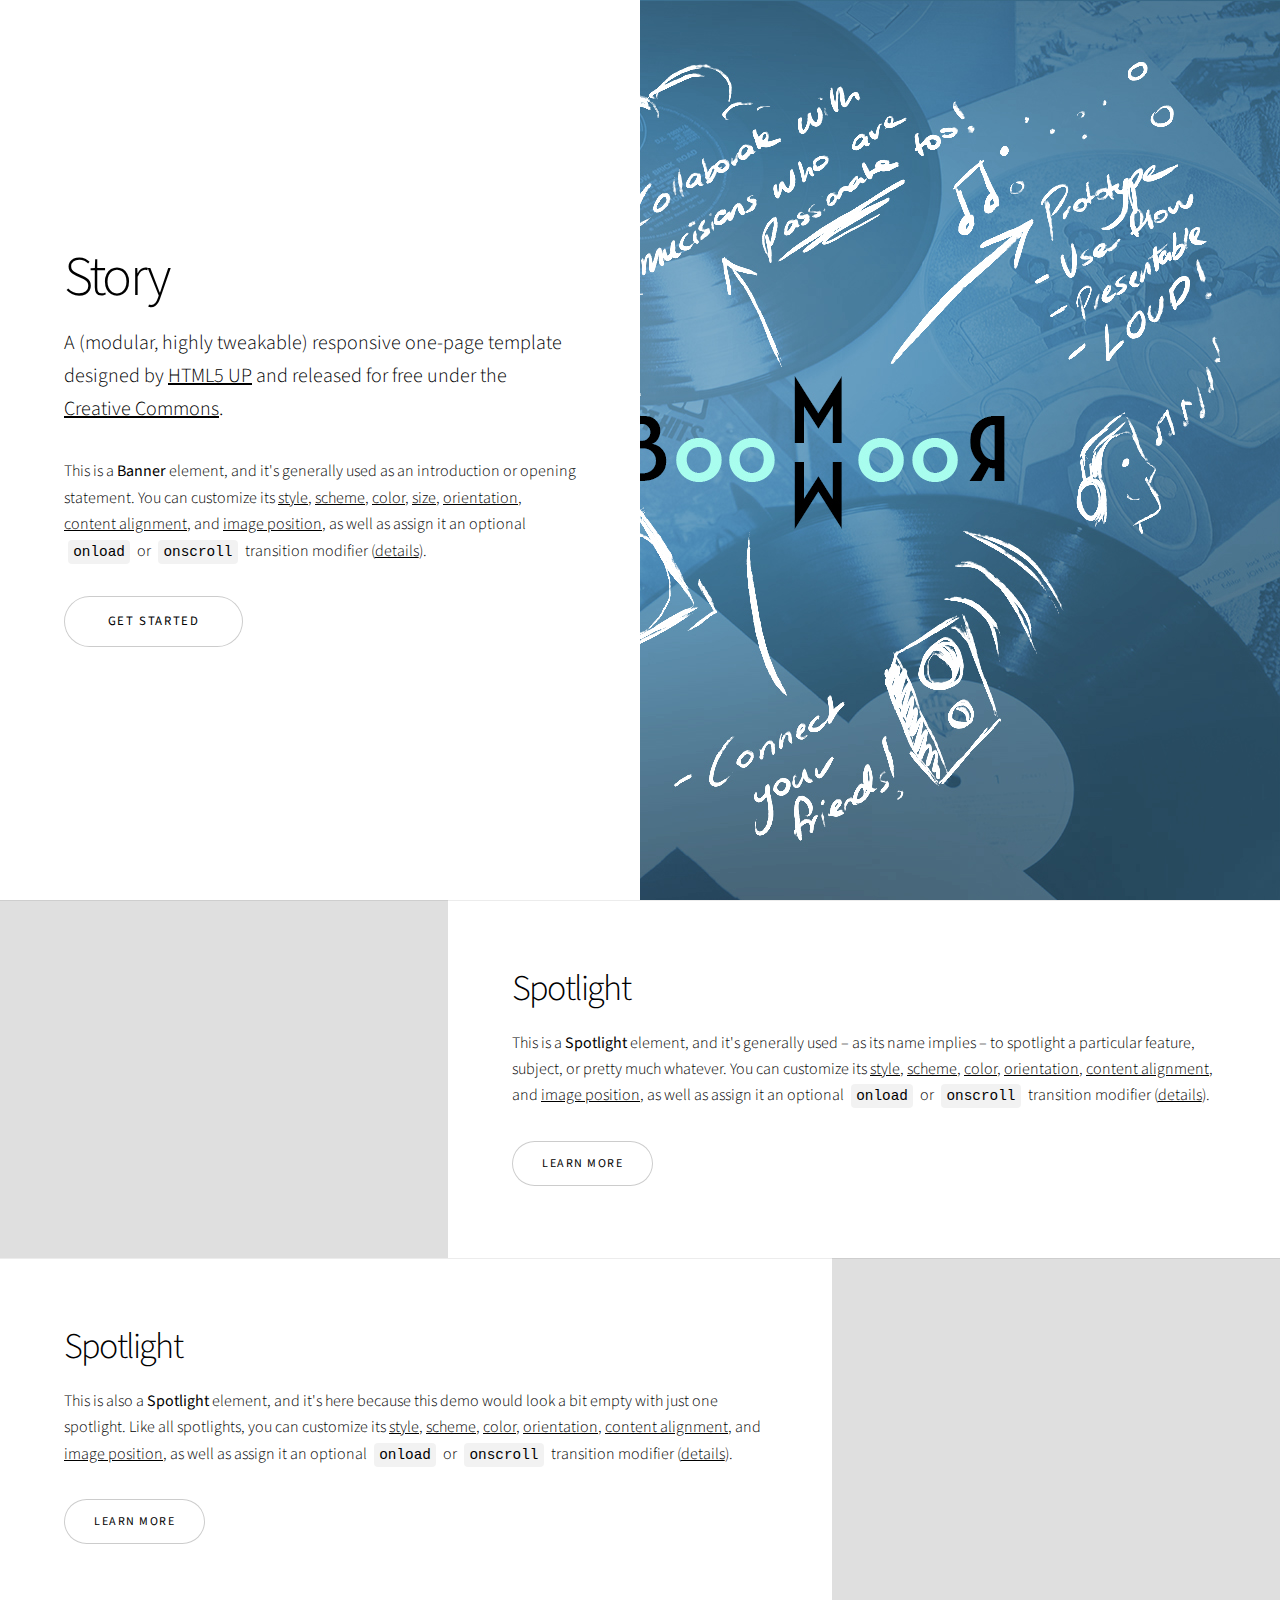
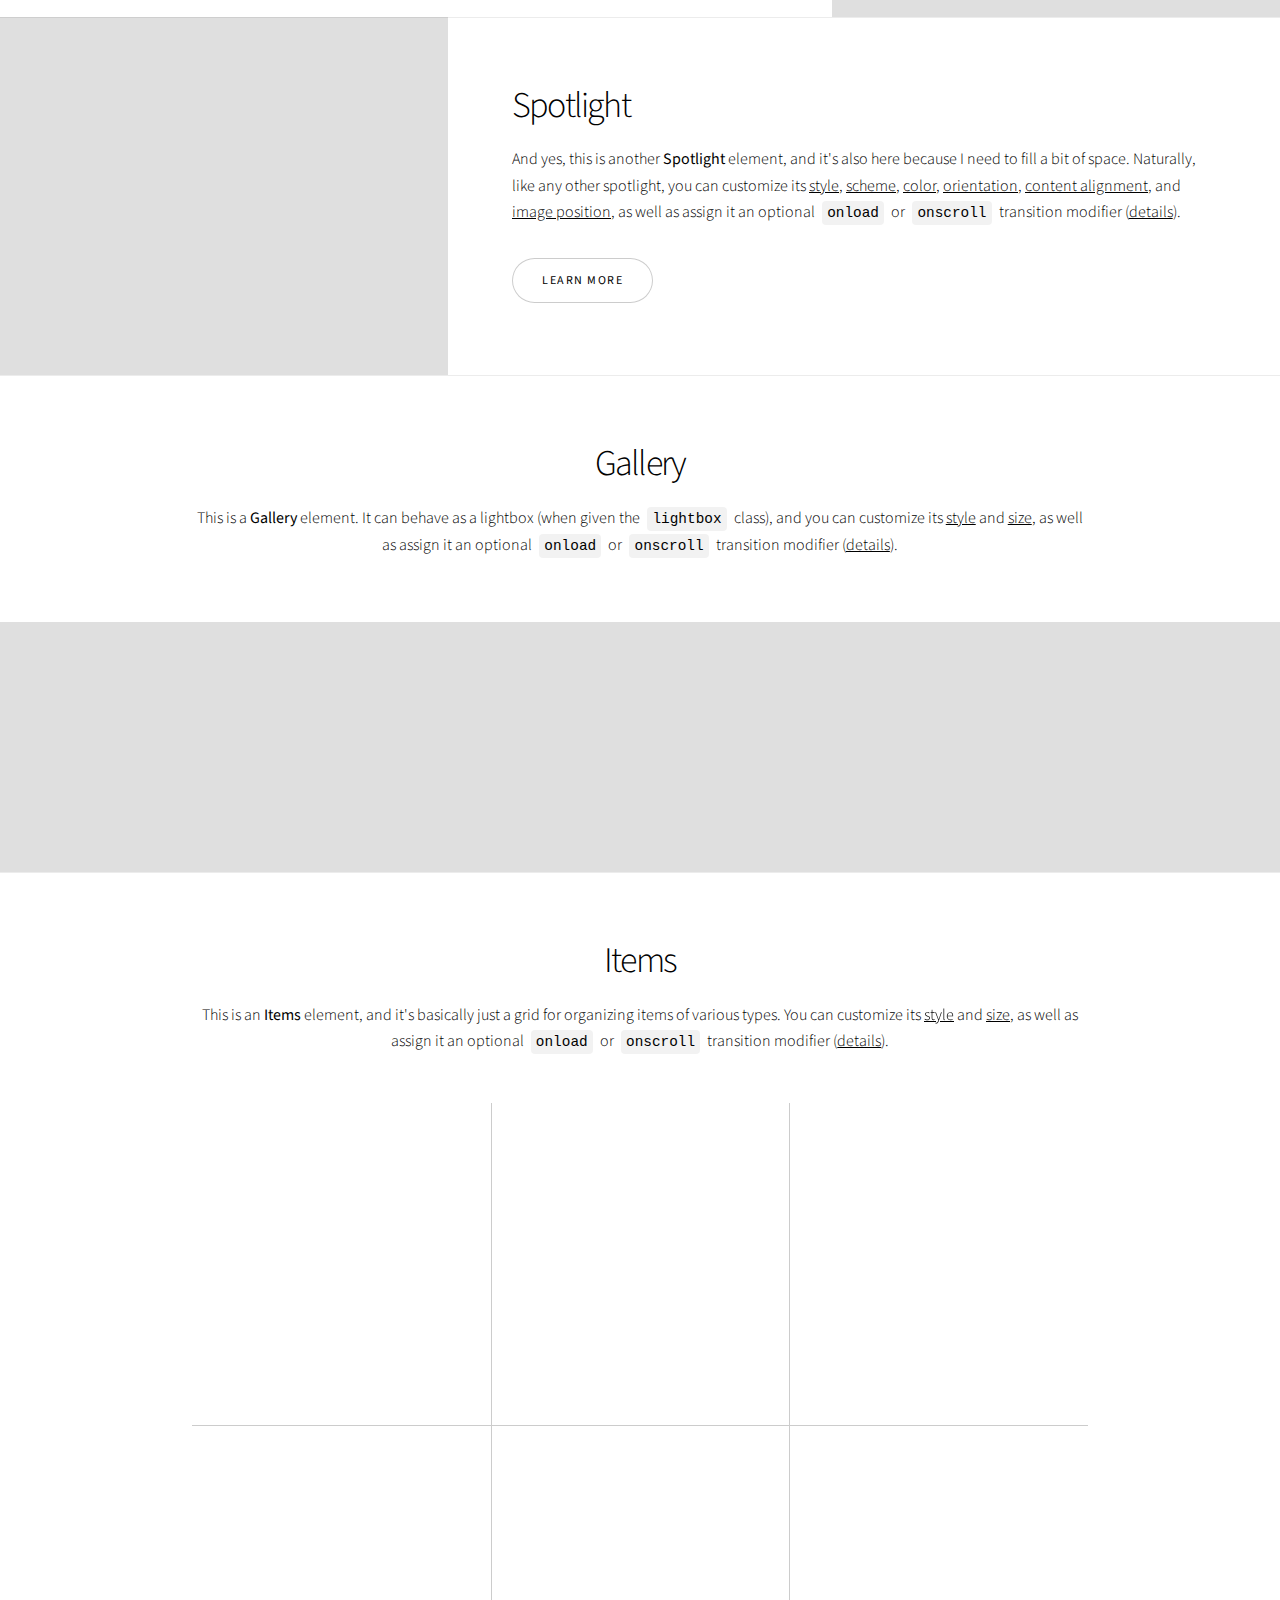
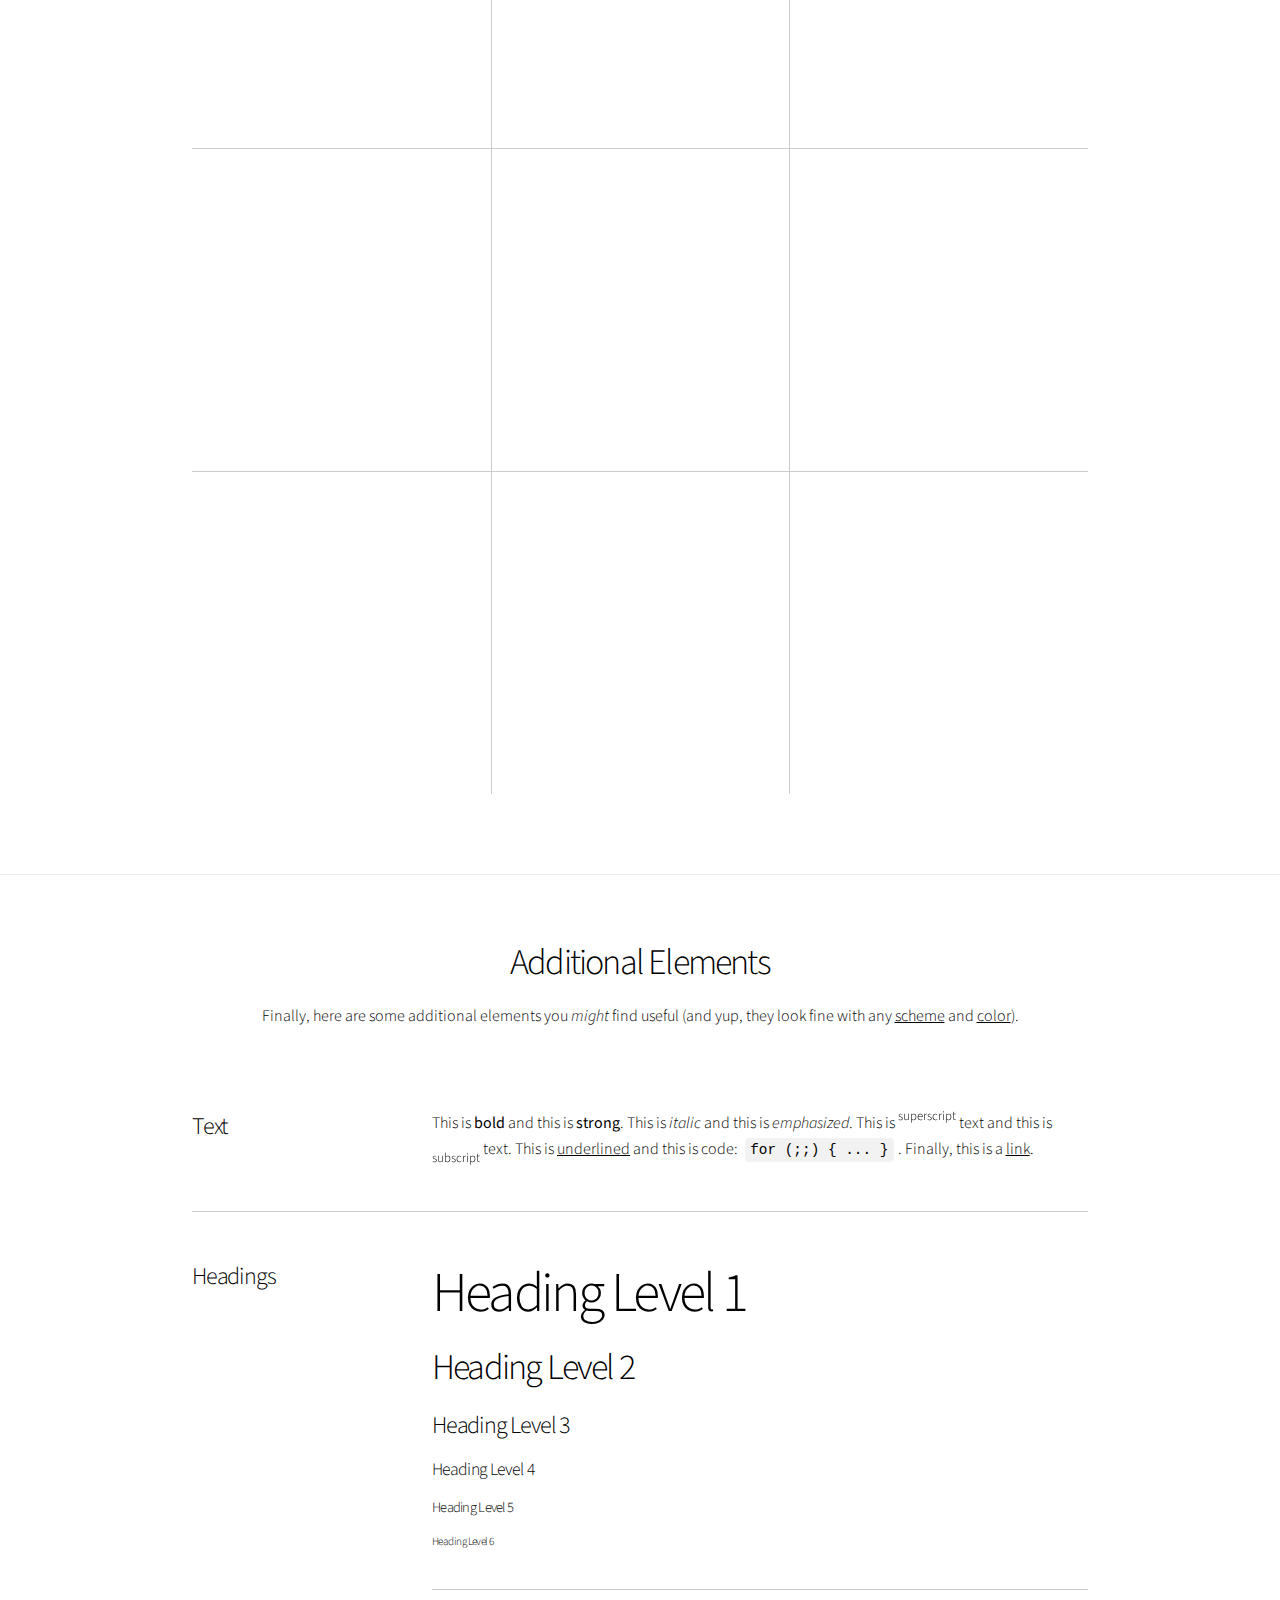
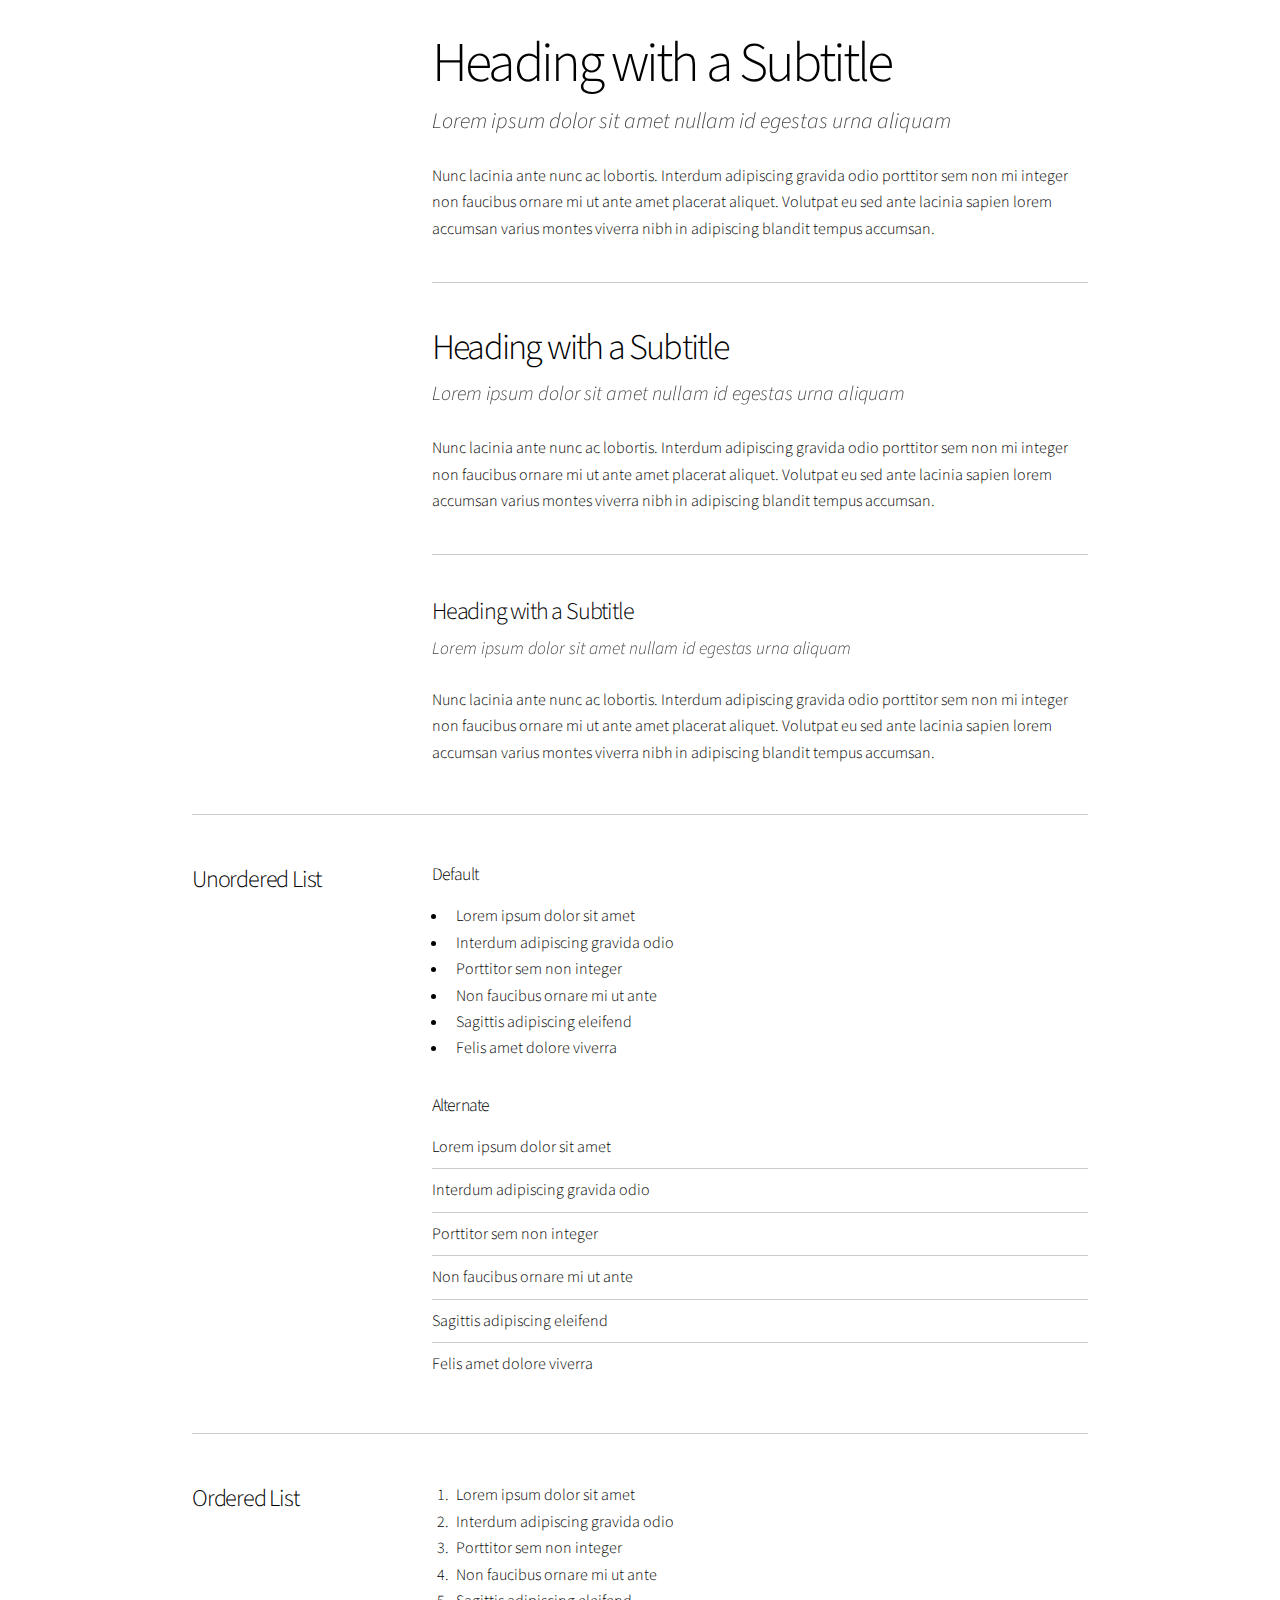
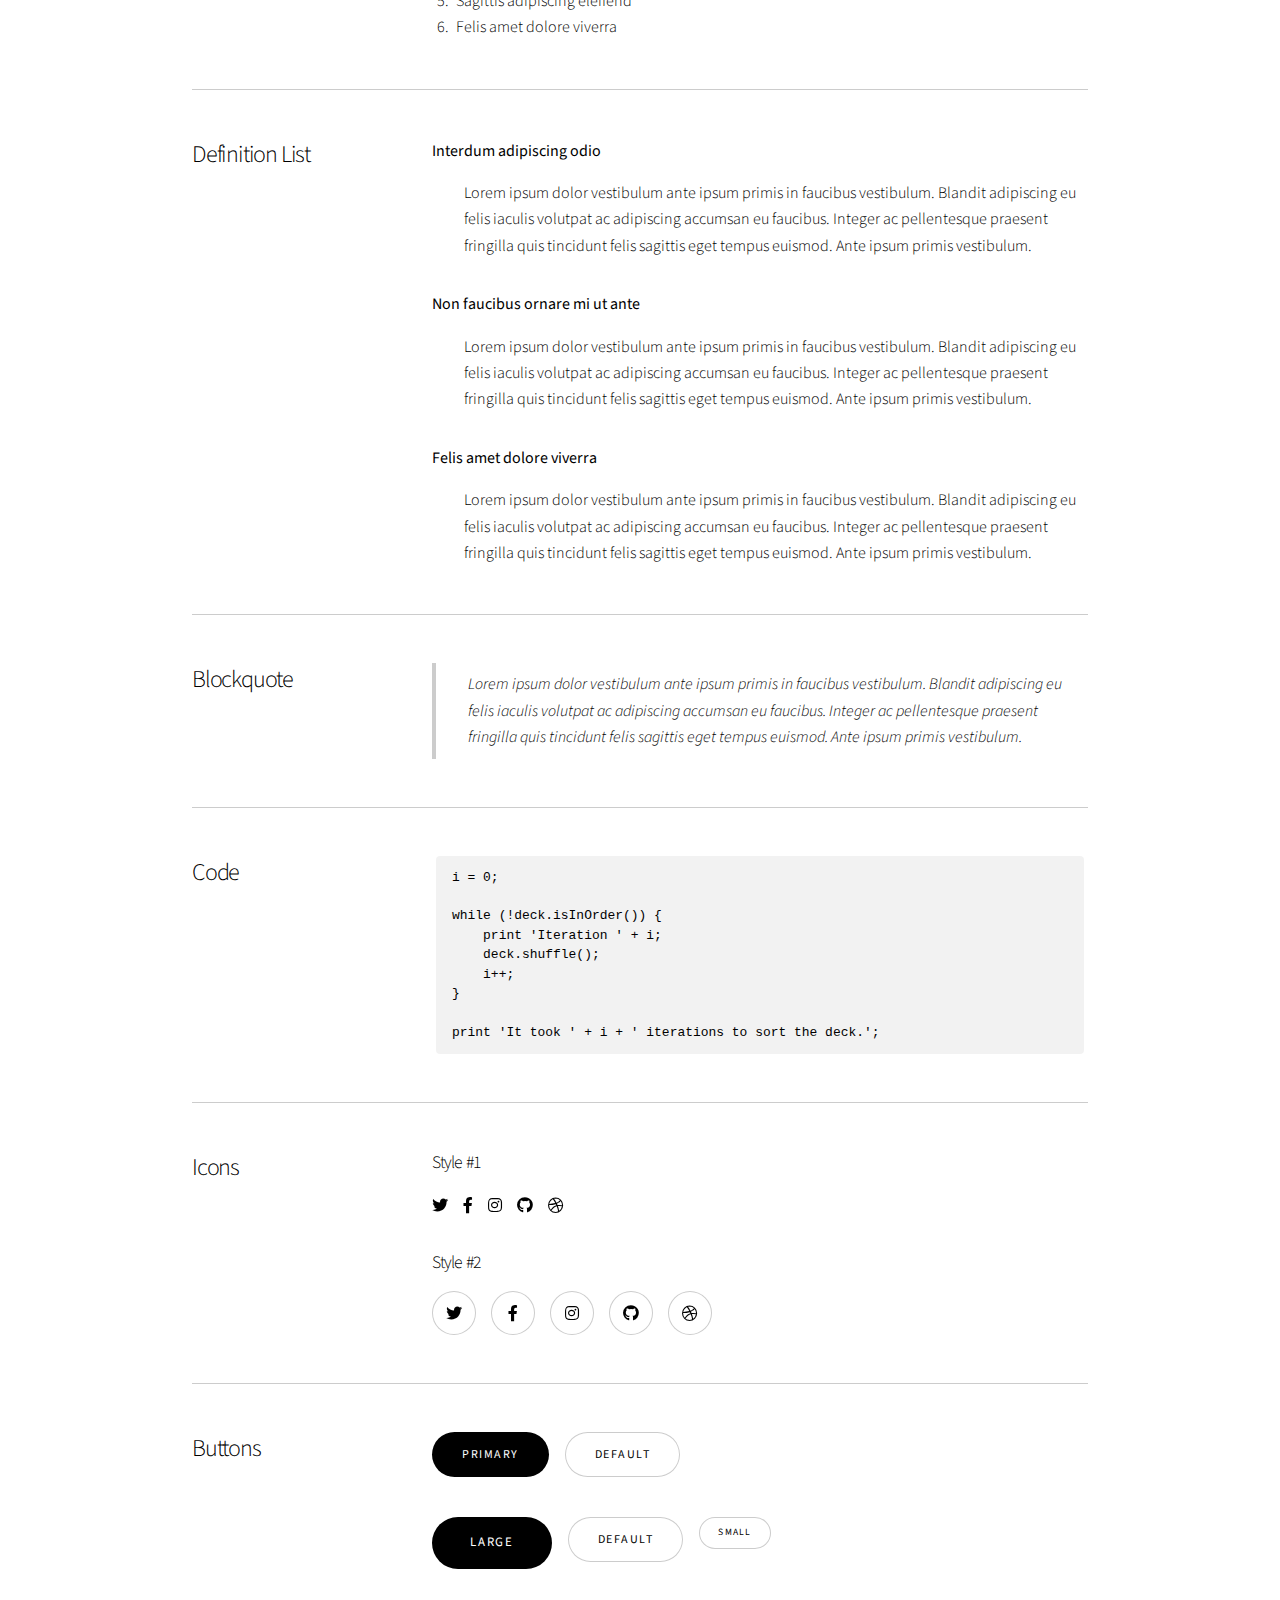
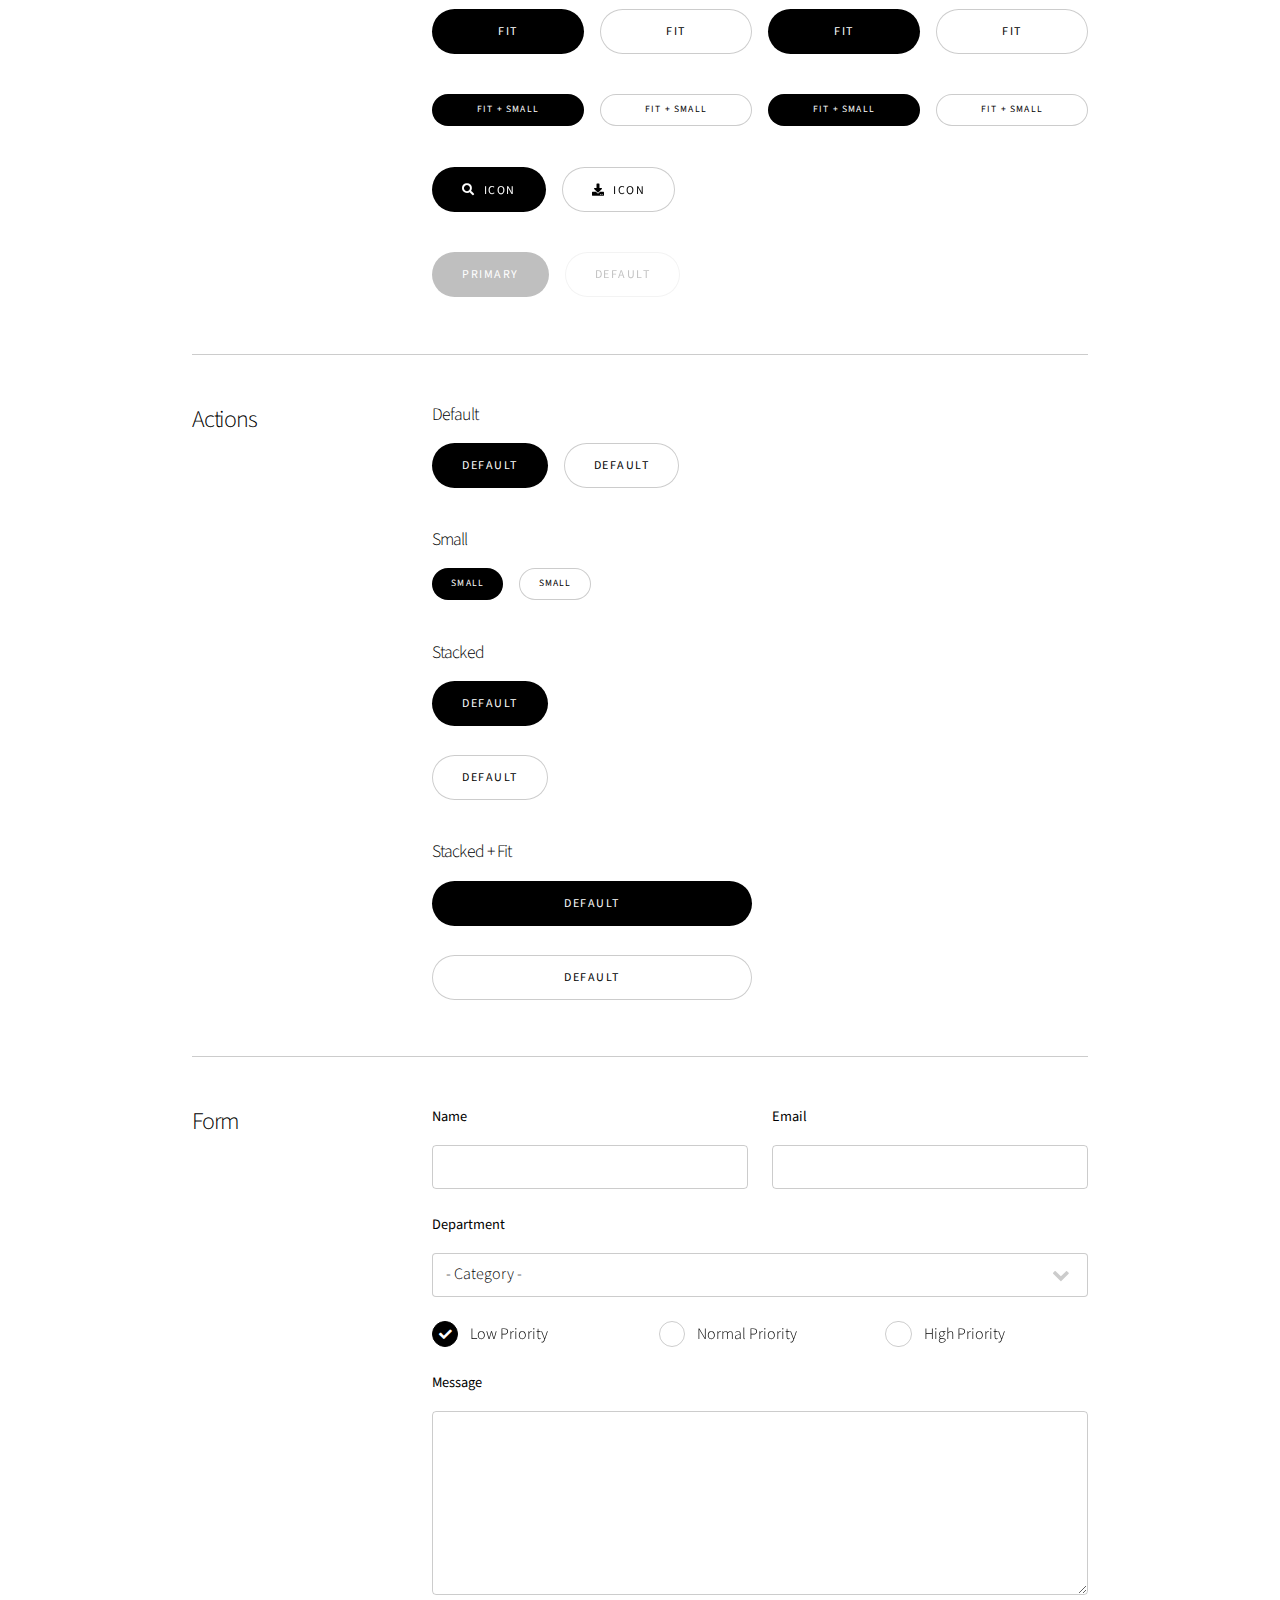
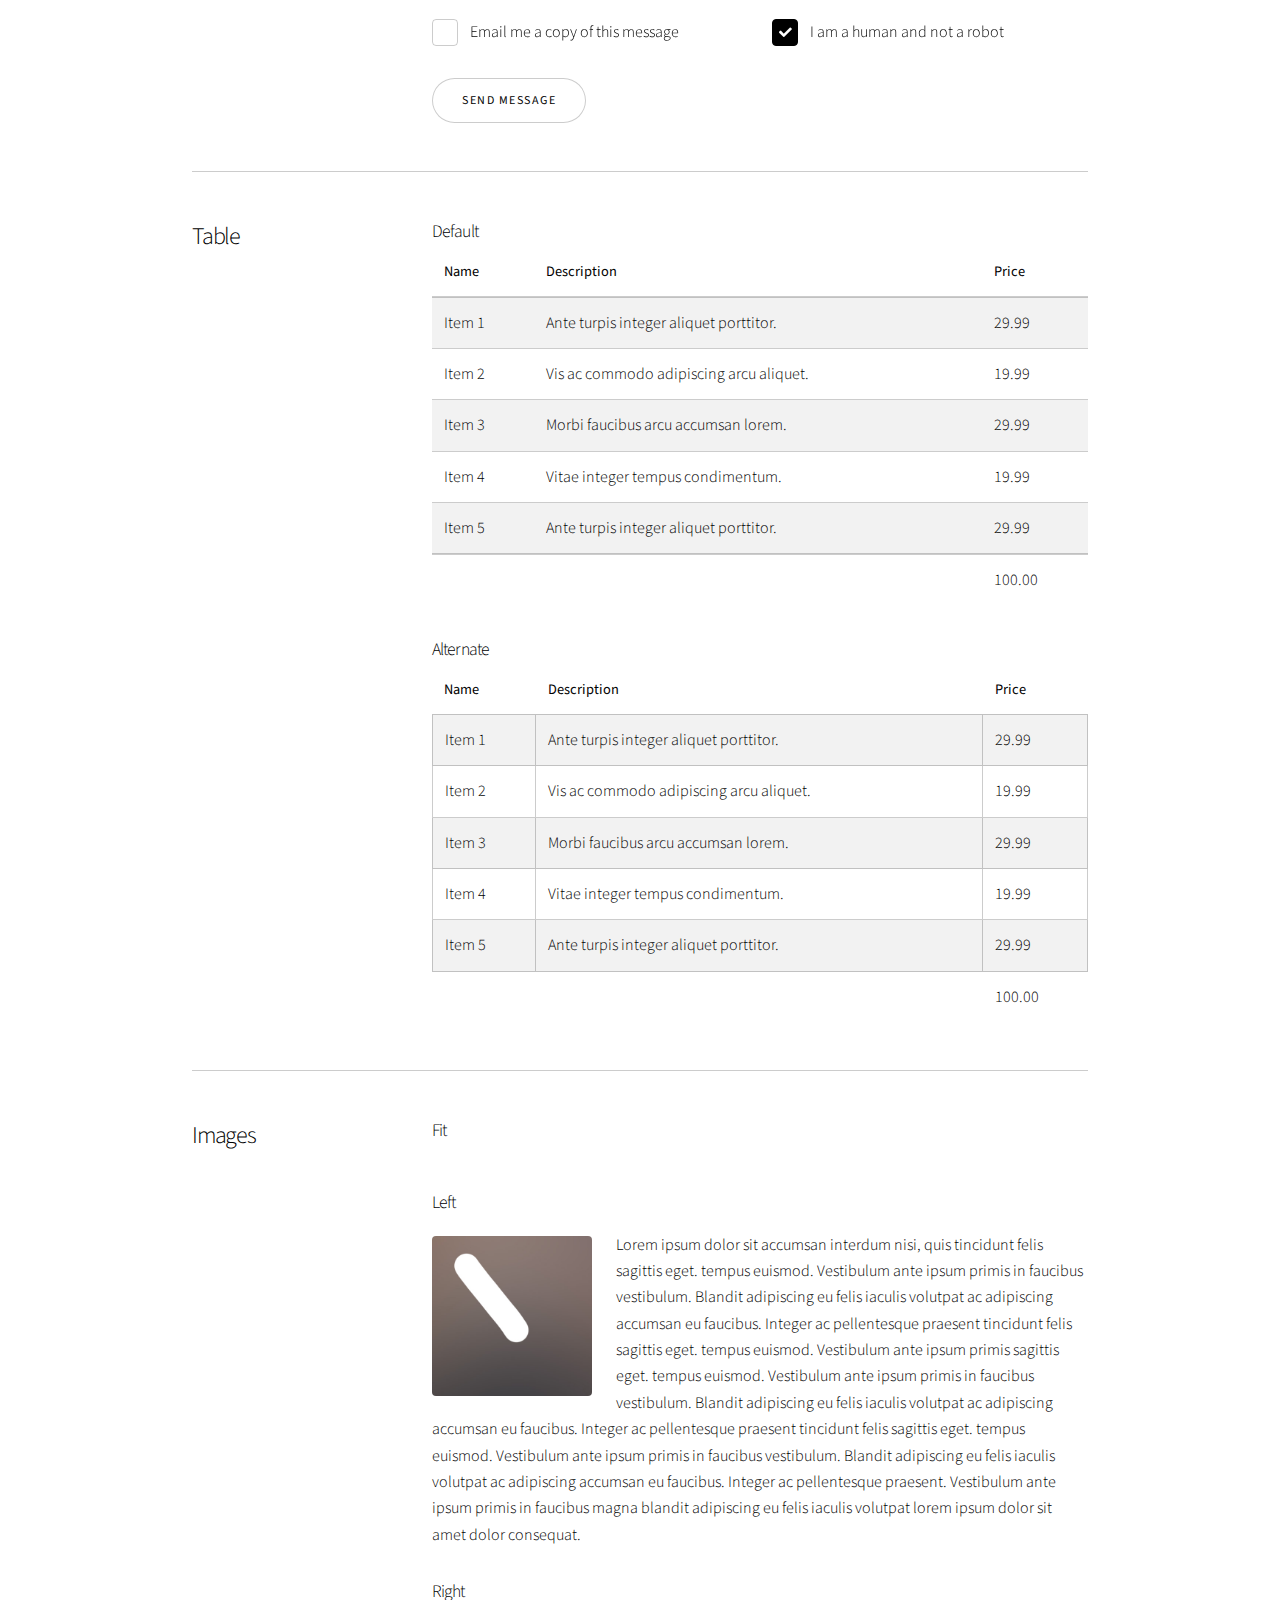
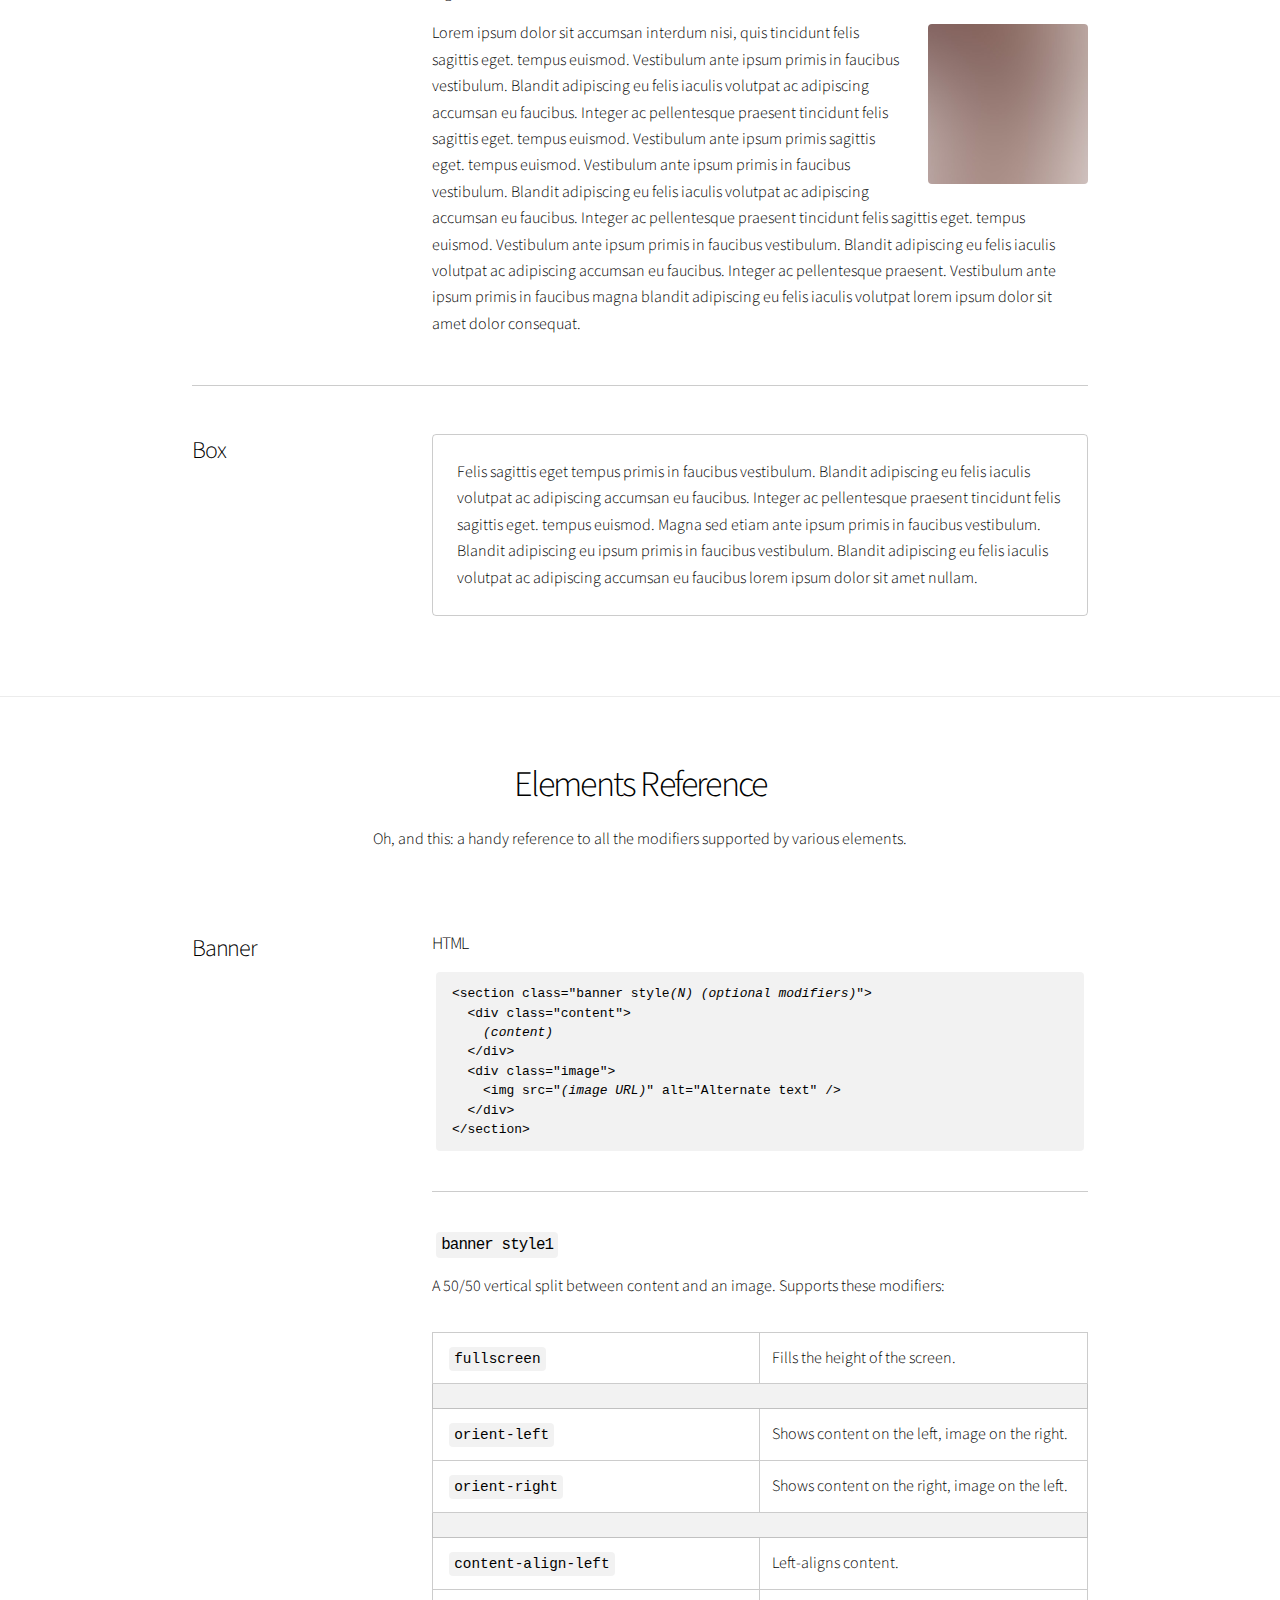
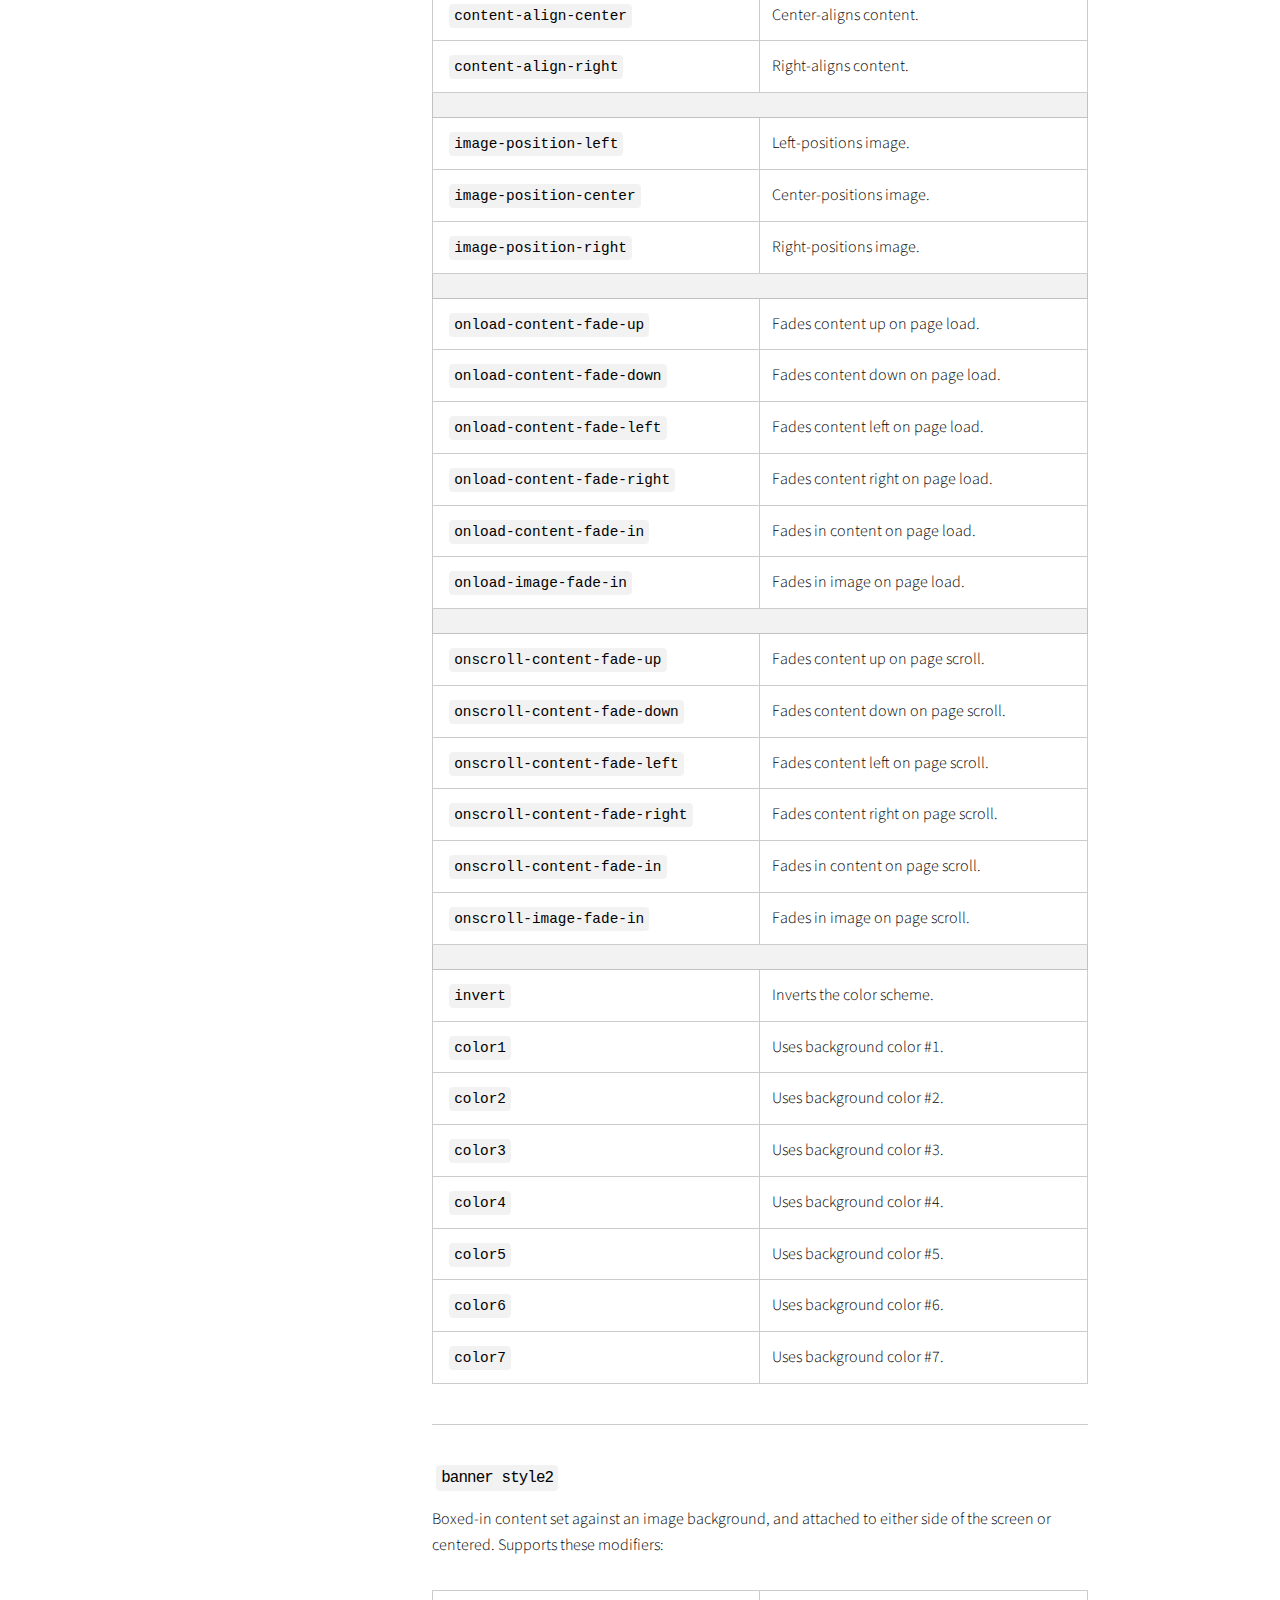
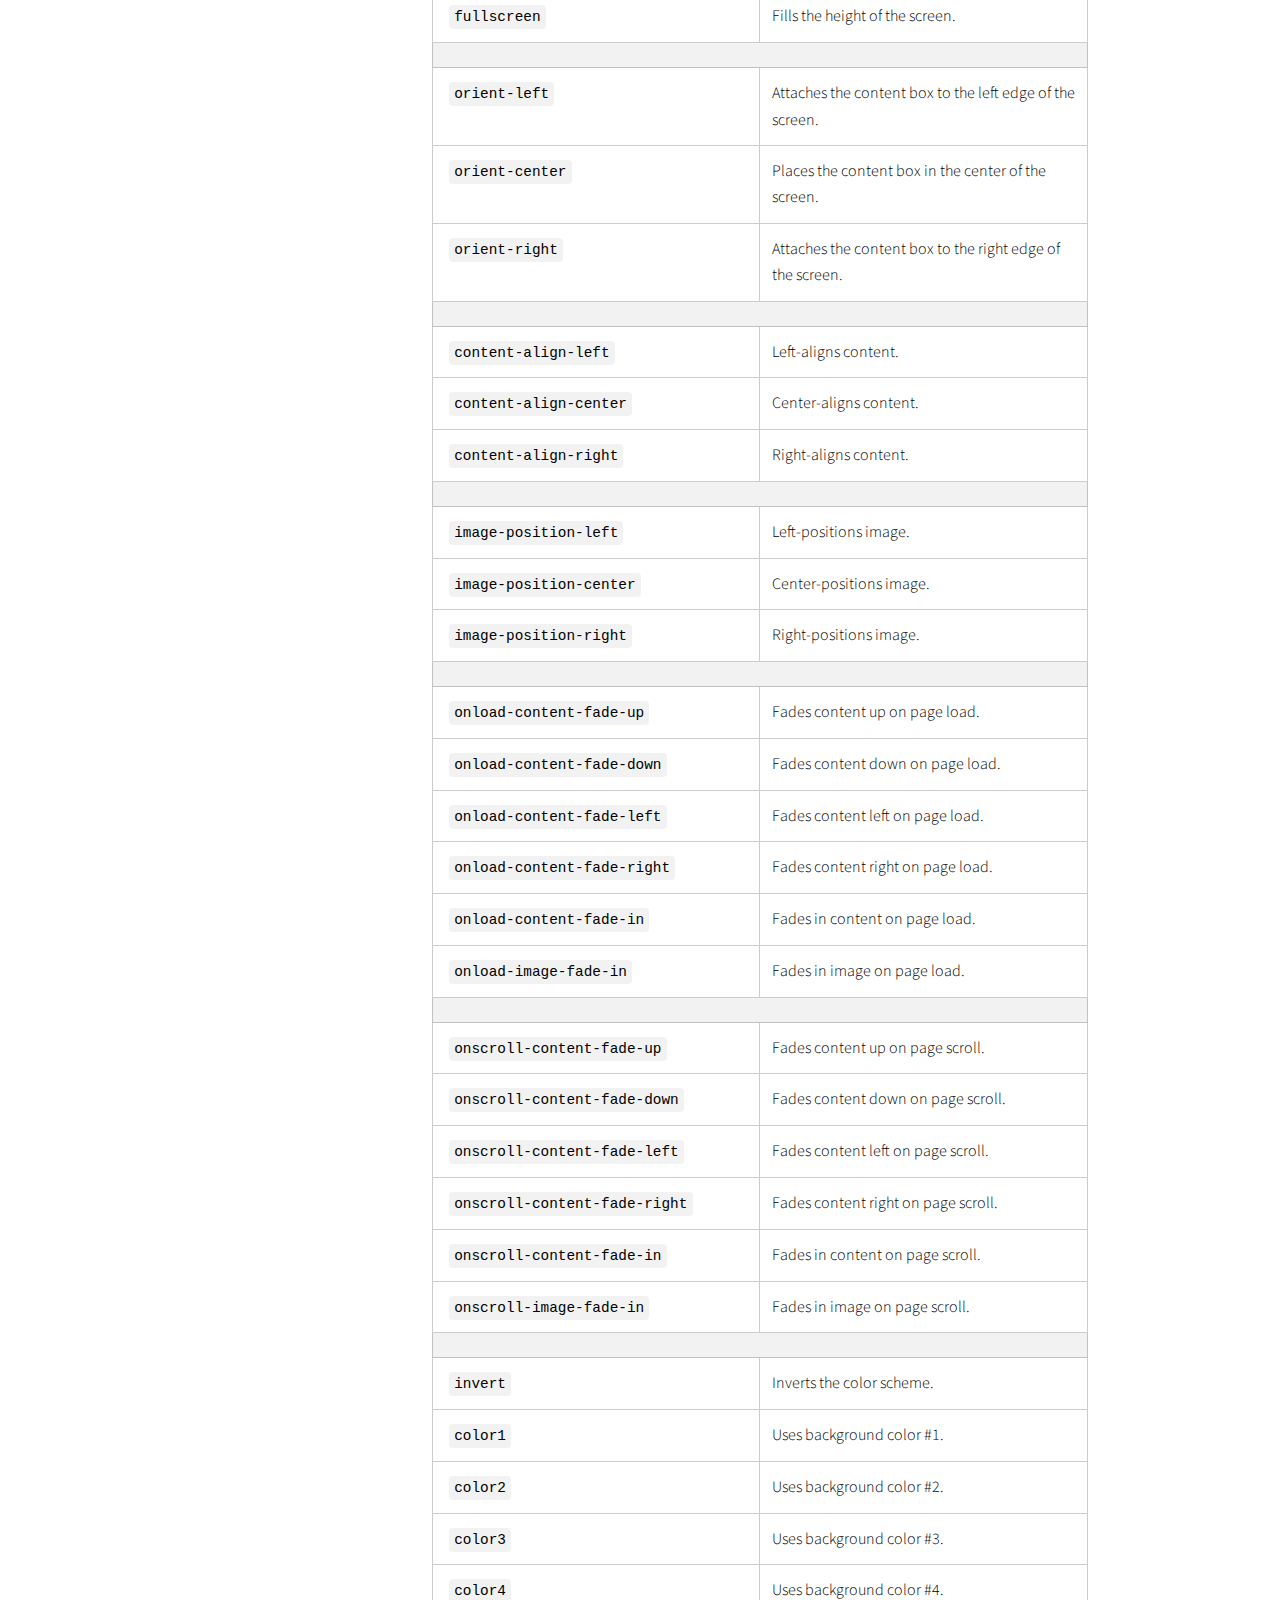
==== commit b2145914: "Update index-demo.html" ====
--- a/index-demo.html
+++ b/index-demo.html
@@ -30,7 +30,7 @@
 							</ul>
 						</div>
 						<div class="image">
-							<img src="images/banner.jpg" alt="" />
+							<img src="images/banner.JPG" alt="" />
 						</div>
 					</section>
 
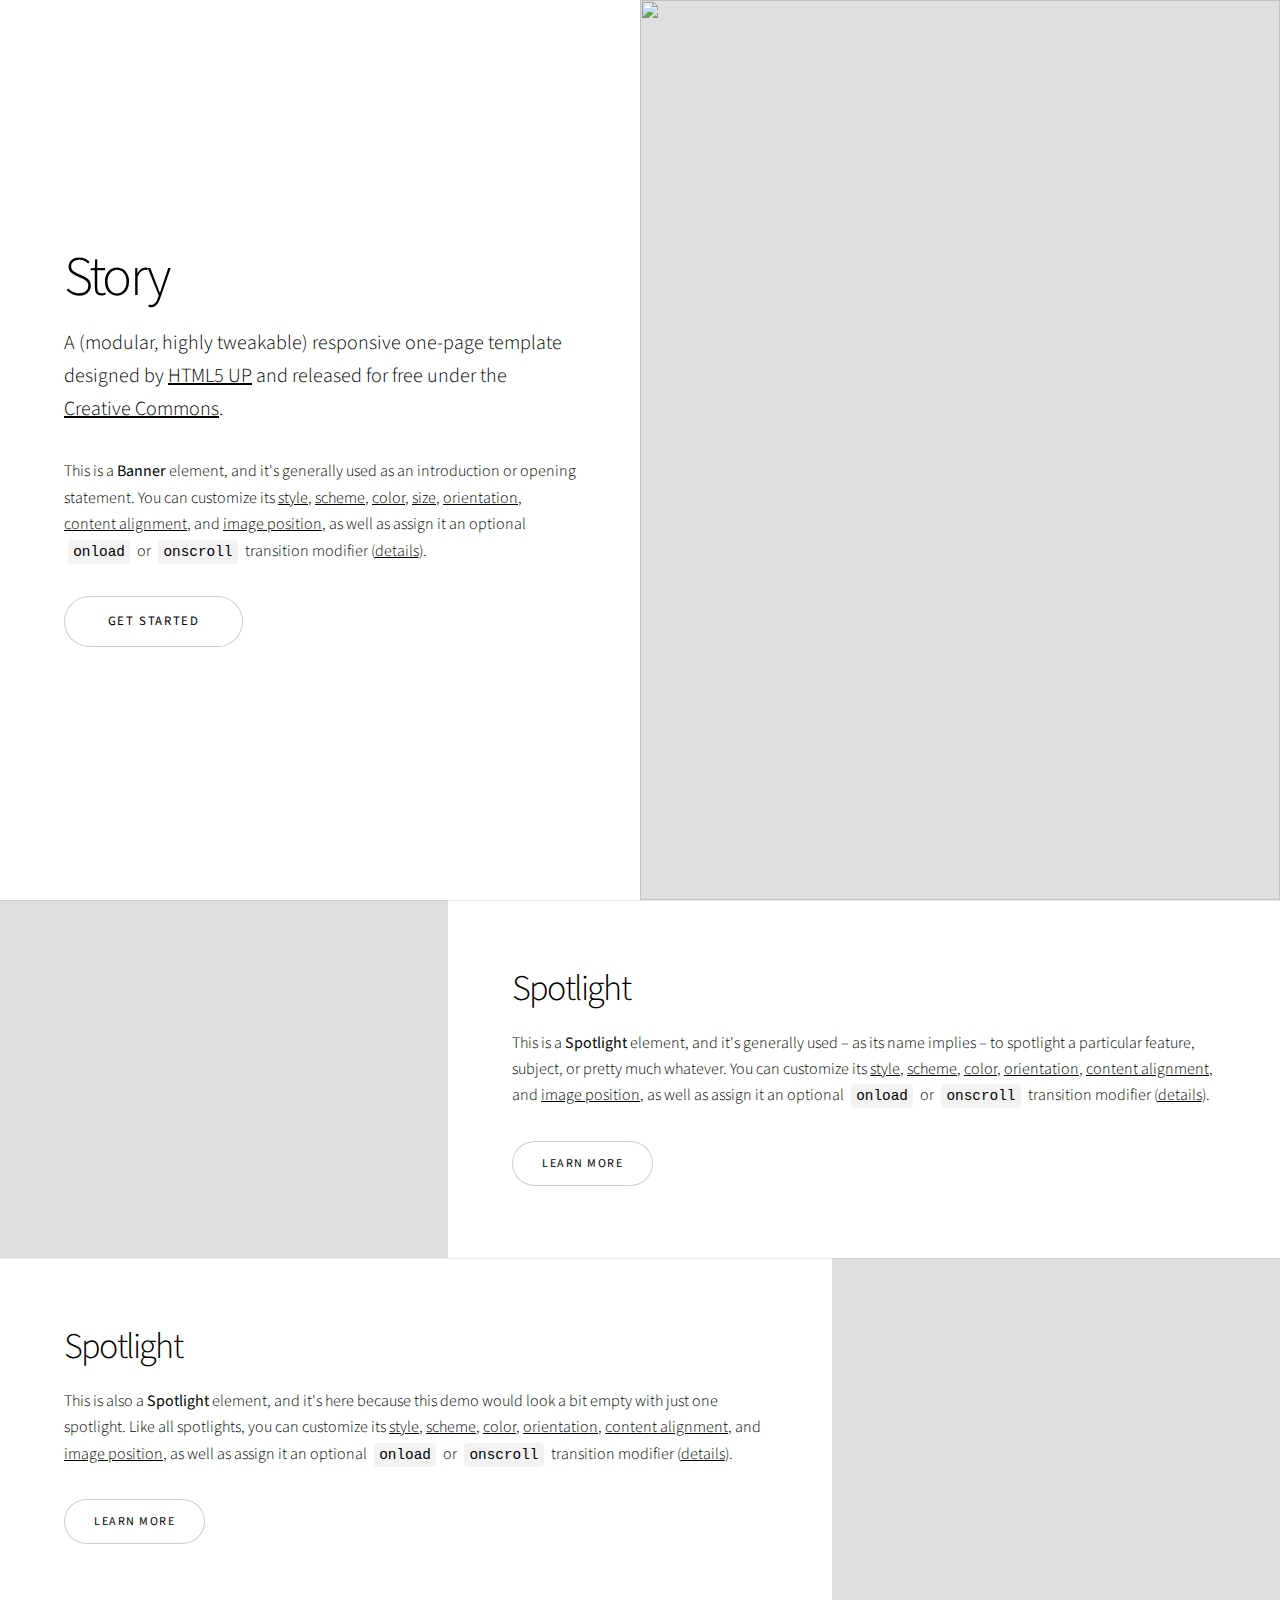
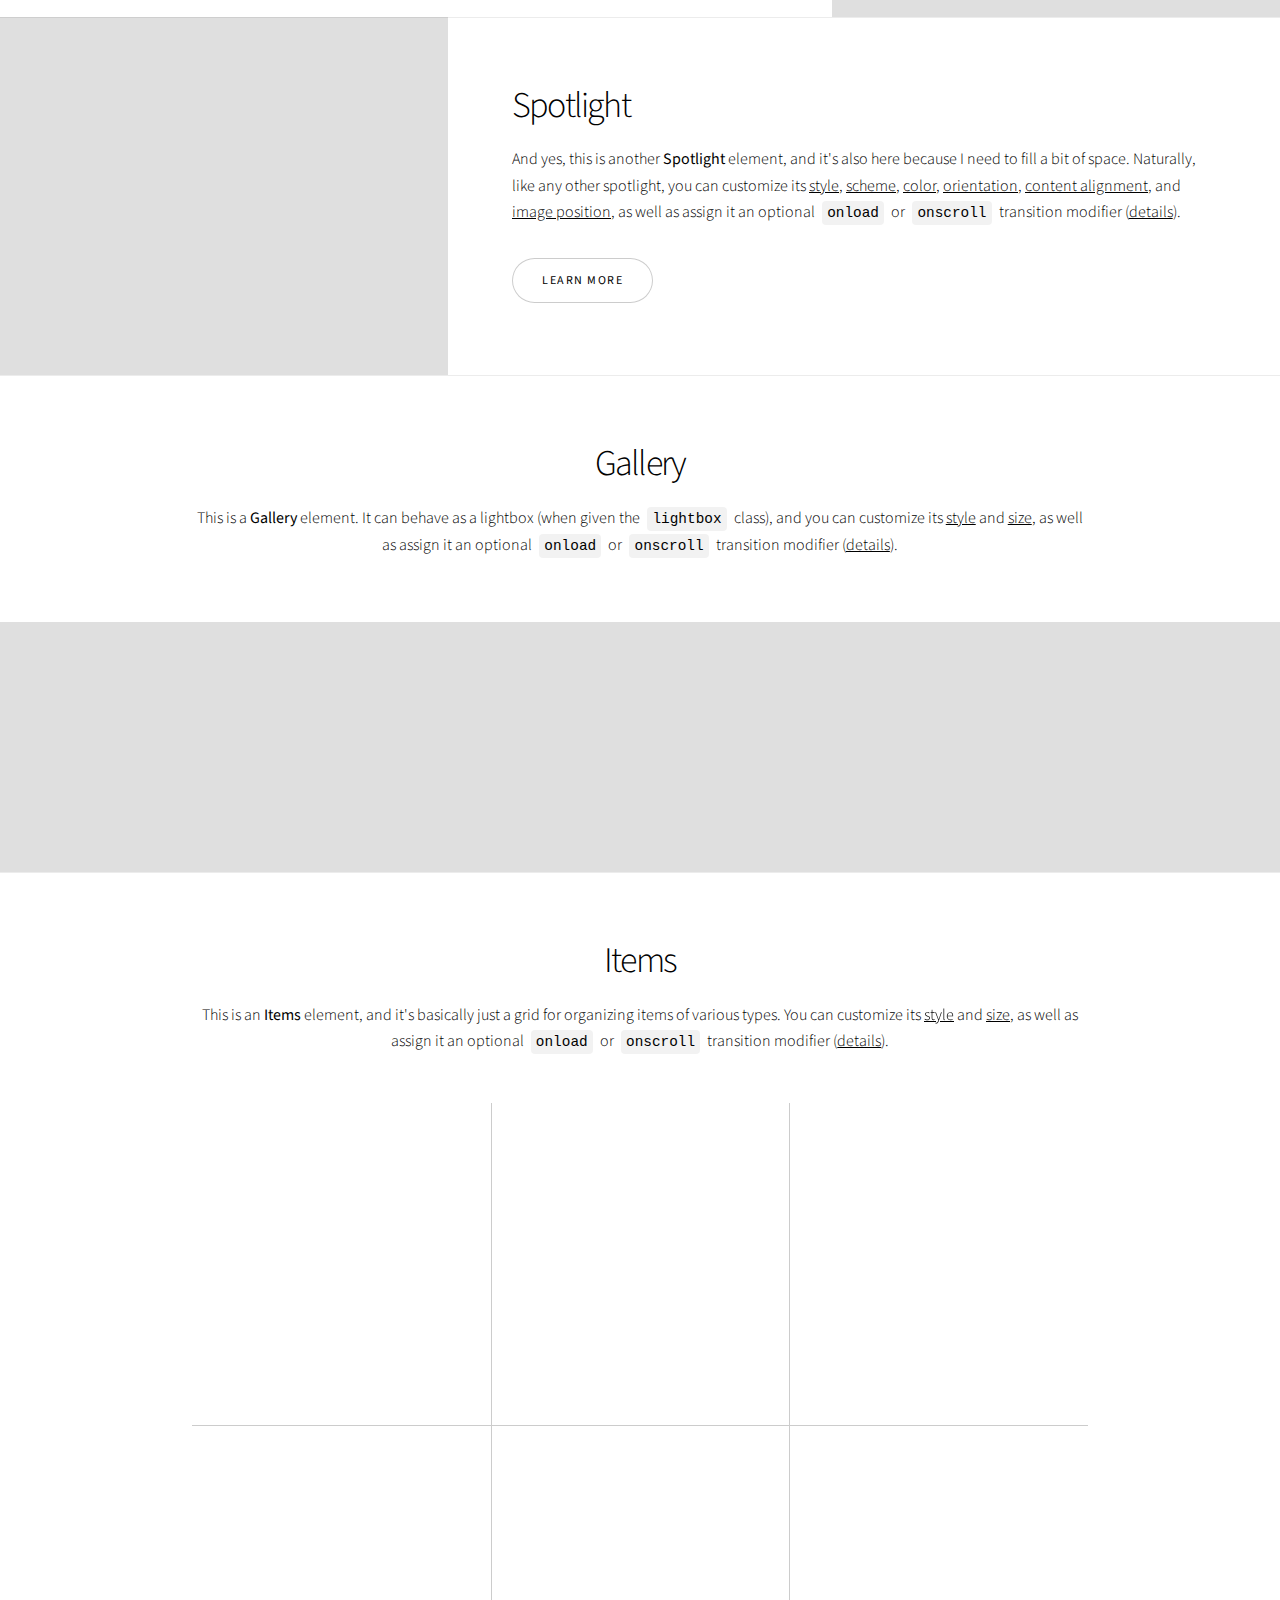
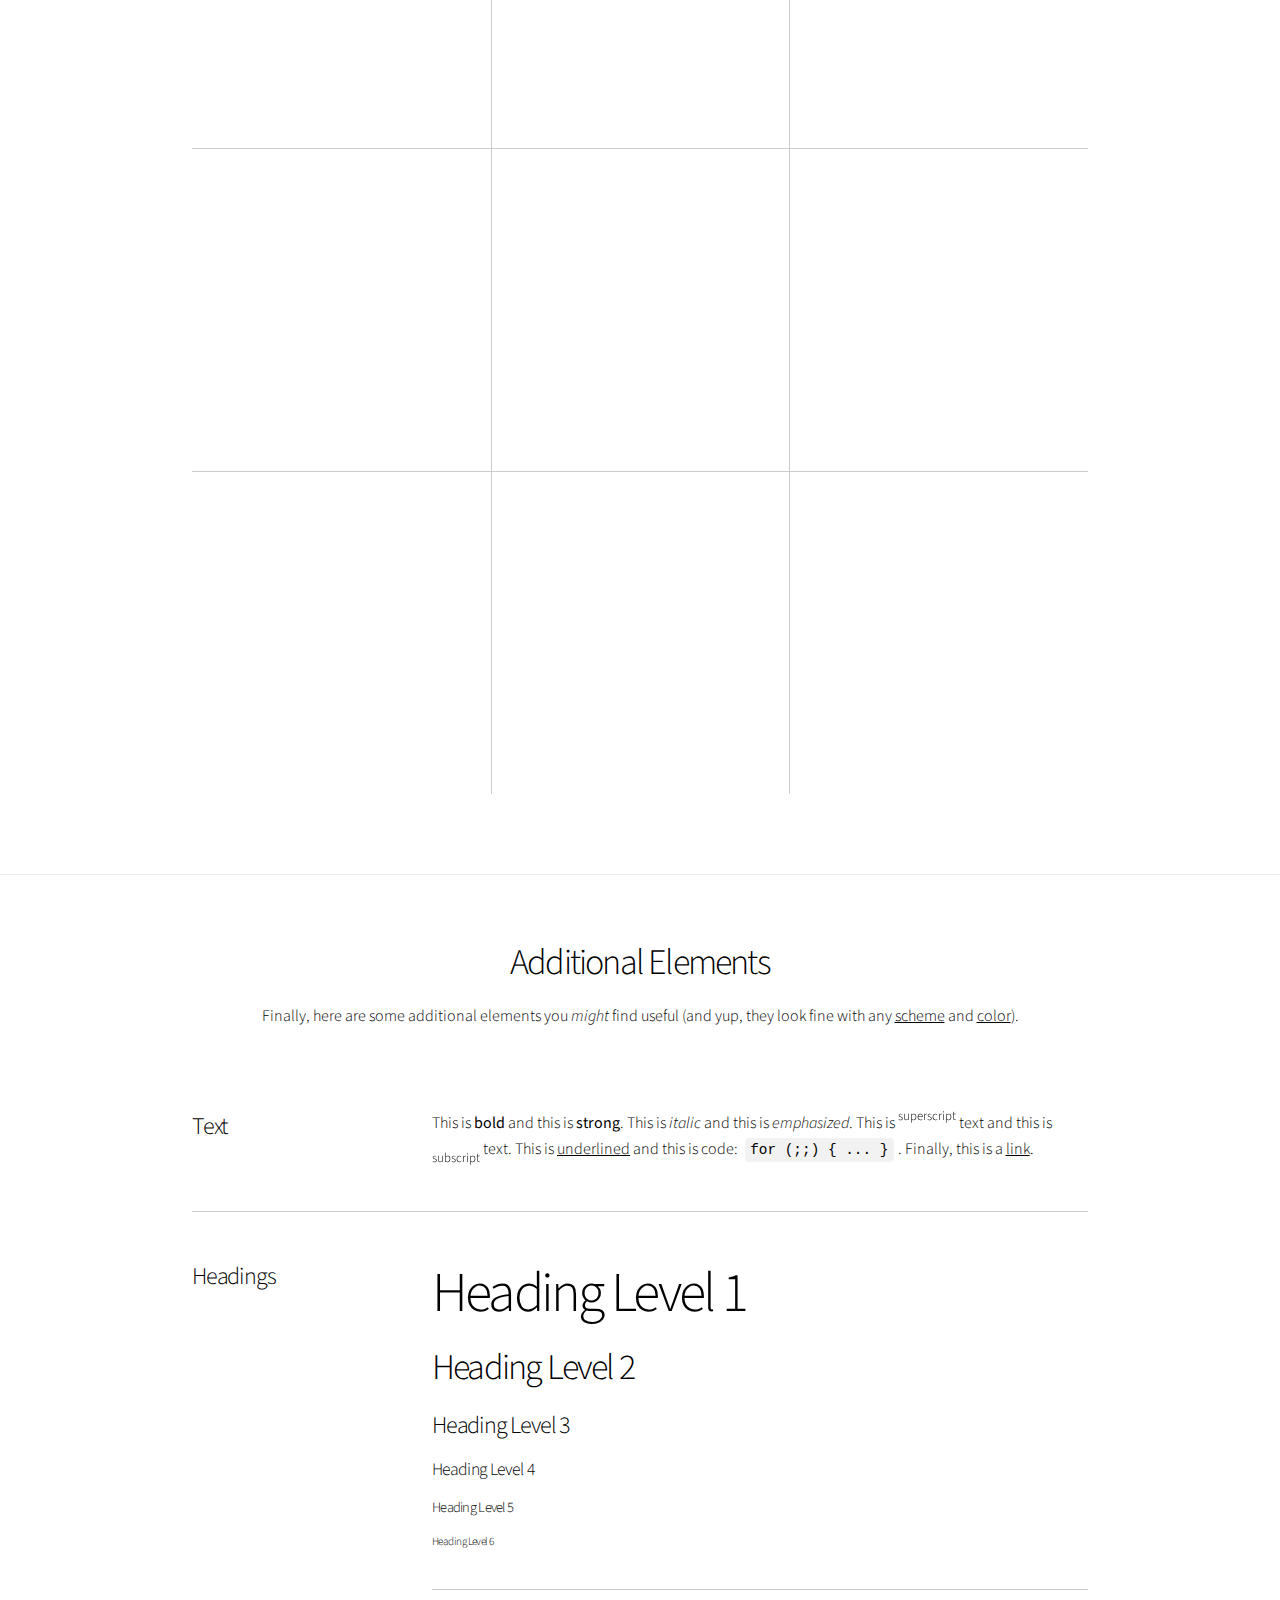
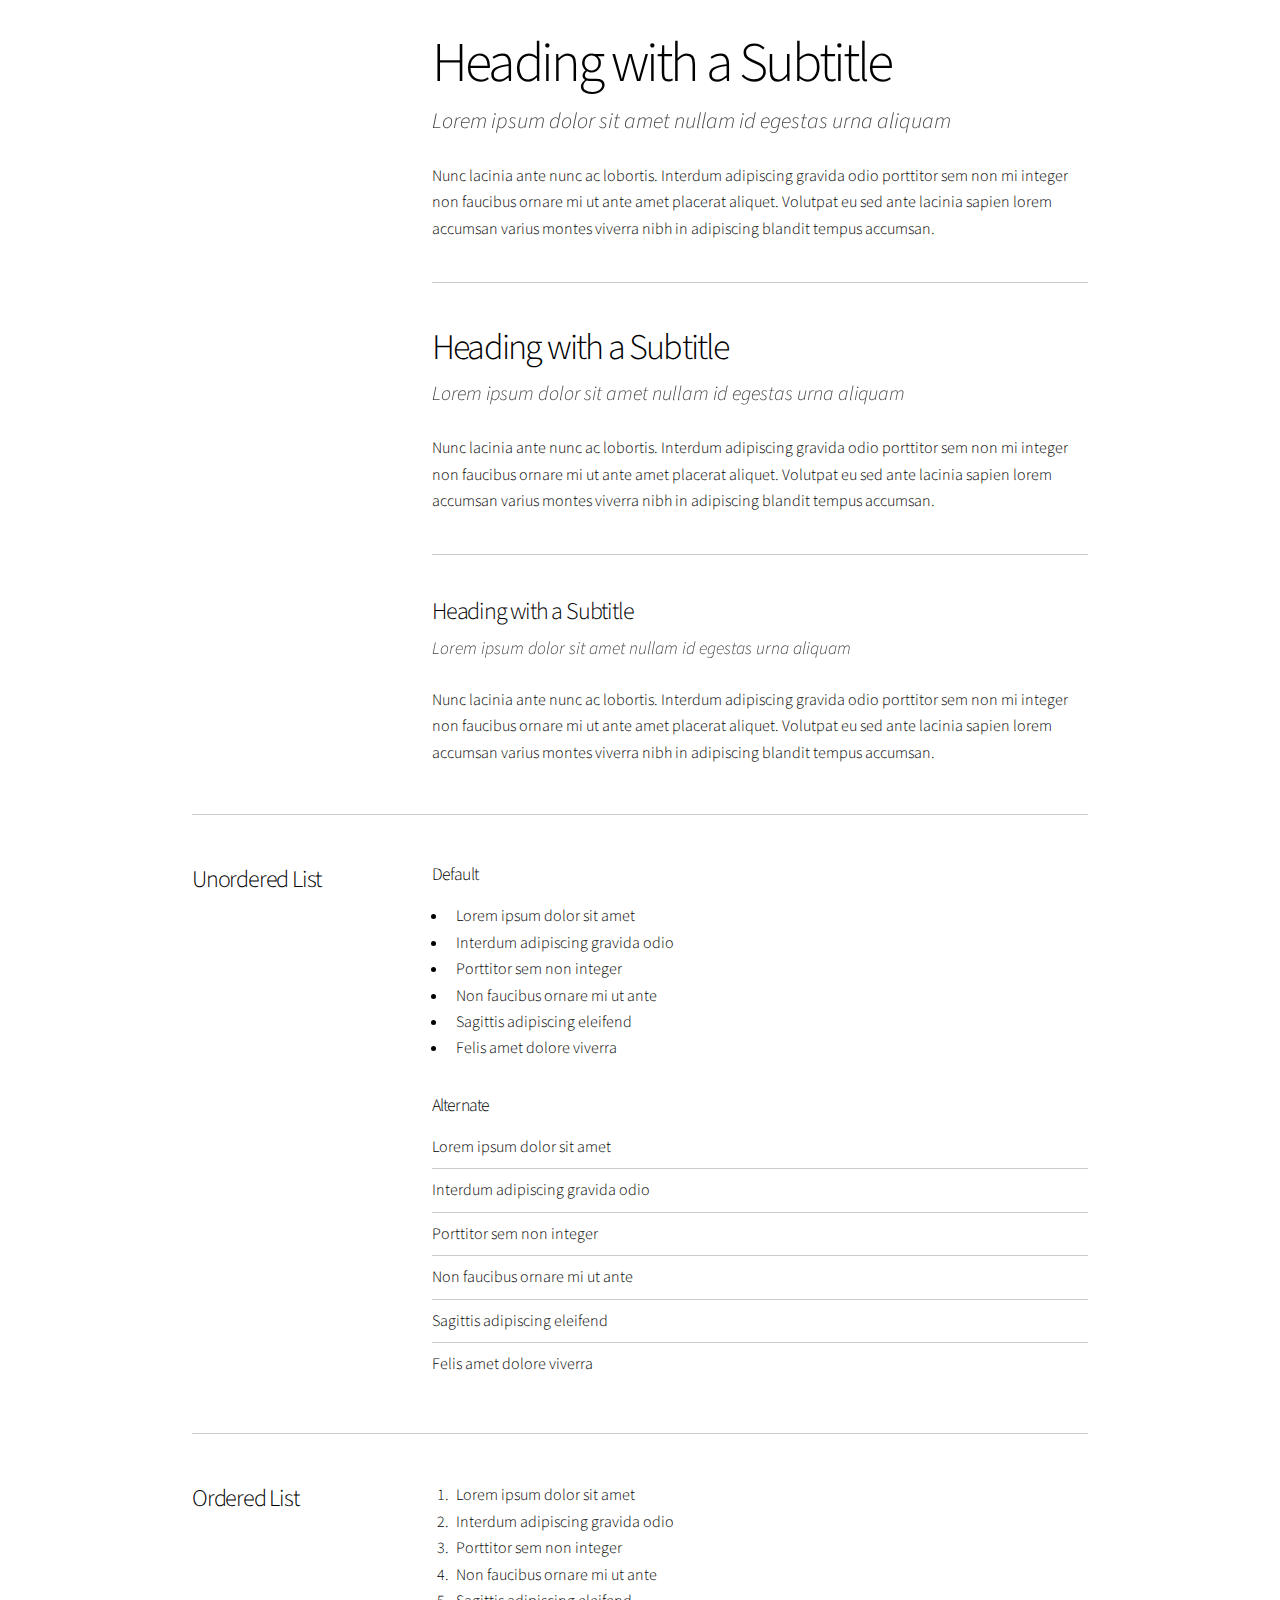
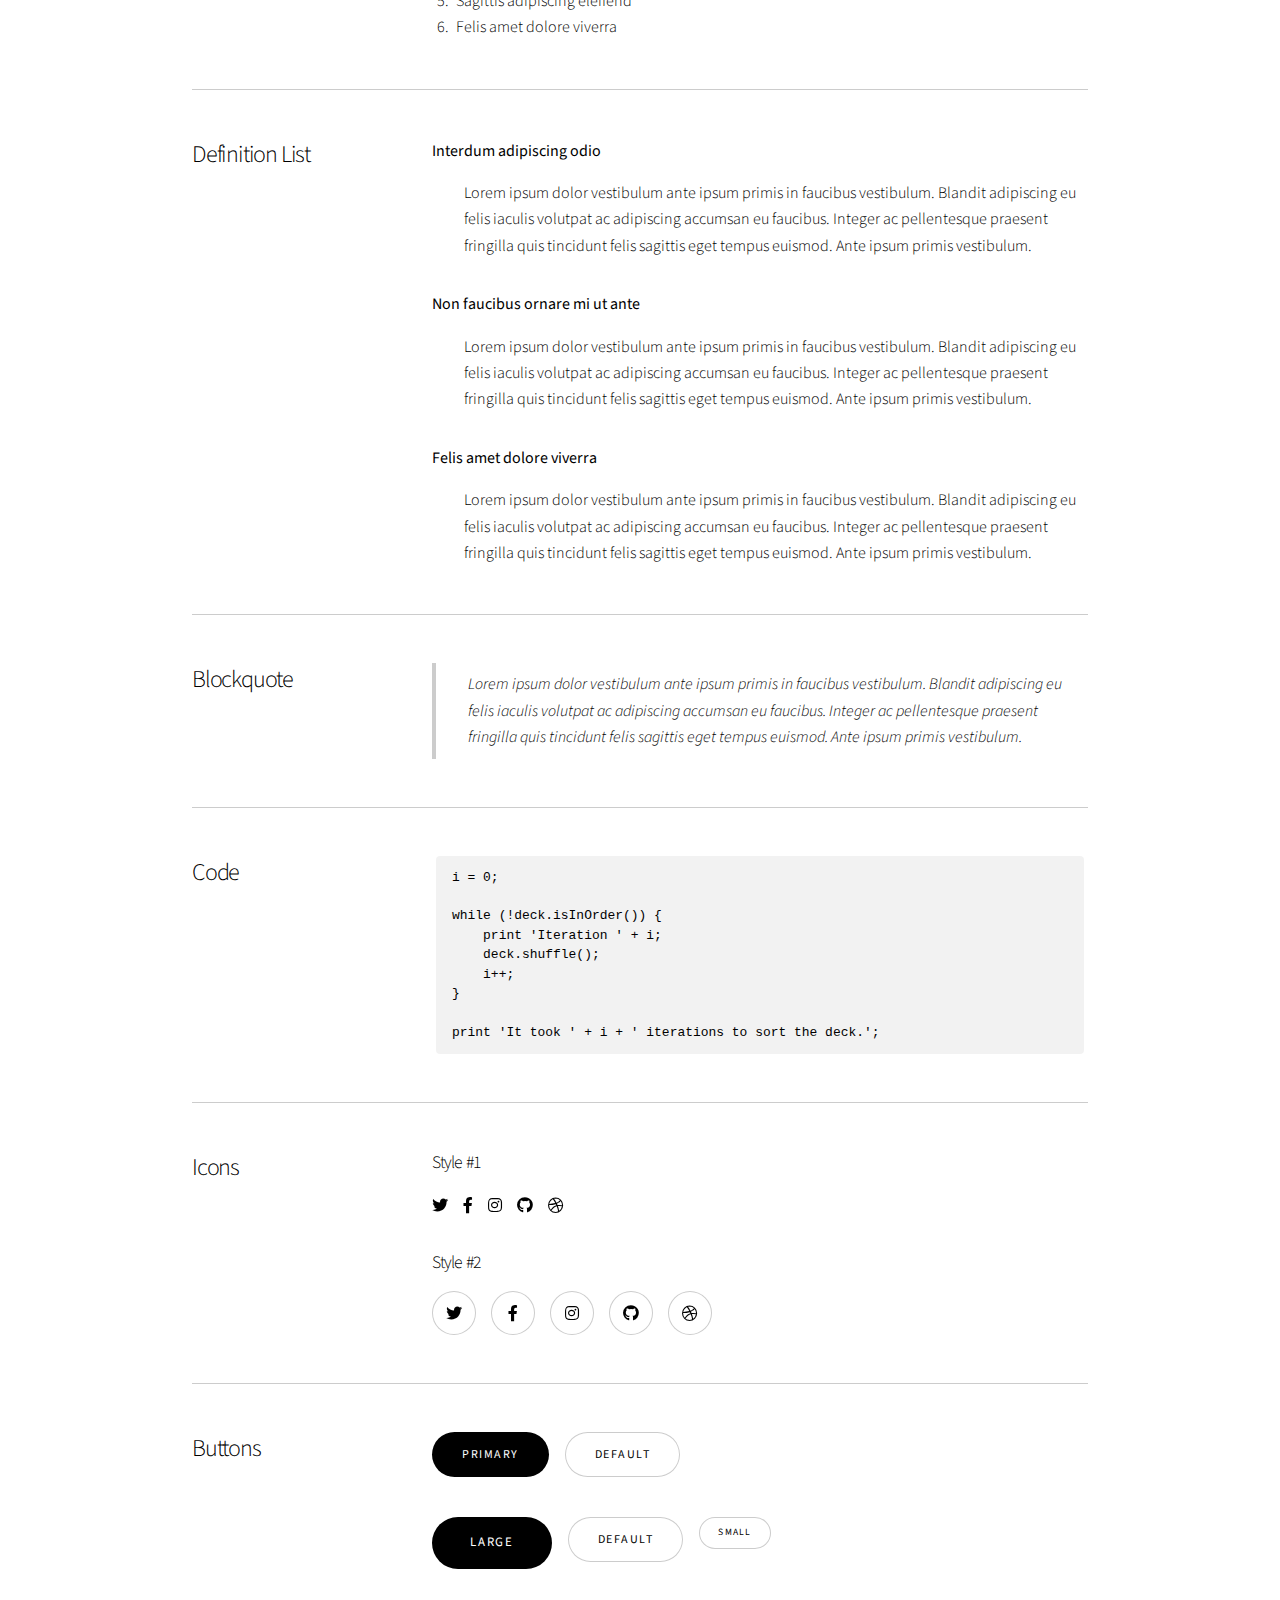
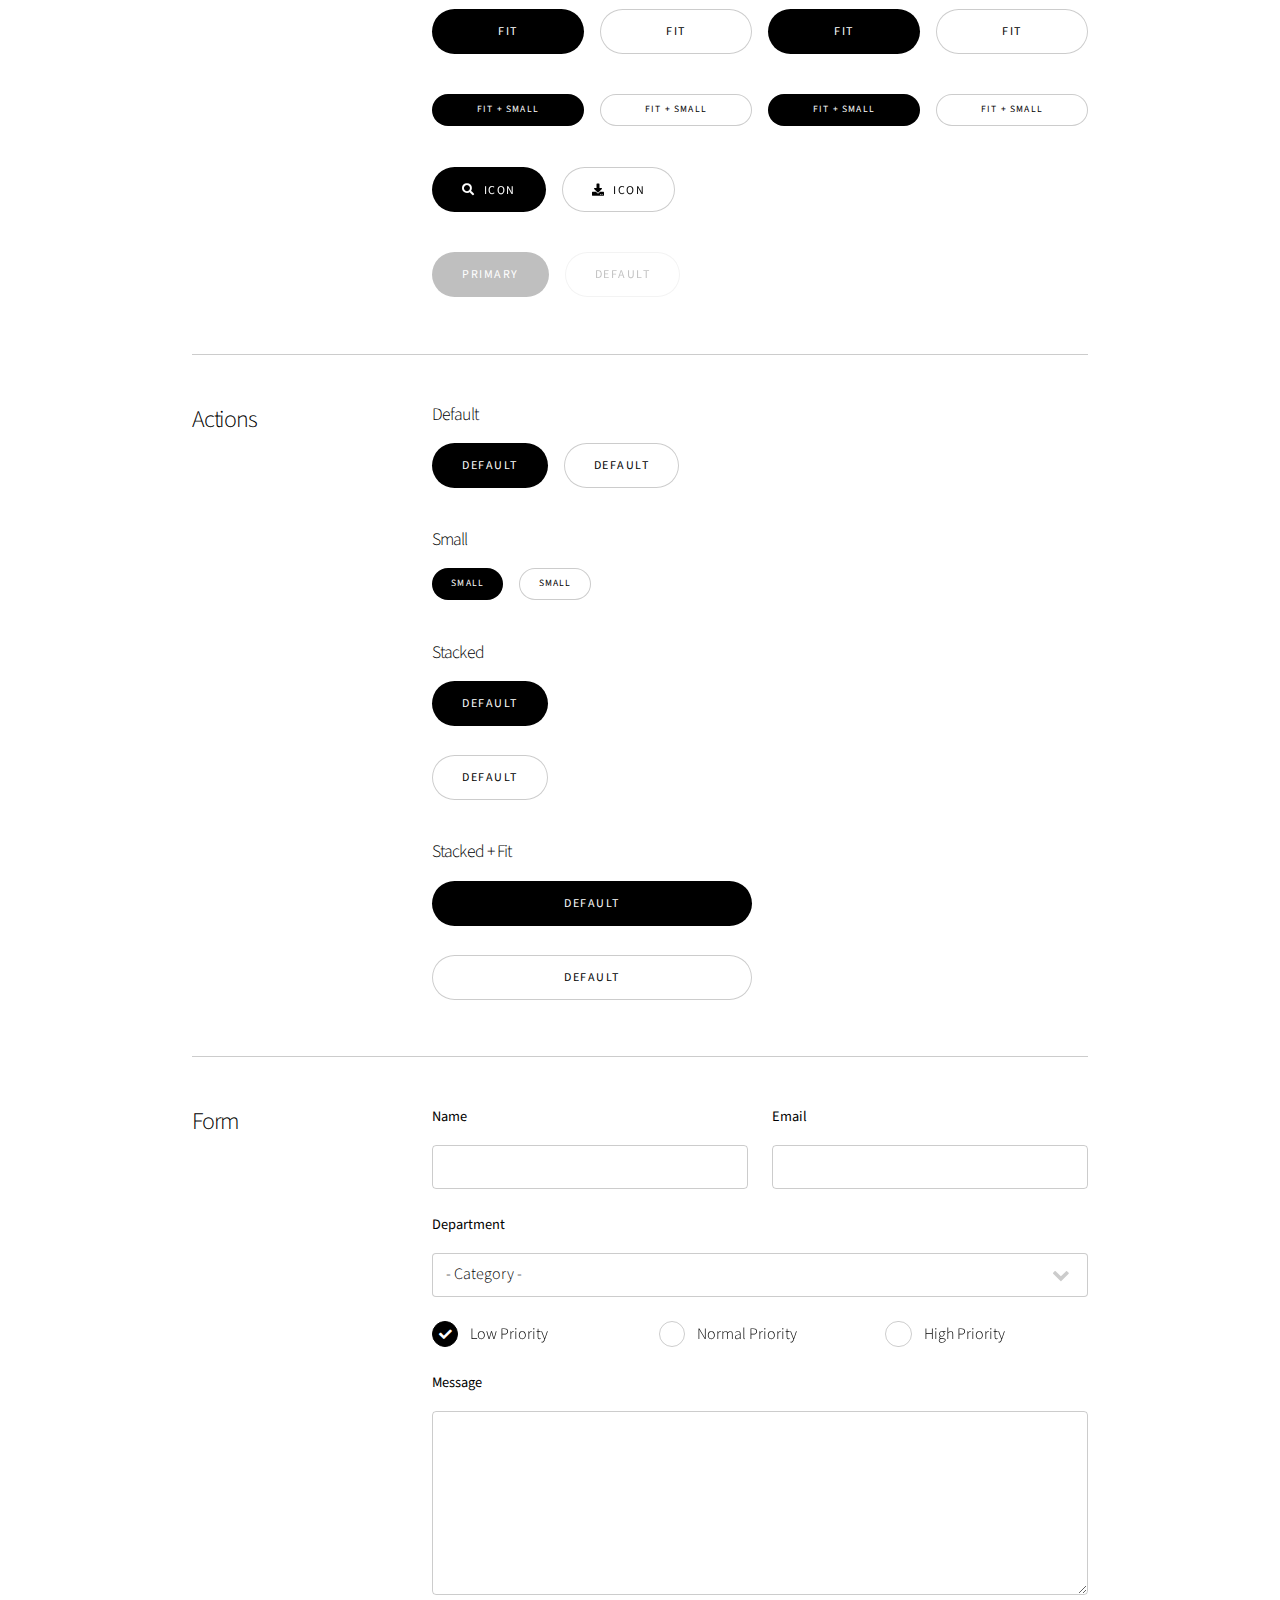
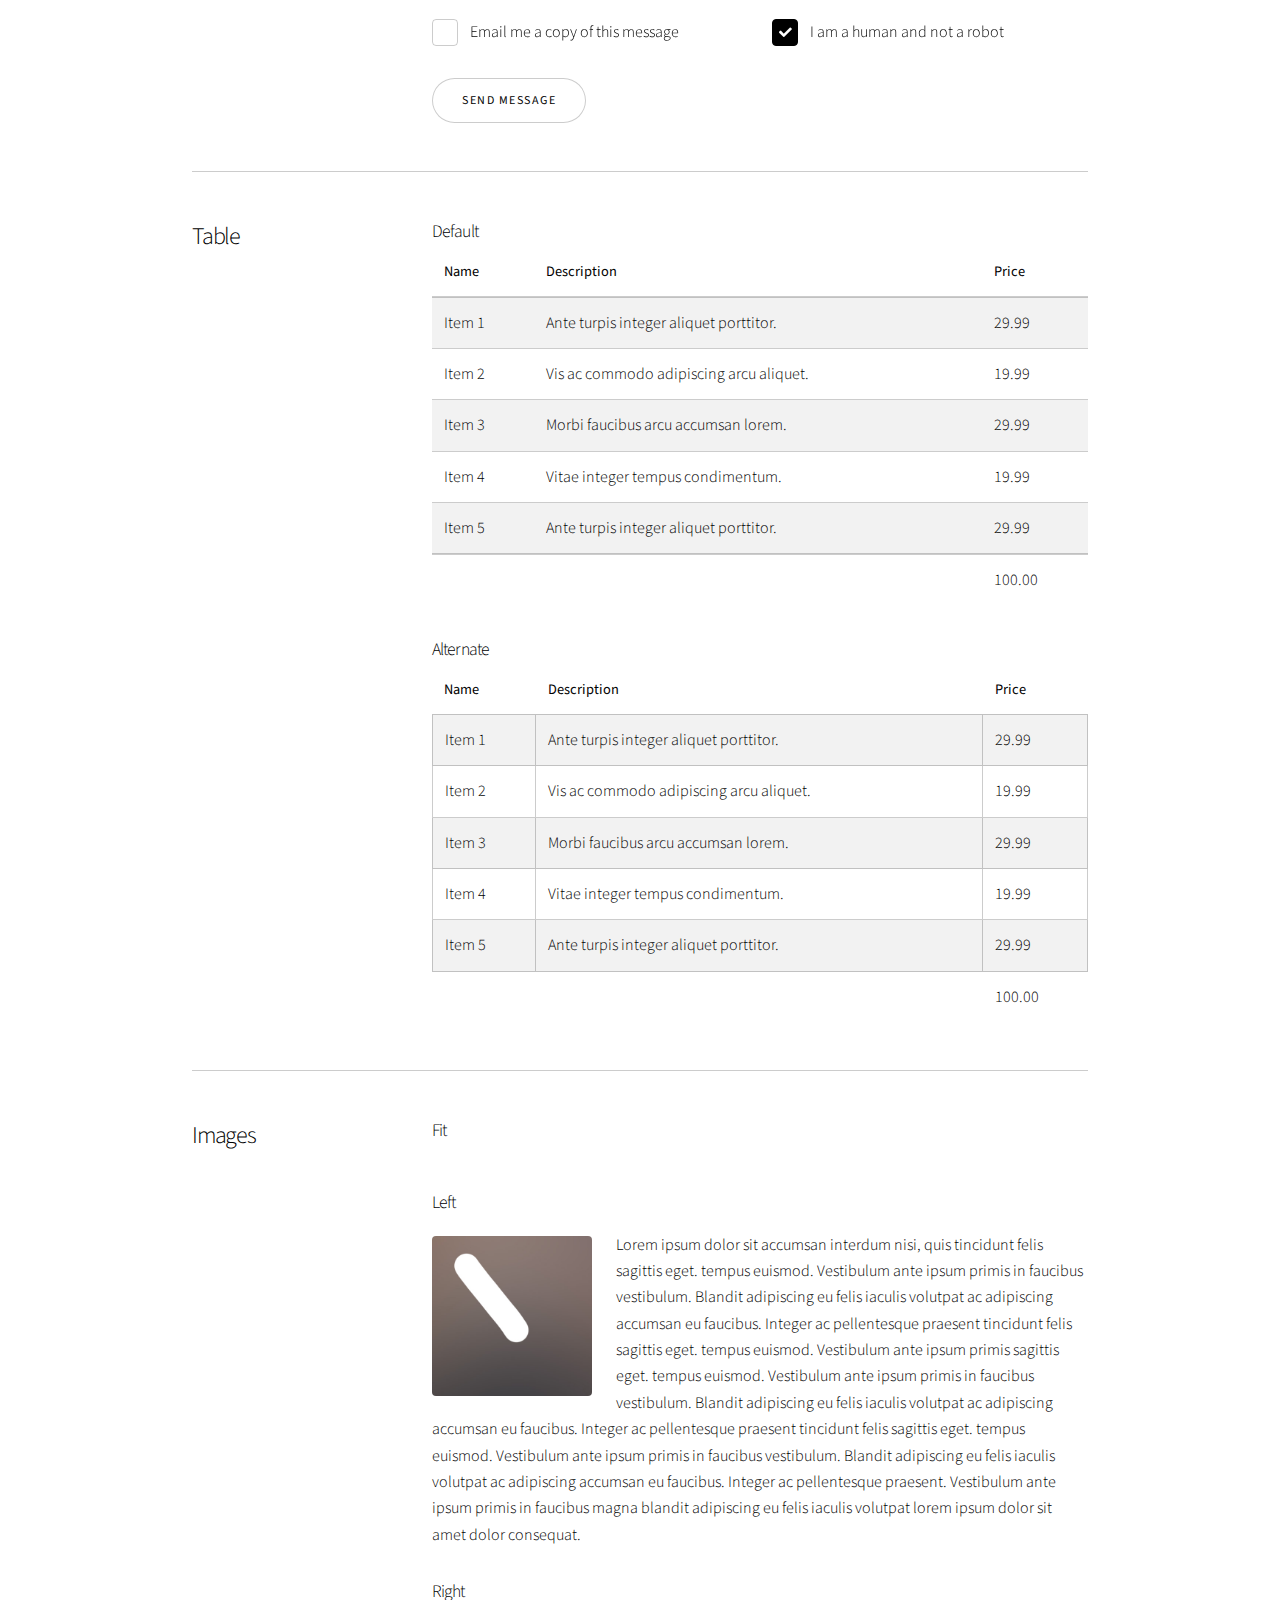
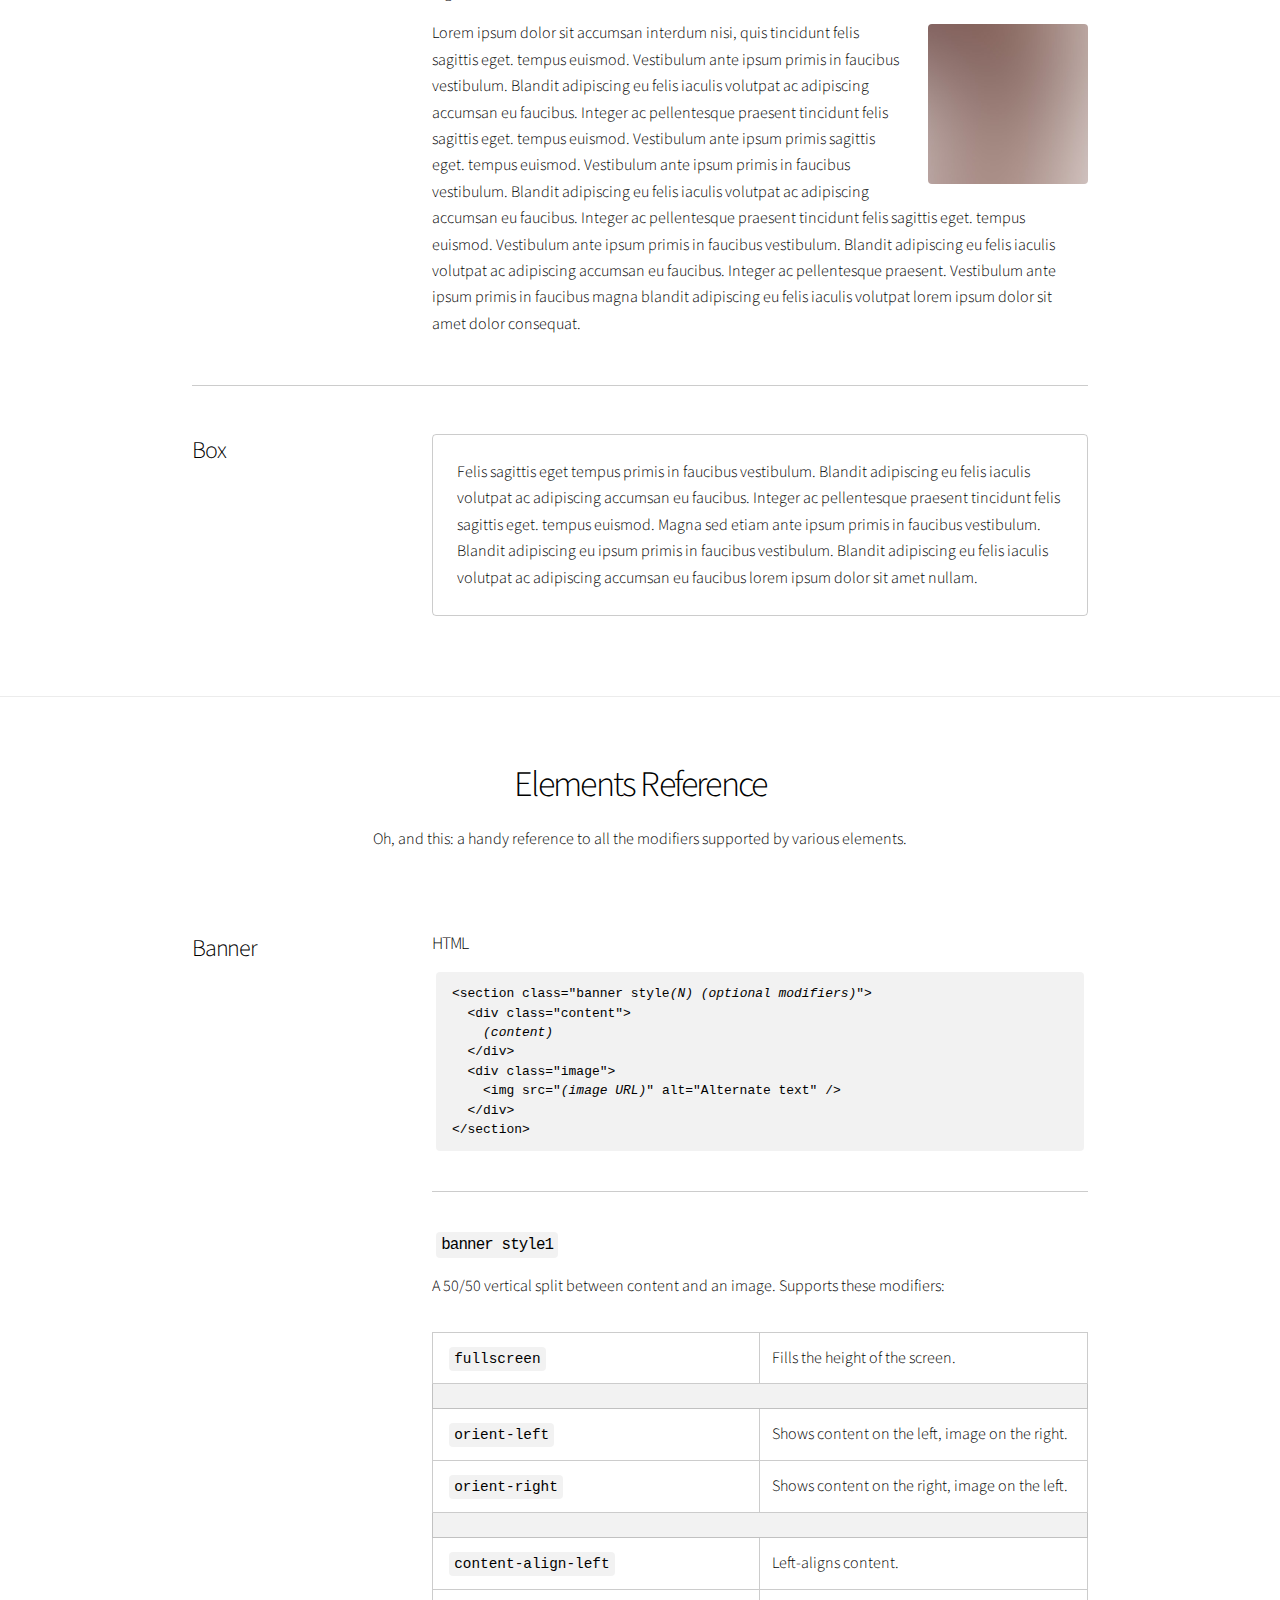
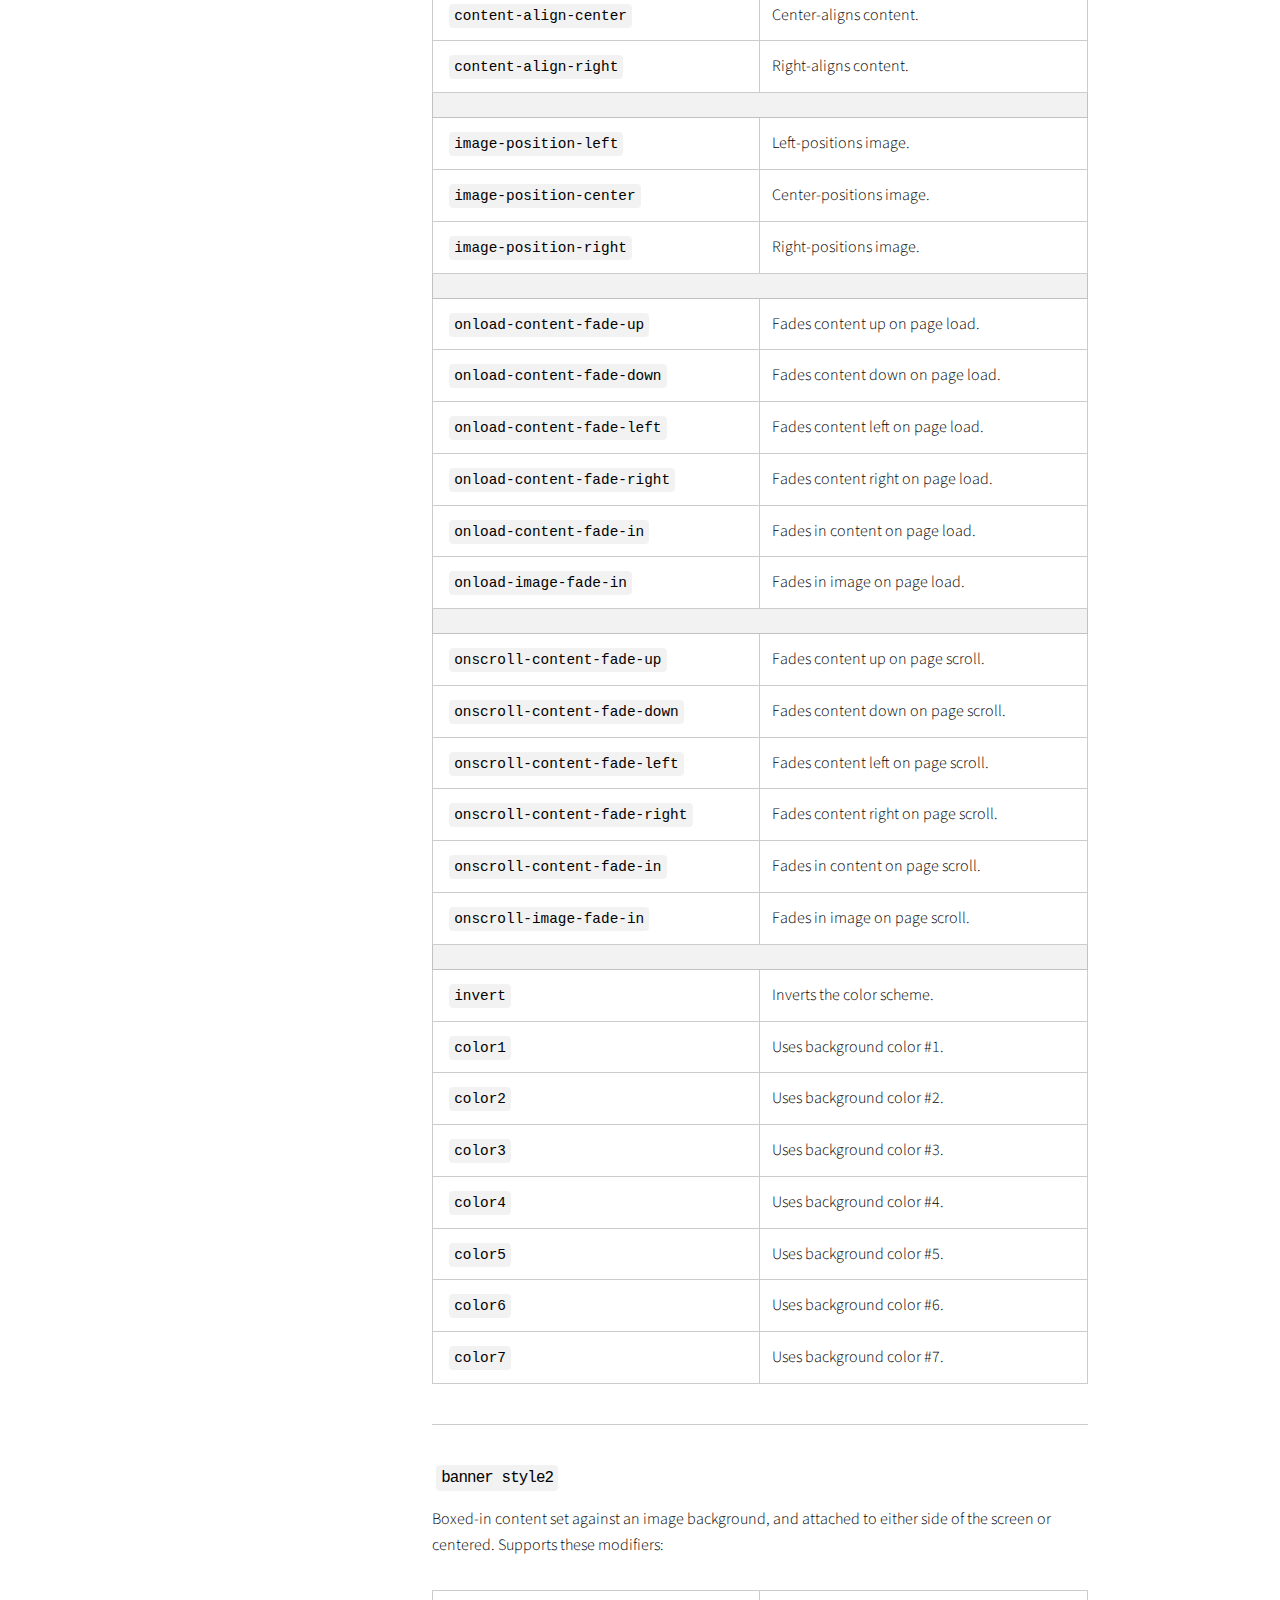
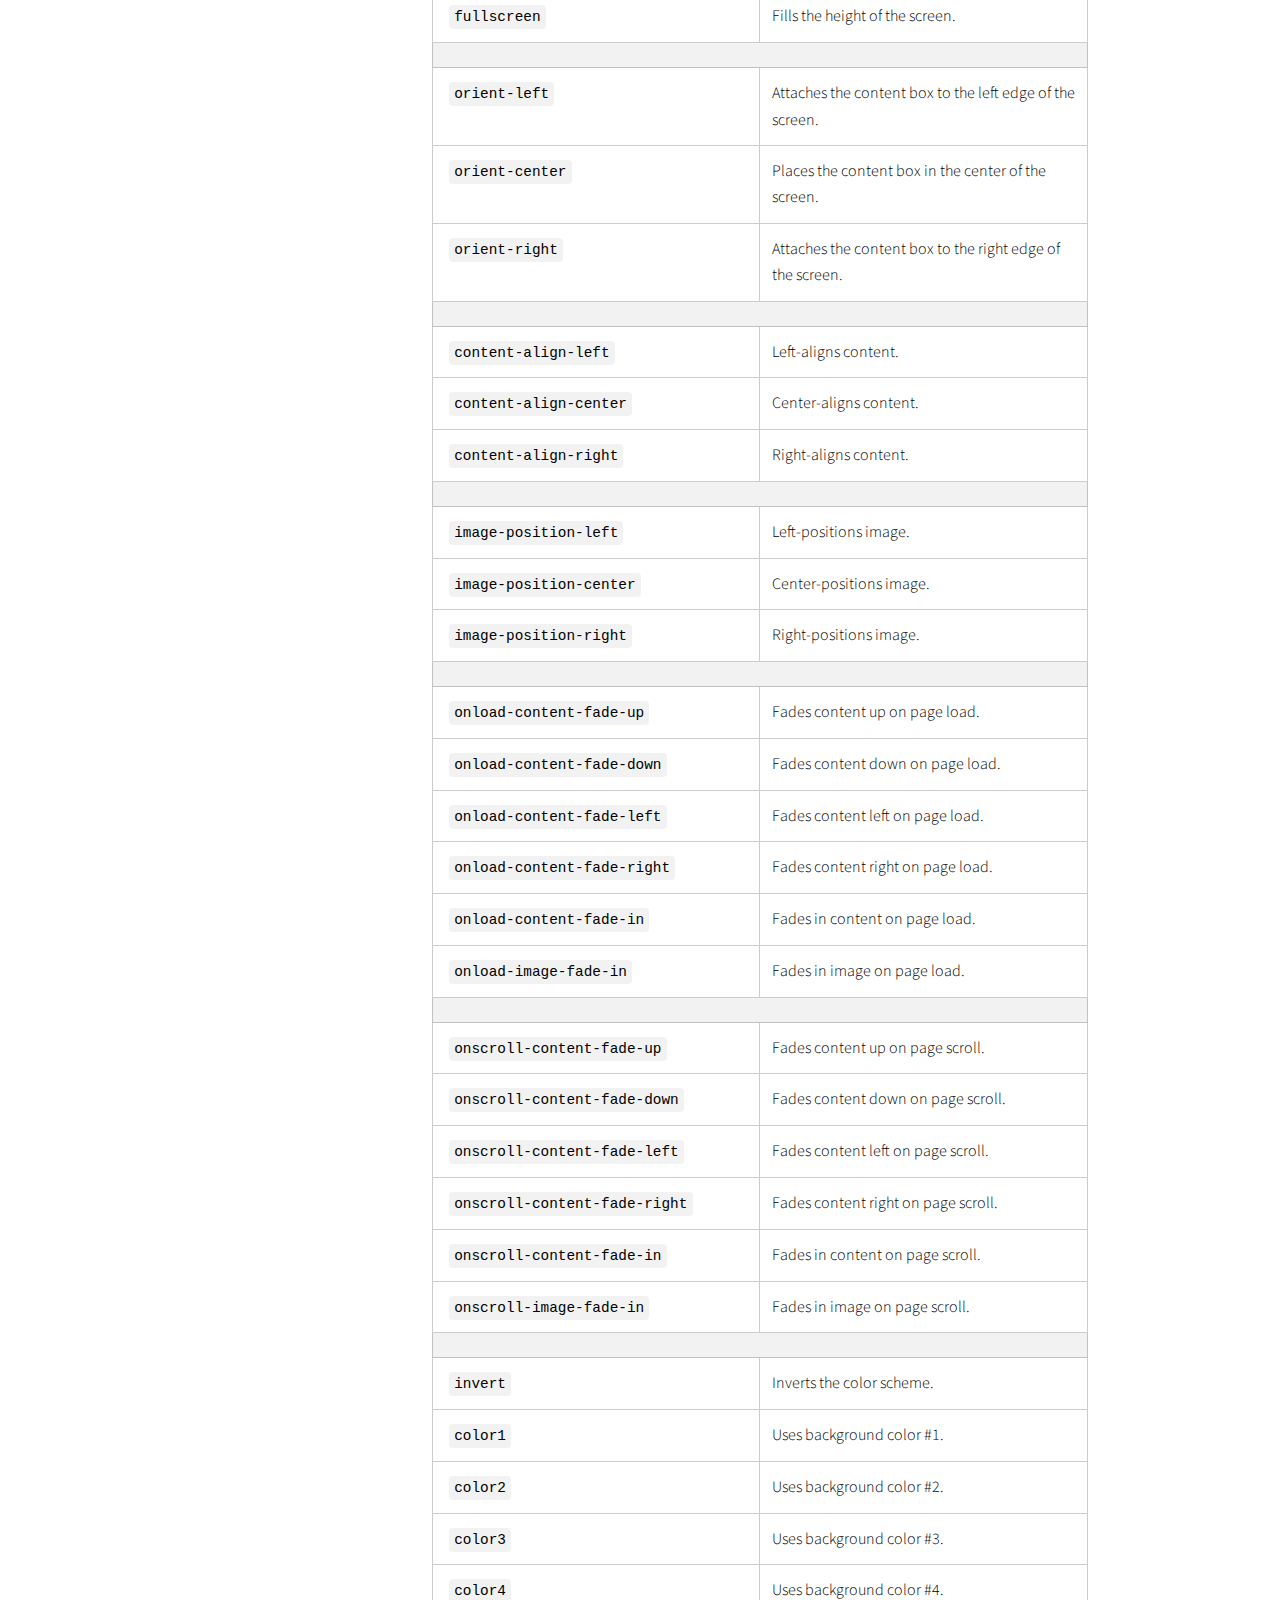
==== commit eadb05ce: "Update index-demo.html" ====
--- a/index-demo.html
+++ b/index-demo.html
@@ -30,7 +30,7 @@
 							</ul>
 						</div>
 						<div class="image">
-							<img src="images/banner.JPG" alt="" />
+							<img src="images/banner.jpg" alt="" />
 						</div>
 					</section>
 
